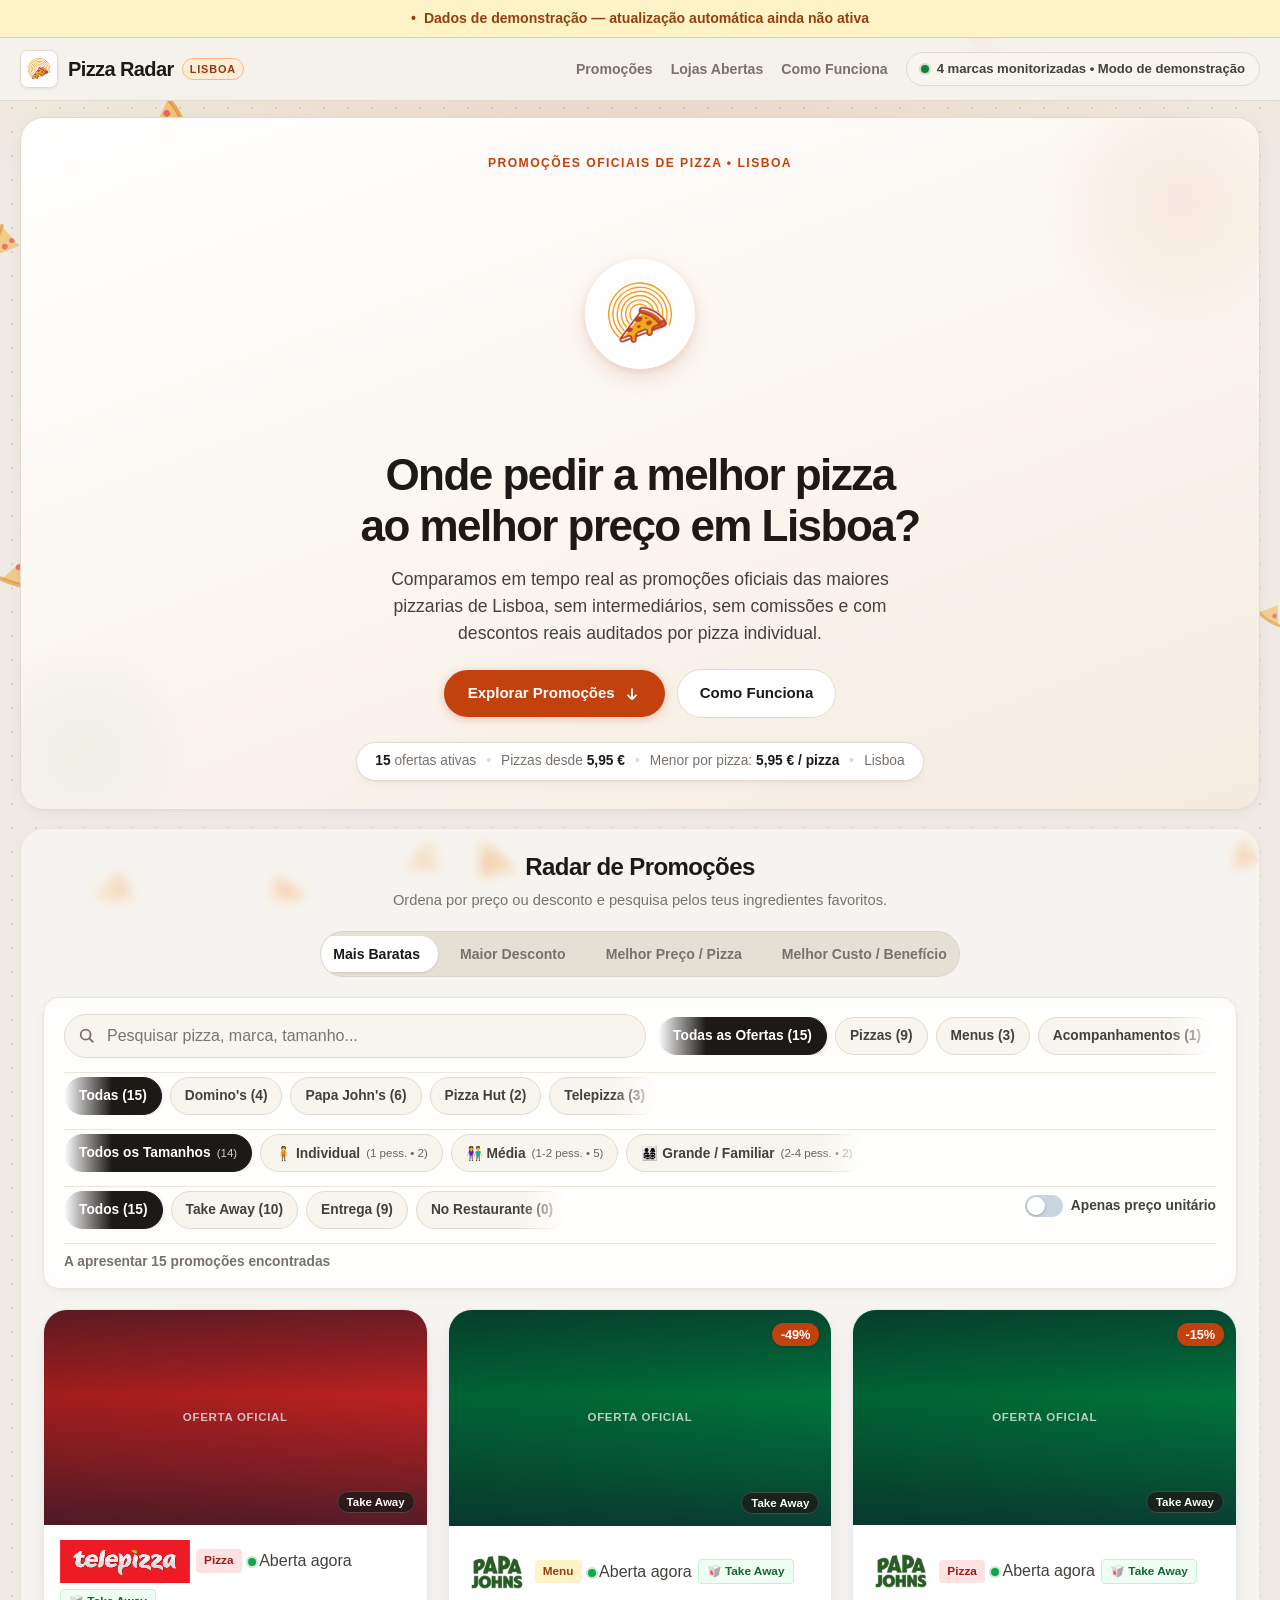
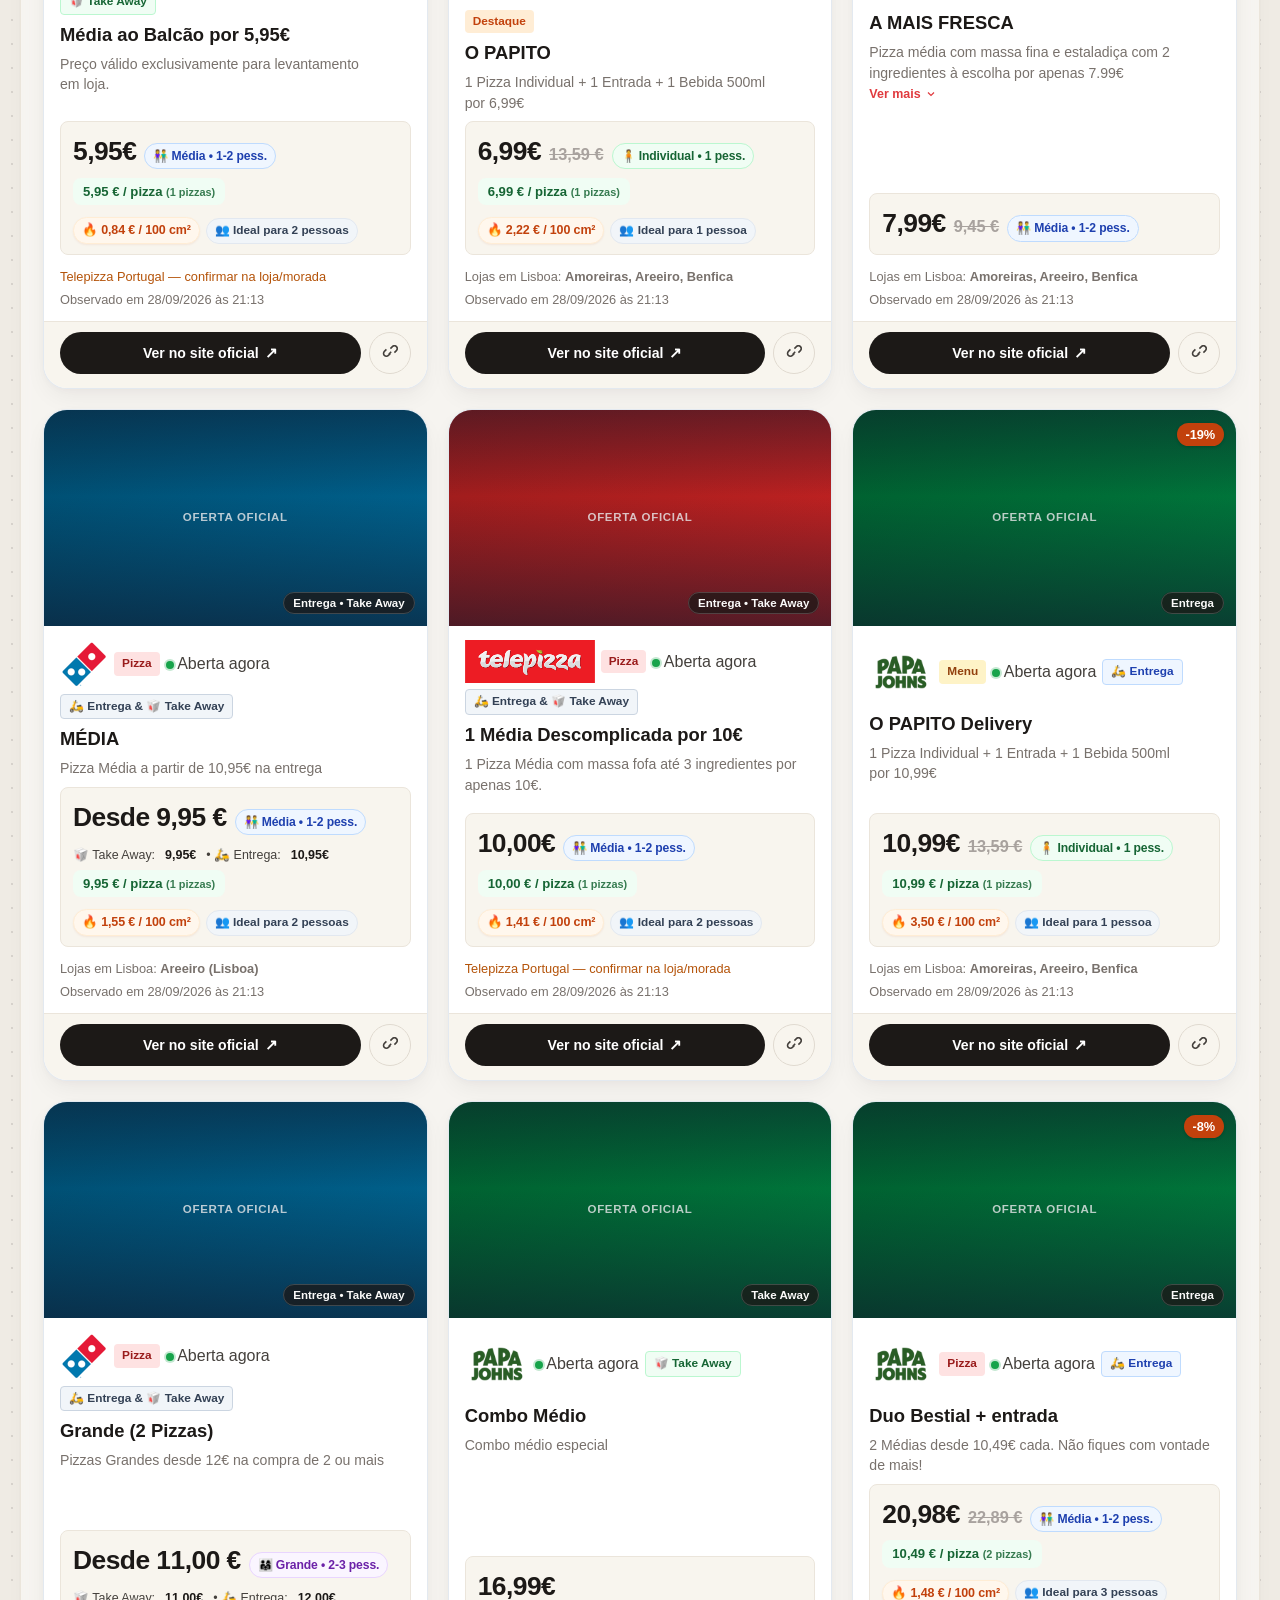
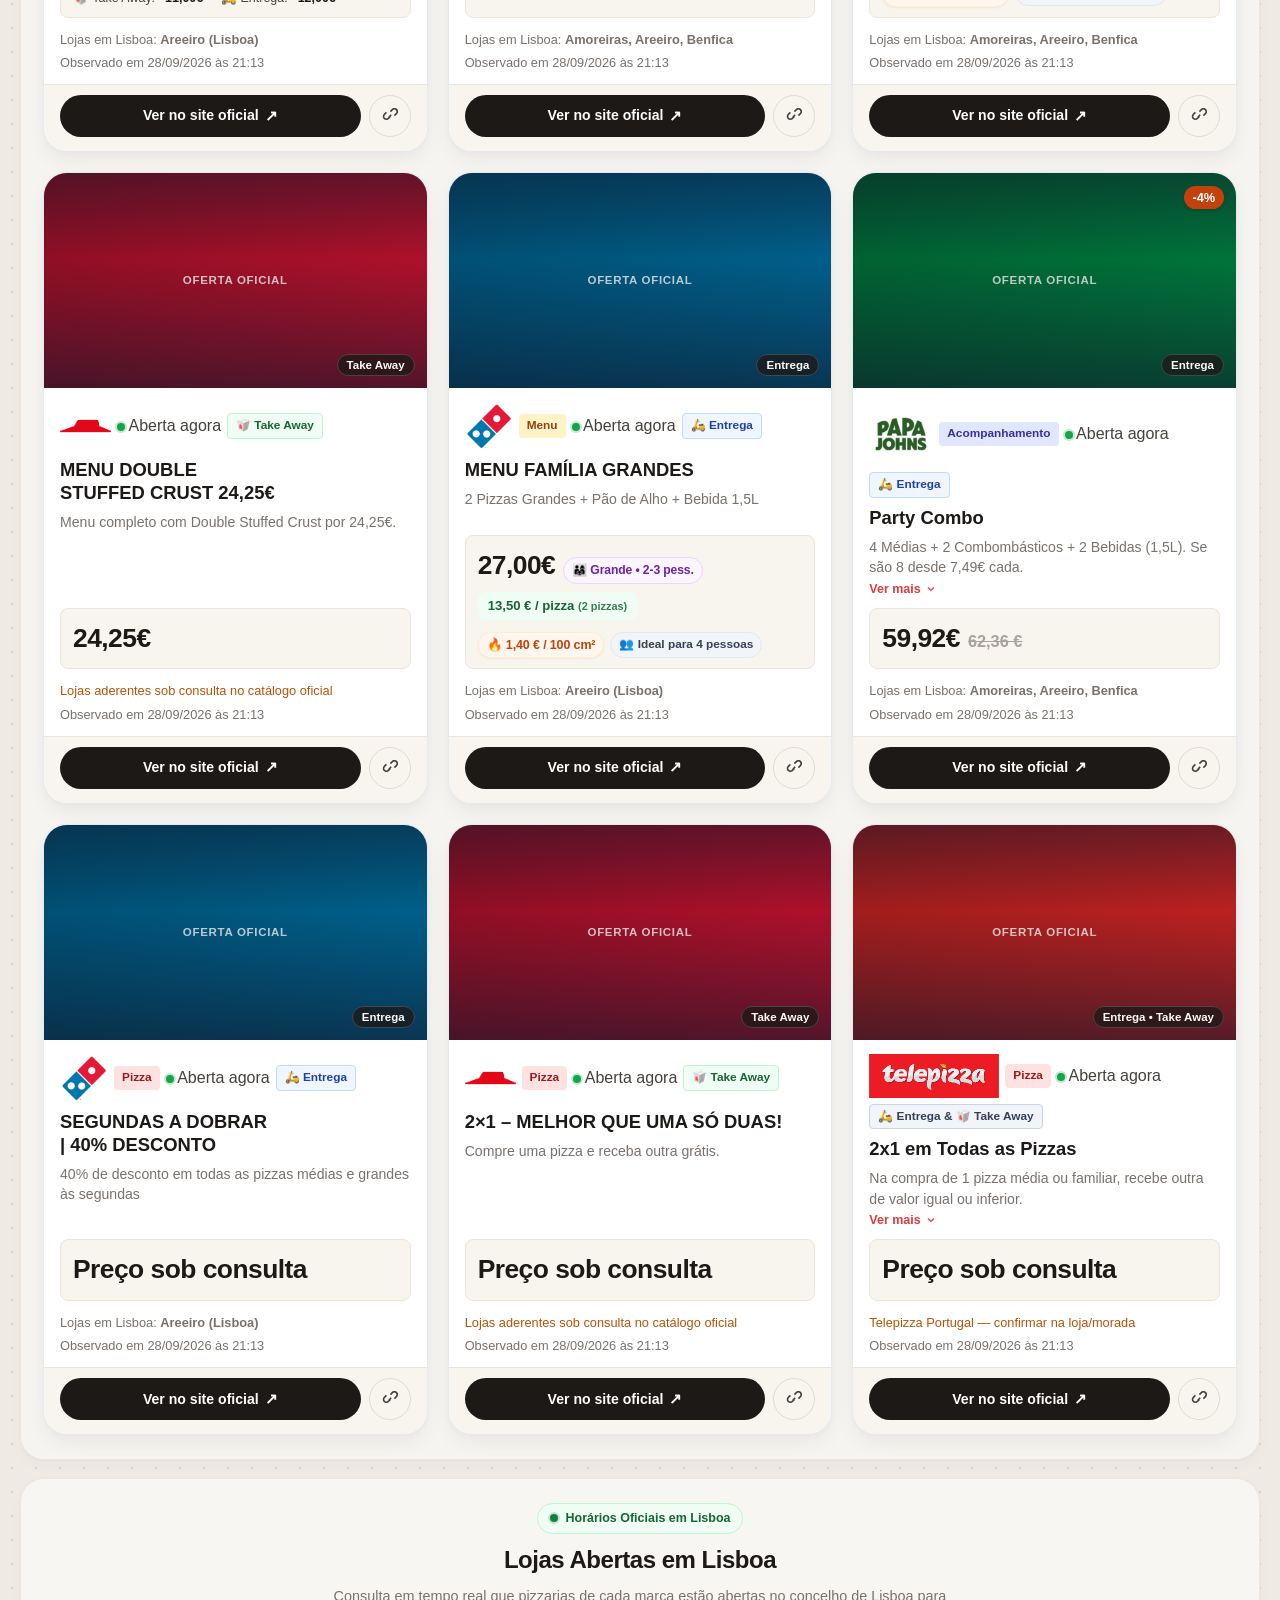
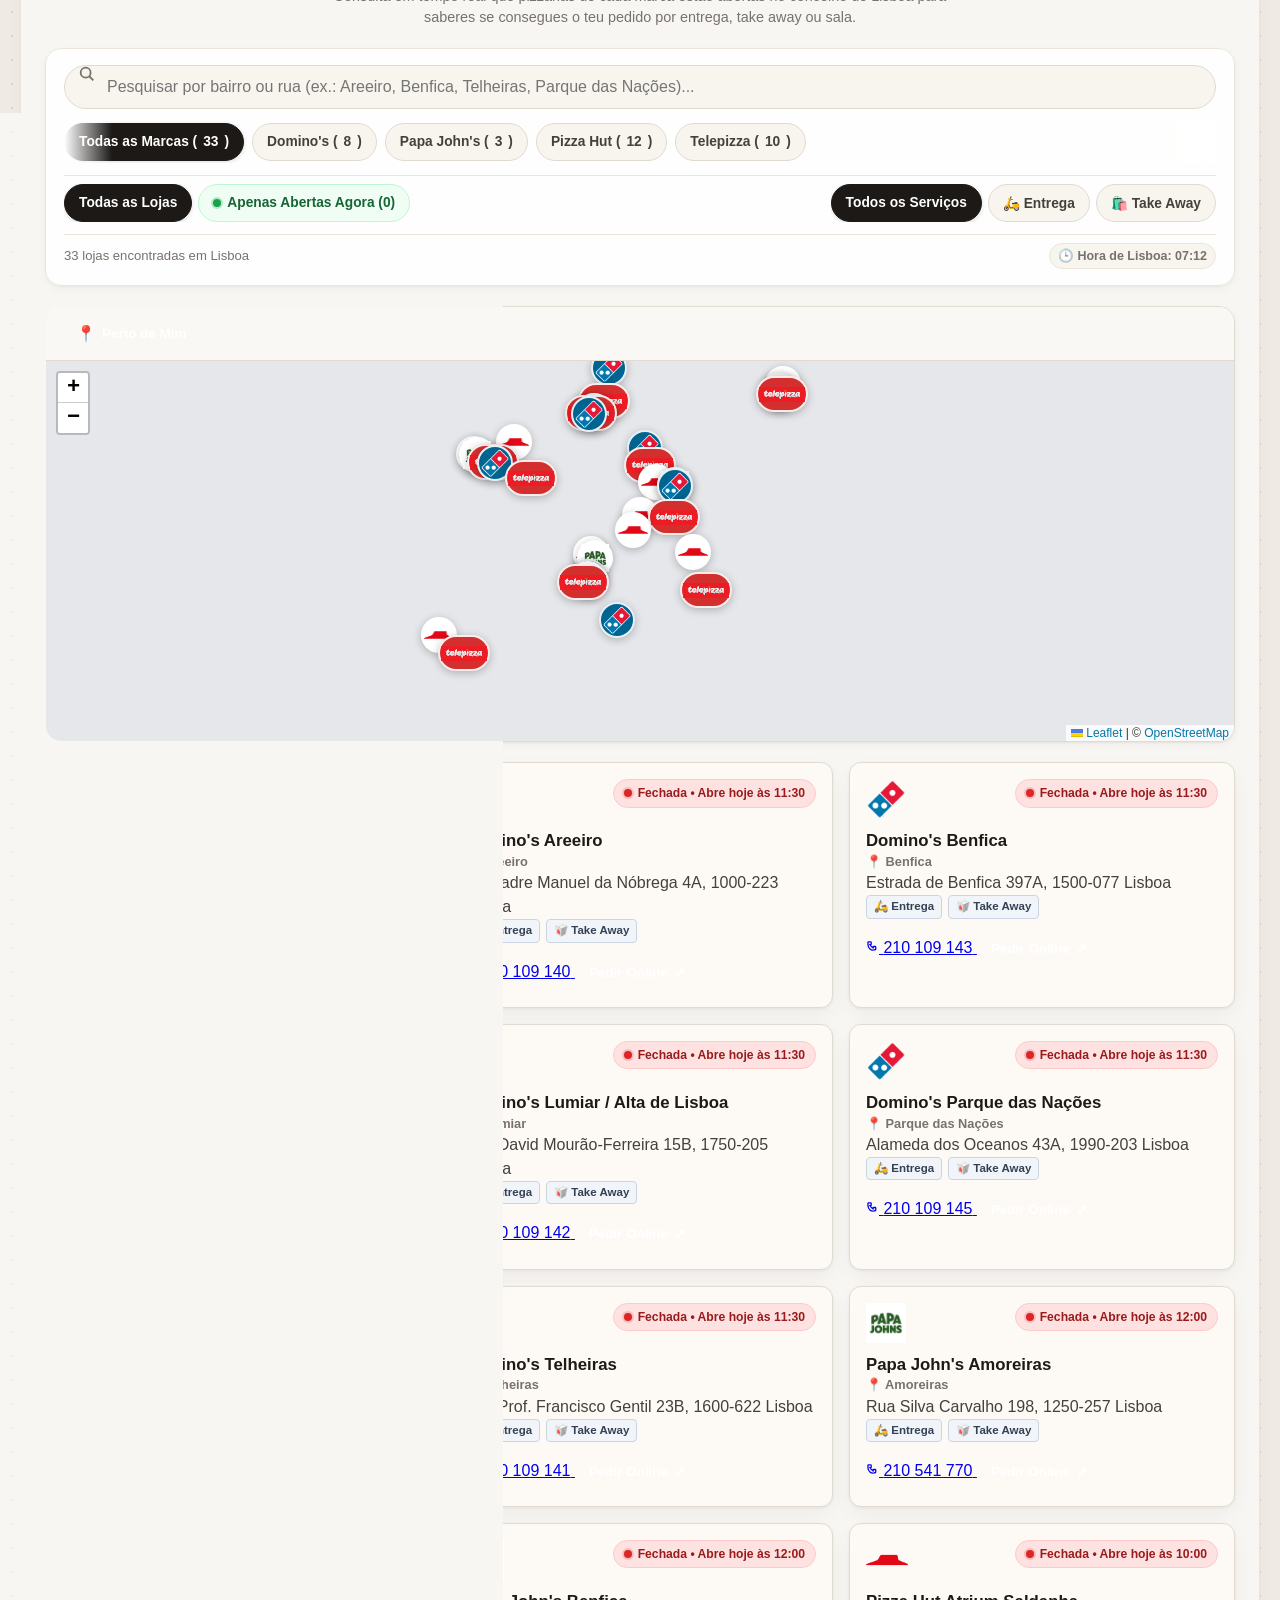
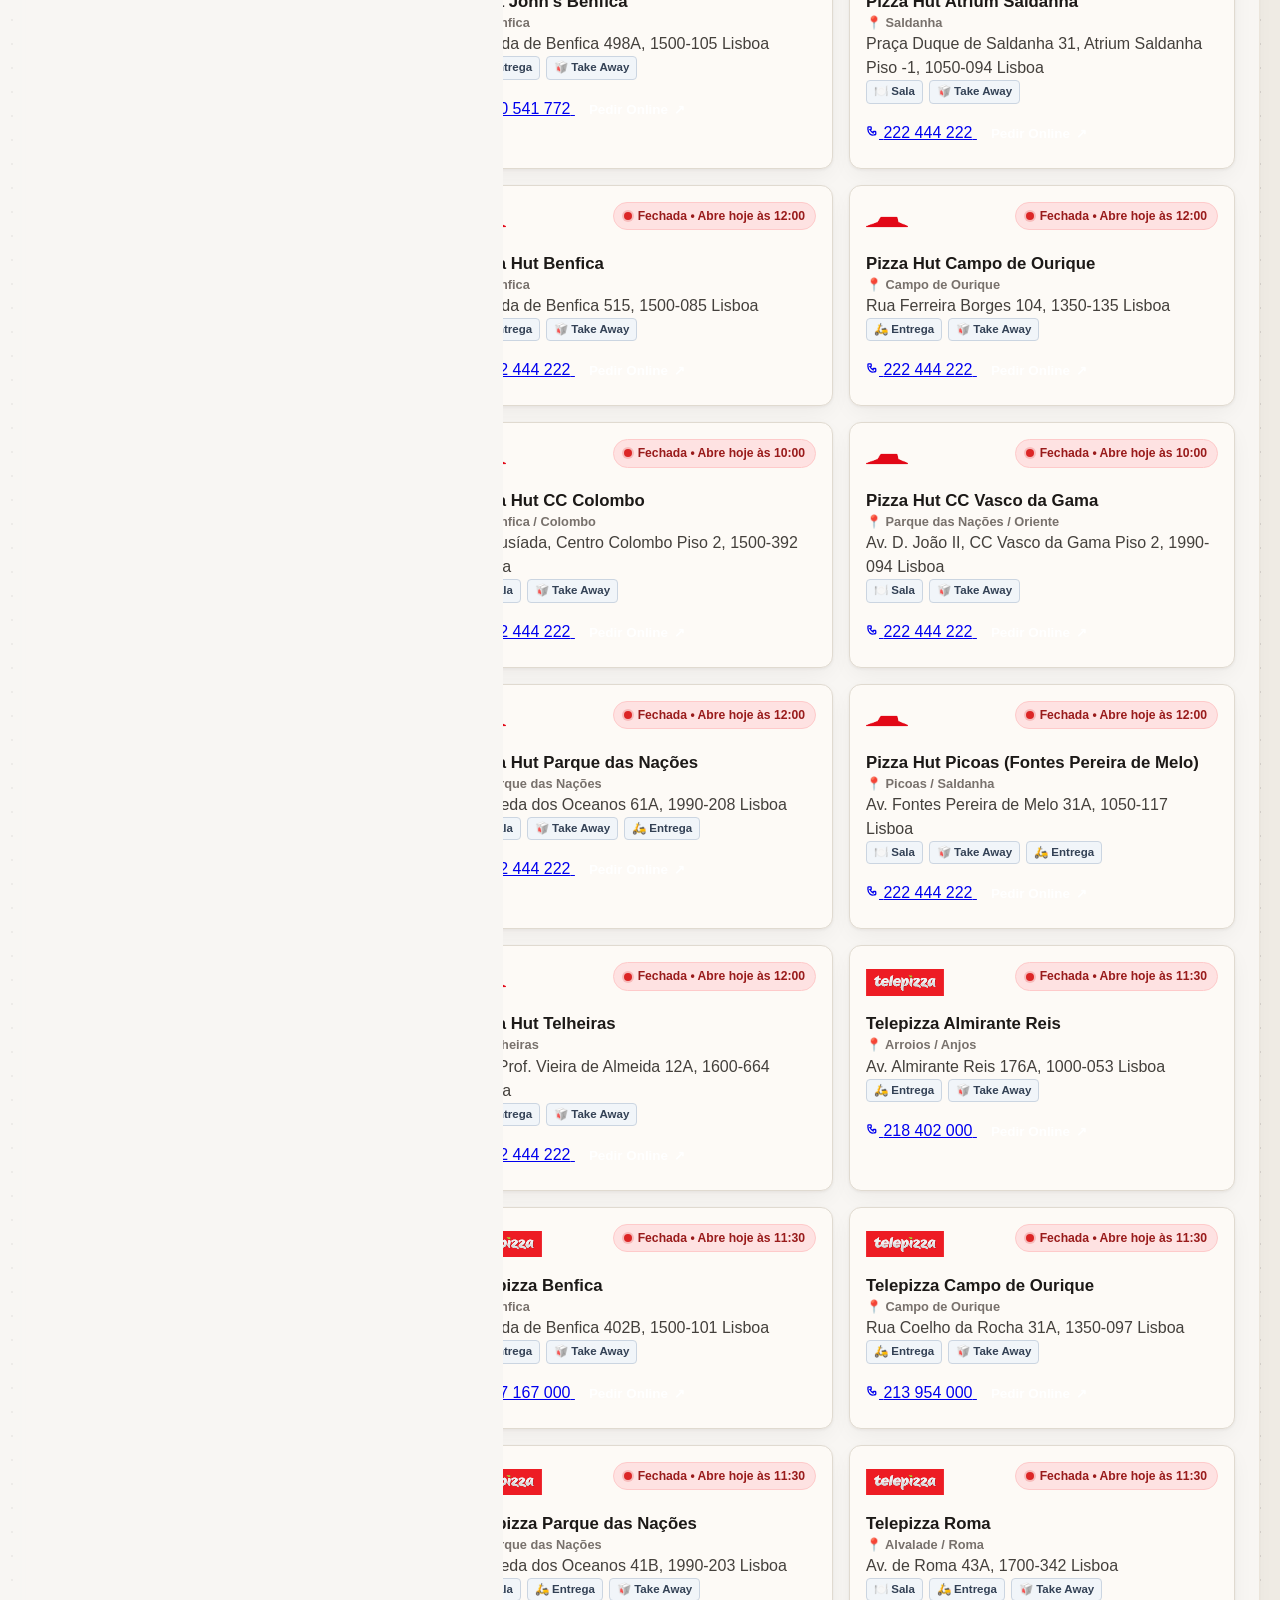
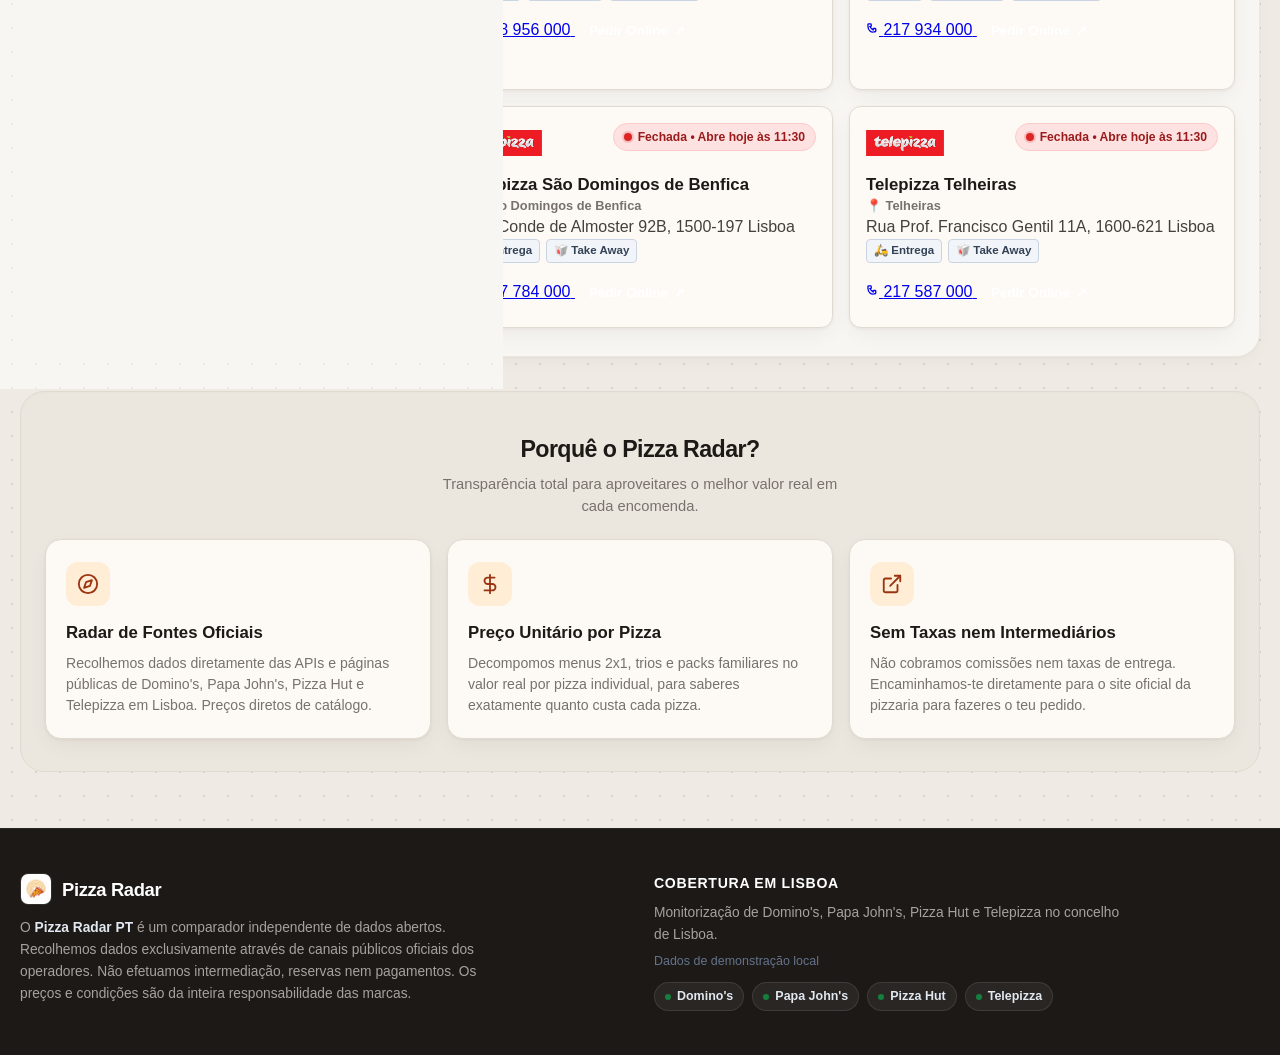
==== web/index.html @ 1eac89a7 "feat(ui): integrate new UI refresh with official brand logos, animated hero and enhanced navigation" ====
<!DOCTYPE html>
<html lang="pt">
<head>
  <meta charset="UTF-8">
  <meta name="viewport" content="width=device-width, initial-scale=1.0, viewport-fit=cover">
  <meta name="theme-color" content="#EFEBE4">
  <meta name="apple-mobile-web-app-capable" content="yes">
  <meta name="apple-mobile-web-app-status-bar-style" content="default">
  <title>Pizza Radar PT — Promoções de Pizza em Lisboa</title>
  <meta name="description" content="Comparador independente de promoções oficiais de pizza no concelho de Lisboa. Compara preços reais e custos unitários por pizza de Domino's, Papa John's, Pizza Hut e Telepizza.">
  <meta property="og:type" content="website">
  <meta property="og:title" content="Pizza Radar PT — Promoções de Pizza em Lisboa">
  <meta property="og:description" content="Comparador independente de promoções oficiais de pizza no concelho de Lisboa. Compara preços reais e custos unitários por pizza de Domino's, Papa John's, Pizza Hut e Telepizza.">
  <meta property="og:image" content="assets/logo.jpg">
  <meta name="twitter:card" content="summary_large_image">
  <meta name="twitter:title" content="Pizza Radar PT — Promoções de Pizza em Lisboa">
  <meta name="twitter:description" content="Comparador independente de promoções oficiais de pizza no concelho de Lisboa. Compara preços reais e custos unitários por pizza de Domino's, Papa John's, Pizza Hut e Telepizza.">
  <meta name="twitter:image" content="assets/logo.jpg">
  <link rel="icon" type="image/jpeg" href="assets/logo.jpg">
  <link rel="stylesheet" href="assets/vendor/leaflet/leaflet.css" />
  <script src="assets/vendor/leaflet/leaflet.js"></script>
  <link rel="stylesheet" href="styles.css?v=3.0">
</head>
<body>
  <!-- Fundo Reativo de Fatias de Pizza -->
  <canvas id="ambient-canvas" class="ambient-canvas" aria-hidden="true"></canvas>
  <a href="#main-content" class="skip-link">Saltar para o conteúdo principal</a>

  <!-- Banner de Modo de Dados -->
  <div id="data-mode-banner" class="data-mode-banner" style="display: none;" role="status">
    <span class="banner-bullet" aria-hidden="true">•</span>
    <span id="data-mode-text">Dados de demonstração — atualização automática ainda não ativa</span>
  </div>

  <!-- Barra de Navegação Superior Sticky (Estilo Preço da Jola) -->
  <header class="site-header" role="banner">
    <div class="header-container">
      <div class="nav-brand-row">
        <a class="brand-link" href="#" aria-label="Pizza Radar PT — Início">
          <img src="assets/logo.jpg" alt="Pizza Radar Logo" class="brand-nav-logo" width="38" height="38">
          <div class="brand-text-wrap">
            <span class="brand-title">Pizza Radar</span>
            <span class="city-badge">LISBOA</span>
          </div>
        </a>

        <nav class="header-nav" aria-label="Navegação rápida">
          <a href="#radar-section" class="nav-link nav-link-active" id="nav-link-promos">Promoções</a>
          <a href="#stores-section" class="nav-link" id="nav-link-stores">Lojas Abertas</a>
          <a href="#how-it-works" class="nav-link">Como Funciona</a>
          <div class="header-status-badge" aria-label="Estado da monitorização">
            <span class="status-indicator" aria-hidden="true"></span>
            <span class="status-text" id="status-text">4 marcas monitorizadas</span>
          </div>
        </nav>
      </div>

      <!-- Barra de Alternância Rápida para Telemóvel (Mobile Switcher) -->
      <div class="mobile-nav-switcher" role="tablist" aria-label="Mudar entre Promoções e Lojas Abertas">
        <button type="button" class="mobile-nav-tab active" id="btn-view-promos" role="tab" aria-selected="true" aria-controls="radar-section">
          <span>🍕 Promoções</span>
        </button>
        <button type="button" class="mobile-nav-tab" id="btn-view-stores" role="tab" aria-selected="false" aria-controls="stores-section">
          <span class="status-dot-small dot-open" aria-hidden="true"></span>
          <span>🕒 Lojas Abertas</span>
          <span class="stores-live-count-badge" id="header-stores-count">--</span>
        </button>
      </div>
    </div>
  </header>

  <!-- Conteúdo Principal -->
  <main id="main-content" class="main-layout" role="main">

    <!-- Hero Section Dinâmica com Logo Oficial e Chamada Principal -->
    <section class="hero-section" aria-labelledby="hero-title">
      <div class="hero-container">
        <p class="hero-kicker">Promoções oficiais de pizza • Lisboa</p>
        <div class="hero-art" aria-hidden="true">
          <div class="hero-logo-halo">
            <picture>
              <source media="(prefers-reduced-motion: reduce)" srcset="assets/logo.jpg">
              <img src="assets/logo-animated.svg" alt="Logótipo Pizza Radar" class="hero-logo-img" width="300" height="300">
            </picture>
          </div>
        </div>

        <h1 class="hero-title" id="hero-title">Onde pedir a melhor pizza ao melhor preço em Lisboa?</h1>
        <p class="hero-subtitle">
          Comparamos em tempo real as promoções oficiais das maiores pizzarias de Lisboa, sem intermediários, sem comissões e com descontos reais auditados por pizza individual.
        </p>

        <div class="hero-actions">
          <a href="#radar-section" class="btn-hero-primary">
            <span>Explorar Promoções</span>
            <svg class="hero-icon" viewBox="0 0 20 20" width="18" height="18" fill="none" stroke="currentColor" stroke-width="2" aria-hidden="true">
              <path d="M10 4v12m0 0l-5-5m5 5l5-5"></path>
            </svg>
          </a>
          <a href="#how-it-works" class="btn-hero-secondary">
            <span>Como Funciona</span>
          </a>
        </div>

        <!-- Resumo Rápido de Mercado -->
        <div class="header-market-strip" aria-label="Resumo do mercado de pizzas">
          <span class="market-metric"><strong id="stat-total-promos">20</strong> ofertas ativas</span>
          <span class="market-sep" aria-hidden="true">•</span>
          <span class="market-metric">Pizzas desde <strong id="stat-min-price">5,95 €</strong></span>
          <span class="market-sep" aria-hidden="true">•</span>
          <span class="market-metric">Menor por pizza: <strong id="stat-unit-price">5,95 € / pizza</strong></span>
          <span class="market-sep" aria-hidden="true">•</span>
          <span class="market-metric" id="stat-location">Lisboa</span>
        </div>
      </div>
    </section>

    <!-- Secção do Radar de Ofertas (App & Filtros) -->
    <section id="radar-section" class="radar-app-section" aria-labelledby="rankings-heading">
      <div class="radar-section-header">
        <h2 id="rankings-heading" class="radar-section-title">Radar de Promoções</h2>
        <p class="radar-section-subtitle">Ordena por preço ou desconto e pesquisa pelos teus ingredientes favoritos.</p>
      </div>

      <!-- Segmented Control para Ordenação -->
      <div class="ranking-segmented-control" role="tablist" aria-label="Critérios determinísticos de ordenação">
        <button type="button" class="ranking-tab active" role="tab" id="tab-lowest-price" aria-selected="true" aria-controls="promos-grid" data-ranking="LOWEST_ABSOLUTE_PRICE">
          Mais Baratas
        </button>

        <button type="button" class="ranking-tab" role="tab" id="tab-highest-discount" aria-selected="false" aria-controls="promos-grid" data-ranking="HIGHEST_DISCOUNT">
          Maior Desconto
        </button>

        <button type="button" class="ranking-tab" role="tab" id="tab-unit-price" aria-selected="false" aria-controls="promos-grid" data-ranking="BEST_UNIT_PRICE">
          <span class="tab-label-full">Melhor Preço / Pizza</span>
          <span class="tab-label-short">Preço / Pizza</span>
        </button>

        <button type="button" class="ranking-tab" role="tab" id="tab-value-index" aria-selected="false" aria-controls="promos-grid" data-ranking="BEST_VALUE_INDEX">
          <span class="tab-label-full">Melhor Custo / Benefício</span>
          <span class="tab-label-short">Custo/Benefício</span>
        </button>
      </div>

      <!-- Micro-legenda acessível para leitores de ecrã -->
      <div class="ranking-explanation sr-only" id="ranking-explanation" role="region" aria-live="polite">
        <span id="explanation-text">Menor Preço Absoluto: Apresenta primeiro as opções com o menor preço em euros.</span>
      </div>

      <!-- Barra Unificada de Descoberta & Filtros -->
      <div class="discovery-section" aria-label="Barra de pesquisa e filtros">
        <div class="discovery-card">

          <!-- Linha 1: Pesquisa & Tipo de Oferta -->
          <div class="discovery-row discovery-row-main">
            <div class="search-input-wrap">
              <svg class="search-icon" viewBox="0 0 20 20" fill="none" stroke="currentColor" stroke-width="2" aria-hidden="true">
                <circle cx="8.5" cy="8.5" r="5.5"></circle>
                <line x1="12.5" y1="12.5" x2="17" y2="17"></line>
              </svg>
              <input type="search" id="search-input" class="search-input" placeholder="Pesquisar pizza, marca, tamanho..." autocomplete="off" aria-label="Pesquisar ofertas de pizza">
              <button type="button" id="btn-clear-search" class="btn-clear-search" aria-label="Limpar pesquisa" style="display: none;">✕</button>
            </div>

            <div class="chips-row product-chips-row scroll-shadow" role="group" aria-label="Tipo de Oferta" id="product-chips">
              <button type="button" class="chip active" data-product="ALL" aria-pressed="true">Todas as Ofertas</button>
              <button type="button" class="chip" data-product="PIZZA" aria-pressed="false">Pizzas</button>
              <button type="button" class="chip" data-product="BUNDLE_WITH_PIZZA" aria-pressed="false">Menus</button>
              <button type="button" class="chip" data-product="NON_PIZZA" aria-pressed="false">Acompanhamentos</button>
            </div>
          </div>

          <!-- Linha 2: Filtro de Marcas -->
          <div class="discovery-row discovery-row-brands">
            <div class="chips-row vendor-chips-row scroll-shadow" role="group" aria-label="Filtrar por marca de pizzaria" id="vendor-chips">
              <button type="button" class="chip chip-vendor active" data-vendor="ALL" aria-pressed="true">Todas as Marcas</button>
              <button type="button" class="chip chip-vendor chip-dominos" data-vendor="DOMINOS" aria-pressed="false">Domino's</button>
              <button type="button" class="chip chip-vendor chip-papajohns" data-vendor="PAPA_JOHNS" aria-pressed="false">Papa John's</button>
              <button type="button" class="chip chip-vendor chip-pizzahut" data-vendor="PIZZA_HUT" aria-pressed="false">Pizza Hut</button>
              <button type="button" class="chip chip-vendor chip-telepizza" data-vendor="TELEPIZZA" aria-pressed="false">Telepizza</button>
            </div>
          </div>

          <!-- Linha 2.5: Filtro de Tamanho de Pizza -->
          <div class="discovery-row discovery-row-size">
            <div class="chips-row size-chips-row scroll-shadow" role="group" aria-label="Filtrar por tamanho de pizza" id="size-chips">
              <button type="button" class="chip active" data-size="ALL" aria-pressed="true">Todos os Tamanhos</button>
              <button type="button" class="chip" data-size="INDIVIDUAL" aria-pressed="false">🧍 Individual <small>(1 pess.)</small></button>
              <button type="button" class="chip" data-size="MEDIUM" aria-pressed="false">👫 Média <small>(1-2 pess.)</small></button>
              <button type="button" class="chip" data-size="FAMILY" aria-pressed="false">👨‍👩‍👧‍👦 Grande / Familiar <small>(2-4 pess.)</small></button>
            </div>
          </div>

          <!-- Linha 3: Canais, Lojas Abertas e Comparabilidade -->
          <div class="discovery-row discovery-row-options">
            <div class="chips-row channel-chips-row scroll-shadow" role="group" aria-label="Canal de Atendimento" id="channel-chips">
              <button type="button" class="chip active" data-channel="ALL" aria-pressed="true">Todos os Canais</button>
              <button type="button" class="chip" data-channel="TAKE_AWAY" aria-pressed="false">Take Away</button>
              <button type="button" class="chip" data-channel="DELIVERY" aria-pressed="false">Entrega</button>
              <button type="button" class="chip" data-channel="DINE_IN" aria-pressed="false">No Restaurante</button>

            </div>

            <div class="secondary-controls">
              <div class="toggle-field">
                <label class="toggle-container" for="toggle-comparable">
                  <input type="checkbox" id="toggle-comparable">
                  <span class="toggle-switch" aria-hidden="true"></span>
                  <span class="toggle-label">Apenas preço unitário</span>
                </label>
              </div>
            </div>
          </div>

          <!-- Linha 4: Barra de Resultados & Limpeza -->
          <div class="results-statusbar" aria-live="polite">
            <span class="results-count" id="results-count">A carregar promoções...</span>
            <button type="button" class="btn-reset-filters" id="btn-reset-filters" style="display: none;">Limpar filtros</button>
          </div>

        </div>
      </div>

      <!-- Grelha de Cartões Promocionais -->
      <div class="cards-section" aria-label="Lista de promoções">
        <div class="promos-grid" id="promos-grid" role="region" aria-live="polite">
          <!-- Cartões gerados dinamicamente via app.js -->
        </div>

        <!-- Estado Vazio / Sem Resultados -->
        <div class="empty-state" id="empty-state" style="display: none;" role="status">
          <h3 class="empty-title">Nenhuma promoção encontrada</h3>
          <p class="empty-message">Não encontramos ofertas que correspondam aos filtros selecionados. Tenta ajustar o canal ou limpar a pesquisa.</p>
          <button type="button" class="btn-clear-empty" id="btn-clear-empty">Ver todas as promoções</button>
        </div>
      </div>
    </section>

    <!-- Secção de Lojas Abertas Agora em Lisboa -->
    <section id="stores-section" class="stores-app-section" aria-labelledby="stores-heading">
      <div class="stores-section-header">
        <div class="stores-header-badge">
          <span class="status-indicator status-indicator-pulse" aria-hidden="true"></span>
          <span id="stores-live-header-status">Horários Oficiais em Lisboa</span>
        </div>
        <h2 id="stores-heading" class="stores-section-title">Lojas Abertas em Lisboa</h2>
        <p class="stores-section-subtitle">
          Consulta em tempo real que pizzarias de cada marca estão abertas no concelho de Lisboa para saberes se consegues o teu pedido por entrega, take away ou sala.
        </p>
      </div>

      <!-- Barra de Filtros de Lojas -->
      <div class="stores-filters-card">
        <!-- Pesquisa por Bairro / Rua / Nome -->
        <div class="stores-search-wrap">
          <svg class="search-icon" viewBox="0 0 20 20" fill="none" stroke="currentColor" stroke-width="2" aria-hidden="true">
            <circle cx="8.5" cy="8.5" r="5.5"></circle>
            <line x1="12.5" y1="12.5" x2="17" y2="17"></line>
          </svg>
          <input type="search" id="stores-search-input" class="search-input" placeholder="Pesquisar por bairro ou rua (ex.: Areeiro, Benfica, Telheiras, Parque das Nações)..." autocomplete="off" aria-label="Pesquisar lojas em Lisboa">
          <button type="button" id="btn-clear-stores-search" class="btn-clear-search" aria-label="Limpar pesquisa de lojas" style="display: none;">✕</button>
        </div>

        <!-- Filtro por Marca de Pizzaria -->
        <div class="chips-row stores-brand-chips-row scroll-shadow" role="group" aria-label="Filtrar por marca">
          <button type="button" class="chip chip-store-brand active" data-store-brand="ALL" aria-pressed="true">Todas as Marcas (<span id="count-brand-all">33</span>)</button>
          <button type="button" class="chip chip-store-brand chip-dominos" data-store-brand="DOMINOS" aria-pressed="false">Domino's (<span id="count-brand-dominos">8</span>)</button>
          <button type="button" class="chip chip-store-brand chip-papajohns" data-store-brand="PAPA_JOHNS" aria-pressed="false">Papa John's (<span id="count-brand-papajohns">3</span>)</button>
          <button type="button" class="chip chip-store-brand chip-pizzahut" data-store-brand="PIZZA_HUT" aria-pressed="false">Pizza Hut (<span id="count-brand-pizzahut">12</span>)</button>
          <button type="button" class="chip chip-store-brand chip-telepizza" data-store-brand="TELEPIZZA" aria-pressed="false">Telepizza (<span id="count-brand-telepizza">10</span>)</button>
        </div>

        <!-- Filtros Rápidos de Estado e Serviço -->
        <div class="stores-quick-filters-row">
          <div class="chips-row stores-status-chips-row" role="group" aria-label="Estado de funcionamento">
            <button type="button" class="chip chip-status active" data-store-status="ALL">Todas as Lojas</button>
            <button type="button" class="chip chip-status chip-status-open" data-store-status="OPEN">
              <span class="status-dot-small dot-open" aria-hidden="true"></span>
              <span>Apenas Abertas Agora (<strong id="count-stores-open-now">--</strong>)</span>
            </button>
          </div>

          <div class="chips-row stores-service-chips-row" role="group" aria-label="Filtrar por serviço">
            <button type="button" class="chip chip-service active" data-store-service="ALL">Todos os Serviços</button>
            <button type="button" class="chip chip-service" data-store-service="DELIVERY">🛵 Entrega</button>
            <button type="button" class="chip chip-service" data-store-service="TAKE_AWAY">🛍️ Take Away</button>
          </div>
        </div>

        <!-- Barra de Estado do Radar de Lojas -->
        <div class="stores-results-statusbar" aria-live="polite">
          <span class="stores-results-count" id="stores-results-count">A calcular horários...</span>
          <span class="stores-clock-badge" id="lisbon-clock-badge">🕒 Hora de Lisboa: --:--</span>
        </div>
      </div>

      <!-- Mapa Interativo de Lojas e Raio de Entrega -->
      <div class="stores-map-card" id="stores-map-card">
        <div class="map-controls-bar">
          <div class="map-controls-left">
            <button type="button" class="btn-near-me" id="btn-near-me" aria-label="Lojas e promoções perto de mim">
              <span class="near-me-icon" aria-hidden="true">📍</span>
              <span>Perto de Mim</span>
            </button>
            <div class="radius-filter-wrap" id="radius-filter-wrap" style="display: none;">
              <label for="select-radius" class="radius-label">Raio:</label>
              <select id="select-radius" class="select-radius" aria-label="Raio de proximidade em quilómetros">
                <option value="1">1 km</option>
                <option value="2">2 km</option>
                <option value="3" selected>3 km</option>
                <option value="5">5 km</option>
                <option value="10">10 km</option>
              </select>
              <button type="button" class="btn-clear-geo" id="btn-clear-geo" title="Remover filtro de proximidade" aria-label="Remover localização">✕</button>
            </div>
          </div>
          <span class="geo-status-text" id="geo-status-text" aria-live="polite"></span>
        </div>
        <div id="stores-map" class="stores-map" role="region" aria-label="Mapa interativo de pizzarias no concelho de Lisboa"></div>
      </div>

      <!-- Grelha de Lojas de Lisboa -->
      <div class="stores-grid" id="stores-grid" role="region" aria-live="polite">
        <!-- Renderizado dinamicamente via app.js -->
      </div>

      <!-- Estado Vazio / Sem Lojas -->
      <div class="empty-state" id="stores-empty-state" style="display: none;" role="status">
        <h3 class="empty-title">Nenhuma loja encontrada</h3>
        <p class="empty-message">Não encontramos lojas no concelho de Lisboa para os filtros selecionados.</p>
        <button type="button" class="btn-clear-empty" id="btn-clear-stores-empty">Ver todas as 33 lojas</button>
      </div>
    </section>

    <!-- Secção de Destaques / Vantagens (Como Funciona) -->
    <section id="how-it-works" class="features-section" aria-labelledby="features-title">
      <div class="features-header">
        <h2 id="features-title" class="features-heading">Porquê o Pizza Radar?</h2>
        <p class="features-intro">Transparência total para aproveitares o melhor valor real em cada encomenda.</p>
      </div>

      <div class="features-grid">
        <div class="feature-card">
          <div class="feature-icon-box">
            <svg viewBox="0 0 24 24" width="22" height="22" fill="none" stroke="currentColor" stroke-width="2" stroke-linecap="round" stroke-linejoin="round" aria-hidden="true">
              <circle cx="12" cy="12" r="10"></circle>
              <polygon points="16.24 7.76 14.12 14.12 7.76 16.24 9.88 9.88 16.24 7.76"></polygon>
            </svg>
          </div>
          <h3 class="feature-title">Radar de Fontes Oficiais</h3>
          <p class="feature-text">Recolhemos dados diretamente das APIs e páginas públicas de Domino's, Papa John's, Pizza Hut e Telepizza em Lisboa. Preços diretos de catálogo.</p>
        </div>

        <div class="feature-card">
          <div class="feature-icon-box">
            <svg viewBox="0 0 24 24" width="22" height="22" fill="none" stroke="currentColor" stroke-width="2" stroke-linecap="round" stroke-linejoin="round" aria-hidden="true">
              <path d="M12 2v20M17 5H9.5a3.5 3.5 0 0 0 0 7h5a3.5 3.5 0 0 1 0 7H6"></path>
            </svg>
          </div>
          <h3 class="feature-title">Preço Unitário por Pizza</h3>
          <p class="feature-text">Decompomos menus 2x1, trios e packs familiares no valor real por pizza individual, para saberes exatamente quanto custa cada pizza.</p>
        </div>

        <div class="feature-card">
          <div class="feature-icon-box">
            <svg viewBox="0 0 24 24" width="22" height="22" fill="none" stroke="currentColor" stroke-width="2" stroke-linecap="round" stroke-linejoin="round" aria-hidden="true">
              <path d="M18 13v6a2 2 0 0 1-2 2H5a2 2 0 0 1-2-2V8a2 2 0 0 1 2-2h6"></path>
              <polyline points="15 3 21 3 21 9"></polyline>
              <line x1="10" y1="14" x2="21" y2="3"></line>
            </svg>
          </div>
          <h3 class="feature-title">Sem Taxas nem Intermediários</h3>
          <p class="feature-text">Não cobramos comissões nem taxas de entrega. Encaminhamos-te diretamente para o site oficial da pizzaria para fazeres o teu pedido.</p>
        </div>
      </div>
    </section>

  </main>

  <!-- Rodapé Institucional e Transparência -->
  <footer class="site-footer" role="contentinfo">
    <div class="footer-container">
      <div class="footer-col">
        <div class="footer-brand-lockup">
          <img src="assets/logo.jpg" alt="Pizza Radar Logo" class="footer-logo" width="34" height="34">
          <span class="footer-brand-title">Pizza Radar</span>
        </div>
        <p class="footer-text">
          O <strong>Pizza Radar PT</strong> é um comparador independente de dados abertos.
          Recolhemos dados exclusivamente através de canais públicos oficiais dos operadores.
          Não efetuamos intermediação, reservas nem pagamentos. Os preços e condições são da inteira responsabilidade das marcas.
        </p>
      </div>
      <div class="footer-col">
        <h3 class="footer-heading">Cobertura em Lisboa</h3>
        <p class="footer-text">
          Monitorização de Domino's, Papa John's, Pizza Hut e Telepizza no concelho de Lisboa.
          <br>
          <span class="footer-legal" id="sources-summary-text">Sincronização oficial diária.</span>
        </p>
        <div class="sources-chips-grid" id="sources-grid" style="margin-top: 10px;"></div>
      </div>
    </div>
  </footer>

  <!-- Botão Flutuante Voltar ao Topo -->
  <button type="button" id="btn-back-to-top" class="btn-back-to-top" aria-label="Voltar ao topo da página" style="display: none;">
    ↑
  </button>

    <!-- Barra Flutuante de Navegação Mobile (Bottom Bar) -->
  <nav class="bottom-nav-bar" id="mobile-bottom-nav" aria-label="Navegação móvel rápida">
    <button type="button" class="bottom-nav-btn bottom-nav-item active" id="nav-promos">
      <span class="bottom-nav-icon">🔥</span>
      <span class="bottom-nav-label">Preços</span>
    </button>
    <button type="button" class="bottom-nav-btn bottom-nav-item" id="nav-filters">
      <span class="bottom-nav-icon">🏷️</span>
      <span class="bottom-nav-label">Filtros</span>
    </button>
    <button type="button" class="bottom-nav-btn bottom-nav-item" id="nav-map">
      <span class="bottom-nav-icon">🗺️</span>
      <span class="bottom-nav-label">Mapa</span>
    </button>
    <button type="button" class="bottom-nav-btn bottom-nav-item" id="nav-top" aria-label="Voltar ao Topo">
      <span class="bottom-nav-icon">⬆️</span>
      <span class="bottom-nav-label">Topo</span>
    </button>
  </nav>

  <script src="ambient.js?v=3.0" defer></script>
  <script src="app.js?v=3.0" defer></script>
</body>
</html>
---- web/assets/vendor/leaflet/leaflet.css ----
/* required styles */

.leaflet-pane,
.leaflet-tile,
.leaflet-marker-icon,
.leaflet-marker-shadow,
.leaflet-tile-container,
.leaflet-pane > svg,
.leaflet-pane > canvas,
.leaflet-zoom-box,
.leaflet-image-layer,
.leaflet-layer {
	position: absolute;
	left: 0;
	top: 0;
	}
.leaflet-container {
	overflow: hidden;
	}
.leaflet-tile,
.leaflet-marker-icon,
.leaflet-marker-shadow {
	-webkit-user-select: none;
	   -moz-user-select: none;
	        user-select: none;
	  -webkit-user-drag: none;
	}
/* Prevents IE11 from highlighting tiles in blue */
.leaflet-tile::selection {
	background: transparent;
}
/* Safari renders non-retina tile on retina better with this, but Chrome is worse */
.leaflet-safari .leaflet-tile {
	image-rendering: -webkit-optimize-contrast;
	}
/* hack that prevents hw layers "stretching" when loading new tiles */
.leaflet-safari .leaflet-tile-container {
	width: 1600px;
	height: 1600px;
	-webkit-transform-origin: 0 0;
	}
.leaflet-marker-icon,
.leaflet-marker-shadow {
	display: block;
	}
/* .leaflet-container svg: reset svg max-width decleration shipped in Joomla! (joomla.org) 3.x */
/* .leaflet-container img: map is broken in FF if you have max-width: 100% on tiles */
.leaflet-container .leaflet-overlay-pane svg {
	max-width: none !important;
	max-height: none !important;
	}
.leaflet-container .leaflet-marker-pane img,
.leaflet-container .leaflet-shadow-pane img,
.leaflet-container .leaflet-tile-pane img,
.leaflet-container img.leaflet-image-layer,
.leaflet-container .leaflet-tile {
	max-width: none !important;
	max-height: none !important;
	width: auto;
	padding: 0;
	}

.leaflet-container img.leaflet-tile {
	/* See: https://bugs.chromium.org/p/chromium/issues/detail?id=600120 */
	mix-blend-mode: plus-lighter;
}

.leaflet-container.leaflet-touch-zoom {
	-ms-touch-action: pan-x pan-y;
	touch-action: pan-x pan-y;
	}
.leaflet-container.leaflet-touch-drag {
	-ms-touch-action: pinch-zoom;
	/* Fallback for FF which doesn't support pinch-zoom */
	touch-action: none;
	touch-action: pinch-zoom;
}
.leaflet-container.leaflet-touch-drag.leaflet-touch-zoom {
	-ms-touch-action: none;
	touch-action: none;
}
.leaflet-container {
	-webkit-tap-highlight-color: transparent;
}
.leaflet-container a {
	-webkit-tap-highlight-color: rgba(51, 181, 229, 0.4);
}
.leaflet-tile {
	filter: inherit;
	visibility: hidden;
	}
.leaflet-tile-loaded {
	visibility: inherit;
	}
.leaflet-zoom-box {
	width: 0;
	height: 0;
	-moz-box-sizing: border-box;
	     box-sizing: border-box;
	z-index: 800;
	}
/* workaround for https://bugzilla.mozilla.org/show_bug.cgi?id=888319 */
.leaflet-overlay-pane svg {
	-moz-user-select: none;
	}

.leaflet-pane         { z-index: 400; }

.leaflet-tile-pane    { z-index: 200; }
.leaflet-overlay-pane { z-index: 400; }
.leaflet-shadow-pane  { z-index: 500; }
.leaflet-marker-pane  { z-index: 600; }
.leaflet-tooltip-pane   { z-index: 650; }
.leaflet-popup-pane   { z-index: 700; }

.leaflet-map-pane canvas { z-index: 100; }
.leaflet-map-pane svg    { z-index: 200; }

.leaflet-vml-shape {
	width: 1px;
	height: 1px;
	}
.lvml {
	behavior: url(#default#VML);
	display: inline-block;
	position: absolute;
	}


/* control positioning */

.leaflet-control {
	position: relative;
	z-index: 800;
	pointer-events: visiblePainted; /* IE 9-10 doesn't have auto */
	pointer-events: auto;
	}
.leaflet-top,
.leaflet-bottom {
	position: absolute;
	z-index: 1000;
	pointer-events: none;
	}
.leaflet-top {
	top: 0;
	}
.leaflet-right {
	right: 0;
	}
.leaflet-bottom {
	bottom: 0;
	}
.leaflet-left {
	left: 0;
	}
.leaflet-control {
	float: left;
	clear: both;
	}
.leaflet-right .leaflet-control {
	float: right;
	}
.leaflet-top .leaflet-control {
	margin-top: 10px;
	}
.leaflet-bottom .leaflet-control {
	margin-bottom: 10px;
	}
.leaflet-left .leaflet-control {
	margin-left: 10px;
	}
.leaflet-right .leaflet-control {
	margin-right: 10px;
	}


/* zoom and fade animations */

.leaflet-fade-anim .leaflet-popup {
	opacity: 0;
	-webkit-transition: opacity 0.2s linear;
	   -moz-transition: opacity 0.2s linear;
	        transition: opacity 0.2s linear;
	}
.leaflet-fade-anim .leaflet-map-pane .leaflet-popup {
	opacity: 1;
	}
.leaflet-zoom-animated {
	-webkit-transform-origin: 0 0;
	    -ms-transform-origin: 0 0;
	        transform-origin: 0 0;
	}
svg.leaflet-zoom-animated {
	will-change: transform;
}

.leaflet-zoom-anim .leaflet-zoom-animated {
	-webkit-transition: -webkit-transform 0.25s cubic-bezier(0,0,0.25,1);
	   -moz-transition:    -moz-transform 0.25s cubic-bezier(0,0,0.25,1);
	        transition:         transform 0.25s cubic-bezier(0,0,0.25,1);
	}
.leaflet-zoom-anim .leaflet-tile,
.leaflet-pan-anim .leaflet-tile {
	-webkit-transition: none;
	   -moz-transition: none;
	        transition: none;
	}

.leaflet-zoom-anim .leaflet-zoom-hide {
	visibility: hidden;
	}


/* cursors */

.leaflet-interactive {
	cursor: pointer;
	}
.leaflet-grab {
	cursor: -webkit-grab;
	cursor:    -moz-grab;
	cursor:         grab;
	}
.leaflet-crosshair,
.leaflet-crosshair .leaflet-interactive {
	cursor: crosshair;
	}
.leaflet-popup-pane,
.leaflet-control {
	cursor: auto;
	}
.leaflet-dragging .leaflet-grab,
.leaflet-dragging .leaflet-grab .leaflet-interactive,
.leaflet-dragging .leaflet-marker-draggable {
	cursor: move;
	cursor: -webkit-grabbing;
	cursor:    -moz-grabbing;
	cursor:         grabbing;
	}

/* marker & overlays interactivity */
.leaflet-marker-icon,
.leaflet-marker-shadow,
.leaflet-image-layer,
.leaflet-pane > svg path,
.leaflet-tile-container {
	pointer-events: none;
	}

.leaflet-marker-icon.leaflet-interactive,
.leaflet-image-layer.leaflet-interactive,
.leaflet-pane > svg path.leaflet-interactive,
svg.leaflet-image-layer.leaflet-interactive path {
	pointer-events: visiblePainted; /* IE 9-10 doesn't have auto */
	pointer-events: auto;
	}

/* visual tweaks */

.leaflet-container {
	background: #ddd;
	outline-offset: 1px;
	}
.leaflet-container a {
	color: #0078A8;
	}
.leaflet-zoom-box {
	border: 2px dotted #38f;
	background: rgba(255,255,255,0.5);
	}


/* general typography */
.leaflet-container {
	font-family: "Helvetica Neue", Arial, Helvetica, sans-serif;
	font-size: 12px;
	font-size: 0.75rem;
	line-height: 1.5;
	}


/* general toolbar styles */

.leaflet-bar {
	box-shadow: 0 1px 5px rgba(0,0,0,0.65);
	border-radius: 4px;
	}
.leaflet-bar a {
	background-color: #fff;
	border-bottom: 1px solid #ccc;
	width: 26px;
	height: 26px;
	line-height: 26px;
	display: block;
	text-align: center;
	text-decoration: none;
	color: black;
	}
.leaflet-bar a,
.leaflet-control-layers-toggle {
	background-position: 50% 50%;
	background-repeat: no-repeat;
	display: block;
	}
.leaflet-bar a:hover,
.leaflet-bar a:focus {
	background-color: #f4f4f4;
	}
.leaflet-bar a:first-child {
	border-top-left-radius: 4px;
	border-top-right-radius: 4px;
	}
.leaflet-bar a:last-child {
	border-bottom-left-radius: 4px;
	border-bottom-right-radius: 4px;
	border-bottom: none;
	}
.leaflet-bar a.leaflet-disabled {
	cursor: default;
	background-color: #f4f4f4;
	color: #bbb;
	}

.leaflet-touch .leaflet-bar a {
	width: 30px;
	height: 30px;
	line-height: 30px;
	}
.leaflet-touch .leaflet-bar a:first-child {
	border-top-left-radius: 2px;
	border-top-right-radius: 2px;
	}
.leaflet-touch .leaflet-bar a:last-child {
	border-bottom-left-radius: 2px;
	border-bottom-right-radius: 2px;
	}

/* zoom control */

.leaflet-control-zoom-in,
.leaflet-control-zoom-out {
	font: bold 18px 'Lucida Console', Monaco, monospace;
	text-indent: 1px;
	}

.leaflet-touch .leaflet-control-zoom-in, .leaflet-touch .leaflet-control-zoom-out  {
	font-size: 22px;
	}


/* layers control */

.leaflet-control-layers {
	box-shadow: 0 1px 5px rgba(0,0,0,0.4);
	background: #fff;
	border-radius: 5px;
	}
.leaflet-control-layers-toggle {
	background-image: url(images/layers.png);
	width: 36px;
	height: 36px;
	}
.leaflet-retina .leaflet-control-layers-toggle {
	background-image: url(images/layers-2x.png);
	background-size: 26px 26px;
	}
.leaflet-touch .leaflet-control-layers-toggle {
	width: 44px;
	height: 44px;
	}
.leaflet-control-layers .leaflet-control-layers-list,
.leaflet-control-layers-expanded .leaflet-control-layers-toggle {
	display: none;
	}
.leaflet-control-layers-expanded .leaflet-control-layers-list {
	display: block;
	position: relative;
	}
.leaflet-control-layers-expanded {
	padding: 6px 10px 6px 6px;
	color: #333;
	background: #fff;
	}
.leaflet-control-layers-scrollbar {
	overflow-y: scroll;
	overflow-x: hidden;
	padding-right: 5px;
	}
.leaflet-control-layers-selector {
	margin-top: 2px;
	position: relative;
	top: 1px;
	}
.leaflet-control-layers label {
	display: block;
	font-size: 13px;
	font-size: 1.08333em;
	}
.leaflet-control-layers-separator {
	height: 0;
	border-top: 1px solid #ddd;
	margin: 5px -10px 5px -6px;
	}

/* Default icon URLs */
.leaflet-default-icon-path { /* used only in path-guessing heuristic, see L.Icon.Default */
	background-image: url(images/marker-icon.png);
	}


/* attribution and scale controls */

.leaflet-container .leaflet-control-attribution {
	background: #fff;
	background: rgba(255, 255, 255, 0.8);
	margin: 0;
	}
.leaflet-control-attribution,
.leaflet-control-scale-line {
	padding: 0 5px;
	color: #333;
	line-height: 1.4;
	}
.leaflet-control-attribution a {
	text-decoration: none;
	}
.leaflet-control-attribution a:hover,
.leaflet-control-attribution a:focus {
	text-decoration: underline;
	}
.leaflet-attribution-flag {
	display: inline !important;
	vertical-align: baseline !important;
	width: 1em;
	height: 0.6669em;
	}
.leaflet-left .leaflet-control-scale {
	margin-left: 5px;
	}
.leaflet-bottom .leaflet-control-scale {
	margin-bottom: 5px;
	}
.leaflet-control-scale-line {
	border: 2px solid #777;
	border-top: none;
	line-height: 1.1;
	padding: 2px 5px 1px;
	white-space: nowrap;
	-moz-box-sizing: border-box;
	     box-sizing: border-box;
	background: rgba(255, 255, 255, 0.8);
	text-shadow: 1px 1px #fff;
	}
.leaflet-control-scale-line:not(:first-child) {
	border-top: 2px solid #777;
	border-bottom: none;
	margin-top: -2px;
	}
.leaflet-control-scale-line:not(:first-child):not(:last-child) {
	border-bottom: 2px solid #777;
	}

.leaflet-touch .leaflet-control-attribution,
.leaflet-touch .leaflet-control-layers,
.leaflet-touch .leaflet-bar {
	box-shadow: none;
	}
.leaflet-touch .leaflet-control-layers,
.leaflet-touch .leaflet-bar {
	border: 2px solid rgba(0,0,0,0.2);
	background-clip: padding-box;
	}


/* popup */

.leaflet-popup {
	position: absolute;
	text-align: center;
	margin-bottom: 20px;
	}
.leaflet-popup-content-wrapper {
	padding: 1px;
	text-align: left;
	border-radius: 12px;
	}
.leaflet-popup-content {
	margin: 13px 24px 13px 20px;
	line-height: 1.3;
	font-size: 13px;
	font-size: 1.08333em;
	min-height: 1px;
	}
.leaflet-popup-content p {
	margin: 17px 0;
	margin: 1.3em 0;
	}
.leaflet-popup-tip-container {
	width: 40px;
	height: 20px;
	position: absolute;
	left: 50%;
	margin-top: -1px;
	margin-left: -20px;
	overflow: hidden;
	pointer-events: none;
	}
.leaflet-popup-tip {
	width: 17px;
	height: 17px;
	padding: 1px;

	margin: -10px auto 0;
	pointer-events: auto;

	-webkit-transform: rotate(45deg);
	   -moz-transform: rotate(45deg);
	    -ms-transform: rotate(45deg);
	        transform: rotate(45deg);
	}
.leaflet-popup-content-wrapper,
.leaflet-popup-tip {
	background: white;
	color: #333;
	box-shadow: 0 3px 14px rgba(0,0,0,0.4);
	}
.leaflet-container a.leaflet-popup-close-button {
	position: absolute;
	top: 0;
	right: 0;
	border: none;
	text-align: center;
	width: 24px;
	height: 24px;
	font: 16px/24px Tahoma, Verdana, sans-serif;
	color: #757575;
	text-decoration: none;
	background: transparent;
	}
.leaflet-container a.leaflet-popup-close-button:hover,
.leaflet-container a.leaflet-popup-close-button:focus {
	color: #585858;
	}
.leaflet-popup-scrolled {
	overflow: auto;
	}

.leaflet-oldie .leaflet-popup-content-wrapper {
	-ms-zoom: 1;
	}
.leaflet-oldie .leaflet-popup-tip {
	width: 24px;
	margin: 0 auto;

	-ms-filter: "progid:DXImageTransform.Microsoft.Matrix(M11=0.70710678, M12=0.70710678, M21=-0.70710678, M22=0.70710678)";
	filter: progid:DXImageTransform.Microsoft.Matrix(M11=0.70710678, M12=0.70710678, M21=-0.70710678, M22=0.70710678);
	}

.leaflet-oldie .leaflet-control-zoom,
.leaflet-oldie .leaflet-control-layers,
.leaflet-oldie .leaflet-popup-content-wrapper,
.leaflet-oldie .leaflet-popup-tip {
	border: 1px solid #999;
	}


/* div icon */

.leaflet-div-icon {
	background: #fff;
	border: 1px solid #666;
	}


/* Tooltip */
/* Base styles for the element that has a tooltip */
.leaflet-tooltip {
	position: absolute;
	padding: 6px;
	background-color: #fff;
	border: 1px solid #fff;
	border-radius: 3px;
	color: #222;
	white-space: nowrap;
	-webkit-user-select: none;
	-moz-user-select: none;
	-ms-user-select: none;
	user-select: none;
	pointer-events: none;
	box-shadow: 0 1px 3px rgba(0,0,0,0.4);
	}
.leaflet-tooltip.leaflet-interactive {
	cursor: pointer;
	pointer-events: auto;
	}
.leaflet-tooltip-top:before,
.leaflet-tooltip-bottom:before,
.leaflet-tooltip-left:before,
.leaflet-tooltip-right:before {
	position: absolute;
	pointer-events: none;
	border: 6px solid transparent;
	background: transparent;
	content: "";
	}

/* Directions */

.leaflet-tooltip-bottom {
	margin-top: 6px;
}
.leaflet-tooltip-top {
	margin-top: -6px;
}
.leaflet-tooltip-bottom:before,
.leaflet-tooltip-top:before {
	left: 50%;
	margin-left: -6px;
	}
.leaflet-tooltip-top:before {
	bottom: 0;
	margin-bottom: -12px;
	border-top-color: #fff;
	}
.leaflet-tooltip-bottom:before {
	top: 0;
	margin-top: -12px;
	margin-left: -6px;
	border-bottom-color: #fff;
	}
.leaflet-tooltip-left {
	margin-left: -6px;
}
.leaflet-tooltip-right {
	margin-left: 6px;
}
.leaflet-tooltip-left:before,
.leaflet-tooltip-right:before {
	top: 50%;
	margin-top: -6px;
	}
.leaflet-tooltip-left:before {
	right: 0;
	margin-right: -12px;
	border-left-color: #fff;
	}
.leaflet-tooltip-right:before {
	left: 0;
	margin-left: -12px;
	border-right-color: #fff;
	}

/* Printing */

@media print {
	/* Prevent printers from removing background-images of controls. */
	.leaflet-control {
		-webkit-print-color-adjust: exact;
		print-color-adjust: exact;
		}
	}
---- web/styles.css ----
/* ==========================================================================
   Pizza Radar Lisboa — Design System & Folha de Estilos
   Direção: Food App de Descoberta Gastronómica.
   Polimento: Baseado nas regras rigorosas de better-typography e better-ui.
   - better-typography: text-wrap balance/pretty, tabular-nums, line-height por função,
     inputs a 16px em mobile, medida máxima de 65ch, suavização de tipos na raiz.
   - better-ui: escala tátil de 0.96 no clique, sombras em camadas translúcidas,
     raios concêntricos, contorno de 1px em imagens, transições estritas por propriedade.
   ========================================================================== */

:root {
  /* Cores Base do Canvas e Superfícies (Warm Artisanal Stone & Dough) */
  --color-canvas: #EFEBE4;
  --color-canvas-alt: #E6E1D7;
  --color-surface: #FFFFFF;
  --color-surface-subtle: #F8F5EE;
  --color-border: #E0DAD0;
  --color-border-subtle: #EBE5DB;
  --color-border-focus: #1C1917;

  /* Tipografia & Hierarquia de Texto */
  --color-text-primary: #1C1917;
  --color-text-body: #44403C;
  --color-text-muted: #78716C;
  --color-text-light: #A8A29E;
  --color-text-inverted: #FFFFFF;

  /* Acentos Culinários (Terracota & Ervas Frescas) */
  --color-accent-radar: #C2410C;
  --color-accent-amber: #D97706;
  --color-accent-green: #15803D;
  --color-accent-green-bg: #F0FDF4;
  --color-accent-green-text: #166534;

  /* Marcas Oficiais */
  --brand-dominos: #006491;
  --brand-dominos-hover: #004d70;
  --brand-papajohns: #007A3D;
  --brand-papajohns-hover: #005e2f;
  --brand-pizzahut: #C8102E;
  --brand-pizzahut-hover: #a10c24;
  --brand-telepizza: #D62828;
  --brand-telepizza-hover: #b01f1f;

  /* Espaçamentos & Raios Concêntricos */
  --radius-xs: 4px;
  --radius-sm: 8px;
  --radius-md: 12px;
  --radius-lg: 16px;
  --radius-xl: 24px;
  --radius-xl: 24px;
  --radius-pill: 9999px;

  /* Sombras e Transições */
  --shadow-soft: 0 4px 12px rgba(28, 25, 23, 0.05);
  --shadow-hover: 0 6px 16px rgba(28, 25, 23, 0.08);
  --transition-fast: 0.2s cubic-bezier(0.25, 0.8, 0.25, 1);

  /* better-ui: Sombras em camadas translúcidas */
  --shadow-subtle: 0 1px 2px rgba(28, 25, 23, 0.05), 0 3px 8px rgba(28, 25, 23, 0.04);
  --shadow-card: 0 1px 3px rgba(28, 25, 23, 0.06), 0 8px 24px -4px rgba(28, 25, 23, 0.06);
  --shadow-hover: 0 6px 14px -2px rgba(28, 25, 23, 0.09), 0 20px 32px -6px rgba(28, 25, 23, 0.12);
  --shadow-badge: 0 1px 4px rgba(0, 0, 0, 0.18);

  /* better-ui: Curva tátil exata e duração estrita */
  --font-family: -apple-system, BlinkMacSystemFont, "Segoe UI", Roboto, "Helvetica Neue", Arial, sans-serif;
  --ease-tactile: cubic-bezier(0.2, 0, 0, 1);
  --transition-fast: 0.15s cubic-bezier(0.2, 0, 0, 1);
}

/* Reset Base */
*, *::before, *::after {
  box-sizing: border-box;
  margin: 0;
  padding: 0;
}

/* better-typography: suavização na raiz, corpo com entrelinha 1.5 */
body {
  font-family: var(--font-family);
  background-color: var(--color-canvas);
  background-image:
    /* 1. Halo luminoso de forno a lenha no topo (Warm Lisbon oven ambient glow) */
    radial-gradient(ellipse 90% 560px at 50% -40px, rgba(194, 65, 12, 0.12) 0%, rgba(217, 119, 6, 0.05) 45%, transparent 75%),
    /* 2. Feixe focal suave de radar */
    radial-gradient(circle 900px at 50% 200px, rgba(194, 65, 12, 0.035) 0%, transparent 65%),
    /* 3. Textura tátil visível de coordenadas de radar & sêmola fina */
    radial-gradient(rgba(41, 37, 36, 0.12) 1.5px, transparent 1.5px);
  background-size: 100% 100%, 100% 100%, 24px 24px;
  background-position: top center, top center, 0 0;
  color: var(--color-text-body);
  line-height: 1.5;
  -webkit-font-smoothing: antialiased;
  -moz-osx-font-smoothing: grayscale;
  min-height: 100vh;
  display: flex;
  flex-direction: column;
}

/* Acessibilidade: Skip Link */
.skip-link {
  position: absolute;
  top: -60px;
  left: 16px;
  background: var(--color-accent-radar);
  color: var(--color-text-inverted);
  padding: 10px 18px;
  border-radius: var(--radius-sm);
  font-weight: 700;
  z-index: 1000;
  text-decoration: none;
  transition-property: top;
  transition-duration: 0.15s;
  transition-timing-function: var(--ease-tactile);
}
.skip-link:focus {
  top: 16px;
}

.sr-only {
  position: absolute;
  width: 1px;
  height: 1px;
  padding: 0;
  margin: -1px;
  overflow: hidden;
  clip: rect(0, 0, 0, 0);
  white-space: nowrap;
  border-width: 0;
}

:focus-visible {
  outline: 3px solid var(--color-border-focus);
  outline-offset: 2px;
}

/* better-ui: Escala tátil de 0.96 exata no clique/pressão */
.chip:active,
.btn-official:active,
.btn-share-promo:active,
.ranking-tab:active,
.btn-clear-search:active,
.btn-clear-empty:active,
.btn-back-to-top:active {
  transform: scale(0.96) !important;
}

/* ==========================================================================
   Banner de Modo de Demonstração
   ========================================================================== */
.data-mode-banner {
  background: #FEF3C7;
  color: #92400E;
  border-bottom: 1px solid #FCD34D;
  padding: 8px 16px;
  font-size: 0.88rem;
  font-weight: 700;
  display: flex;
  align-items: center;
  justify-content: center;
  gap: 8px;
  text-align: center;
  z-index: 50;
}
.banner-icon {
  font-size: 1.1rem;
}

/* ==========================================================================
   Barra de Navegação Sticky (Estilo Preço da Jola)
   ========================================================================== */
.site-header {
  position: sticky;
  top: 0;
  z-index: 50;
  background: rgba(246, 243, 238, 0.92);
  backdrop-filter: blur(14px);
  -webkit-backdrop-filter: blur(14px);
  border-bottom: 1px solid var(--color-border);
  padding: 12px 20px;
  transition: background-color 0.2s var(--ease-tactile);
}

.header-container {
  max-width: 1240px;
  margin: 0 auto;
}

.nav-brand-row {
  display: flex;
  align-items: center;
  justify-content: space-between;
  gap: 16px;
}

.brand-link {
  display: inline-flex;
  align-items: center;
  gap: 10px;
  text-decoration: none;
  color: inherit;
}

.brand-nav-logo {
  width: 38px;
  height: 38px;
  border-radius: var(--radius-sm);
  object-fit: cover;
  border: 1px solid var(--color-border);
  box-shadow: 0 1px 3px rgba(0, 0, 0, 0.08);
}

.brand-text-wrap {
  display: flex;
  align-items: center;
  gap: 8px;
}

.brand-title {
  font-size: 1.25rem;
  font-weight: 850;
  color: var(--color-text-primary);
  letter-spacing: -0.03em;
  line-height: 1;
}

.city-badge {
  background: #FFEDD5;
  color: #9A3412;
  border: 1px solid #FDBA74;
  font-size: 0.68rem;
  font-weight: 800;
  letter-spacing: 0.08em;
  padding: 2px 7px;
  border-radius: var(--radius-pill);
  white-space: nowrap;
}

.header-nav {
  display: flex;
  align-items: center;
  gap: 18px;
}

.nav-link {
  font-size: 0.88rem;
  font-weight: 600;
  color: var(--color-text-muted);
  text-decoration: none;
  transition: color 0.15s var(--ease-tactile);
  white-space: nowrap;
}

.nav-link:hover {
  color: var(--color-text-primary);
}

.header-status-badge {
  display: inline-flex;
  align-items: center;
  gap: 8px;
  background: var(--color-surface-subtle);
  border: 1px solid var(--color-border);
  padding: 6px 14px;
  border-radius: var(--radius-pill);
  font-size: 0.82rem;
  font-weight: 600;
  color: var(--color-text-body);
  white-space: nowrap;
}

.status-indicator {
  width: 8px;
  height: 8px;
  border-radius: 50%;
  background: var(--color-accent-green);
  box-shadow: 0 0 0 2px rgba(21, 128, 61, 0.2);
}

/* ==========================================================================
   Hero Section Dinâmica (Mascote / Logótipo com Halo e CTAs)
   ========================================================================== */
.hero-section {
  width: 100%;
  padding: 36px 20px 28px;
  text-align: center;
  background: linear-gradient(160deg, #FFFFFF 0%, #FAF5EE 55%, #F4EBE0 100%);
  border: 1px solid var(--color-border);
  border-radius: var(--radius-xl);
  box-shadow: 0 4px 20px -2px rgba(28, 25, 23, 0.05), 0 1px 3px rgba(28, 25, 23, 0.03);
  position: relative;
  overflow: hidden;
}

.hero-section::before {
  content: "";
  position: absolute;
  top: -60px;
  right: -60px;
  width: 280px;
  height: 280px;
  background: radial-gradient(circle, rgba(194, 65, 12, 0.08) 0%, rgba(217, 119, 6, 0.04) 40%, transparent 70%);
  border-radius: 50%;
  pointer-events: none;
}

.hero-section::after {
  content: "";
  position: absolute;
  bottom: -50px;
  left: -50px;
  width: 220px;
  height: 220px;
  background: radial-gradient(circle, rgba(21, 128, 61, 0.05) 0%, transparent 70%);
  border-radius: 50%;
  pointer-events: none;
}

.hero-container {
  max-width: 800px;
  margin: 0 auto;
  display: flex;
  flex-direction: column;
  align-items: center;
}

.hero-badge-wrap {
  margin-bottom: 16px;
}

.hero-logo-halo {
  width: 110px;
  height: 110px;
  border-radius: 50%;
  overflow: hidden;
  border: 3px solid #FFFFFF;
  box-shadow: 0 8px 24px -4px rgba(194, 65, 12, 0.22), 0 2px 8px rgba(28, 25, 23, 0.08);
  transition: transform 0.3s var(--ease-tactile), box-shadow 0.3s var(--ease-tactile);
  background: #FFFFFF;
}

.hero-logo-halo:hover {
  transform: scale(1.06) rotate(3deg);
  box-shadow: 0 12px 28px -4px rgba(194, 65, 12, 0.3), 0 4px 12px rgba(28, 25, 23, 0.1);
}

.hero-logo-img {
  width: 100%;
  height: 100%;
  object-fit: cover;
  display: block;
}

.hero-title {
  font-size: clamp(1.85rem, 4vw, 2.75rem);
  font-weight: 850;
  letter-spacing: -0.035em;
  color: var(--color-text-primary);
  line-height: 1.15;
  text-wrap: balance;
  margin-bottom: 14px;
}

.hero-subtitle {
  font-size: clamp(0.95rem, 1.8vw, 1.1rem);
  color: var(--color-text-body);
  line-height: 1.55;
  max-width: 58ch;
  text-wrap: pretty;
  margin-bottom: 22px;
}

.hero-actions {
  display: flex;
  align-items: center;
  justify-content: center;
  gap: 12px;
  margin-bottom: 24px;
  flex-wrap: wrap;
}

.btn-hero-primary {
  background: var(--color-accent-radar);
  color: #FFFFFF;
  font-weight: 700;
  font-size: 0.94rem;
  padding: 12px 24px;
  border-radius: var(--radius-pill);
  text-decoration: none;
  display: inline-flex;
  align-items: center;
  gap: 8px;
  box-shadow: 0 2px 10px rgba(194, 65, 12, 0.28);
  transition: background-color 0.15s, transform 0.15s;
}

.btn-hero-primary:hover {
  background: #9A3412;
  transform: translateY(-1px);
}

.btn-hero-secondary {
  background: #FFFFFF;
  border: 1px solid var(--color-border);
  color: var(--color-text-primary);
  font-weight: 600;
  font-size: 0.94rem;
  padding: 12px 22px;
  border-radius: var(--radius-pill);
  text-decoration: none;
  transition: background-color 0.15s, border-color 0.15s;
}

.btn-hero-secondary:hover {
  background: var(--color-surface-subtle);
  border-color: #D6D3D1;
}

/* Faixa Rápida de Resumo de Mercado */
.header-market-strip {
  display: inline-flex;
  align-items: center;
  justify-content: center;
  gap: 10px;
  flex-wrap: wrap;
  padding: 8px 18px;
  background: #FFFFFF;
  border: 1px solid var(--color-border);
  border-radius: var(--radius-pill);
  box-shadow: var(--shadow-subtle);
  font-size: 0.86rem;
  color: var(--color-text-muted);
}

.market-metric {
  white-space: nowrap;
}

.market-metric strong {
  color: var(--color-text-primary);
  font-weight: 700;
  font-variant-numeric: tabular-nums;
}

.market-sep {
  color: var(--color-border);
}

/* Scroll Shadow Utility */
.scroll-shadow {
  position: relative;
  overflow: hidden;
}

.scroll-shadow::before, .scroll-shadow::after {
  content: '';
  position: absolute;
  top: 0;
  bottom: 0;
  width: 48px;
  z-index: 10;
  pointer-events: none;
}

.scroll-shadow::before {
  left: 0;
  background: linear-gradient(to right, var(--color-surface) 0%, transparent 100%);
}

.scroll-shadow::after {
  right: 0;
  background: linear-gradient(to left, var(--color-surface) 0%, transparent 100%);
}

/* ==========================================================================
   Secção de Destaques / Vantagens (Features Grid)
   ========================================================================== */
.features-section {
  width: 100%;
  padding: 40px 24px 32px;
  background: #ECE7DE;
  border: 1px solid var(--color-border);
  border-radius: var(--radius-xl);
  box-shadow: inset 0 1px 3px rgba(28, 25, 23, 0.02);
  margin-top: 16px;
  margin-bottom: 8px;
}

.features-header {
  text-align: center;
  margin-bottom: 22px;
}

.features-heading {
  font-size: 1.45rem;
  font-weight: 850;
  color: var(--color-text-primary);
  letter-spacing: -0.025em;
  margin-bottom: 6px;
}

.features-intro {
  font-size: 0.92rem;
  color: var(--color-text-muted);
  max-width: 50ch;
  margin: 0 auto;
  text-wrap: pretty;
}

.features-grid {
  display: grid;
  grid-template-columns: 1fr;
  gap: 16px;
}

@media (min-width: 768px) {
  .features-grid {
    grid-template-columns: repeat(3, 1fr);
  }
}

.feature-card {
  background: #FDFAF6;
  border: 1px solid var(--color-border);
  border-radius: var(--radius-lg);
  padding: 22px 20px;
  box-shadow: var(--shadow-card);
  transition: transform 0.25s var(--ease-tactile), box-shadow 0.25s var(--ease-tactile), border-color 0.25s var(--ease-tactile);
  display: flex;
  flex-direction: column;
}

.feature-card:hover {
  transform: translateY(-4px);
  box-shadow: var(--shadow-hover);
  border-color: #CBD5E1;
}

.feature-icon-box {
  width: 44px;
  height: 44px;
  border-radius: 12px;
  background: #FFEDD5;
  color: #9A3412;
  display: flex;
  align-items: center;
  justify-content: center;
  margin-bottom: 14px;
  transition: transform 0.3s var(--ease-tactile);
}

.feature-card:hover .feature-icon-box {
  transform: scale(1.08) rotate(8deg);
}

.feature-title {
  font-size: 1.05rem;
  font-weight: 800;
  color: var(--color-text-primary);
  margin-bottom: 8px;
}

.feature-text {
  font-size: 0.88rem;
  color: var(--color-text-muted);
  line-height: 1.5;
  text-wrap: pretty;
}

/* ==========================================================================
   Secção do Radar de Ofertas (App & Filtros)
   ========================================================================== */
.radar-app-section {
  display: flex;
  flex-direction: column;
  gap: 20px;
  width: 100%;
  padding: 20px 22px 24px;
  background: rgba(255, 255, 255, 0.45);
  backdrop-filter: blur(6px);
  -webkit-backdrop-filter: blur(6px);
  border: 1px solid var(--color-border-subtle);
  border-radius: var(--radius-xl);
  box-shadow: 0 1px 3px rgba(28, 25, 23, 0.04), 0 6px 20px -4px rgba(28, 25, 23, 0.04);
}

.radar-section-header {
  text-align: center;
  display: flex;
  flex-direction: column;
  gap: 4px;
}

.radar-section-title {
  font-size: 1.5rem;
  font-weight: 850;
  color: var(--color-text-primary);
  letter-spacing: -0.025em;
}

.radar-section-subtitle {
  font-size: 0.92rem;
  color: var(--color-text-muted);
}

/* ==========================================================================
   Layout Principal
   ========================================================================== */
.main-layout {
  max-width: 1320px;
  margin: 0 auto;
  padding: 16px 20px 48px;
  width: 100%;
  flex: 1;
  display: flex;
  flex-direction: column;
  gap: 18px;
}
/* ==========================================================================
   Segmented Control de Ordenação (Editorial Tabs)
   ========================================================================== */
.rankings-section {
  width: 100%;
  display: flex;
  justify-content: center;
}

/* better-ui: Raio concêntrico e transições explícitas */
.ranking-segmented-control {
  background: #E5E0D4;
  padding: 4px;
  border-radius: var(--radius-pill);
  display: flex;
  justify-content: center;
  margin: 0 auto;
  gap: 4px;
  width: 100%;
  max-width: 640px;
  border: 1px solid rgba(28, 25, 23, 0.06);
  overflow-x: auto;
  scrollbar-width: none;
  -webkit-overflow-scrolling: touch;
}
.ranking-segmented-control::-webkit-scrollbar {
  display: none;
}

.ranking-tab {
  flex: 1 0 auto;
  min-width: max-content;
  background: transparent;
  border: none;
  padding: 10px 18px;
  border-radius: var(--radius-pill);
  font-family: inherit;
  font-size: 0.88rem;
  font-weight: 600;
  color: var(--color-text-muted);
  cursor: pointer;
  display: inline-flex;
  align-items: center;
  justify-content: center;
  gap: 6px;
  white-space: nowrap;
  transition-property: background-color, color, box-shadow;
  transition-duration: 0.15s;
  transition-timing-function: var(--ease-tactile);
}

.ranking-tab:hover {
  color: var(--color-text-primary);
}

.ranking-tab.active {
  background: #FFFFFF;
  color: var(--color-text-primary);
  font-weight: 700;
  box-shadow: 0 1px 3px rgba(28, 25, 23, 0.08), 0 1px 2px rgba(28, 25, 23, 0.04);
}

/* ==========================================================================
   Barra Unificada de Descoberta & Filtros (Discovery Bar)
   ========================================================================== */
.discovery-section {
  width: 100%;
}

/* better-ui: Sombras em camadas translúcidas e raios concêntricos */
.discovery-card {
  background: rgba(255, 255, 255, 0.72);
  backdrop-filter: blur(8px);
  -webkit-backdrop-filter: blur(8px);
  border: 1px solid var(--color-border-subtle);
  border-radius: var(--radius-lg);
  padding: 16px 20px;
  box-shadow: 0 1px 4px rgba(28, 25, 23, 0.05), 0 4px 16px -2px rgba(28, 25, 23, 0.04);
  display: flex;
  flex-direction: column;
  gap: 14px;
}

.discovery-row {
  display: flex;
  align-items: center;
  gap: 12px;
  flex-wrap: wrap;
}

/* Linha 1: Pesquisa & Tipo de Oferta */
.discovery-row-main {
  display: flex;
  flex-direction: column;
  gap: 12px;
}

@media (min-width: 860px) {
  .discovery-row-main {
    flex-direction: row;
    align-items: center;
  }
}

.search-input-wrap {
  position: relative;
  flex: 1;
  width: 100%;
  display: flex;
  align-items: center;
}

.search-icon {
  position: absolute;
  left: 14px;
  width: 18px;
  height: 18px;
  color: var(--color-text-muted);
  pointer-events: none;
}

/* better-typography: inputs a 16px para evitar auto-zoom no Safari iOS */
.search-input {
  width: 100%;
  height: 44px;
  padding: 0 40px 0 42px;
  background: var(--color-surface-subtle);
  border: 1px solid var(--color-border);
  border-radius: var(--radius-pill);
  font-family: inherit;
  font-size: 16px;
  color: var(--color-text-primary);
  transition-property: background-color, border-color, box-shadow;
  transition-duration: 0.15s;
  transition-timing-function: var(--ease-tactile);
}

.search-input:focus {
  background: #FFFFFF;
  border-color: var(--color-border-focus);
  box-shadow: 0 0 0 3px rgba(28, 25, 23, 0.08);
  outline: none;
}

.btn-clear-search {
  position: absolute;
  right: 12px;
  width: 22px;
  height: 22px;
  border-radius: 50%;
  background: #E7E5E0;
  color: var(--color-text-primary);
  border: none;
  font-size: 0.72rem;
  font-weight: 700;
  display: flex;
  align-items: center;
  justify-content: center;
  cursor: pointer;
  transition-property: background-color, color;
  transition-duration: 0.15s;
  transition-timing-function: var(--ease-tactile);
}
.btn-clear-search:hover {
  background: #D6D3D1;
}

/* Chips Genéricos */
.chips-row {
  display: flex;
  align-items: center;
  gap: 8px;
  overflow-x: auto;
  scrollbar-width: none;
  -webkit-overflow-scrolling: touch;
}
.chips-row::-webkit-scrollbar {
  display: none;
}

.chip {
  height: 38px;
  padding: 0 14px;
  border-radius: var(--radius-pill);
  border: 1px solid var(--color-border);
  background: var(--color-surface-subtle);
  color: var(--color-text-body);
  font-family: inherit;
  font-size: 0.86rem;
  font-weight: 600;
  cursor: pointer;
  white-space: nowrap;
  display: inline-flex;
  align-items: center;
  gap: 6px;
  transition-property: background-color, border-color, color, box-shadow;
  transition-duration: 0.15s;
  transition-timing-function: var(--ease-tactile);
}

.chip:hover {
  background: #EAE8E3;
  border-color: #D6D3D1;
}

.chip.active {
  background: var(--color-text-primary);
  color: #FFFFFF;
  border-color: var(--color-text-primary);
  box-shadow: 0 1px 4px rgba(28, 25, 23, 0.15);
}

/* Linha 2: Pizzarias com Cores Oficiais */
.discovery-row-brands {
  padding-top: 4px;
  border-top: 1px solid var(--color-border-subtle);
}

.discovery-label {
  font-size: 0.82rem;
  font-weight: 700;
  text-transform: uppercase;
  letter-spacing: 0.05em;
  color: var(--color-text-muted);
  flex-shrink: 0;
}

.chip-vendor.active[data-vendor="DOMINOS"] {
  background: var(--brand-dominos);
  border-color: var(--brand-dominos);
}
.chip-vendor.active[data-vendor="PAPA_JOHNS"] {
  background: var(--brand-papajohns);
  border-color: var(--brand-papajohns);
}
.chip-vendor.active[data-vendor="PIZZA_HUT"] {
  background: var(--brand-pizzahut);
  border-color: var(--brand-pizzahut);
}
.chip-vendor.active[data-vendor="TELEPIZZA"] {
  background: var(--brand-telepizza);
  border-color: var(--brand-telepizza);
}

/* Linha 2.5: Tamanho de Pizza */
.discovery-row-size {
  padding-top: 4px;
  border-top: 1px solid var(--color-border-subtle);
}

.size-chips-row .chip small {
  font-size: 0.72rem;
  opacity: 0.8;
  font-weight: 500;
  pointer-events: none;
}

/* Linha 3: Canais e Controlos Secundários */
.discovery-row-options {
  padding-top: 4px;
  border-top: 1px solid var(--color-border-subtle);
  display: flex;
  flex-direction: column;
  gap: 12px;
}

@media (min-width: 860px) {
  .discovery-row-options {
    flex-direction: row;
    align-items: center;
    justify-content: space-between;
  }
}

.secondary-controls {
  display: flex;
  align-items: center;
  gap: 14px;
  flex-wrap: wrap;
}

.custom-select {
  height: 38px;
  padding: 0 12px;
  border-radius: var(--radius-pill);
  border: 1px solid var(--color-border);
  background: var(--color-surface-subtle);
  color: var(--color-text-body);
  font-family: inherit;
  font-size: 0.86rem;
  font-weight: 600;
  cursor: pointer;
  outline: none;
  transition-property: border-color;
  transition-duration: 0.15s;
  transition-timing-function: var(--ease-tactile);
}
.custom-select:focus {
  border-color: var(--color-border-focus);
}

/* Toggle Switch Apple-Style */
.toggle-container {
  display: inline-flex;
  align-items: center;
  gap: 8px;
  cursor: pointer;
  font-size: 0.86rem;
  font-weight: 600;
  color: var(--color-text-body);
  user-select: none;
}
.toggle-container input {
  position: absolute;
  opacity: 0;
  pointer-events: none;
}
.toggle-switch {
  position: relative;
  width: 38px;
  height: 22px;
  background: #CBD5E1;
  border-radius: var(--radius-pill);
  transition-property: background-color;
  transition-duration: 0.2s;
  transition-timing-function: var(--ease-tactile);
  flex-shrink: 0;
}
.toggle-switch::after {
  content: '';
  position: absolute;
  top: 2px;
  left: 2px;
  width: 18px;
  height: 18px;
  background: #FFFFFF;
  border-radius: 50%;
  box-shadow: 0 1px 3px rgba(0, 0, 0, 0.25);
  transition-property: transform;
  transition-duration: 0.2s;
  transition-timing-function: var(--ease-tactile);
}
.toggle-container input:checked + .toggle-switch {
  background: var(--color-accent-radar);
}
.toggle-container input:checked + .toggle-switch::after {
  transform: translateX(16px);
}
.toggle-container input:focus-visible + .toggle-switch {
  outline: 2px solid var(--color-border-focus);
  outline-offset: 2px;
}

/* Linha 4: Barra de Resultados */
.results-statusbar {
  display: flex;
  align-items: center;
  justify-content: space-between;
  padding-top: 8px;
  border-top: 1px solid var(--color-border-subtle);
  font-size: 0.86rem;
  color: var(--color-text-muted);
}
.results-count {
  font-weight: 600;
  font-variant-numeric: tabular-nums;
}
.btn-reset-filters {
  background: transparent;
  border: none;
  color: var(--color-accent-radar);
  font-weight: 700;
  font-size: 0.84rem;
  cursor: pointer;
  text-decoration: underline;
  padding: 4px 6px;
}
.btn-reset-filters:hover {
  color: #BE123C;
}

/* ==========================================================================
   Grelha de Cartões Promocionais (Culinary Cards)
   ========================================================================== */
.cards-section {
  width: 100%;
}

.promos-grid {
  display: grid;
  grid-template-columns: 1fr;
  gap: 20px;
}

@media (min-width: 640px) {
  .promos-grid {
    grid-template-columns: repeat(2, 1fr);
  }
}

@media (min-width: 980px) {
  .promos-grid {
    grid-template-columns: repeat(3, 1fr);
  }
}

@media (min-width: 1300px) {
  .promos-grid {
    grid-template-columns: repeat(4, 1fr);
  }
}

/* Cartão Individual */
.promo-card {
  background: #FFFFFF;
  border: 1px solid rgba(226, 232, 240, 0.95);
  border-radius: var(--radius-xl);
  overflow: hidden;
  display: flex;
  flex-direction: column;
  box-shadow: 0 2px 8px -2px rgba(28, 25, 23, 0.04), 0 10px 24px -4px rgba(28, 25, 23, 0.06);
  transition: transform 0.25s cubic-bezier(0.25, 0.8, 0.25, 1), box-shadow 0.25s cubic-bezier(0.25, 0.8, 0.25, 1), border-color 0.25s ease;
}

.promo-card:hover {
  transform: translateY(-6px);
  box-shadow: 0 12px 28px -4px rgba(28, 25, 23, 0.12), 0 20px 36px -8px rgba(28, 25, 23, 0.08);
  border-color: rgba(203, 213, 225, 0.95);
}

/* Topo do Cartão: Imagem ou Banner de Marca (16:9 Estrito) */
.card-media {
  position: relative;
  width: 100%;
  aspect-ratio: 16 / 9;
  background: #0F172A;
  overflow: hidden;
  border-top-left-radius: var(--radius-lg);
  border-top-right-radius: var(--radius-lg);
}

/* better-ui: Contorno de 1px de baixa opacidade para profundidade consistente */
.card-image {
  width: 100%;
  height: 100%;
  object-fit: cover;
  display: block;
  outline: 1px solid rgba(0, 0, 0, 0.08);
  outline-offset: -1px;
  transition-property: transform;
  transition-duration: 0.35s;
  transition-timing-function: var(--ease-tactile);
}

.promo-card:hover .card-image {
  transform: scale(1.05);
}

.card-media-overlay {
  position: absolute;
  inset: 0;
  background: linear-gradient(180deg, rgba(15, 23, 42, 0.45) 0%, transparent 40%, rgba(15, 23, 42, 0.6) 100%);
  pointer-events: none;
}

/* Fallback Estilizado de Marca */
/* Fallback Estilizado de Marca (Typographic Wordmark, sem emojis de IA) */
.card-fallback-banner {
  display: none;
  width: 100%;
  height: 100%;
  align-items: center;
  justify-content: center;
  flex-direction: column;
  gap: 4px;
  padding: 16px;
  text-align: center;
}

.has-fallback-active .card-fallback-banner {
  display: flex;
}
.has-fallback-active .card-image {
  display: none !important;
}

.vendor-bg-DOMINOS {
  background: linear-gradient(135deg, #004D70 0%, #006491 100%);
}
.vendor-bg-PAPA_JOHNS {
  background: linear-gradient(135deg, #005E2F 0%, #007A3D 100%);
}
.vendor-bg-PIZZA_HUT {
  background: linear-gradient(135deg, #8B0E23 0%, #B8112C 100%);
}
.vendor-bg-TELEPIZZA {
  background: linear-gradient(135deg, #9C1C1C 0%, #C42222 100%);
}

.fallback-brand {
  font-size: 1.15rem;
  font-weight: 900;
  color: #FFFFFF;
  letter-spacing: 0.08em;
  text-transform: uppercase;
  text-shadow: 0 1px 2px rgba(0, 0, 0, 0.25);
}

.fallback-sub {
  font-size: 0.72rem;
  font-weight: 600;
  color: rgba(255, 255, 255, 0.8);
  letter-spacing: 0.06em;
  text-transform: uppercase;
}

/* Badges Flutuantes sobre a Imagem */
.floating-badge-top-left {
  position: absolute;
  top: 12px;
  left: 12px;
  z-index: 3;
}

.floating-badge-top-right {
  position: absolute;
  top: 12px;
  right: 12px;
  z-index: 3;
}

.floating-badge-bottom-right {
  position: absolute;
  bottom: 12px;
  right: 12px;
  z-index: 3;
}

.vendor-badge {
  font-size: 0.76rem;
  font-weight: 700;
  color: #FFFFFF;
  padding: 4px 10px;
  border-radius: var(--radius-pill);
  box-shadow: 0 1px 3px rgba(0, 0, 0, 0.2);
  letter-spacing: 0.02em;
  white-space: nowrap;
}
.vendor-DOMINOS { background: var(--brand-dominos); }
.vendor-PAPA_JOHNS { background: var(--brand-papajohns); }
.vendor-PIZZA_HUT { background: var(--brand-pizzahut); }
.vendor-TELEPIZZA { background: var(--brand-telepizza); }

.discount-tag {
  background: #C2410C;
  color: #FFFFFF;
  font-size: 0.8rem;
  font-weight: 800;
  padding: 4px 9px;
  border-radius: var(--radius-pill);
  box-shadow: 0 1px 3px rgba(0, 0, 0, 0.2);
  white-space: nowrap;
  letter-spacing: -0.01em;
  font-variant-numeric: tabular-nums;
}

.dispatch-badge {
  background: rgba(28, 25, 23, 0.75);
  backdrop-filter: blur(8px);
  color: #FBFBFA;
  font-size: 0.72rem;
  font-weight: 600;
  padding: 4px 9px;
  border-radius: var(--radius-pill);
  border: 1px solid rgba(255, 255, 255, 0.18);
  white-space: nowrap;
}

/* Corpo do Cartão */
.card-body {
  padding: 14px 16px 12px;
  display: flex;
  flex-direction: column;
  flex: 1;
  gap: 8px;
}

.card-tags-row {
  display: flex;
  align-items: center;
  gap: 6px;
  flex-wrap: wrap;
}

.badge-offer-type {
  font-size: 0.74rem;
  font-weight: 700;
  padding: 3px 8px;
  border-radius: var(--radius-xs);
  white-space: nowrap;
}
.type-pizza {
  background: #FEE2E2;
  color: #991B1B;
}
.type-bundle {
  background: #FEF3C7;
  color: #92400E;
}
.type-non-pizza {
  background: #E0E7FF;
  color: #3730A3;
}

.badge-super-discount {
  font-size: 0.74rem;
  font-weight: 700;
  background: #FFEDD5;
  color: #C2410C;
  padding: 3px 8px;
  border-radius: var(--radius-xs);
  white-space: nowrap;
}

.badge-preserved {
  font-size: 0.74rem;
  font-weight: 600;
  background: #F1F5F9;
  color: #64748B;
  padding: 3px 8px;
  border-radius: var(--radius-xs);
  border: 1px solid #E2E8F0;
  white-space: nowrap;
}

/* Badges de Canal de Atendimento (Entrega / Take Away) */
.badge-channel {
  font-size: 0.74rem;
  font-weight: 700;
  padding: 3px 8px;
  border-radius: var(--radius-xs);
  white-space: nowrap;
  display: inline-flex;
  align-items: center;
  gap: 4px;
}

.badge-channel-both {
  background: #F1F5F9;
  color: #334155;
  border: 1px solid #CBD5E1;
}

.badge-channel-delivery {
  background: #EFF6FF;
  color: #1E40AF;
  border: 1px solid #BFDBFE;
}

.badge-channel-takeaway {
  background: #F0FDF4;
  color: #166534;
  border: 1px solid #BBF7D0;
}

/* better-typography: text-wrap balance no título, entrelinha 1.25 */
.card-title {
  font-size: 1.15rem;
  font-weight: 800;
  color: var(--color-text-primary);
  line-height: 1.25;
  text-wrap: balance;
  overflow-wrap: break-word;
  display: -webkit-box;
  -webkit-line-clamp: 2;
  -webkit-box-orient: vertical;
  overflow: hidden;
}

.description-wrap {
  display: flex;
  flex-direction: column;
  align-items: flex-start;
  gap: 2px;
}

/* better-typography: text-wrap pretty na descrição, entrelinha 1.45 */
.card-description {
  font-size: 0.88rem;
  color: var(--color-text-muted);
  line-height: 1.45;
  text-wrap: pretty;
  overflow-wrap: break-word;
  display: -webkit-box;
  -webkit-line-clamp: 2;
  -webkit-box-orient: vertical;
  overflow: hidden;
  transition: all var(--transition-fast);
}

.card-description.is-expanded {
  display: block;
  -webkit-line-clamp: unset;
  overflow: visible;
}

.btn-toggle-desc {
  display: inline-flex;
  align-items: center;
  gap: 4px;
  background: none;
  border: none;
  padding: 2px 0 4px;
  font-family: inherit;
  font-size: 0.78rem;
  font-weight: 700;
  color: var(--color-brand-primary, #E03A3E);
  cursor: pointer;
  transition: opacity var(--transition-fast);
}

.btn-toggle-desc:hover {
  opacity: 0.8;
  text-decoration: underline;
}

.btn-toggle-desc svg {
  transition: transform var(--transition-fast);
}

.btn-toggle-desc[aria-expanded="true"] svg {
  transform: rotate(180deg);
}

.pricing-block {
  margin-top: auto;
  padding: 10px 12px;
  background: var(--color-surface-subtle);
  border: 1px solid var(--color-border-subtle);
  border-radius: var(--radius-sm);
  display: flex;
  flex-direction: column;
  gap: 6px;
}

.price-main-row {
  display: flex;
  align-items: baseline;
  gap: 8px;
  flex-wrap: wrap;
}

/* Badge de Tamanho de Pizza no Preço */
.badge-size-pill {
  display: inline-flex;
  align-items: center;
  gap: 4px;
  padding: 3px 8px;
  border-radius: var(--radius-pill);
  font-size: 0.76rem;
  font-weight: 700;
  letter-spacing: -0.01em;
  background: #F1F5F9;
  color: #334155;
  border: 1px solid #CBD5E1;
  white-space: nowrap;
}

.badge-size-pill.size-individual {
  background: #F0FDF4;
  color: #166534;
  border-color: #BBF7D0;
}

.badge-size-pill.size-medium {
  background: #EFF6FF;
  color: #1E40AF;
  border-color: #BFDBFE;
}

.badge-size-pill.size-large,
.badge-size-pill.size-family,
.badge-size-pill.size-multisize {
  background: #FAF5FF;
  color: #6B21A8;
  border-color: #E9D5FF;
}

/* Detalhamento de Preço por Canal (Take Away vs Entrega) */
.channel-price-breakdown {
  display: flex;
  flex-wrap: wrap;
  align-items: center;
  gap: 6px 10px;
  font-size: 0.78rem;
  color: var(--color-text-secondary);
  margin-top: 4px;
  line-height: 1.3;
}

.channel-price-breakdown strong {
  color: var(--color-text-primary);
  font-weight: 700;
}

/* better-typography: tabular-nums nos preços */
.price-value {
  font-size: 1.65rem;
  font-weight: 800;
  color: var(--color-text-primary);
  letter-spacing: -0.02em;
  font-variant-numeric: tabular-nums;
}

.price-original {
  font-size: 1.02rem;
  font-weight: 600;
  color: var(--color-text-light);
  text-decoration: line-through;
  font-variant-numeric: tabular-nums;
}

.unit-price-badge {
  display: inline-flex;
  align-items: center;
  gap: 6px;
  background: var(--color-accent-green-bg);
  color: var(--color-accent-green-text);
  font-size: 0.82rem;
  font-weight: 700;
  padding: 4px 10px;
  border-radius: var(--radius-sm);
  width: fit-content;
  font-variant-numeric: tabular-nums;
}
.unit-price-badge small {
  font-weight: 600;
  opacity: 0.85;
}

/* Metadados */
.card-meta {
  display: flex;
  flex-direction: column;
  gap: 4px;
  font-size: 0.8rem;
  color: var(--color-text-muted);
  margin-top: 4px;
}

.meta-item {
  display: flex;
  align-items: flex-start;
  gap: 6px;
}
.meta-icon {
  flex-shrink: 0;
  font-size: 0.9rem;
}
.meta-unknown {
  color: #B45309;
}

/* Rodapé do Cartão */
.card-footer {
  padding: 10px 16px 14px;
  background: var(--color-surface-subtle);
  border-top: 1px solid var(--color-border-subtle);
}

.card-actions {
  display: flex;
  align-items: center;
  gap: 8px;
}

.btn-official {
  flex: 1;
  height: 42px;
  background: var(--color-text-primary);
  color: #FFFFFF;
  text-decoration: none;
  font-size: 0.88rem;
  font-weight: 700;
  border-radius: var(--radius-pill);
  display: inline-flex;
  align-items: center;
  justify-content: center;
  gap: 6px;
  transition-property: background-color, transform, box-shadow;
  transition-duration: 0.15s;
  transition-timing-function: var(--ease-tactile);
}

.btn-official:hover {
  background: #292524;
  transform: translateY(-1px);
  box-shadow: 0 4px 12px rgba(28, 25, 23, 0.15);
}

.btn-icon-external {
  font-size: 0.95rem;
  transition-property: transform;
  transition-duration: 0.15s;
  transition-timing-function: var(--ease-tactile);
}
.btn-official:hover .btn-icon-external {
  transform: translate(2px, -2px);
}

.btn-share-promo {
  width: 42px;
  height: 42px;
  border-radius: var(--radius-pill);
  border: 1px solid var(--color-border);
  background: var(--color-surface-subtle);
  color: var(--color-text-body);
  display: inline-flex;
  align-items: center;
  justify-content: center;
  cursor: pointer;
  font-size: 1rem;
  transition-property: background-color, border-color;
  transition-duration: 0.15s;
  transition-timing-function: var(--ease-tactile);
  flex-shrink: 0;
}

.btn-share-promo:hover {
  background: #EAE8E3;
  border-color: #D6D3D1;
}

/* ==========================================================================
   Estado Vazio / Sem Resultados
   ========================================================================== */
.empty-state {
  grid-column: 1 / -1;
  background: #FDFAF6;
  border: 1px solid var(--color-border);
  border-radius: var(--radius-lg);
  padding: 48px 24px;
  display: flex;
  flex-direction: column;
  align-items: center;
  text-align: center;
  gap: 10px;
}

.empty-title {
  font-size: 1.25rem;
  font-weight: 800;
  color: var(--color-text-primary);
  text-wrap: balance;
}

.empty-message {
  font-size: 0.94rem;
  color: var(--color-text-muted);
  max-width: 440px;
  text-wrap: pretty;
}

.btn-clear-empty {
  margin-top: 8px;
  height: 42px;
  padding: 0 22px;
  border-radius: var(--radius-pill);
  background: var(--color-accent-radar);
  color: #FFFFFF;
  border: none;
  font-family: inherit;
  font-size: 0.9rem;
  font-weight: 700;
  cursor: pointer;
  transition-property: background-color;
  transition-duration: 0.15s;
  transition-timing-function: var(--ease-tactile);
}
.btn-clear-empty:hover {
  background: #9A3412;
}

/* ==========================================================================
   Rodapé Institucional (Limpo de Jargão Técnico)
   ========================================================================== */
.site-footer {
  background: #1C1917;
  color: #A8A29E;
  padding: 44px 20px;
  border-top: 1px solid #292524;
  margin-top: auto;
}

.footer-container {
  max-width: 1240px;
  margin: 0 auto;
  display: grid;
  grid-template-columns: 1fr;
  gap: 28px;
}

@media (min-width: 768px) {
  .footer-container {
    grid-template-columns: repeat(2, 1fr);
  }
}

.footer-brand-lockup {
  display: flex;
  align-items: center;
  gap: 10px;
  margin-bottom: 12px;
}

.footer-logo {
  width: 32px;
  height: 32px;
  border-radius: var(--radius-sm);
  object-fit: cover;
  border: 1px solid #332E2B;
}

.footer-brand-title {
  font-size: 1.15rem;
  font-weight: 850;
  color: #FFFFFF;
  letter-spacing: -0.02em;
}

.footer-heading {
  font-size: 0.88rem;
  font-weight: 800;
  text-transform: uppercase;
  letter-spacing: 0.05em;
  color: #FFFFFF;
  margin-bottom: 8px;
  text-wrap: balance;
}

.footer-text {
  font-size: 0.86rem;
  line-height: 1.6;
  text-wrap: pretty;
  max-width: 65ch;
}
.footer-text strong {
  color: #E2E8F0;
}
.footer-legal {
  display: inline-block;
  margin-top: 6px;
  font-size: 0.78rem;
  color: #64748B;
}

/* Fontes no Rodapé */
.sources-chips-grid {
  display: flex;
  align-items: center;
  gap: 8px;
  flex-wrap: wrap;
}

.source-item {
  display: inline-flex;
  align-items: center;
  gap: 6px;
  background: rgba(255, 255, 255, 0.06);
  border: 1px solid rgba(255, 255, 255, 0.1);
  border-radius: var(--radius-pill);
  padding: 4px 10px;
  font-size: 0.78rem;
  color: #E2E8F0;
}

.source-status-dot {
  width: 6px;
  height: 6px;
  border-radius: 50%;
  background: #A8A29E;
  display: inline-block;
  flex-shrink: 0;
}

.source-item.status-success .source-status-dot,
.source-item.status-live .source-status-dot {
  background: var(--color-accent-green);
}

.source-item.status-stale .source-status-dot,
.source-item.status-preserved .source-status-dot {
  background: var(--color-accent-amber);
}

.source-item.status-failed .source-status-dot,
.source-item.status-unavailable .source-status-dot {
  background: #EF4444;
}

.source-item.status-live {
  border-color: rgba(16, 185, 129, 0.4);
}

.source-name {
  font-weight: 600;
}

.source-coverage-pill {
  font-size: 0.68rem;
  background: rgba(255, 255, 255, 0.15);
  padding: 1px 5px;
  border-radius: 4px;
}

.source-desc {
  display: none;
}

/* Botão Flutuante Voltar ao Topo */
.btn-back-to-top {
  position: fixed;
  bottom: 24px;
  right: 24px;
  width: 44px;
  height: 44px;
  border-radius: 50%;
  background: var(--color-text-primary);
  color: #FFFFFF;
  border: 1px solid #292524;
  box-shadow: 0 4px 14px rgba(0, 0, 0, 0.2);
  font-size: 1.15rem;
  font-weight: 700;
  cursor: pointer;
  z-index: 100;
  display: flex;
  align-items: center;
  justify-content: center;
  transition-property: transform, background-color;
  transition-duration: 0.15s;
  transition-timing-function: var(--ease-tactile);
}

.btn-back-to-top:hover {
  background: #292524;
  transform: translateY(-2px);
}

/* ==========================================================================
   Secção de Lojas Abertas Agora em Lisboa (Diretório & Live Status)
   ========================================================================== */

/* Etiquetas de Tab Responsivas */
.tab-label-full {
  display: inline;
}
.tab-label-short {
  display: none;
}

/* Indicadores de Estado das Lojas */
.status-dot-small {
  display: inline-block;
  width: 8px;
  height: 8px;
  border-radius: 50%;
  flex-shrink: 0;
}
.dot-open {
  background: #16A34A;
  box-shadow: 0 0 0 2px rgba(22, 163, 74, 0.25);
}
.dot-closing-soon {
  background: #EA580C;
  box-shadow: 0 0 0 2px rgba(234, 88, 12, 0.25);
}
.dot-closed {
  background: #DC2626;
  box-shadow: 0 0 0 2px rgba(220, 38, 38, 0.2);
}

@keyframes pulseGreen {
  0% { transform: scale(0.95); box-shadow: 0 0 0 0 rgba(22, 163, 74, 0.5); }
  70% { transform: scale(1); box-shadow: 0 0 0 6px rgba(22, 163, 74, 0); }
  100% { transform: scale(0.95); box-shadow: 0 0 0 0 rgba(22, 163, 74, 0); }
}

.status-indicator-pulse {
  animation: pulseGreen 2.2s infinite;
}

/* Mobile Switcher (Oculto em desktop) */
.mobile-nav-switcher {
  display: none;
}

/* Secção de Lojas */
.stores-app-section {
  display: flex;
  flex-direction: column;
  gap: 20px;
  width: 100%;
  padding: 24px 24px 28px;
  background: rgba(255, 255, 255, 0.55);
  backdrop-filter: blur(8px);
  -webkit-backdrop-filter: blur(8px);
  border: 1px solid var(--color-border-subtle);
  border-radius: var(--radius-xl);
  box-shadow: 0 1px 3px rgba(28, 25, 23, 0.04), 0 6px 20px -4px rgba(28, 25, 23, 0.04);
}

.stores-section-header {
  display: flex;
  flex-direction: column;
  align-items: center;
  text-align: center;
  gap: 8px;
}

.stores-header-badge {
  display: inline-flex;
  align-items: center;
  gap: 8px;
  padding: 5px 12px;
  background: #F0FDF4;
  border: 1px solid #BBF7D0;
  color: #166534;
  font-size: 0.78rem;
  font-weight: 700;
  border-radius: var(--radius-pill);
}

.stores-section-title {
  font-size: 1.5rem;
  font-weight: 850;
  color: var(--color-text-primary);
  letter-spacing: -0.02em;
}

.stores-section-subtitle {
  font-size: 0.9rem;
  color: var(--color-text-muted);
  max-width: 640px;
  line-height: 1.45;
}

/* Card de Filtros de Lojas */
.stores-filters-card {
  display: flex;
  flex-direction: column;
  gap: 12px;
  padding: 16px 18px;
  background: rgba(255, 255, 255, 0.75);
  backdrop-filter: blur(8px);
  border: 1px solid var(--color-border-subtle);
  border-radius: var(--radius-lg);
  box-shadow: var(--shadow-subtle);
}

.stores-search-wrap {
  position: relative;
  width: 100%;
}

.stores-brand-chips-row {
  display: flex;
  align-items: center;
  gap: 8px;
  overflow-x: auto;
  scrollbar-width: none;
  -webkit-overflow-scrolling: touch;
  padding: 2px 0;
}

.stores-quick-filters-row {
  display: flex;
  align-items: center;
  justify-content: space-between;
  gap: 12px;
  flex-wrap: wrap;
  padding-top: 8px;
  border-top: 1px solid var(--color-border-subtle);
}

.stores-status-chips-row,
.stores-service-chips-row {
  display: flex;
  align-items: center;
  gap: 6px;
  flex-wrap: wrap;
}

.chip-status-open {
  background: #F0FDF4;
  border-color: #BBF7D0;
  color: #166534;
  font-weight: 700;
}
.chip-status-open.active {
  background: #166534 !important;
  color: #FFFFFF !important;
  border-color: #166534 !important;
}

.chip-open-now {
  background: #F0FDF4;
  border-color: #BBF7D0;
  color: #166534;
  font-weight: 700;
  display: inline-flex;
  align-items: center;
  gap: 6px;
}
.chip-open-now.active {
  background: #166534 !important;
  color: #FFFFFF !important;
  border-color: #166534 !important;
}

.stores-results-statusbar {
  display: flex;
  align-items: center;
  justify-content: space-between;
  padding-top: 8px;
  border-top: 1px solid var(--color-border-subtle);
  font-size: 0.82rem;
  color: var(--color-text-muted);
}

.stores-clock-badge {
  font-size: 0.78rem;
  font-weight: 600;
  color: var(--color-text-secondary);
  background: var(--color-surface-subtle);
  padding: 3px 8px;
  border-radius: var(--radius-pill);
  border: 1px solid var(--color-border-subtle);
}

/* Grelha de Lojas */
.stores-grid {
  display: grid;
  grid-template-columns: repeat(auto-fill, minmax(320px, 1fr));
  gap: 16px;
  width: 100%;
}

/* Cartão de Loja */
.store-card {
  display: flex;
  flex-direction: column;
  background: #FDFAF6;
  border: 1px solid var(--color-border);
  border-radius: var(--radius-md);
  padding: 16px;
  gap: 12px;
  box-shadow: var(--shadow-card);
  transition: transform 0.15s var(--ease-tactile), box-shadow 0.15s var(--ease-tactile);
}

.store-card:hover {
  transform: translateY(-2px);
  box-shadow: var(--shadow-card-hover);
}

.store-card-header {
  display: flex;
  align-items: flex-start;
  justify-content: space-between;
  gap: 10px;
}

.store-brand-badge-wrap {
  display: flex;
  flex-direction: column;
  gap: 4px;
}

.store-brand-pill {
  font-size: 0.72rem;
  font-weight: 800;
  padding: 2px 8px;
  border-radius: var(--radius-pill);
  display: inline-flex;
  align-items: center;
  width: fit-content;
  color: #FFFFFF;
}

.store-brand-DOMINOS {
  background: #006491;
}
.store-brand-PAPA_JOHNS {
  background: #007A3D;
}
.store-brand-PIZZA_HUT {
  background: #C8102E;
}
.store-brand-TELEPIZZA {
  background: #D91C24;
}

.store-name {
  font-size: 1.05rem;
  font-weight: 800;
  color: var(--color-text-primary);
  line-height: 1.25;
}

.store-neighborhood {
  font-size: 0.8rem;
  font-weight: 600;
  color: var(--color-text-muted);
}

/* Badges de Estado Aberta / Fechada */
.store-status-badge {
  display: inline-flex;
  align-items: center;
  gap: 6px;
  font-size: 0.76rem;
  font-weight: 750;
  padding: 4px 10px;
  border-radius: var(--radius-pill);
  white-space: nowrap;
  flex-shrink: 0;
}

.status-badge-open {
  background: #DCFCE7;
  color: #166534;
  border: 1px solid #BBF7D0;
}

.status-badge-closing-soon {
  background: #FFEDD5;
  color: #C2410C;
  border: 1px solid #FED7AA;
}

.status-badge-closed {
  background: #FEE2E2;
  color: #991B1B;
  border: 1px solid #FECACA;
}

/* Detalhes da Loja */
.store-address-row {
  display: flex;
  align-items: flex-start;
  gap: 6px;
  font-size: 0.82rem;
  color: var(--color-text-secondary);
  line-height: 1.35;
}

.store-icon {
  flex-shrink: 0;
  margin-top: 2px;
  color: var(--color-text-muted);
}

.store-services-row {
  display: flex;
  align-items: center;
  gap: 6px;
  flex-wrap: wrap;
}

.store-service-pill {
  font-size: 0.72rem;
  font-weight: 600;
  padding: 2px 7px;
  border-radius: var(--radius-xs);
  background: #F1F5F9;
  color: #334155;
  border: 1px solid #CBD5E1;
}

.store-schedule-box {
  background: var(--color-surface-subtle);
  border: 1px solid var(--color-border-subtle);
  border-radius: var(--radius-xs);
  padding: 8px 10px;
  font-size: 0.78rem;
  display: flex;
  flex-direction: column;
  gap: 3px;
}

.schedule-row-main {
  display: flex;
  align-items: center;
  justify-content: space-between;
  font-weight: 600;
  color: var(--color-text-primary);
}

.schedule-note {
  font-size: 0.72rem;
  color: var(--color-text-muted);
}

/* Rodapé do Cartão da Loja */
.store-card-actions {
  display: flex;
  align-items: center;
  gap: 8px;
  margin-top: auto;
  padding-top: 6px;
}

.btn-store-phone {
  display: inline-flex;
  align-items: center;
  justify-content: center;
  gap: 6px;
  padding: 8px 12px;
  font-size: 0.82rem;
  font-weight: 700;
  color: var(--color-text-primary);
  background: #FFFFFF;
  border: 1px solid var(--color-border);
  border-radius: var(--radius-pill);
  text-decoration: none;
  transition: background-color 0.15s var(--ease-tactile);
}
.btn-store-phone:hover {
  background: var(--color-surface-subtle);
}

.btn-store-order {
  display: inline-flex;
  align-items: center;
  justify-content: center;
  gap: 6px;
  flex: 1;
  padding: 8px 14px;
  font-size: 0.84rem;
  font-weight: 750;
  color: #FFFFFF;
  background: var(--color-brand-primary);
  border: none;
  border-radius: var(--radius-pill);
  text-decoration: none;
  transition: background-color 0.15s var(--ease-tactile);
}
.btn-store-order:hover {
  background: var(--color-brand-primary-hover);
}

/* Live Store Pill no Promo Card */
.promo-store-live-pill {
  display: inline-flex;
  align-items: center;
  gap: 5px;
  font-size: 0.72rem;
  font-weight: 750;
  padding: 2px 7px;
  border-radius: var(--radius-pill);
  text-decoration: none;
  cursor: pointer;
  width: fit-content;
}
.promo-store-live-open {
  background: #DCFCE7;
  color: #166534;
  border: 1px solid #BBF7D0;
}
.promo-store-live-closed {
  background: #FEE2E2;
  color: #991B1B;
  border: 1px solid #FECACA;
}

/* ==========================================================================
   Pizza Value Index (Métricas de Custo / Benefício e Porções)
   ========================================================================== */
.value-index-badge-wrap {
  display: flex;
  align-items: center;
  flex-wrap: wrap;
  gap: 6px;
  margin-top: 6px;
}

.badge-value-index {
  display: inline-flex;
  align-items: center;
  gap: 4px;
  background: #FFF7ED;
  color: #C2410C;
  border: 1px solid #FFEDD5;
  padding: 3px 8px;
  border-radius: var(--radius-pill);
  font-size: 0.78rem;
  font-weight: 800;
  letter-spacing: -0.01em;
  font-variant-numeric: tabular-nums;
  box-shadow: 0 1px 2px rgba(194, 65, 12, 0.08);
}

.badge-portions {
  display: inline-flex;
  align-items: center;
  gap: 4px;
  background: #F1F5F9;
  color: #334155;
  border: 1px solid #E2E8F0;
  padding: 3px 8px;
  border-radius: var(--radius-pill);
  font-size: 0.74rem;
  font-weight: 700;
}

/* ==========================================================================
   Mapa Interativo com Leaflet.js e Raio de Entrega
   ========================================================================== */
.stores-map-card {
  width: 100%;
  background: #FFFFFF;
  border: 1px solid var(--color-border);
  border-radius: var(--radius-lg);
  box-shadow: var(--shadow-subtle);
  overflow: hidden;
  display: flex;
  flex-direction: column;
}

.map-controls-bar {
  display: flex;
  align-items: center;
  justify-content: space-between;
  padding: 10px 16px;
  background: #FAF8F5;
  border-bottom: 1px solid var(--color-border);
  flex-wrap: wrap;
  gap: 10px;
}

.map-controls-left {
  display: flex;
  align-items: center;
  gap: 10px;
  flex-wrap: wrap;
}

.btn-near-me {
  display: inline-flex;
  align-items: center;
  gap: 6px;
  background: var(--color-brand-primary);
  color: #FFFFFF;
  font-size: 0.84rem;
  font-weight: 750;
  padding: 7px 14px;
  border-radius: var(--radius-pill);
  border: none;
  cursor: pointer;
  transition: background-color 0.15s var(--ease-tactile), transform 0.15s;
}

.btn-near-me:hover {
  background: var(--color-brand-primary-hover);
  transform: translateY(-1px);
}

.btn-near-me.active {
  background: #15803D;
  box-shadow: 0 0 0 2px rgba(21, 128, 61, 0.25);
}

.near-me-icon {
  font-size: 1rem;
}

.radius-filter-wrap {
  display: inline-flex;
  align-items: center;
  gap: 6px;
  background: #FFFFFF;
  border: 1px solid var(--color-border);
  padding: 3px 8px;
  border-radius: var(--radius-pill);
  font-size: 0.8rem;
}

.radius-label {
  font-weight: 700;
  color: var(--color-text-secondary);
}

.select-radius {
  border: none;
  background: transparent;
  font-size: 0.8rem;
  font-weight: 750;
  color: var(--color-text-primary);
  cursor: pointer;
  outline: none;
  padding: 2px 4px;
}

.btn-clear-geo {
  border: none;
  background: transparent;
  color: var(--color-text-muted);
  font-size: 0.85rem;
  font-weight: 800;
  cursor: pointer;
  padding: 0 4px;
  display: inline-flex;
  align-items: center;
  justify-content: center;
  border-radius: 50%;
}

.btn-clear-geo:hover {
  color: var(--color-accent-radar);
}

.geo-status-text {
  font-size: 0.78rem;
  font-weight: 650;
  color: var(--color-text-muted);
}

.stores-map {
  width: 100%;
  height: 380px;
  z-index: 1;
  background: #E5E7EB;
}

/* Custom Marker Pins no Leaflet */
.custom-brand-marker {
  display: flex;
  align-items: center;
  justify-content: center;
  width: 32px;
  height: 32px;
  border-radius: 50%;
  color: #FFFFFF;
  font-size: 14px;
  font-weight: 800;
  box-shadow: 0 2px 6px rgba(0, 0, 0, 0.35);
  border: 2px solid #FFFFFF;
  cursor: pointer;
  transition: transform 0.15s ease-out;
}

.custom-brand-marker:hover {
  transform: scale(1.15);
}

.custom-brand-marker.marker-dominos { background: #006491; }
.custom-brand-marker.marker-papajohns { background: #007A33; }
.custom-brand-marker.marker-pizzahut { background: #EE3124; }
.custom-brand-marker.marker-telepizza { background: #D32F2F; }

.custom-user-marker {
  width: 18px;
  height: 18px;
  background: #2563EB;
  border: 3px solid #FFFFFF;
  border-radius: 50%;
  box-shadow: 0 0 0 4px rgba(37, 99, 235, 0.35);
  animation: pulse-user-marker 2s infinite;
}

@keyframes pulse-user-marker {
  0% { box-shadow: 0 0 0 0 rgba(37, 99, 235, 0.6); }
  70% { box-shadow: 0 0 0 12px rgba(37, 99, 235, 0); }
  100% { box-shadow: 0 0 0 0 rgba(37, 99, 235, 0); }
}

/* Custom Popup do Leaflet */
.leaflet-popup-content-wrapper {
  border-radius: var(--radius-md) !important;
  box-shadow: 0 4px 16px rgba(0, 0, 0, 0.18) !important;
  padding: 0 !important;
  overflow: hidden;
}

.leaflet-popup-content {
  margin: 12px 14px !important;
  font-family: inherit !important;
  line-height: 1.4 !important;
}

.map-popup-header {
  display: flex;
  align-items: center;
  justify-content: space-between;
  gap: 8px;
  margin-bottom: 6px;
}

.map-popup-brand {
  font-size: 0.72rem;
  font-weight: 800;
  text-transform: uppercase;
  letter-spacing: 0.04em;
  padding: 2px 6px;
  border-radius: var(--radius-pill);
}

.map-popup-title {
  font-size: 0.95rem;
  font-weight: 800;
  color: var(--color-text-primary);
  margin-bottom: 4px;
}

.map-popup-address {
  font-size: 0.78rem;
  color: var(--color-text-muted);
  margin-bottom: 8px;
}

.map-popup-status {
  font-size: 0.74rem;
  font-weight: 750;
  margin-bottom: 8px;
}

.map-popup-actions {
  display: flex;
  gap: 6px;
  margin-top: 6px;
}

.map-popup-btn {
  font-size: 0.74rem;
  font-weight: 750;
  padding: 4px 10px;
  border-radius: var(--radius-pill);
  text-decoration: none;
  display: inline-flex;
  align-items: center;
  gap: 4px;
}

.map-popup-btn-primary {
  background: var(--color-brand-primary);
  color: #FFFFFF !important;
}

.map-popup-btn-phone {
  background: var(--color-surface-subtle);
  border: 1px solid var(--color-border);
  color: var(--color-text-primary) !important;
}

/* ==========================================================================
   Mobile Responsive Fine-Tuning (Above the Fold Priority & Native App Feel)
   Aplica-se EXCLUSIVAMENTE em ecrãs móveis (≤640px)
   ========================================================================== */
@media (max-width: 640px) {
  /* Toque responsivo nativo sem flash cinzento */
  *, *::before, *::after {
    -webkit-tap-highlight-color: transparent;
  }

  /* Barra de Navegação Superior Sticky */
  .site-header {
    padding: max(8px, env(safe-area-inset-top, 0px)) 12px 6px;
    background: rgba(246, 243, 238, 0.96);
  }
  .brand-nav-logo {
    width: 30px;
    height: 30px;
  }
  .brand-title {
    font-size: 1.05rem;
  }
  .city-badge {
    font-size: 0.62rem;
    padding: 2px 6px;
  }
  .header-nav .nav-link {
    display: none;
  }
  .header-status-badge {
    padding: 4px 8px;
    font-size: 0.7rem;
    gap: 5px;
    border-radius: var(--radius-pill);
  }
  .header-status-badge .status-text {
    display: inline;
    font-size: 0.7rem;
    font-weight: 700;
  }

  /* Barra de Alternância Rápida para Telemóvel (Mobile Switcher) */
  .mobile-nav-switcher {
    display: flex;
    width: 100%;
    background: #E5E0D4;
    padding: 3px;
    border-radius: var(--radius-pill);
    gap: 3px;
    margin-top: 6px;
    border: 1px solid rgba(28, 25, 23, 0.08);
  }
  .mobile-nav-tab {
    flex: 1 1 0;
    display: inline-flex;
    align-items: center;
    justify-content: center;
    gap: 6px;
    padding: 7px 8px;
    font-size: 0.82rem;
    font-weight: 750;
    border-radius: var(--radius-pill);
    border: none;
    background: transparent;
    color: var(--color-text-secondary);
    cursor: pointer;
    transition: background-color 0.15s, color 0.15s;
  }
  .mobile-nav-tab.active {
    background: #FFFFFF;
    color: var(--color-text-primary);
    box-shadow: 0 1px 3px rgba(0, 0, 0, 0.12);
  }
  .stores-live-count-badge {
    background: #16A34A;
    color: #FFFFFF;
    font-size: 0.65rem;
    font-weight: 800;
    padding: 1px 6px;
    border-radius: var(--radius-pill);
  }

  /* Layout Principal */
  .main-layout {
    padding: 8px 10px calc(24px + env(safe-area-inset-bottom, 0px));
    gap: 12px;
  }

  /* Hero Section: Compacto, harmonioso e com identidade visual equilibrada */
  .hero-section {
    padding: 16px 14px 14px;
    border-radius: var(--radius-lg);
    text-align: center;
  }
  .hero-badge-wrap {
    display: flex;
    justify-content: center;
    margin-bottom: 8px;
  }
  .hero-logo-halo {
    width: 52px;
    height: 52px;
  }
  .hero-logo-img {
    width: 48px;
    height: 48px;
    border-radius: var(--radius-pill);
  }
  .hero-title {
    font-size: 1.25rem;
    line-height: 1.25;
    margin-bottom: 6px;
    letter-spacing: -0.02em;
  }
  .hero-subtitle {
    font-size: 0.82rem;
    line-height: 1.4;
    margin-bottom: 10px;
    color: var(--color-text-muted);
  }
  .hero-actions {
    display: flex;
    justify-content: center;
    gap: 8px;
    margin-bottom: 10px;
  }
  .btn-hero-primary,
  .btn-hero-secondary {
    padding: 8px 14px;
    font-size: 0.82rem;
    border-radius: var(--radius-pill);
  }
  .header-market-strip {
    display: flex;
    flex-wrap: wrap;
    align-items: center;
    justify-content: center;
    gap: 4px 8px;
    padding: 6px 12px;
    font-size: 0.74rem;
    border-radius: var(--radius-pill);
    background: rgba(255, 255, 255, 0.85);
  }

  /* Secção de Promoções e Secção de Lojas */
  .radar-app-section,
  .stores-app-section {
    padding: 12px 10px 16px;
    border-radius: var(--radius-lg);
    gap: 12px;
    background: rgba(255, 255, 255, 0.6);
  }
  .radar-section-header,
  .stores-section-header {
    text-align: center;
    gap: 4px;
  }
  .radar-section-title,
  .stores-section-title {
    font-size: 1.22rem;
    letter-spacing: -0.02em;
  }
  .radar-section-subtitle,
  .stores-section-subtitle {
    font-size: 0.8rem;
    line-height: 1.35;
  }

  /* Segmented Control de Ordenação: 3 botões lado a lado com rótulos responsivos */
  .ranking-segmented-control {
    display: flex;
    width: 100%;
    max-width: 100%;
    padding: 3px;
    gap: 2px;
    overflow: visible;
    mask-image: none;
    -webkit-mask-image: none;
    background: #E5E0D4;
    border-radius: var(--radius-pill);
  }
  .ranking-tab {
    flex: 1 1 0;
    min-width: 0;
    padding: 8px 4px;
    font-size: clamp(0.72rem, 2.7vw, 0.82rem);
    font-weight: 700;
    text-align: center;
    white-space: nowrap;
    overflow: hidden;
    text-overflow: ellipsis;
    justify-content: center;
    border-radius: var(--radius-pill);
  }
  .tab-label-full {
    display: none;
  }
  .tab-label-short {
    display: inline;
  }

  /* Barra de Descoberta & Filtros de Promoções */
  .discovery-card,
  .stores-filters-card {
    padding: 10px 10px 8px;
    gap: 8px;
    border-radius: var(--radius-lg);
  }
  .search-input-wrap,
  .stores-search-wrap {
    width: 100%;
  }
  .search-input {
    height: 40px;
    font-size: 16px !important; /* Previne auto-zoom indesejado no Safari iOS */
    padding: 0 36px 0 36px;
  }
  .search-icon {
    left: 12px;
    width: 16px;
    height: 16px;
  }
  .btn-clear-search {
    right: 10px;
    width: 20px;
    height: 20px;
  }

  /* Carrosséis horizontais de chips */
  .chips-row {
    display: flex;
    align-items: center;
    gap: 6px;
    overflow-x: auto;
    scrollbar-width: none;
    -webkit-overflow-scrolling: touch;
    scroll-snap-type: x mandatory;
    padding: 2px 0;
  }
  .chips-row .chip {
    scroll-snap-align: start;
    flex-shrink: 0;
  }
  .chip {
    height: 34px;
    padding: 0 12px;
    font-size: 0.8rem;
    font-weight: 600;
    border-radius: var(--radius-pill);
    white-space: nowrap;
  }

  .discovery-row-brands,
  .discovery-row-size,
  .stores-quick-filters-row {
    padding-top: 6px;
    border-top: 1px solid var(--color-border-subtle);
  }
  .discovery-row-options {
    padding-top: 6px;
    border-top: 1px solid var(--color-border-subtle);
    gap: 6px;
    flex-direction: column;
  }
  .secondary-controls {
    display: flex;
    align-items: center;
    justify-content: flex-start;
    gap: 10px;
  }
  .toggle-container {
    font-size: 0.78rem;
  }
  .toggle-switch {
    width: 36px;
    height: 20px;
  }
  .toggle-switch::after {
    width: 16px;
    height: 16px;
    top: 2px;
    left: 2px;
  }
  .toggle-container input:checked + .toggle-switch::after {
    transform: translateX(16px);
  }

  /* Barras de resultados */
  .results-statusbar,
  .stores-results-statusbar {
    padding-top: 6px;
    border-top: 1px solid var(--color-border-subtle);
    font-size: 0.78rem;
    display: flex;
    align-items: center;
    justify-content: space-between;
  }
  .btn-reset-filters {
    font-size: 0.78rem;
  }

  /* Grelha e Cartões Promocionais Otimizados para Scroll Móvel */
  .promos-grid {
    gap: 12px;
  }
  .promo-card {
    border-radius: var(--radius-md);
  }
  .card-media {
    aspect-ratio: 16 / 8.5;
    max-height: 160px;
    border-top-left-radius: var(--radius-md);
    border-top-right-radius: var(--radius-md);
  }
  .floating-badge-top-left {
    top: 8px;
    left: 8px;
  }
  .floating-badge-top-right {
    top: 8px;
    right: 8px;
  }
  .floating-badge-bottom-right {
    bottom: 8px;
    right: 8px;
  }
  .vendor-badge {
    font-size: 0.72rem;
    padding: 3px 8px;
  }
  .discount-tag {
    font-size: 0.74rem;
    padding: 3px 8px;
  }
  .dispatch-badge {
    font-size: 0.68rem;
    padding: 3px 7px;
  }

  /* Corpo do Cartão Promocional */
  .card-body {
    padding: 10px 12px 10px;
    gap: 6px;
  }
  .card-tags-row .badge-channel {
    display: none;
  }
  .badge-offer-type,
  .badge-super-discount,
  .badge-preserved {
    font-size: 0.7rem;
    padding: 2px 6px;
  }
  .card-title {
    font-size: 1.02rem;
    line-height: 1.25;
    margin-bottom: 2px;
  }
  .card-description {
    font-size: 0.8rem;
    line-height: 1.35;
  }
  .btn-toggle-desc {
    font-size: 0.74rem;
    padding: 1px 0;
  }

  /* Bloco de Preços */
  .pricing-block {
    display: flex;
    flex-direction: row;
    align-items: center;
    justify-content: space-between;
    flex-wrap: wrap;
    gap: 4px 8px;
    padding: 7px 10px;
    margin-top: 4px;
    border-radius: var(--radius-xs);
  }
  .price-main-row {
    display: flex;
    align-items: baseline;
    gap: 6px;
  }
  .price-value {
    font-size: 1.35rem;
    font-weight: 850;
  }
  .price-original {
    font-size: 0.88rem;
  }
  .unit-price-badge {
    font-size: 0.76rem;
    padding: 3px 8px;
    border-radius: var(--radius-xs);
  }

  /* Metadados */
  .card-meta {
    gap: 2px;
    font-size: 0.75rem;
    margin-top: 2px;
  }

  /* Rodapé do Cartão */
  .card-footer {
    padding: 8px 12px 10px;
  }
  .card-actions {
    gap: 8px;
  }
  .btn-official {
    height: 42px;
    font-size: 0.86rem;
    border-radius: var(--radius-pill);
    gap: 6px;
  }
  .btn-share-promo {
    width: 42px;
    height: 42px;
    border-radius: var(--radius-pill);
    font-size: 1rem;
    flex-shrink: 0;
  }

  /* Mapa no Telemóvel */
  .stores-map {
    height: 270px;
  }
  .map-controls-bar {
    padding: 8px 10px;
    gap: 8px;
  }
  .btn-near-me {
    padding: 6px 11px;
    font-size: 0.78rem;
  }
  .radius-filter-wrap {
    padding: 2px 6px;
    font-size: 0.75rem;
  }
  .select-radius {
    font-size: 0.75rem;
  }
  .geo-status-text {
    font-size: 0.72rem;
    width: 100%;
  }

  /* Grelha e Cartões de Lojas no Telemóvel */
  .stores-grid {
    grid-template-columns: 1fr;
    gap: 12px;
  }
  .store-card {
    padding: 12px 14px;
    gap: 10px;
  }
  .store-name {
    font-size: 1rem;
  }
  .store-status-badge {
    font-size: 0.72rem;
    padding: 3px 8px;
  }
  .store-schedule-box {
    padding: 6px 8px;
    font-size: 0.74rem;
  }
  .store-card-actions {
    gap: 6px;
  }
  .btn-store-phone {
    padding: 7px 10px;
    font-size: 0.78rem;
  }
  .btn-store-order {
    padding: 7px 12px;
    font-size: 0.8rem;
  }

  /* Secção de Destaques / Como Funciona */
  .features-section {
    padding: 20px 14px 16px;
    margin-top: 10px;
    border-radius: var(--radius-lg);
  }
  .features-heading {
    font-size: 1.2rem;
  }
  .features-intro {
    font-size: 0.8rem;
  }
  .feature-card {
    padding: 14px 12px;
  }
  .feature-title {
    font-size: 0.95rem;
  }
  .feature-text {
    font-size: 0.82rem;
  }

  /* Rodapé Institucional */
  .site-footer {
    padding: 28px 14px calc(24px + env(safe-area-inset-bottom, 0px));
  }
  .footer-text {
    font-size: 0.8rem;
  }

  /* Botão Flutuante Voltar ao Topo */
  .btn-back-to-top {
    bottom: calc(16px + env(safe-area-inset-bottom, 0px));
    right: 14px;
    width: 42px;
    height: 42px;
    font-size: 1.1rem;
    box-shadow: 0 4px 14px rgba(0, 0, 0, 0.28);
  }
}

/* Dispositivos Ultra-Estreitos (≤380px, ex: iPhone SE, Galaxy A) */
@media (max-width: 380px) {
  .main-layout {
    padding: 6px 6px calc(24px + env(safe-area-inset-bottom, 0px));
    gap: 8px;
  }
  .hero-title {
    font-size: 1.1rem;
  }
  .hero-subtitle {
    font-size: 0.76rem;
  }
  .header-market-strip {
    font-size: 0.7rem;
    gap: 3px 6px;
    padding: 4px 8px;
  }
  .ranking-tab {
    font-size: 0.7rem;
    padding: 7px 2px;
  }
  .chip {
    height: 32px;
    padding: 0 10px;
    font-size: 0.76rem;
  }
  .card-body {
    padding: 8px 10px 8px;
  }
  .price-value {
    font-size: 1.25rem;
  }
}


/* ==========================================================================
   UI Overhaul: Scroll Shadow & Mobile Bottom Navigation Bar
   ========================================================================== */

.scroll-shadow-wrap {
  position: relative;
  width: 100%;
  overflow: hidden;
}

.scroll-shadow-wrap::after {
  content: '';
  position: absolute;
  top: 0;
  right: 0;
  bottom: 0;
  width: 32px;
  background: linear-gradient(to right, transparent, var(--color-surface, #EFEBE4));
  pointer-events: none;
  z-index: 5;
}

.bottom-nav-bar {
  display: none;
}

@media (max-width: 768px) {
  body {
    padding-bottom: 74px !important;
  }
  .bottom-nav-bar {
    position: fixed;
    bottom: 0;
    left: 0;
    right: 0;
    height: 64px;
    background: rgba(253, 250, 246, 0.94);
    backdrop-filter: blur(16px);
    -webkit-backdrop-filter: blur(16px);
    border-top: 1px solid rgba(226, 232, 240, 0.9);
    display: flex;
    justify-content: space-around;
    align-items: center;
    z-index: 1000;
    box-shadow: 0 -4px 20px rgba(0, 0, 0, 0.07);
    padding: 6px 12px calc(6px + env(safe-area-inset-bottom, 0px));
  }
  .bottom-nav-btn {
    display: flex;
    flex-direction: column;
    align-items: center;
    justify-content: center;
    background: none;
    border: none;
    color: var(--color-text-muted);
    text-decoration: none;
    font-size: 0.72rem;
    font-weight: 600;
    padding: 5px 8px;
    border-radius: var(--radius-pill);
    cursor: pointer;
    transition: all 0.2s cubic-bezier(0.25, 0.8, 0.25, 1);
    min-width: 58px;
  }
  .bottom-nav-btn:hover, .bottom-nav-btn.active {
    color: var(--brand-telepizza, #E31B23);
    background: rgba(227, 27, 35, 0.08);
  }
  .bottom-nav-icon {
    font-size: 1.25rem;
    line-height: 1;
    margin-bottom: 3px;
  }
  .bottom-nav-label {
    font-size: 0.65rem;
    letter-spacing: 0.02em;
    font-weight: 700;
  }
}


/* ==========================================================================
   Canvas de Fundo Reativo (Fatias de Pizza Flutuantes)
   ========================================================================== */
.ambient-canvas {
  position: fixed;
  top: 0;
  left: 0;
  width: 100vw;
  height: 100vh;
  pointer-events: none;
  z-index: 0;
}

.site-header,
.main-layout,
.hero-section,
.radar-app-section,
.stores-section,
.site-footer {
  position: relative;
  z-index: 1;
}

/* ==========================================================================
   Brand Logos & Enhanced UI Overhaul Elements
   ========================================================================== */
.promo-brand-logo {
  display: block;
  width: auto;
  height: auto;
  max-width: 130px;
  max-height: 48px;
  object-fit: contain;
  object-position: left center;
}

.promo-brand-logo[src*="papa-johns"] {
  max-height: 64px;
}

.store-brand-logo {
  display: block;
  width: 40px;
  height: 40px;
  object-fit: contain;
  object-position: left center;
}

.store-brand-logo-papa-johns,
.store-brand-logo-pizza-hut { width: 48px; }
.store-brand-logo-telepizza { width: 78px; }

.store-brand-mark {
  display: flex;
  align-items: center;
  min-height: 40px;
  color: var(--color-text-primary);
  font-weight: 800;
}

.hero-art {
  position: relative;
  display: grid;
  place-items: center;
  width: 248px;
  height: 248px;
  margin: 0 auto 12px;
}

.hero-kicker {
  margin-bottom: 18px;
  color: var(--color-accent-radar);
  font-size: 0.76rem;
  font-weight: 800;
  letter-spacing: 0.12em;
  text-transform: uppercase;
}

@media (max-width: 640px) {
  .hero-art {
    width: 184px;
    height: 184px;
    margin-bottom: 12px;
  }
  .hero-kicker {
    margin-bottom: 14px;
    font-size: 0.68rem;
  }
}

.custom-brand-marker {
  display: flex;
  align-items: center;
  justify-content: center;
  width: 36px;
  height: 36px;
  margin: 4px;
  border-radius: 18px;
  background: #FFFFFF;
  color: #3B322B;
  font-size: 14px;
  font-weight: 800;
  box-shadow: 0 2px 8px rgba(0, 0, 0, 0.24);
  border: 2px solid rgba(255, 255, 255, 0.9);
  cursor: pointer;
  transition: transform 0.15s ease-out;
}

.custom-brand-marker:hover {
  transform: scale(1.15);
}

.custom-brand-marker img {
  width: 28px;
  height: 28px;
  object-fit: contain;
}

.custom-brand-marker img + .marker-fallback {
  display: none;
}

.custom-brand-marker.marker-telepizza {
  width: 52px;
}

.custom-brand-marker.marker-telepizza img {
  width: 46px;
}

.bottom-nav-item {
  composes: bottom-nav-btn;
}
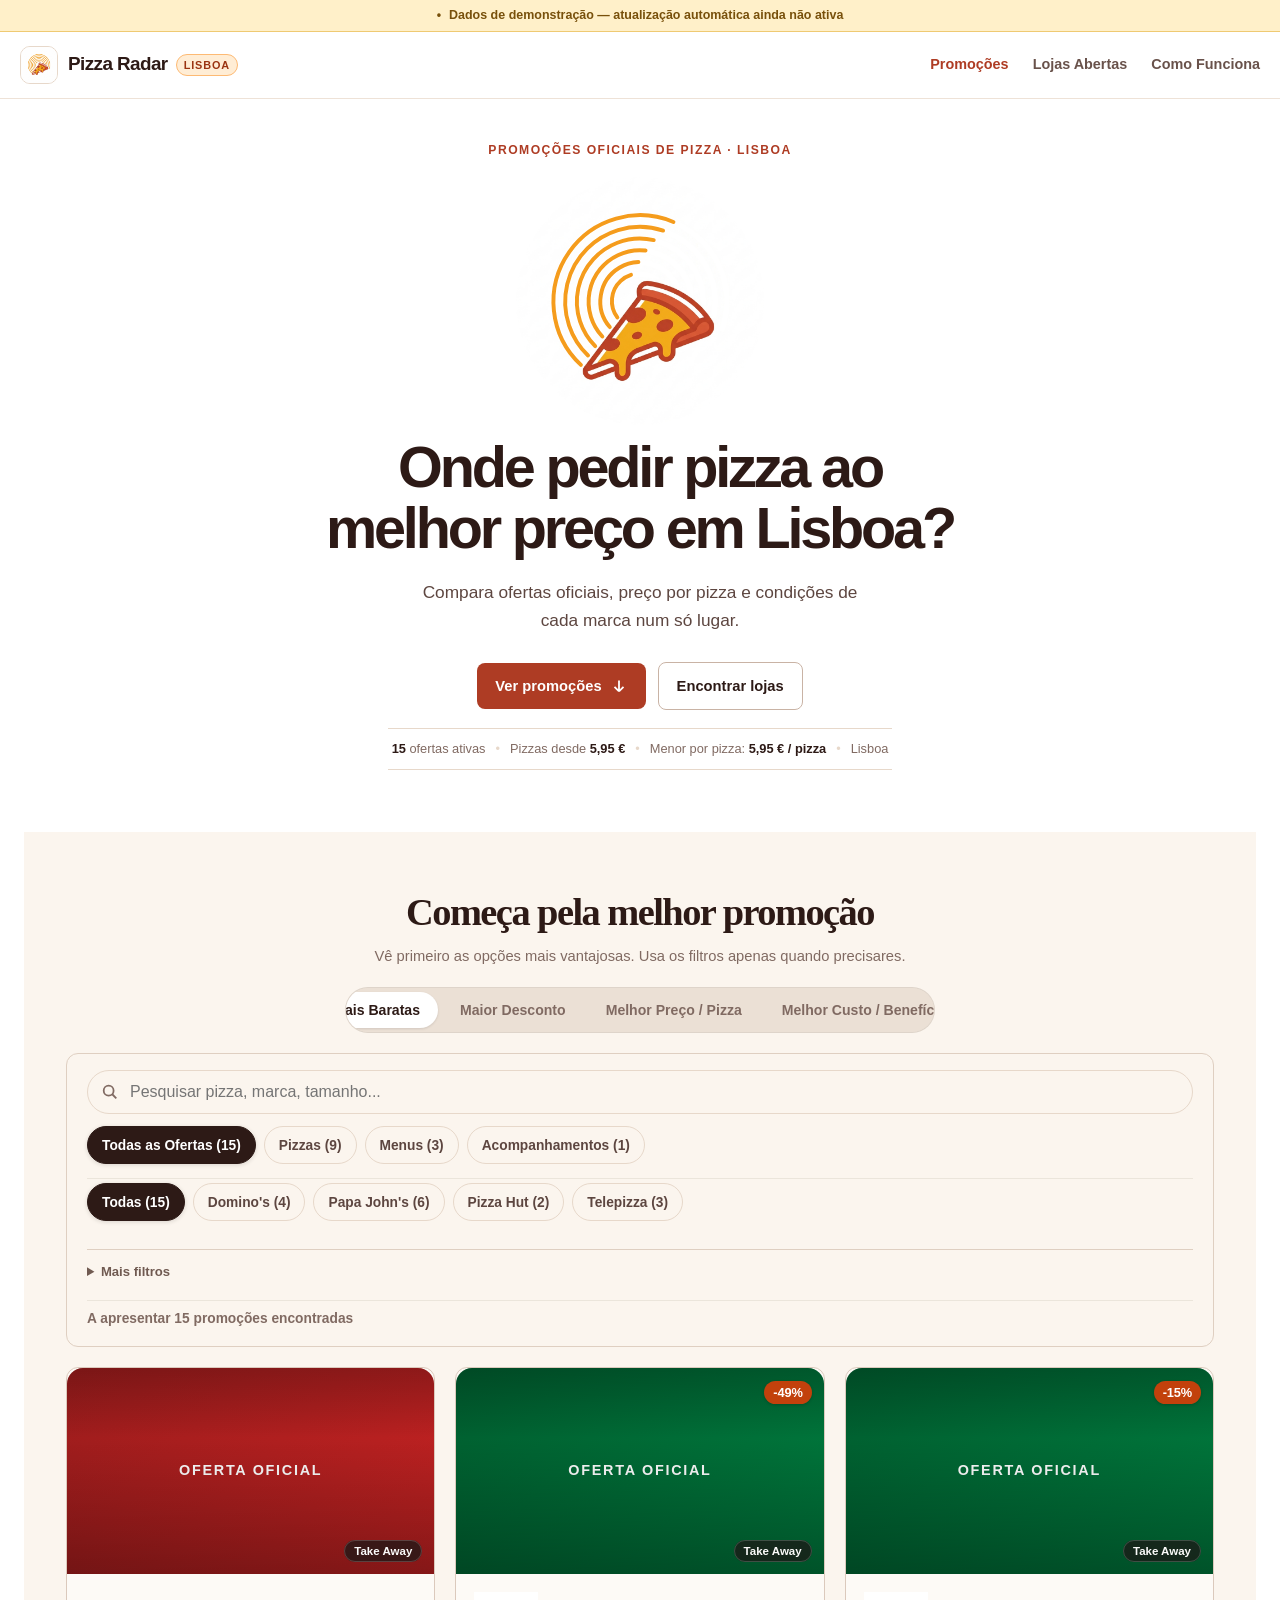
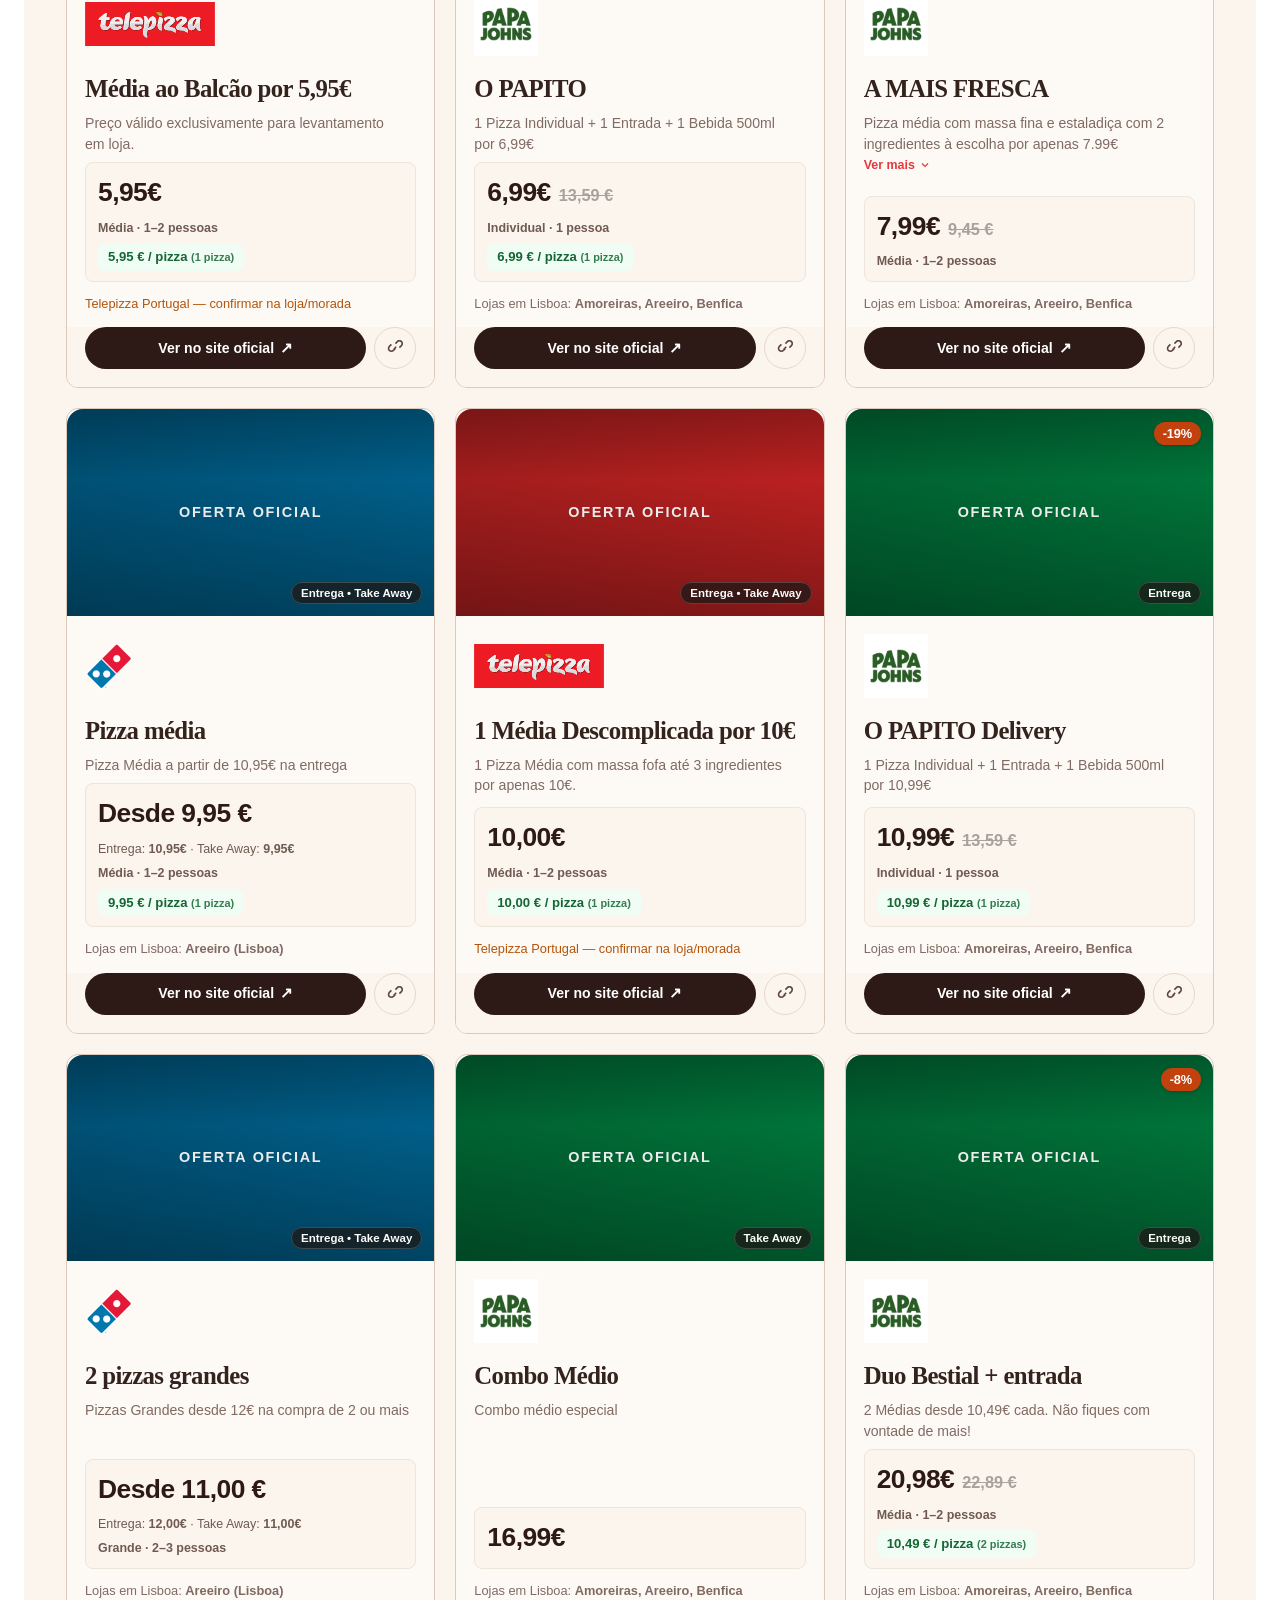
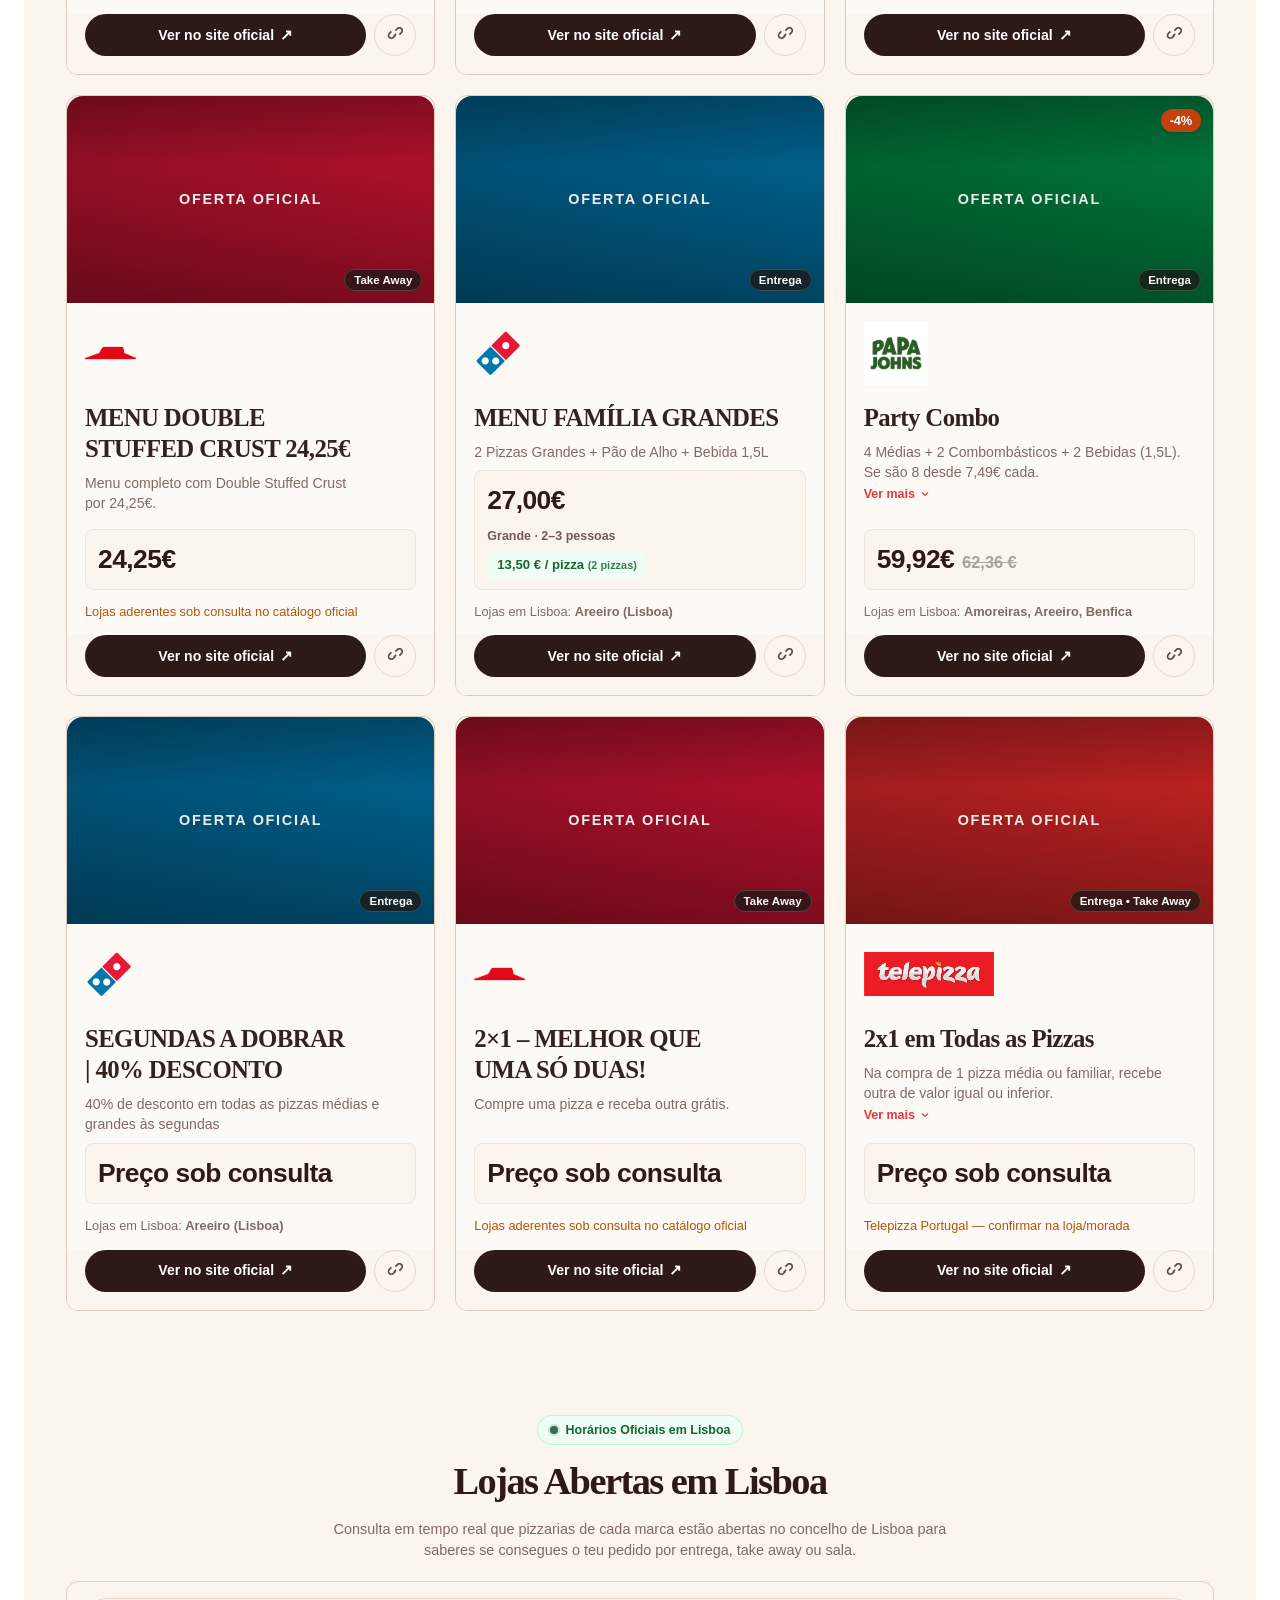
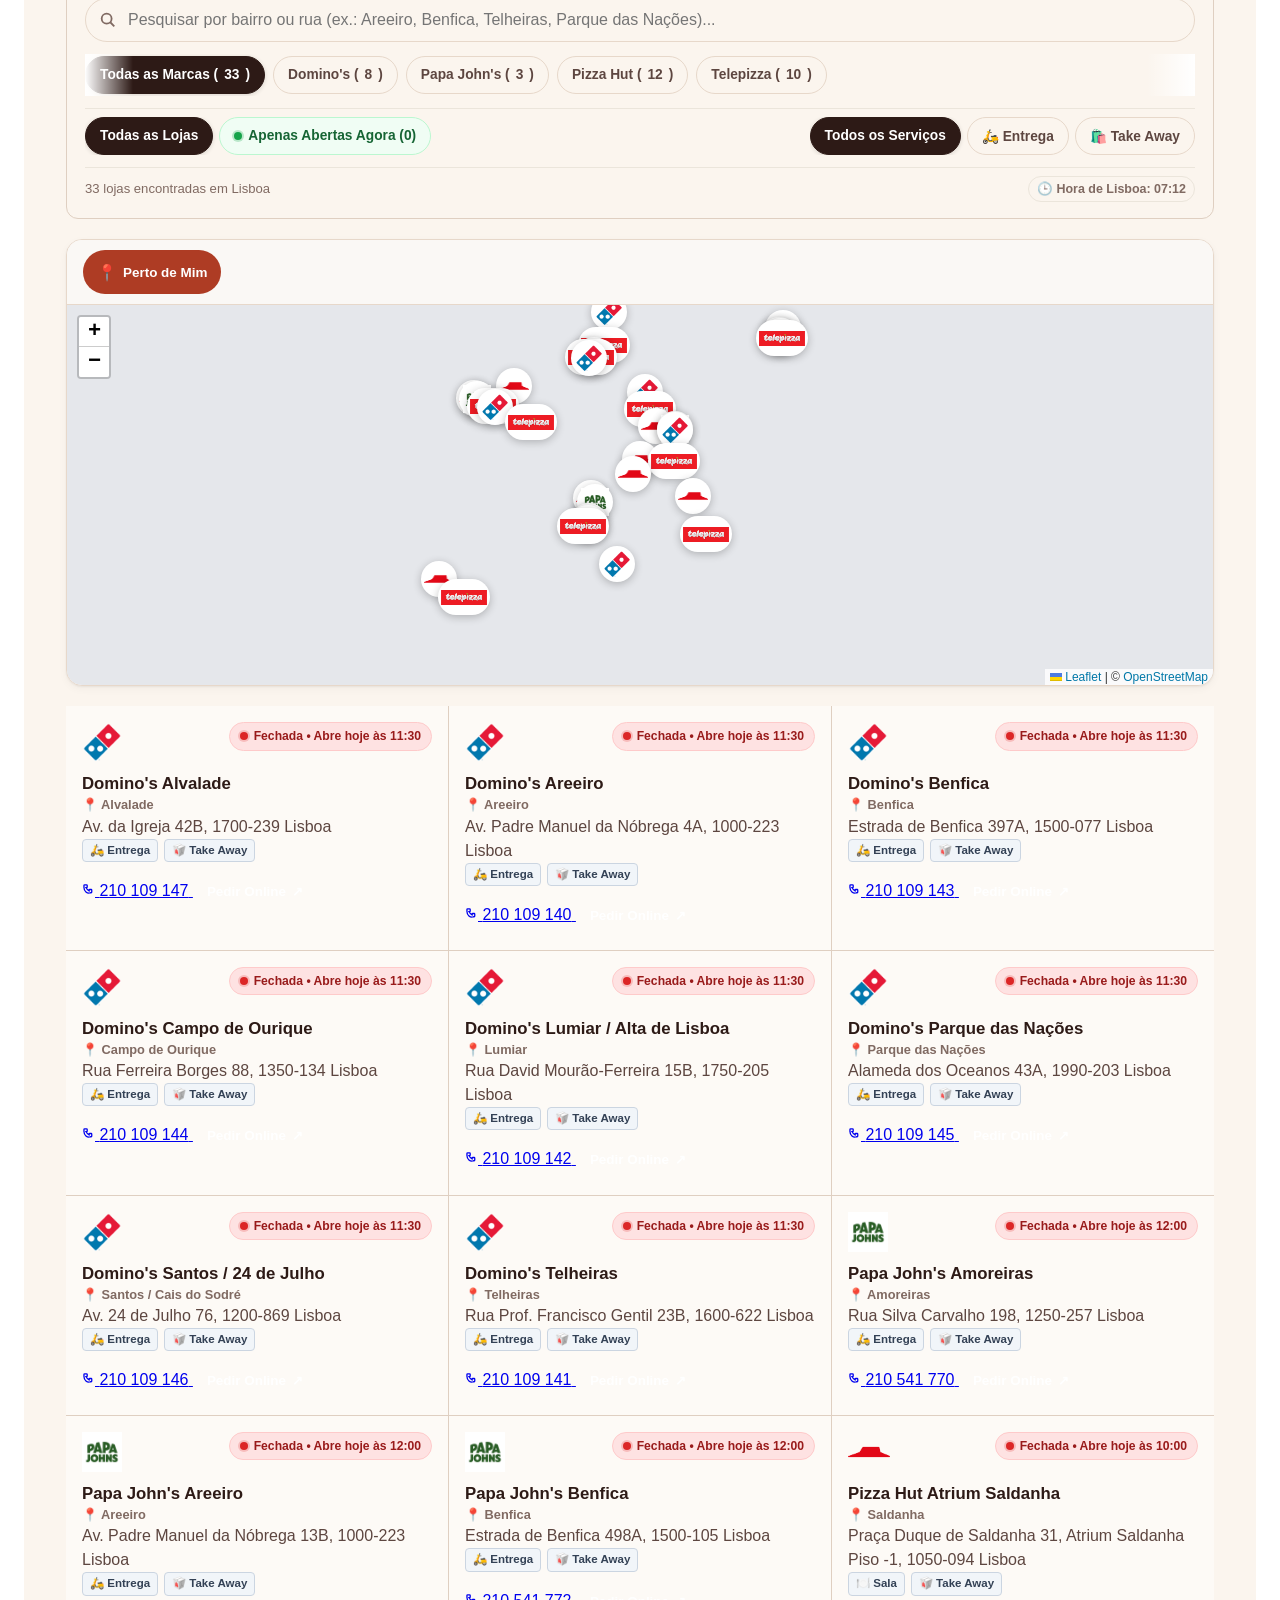
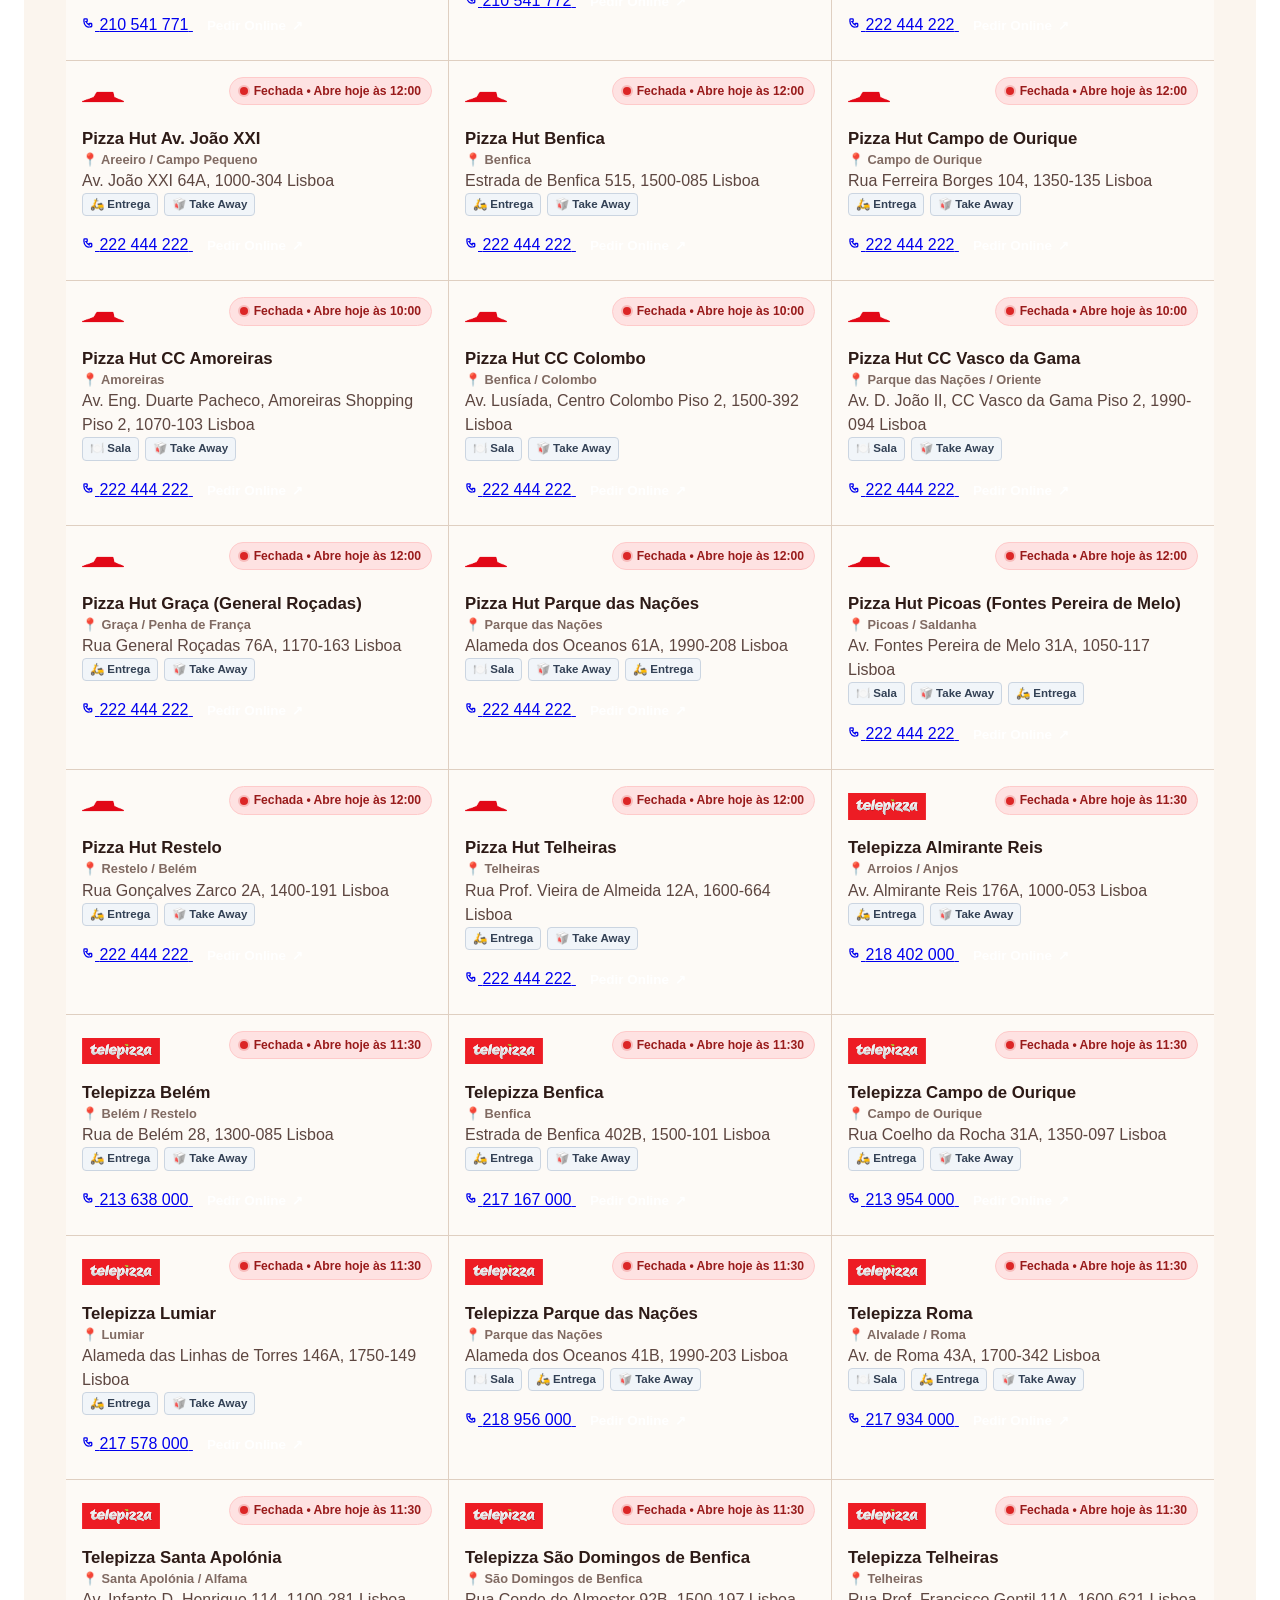
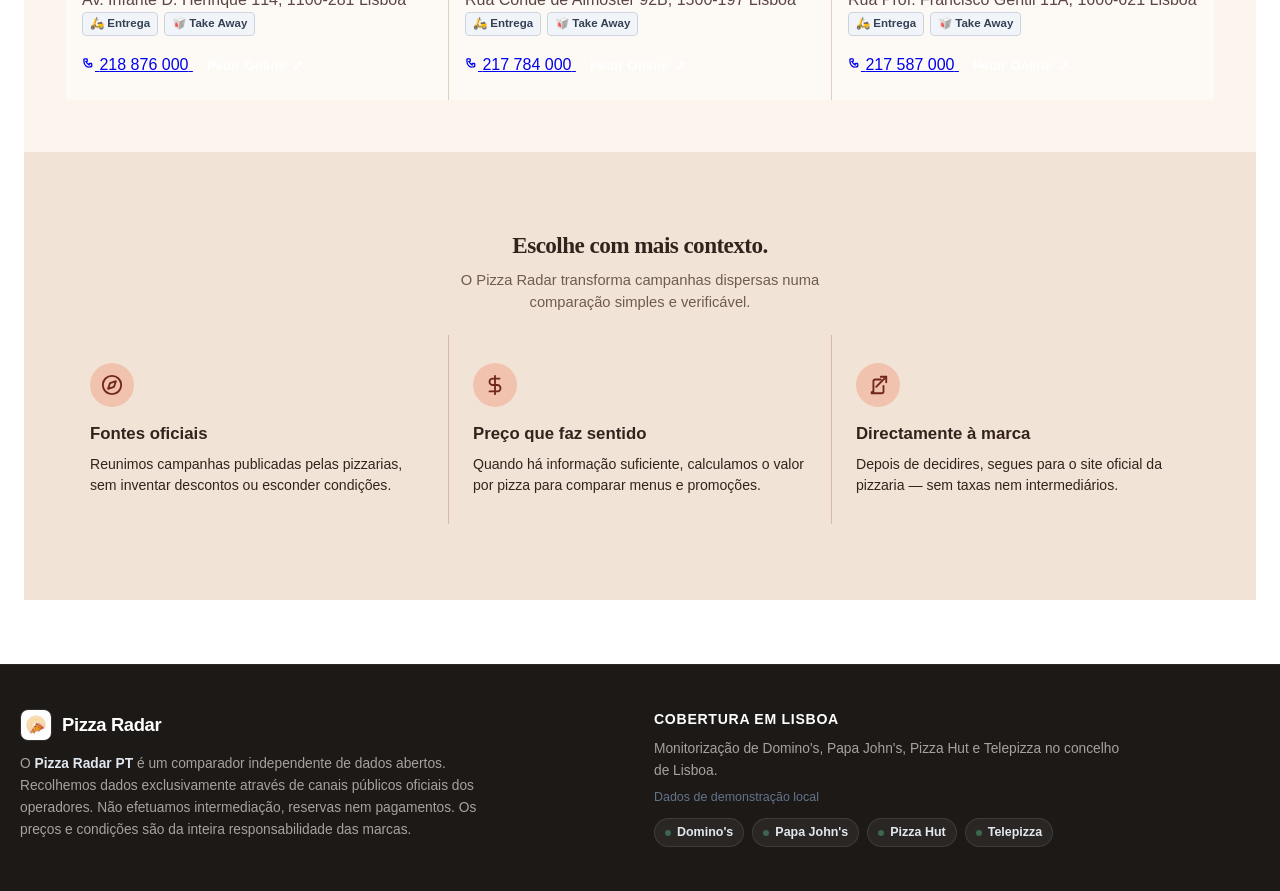
==== commit 30bf3cec: "feat(ui): apply exact design overhaul from local dev server (port 8767)" ====
--- a/web/index.html
+++ b/web/index.html
@@ -19,11 +19,9 @@
   <link rel="icon" type="image/jpeg" href="assets/logo.jpg">
   <link rel="stylesheet" href="assets/vendor/leaflet/leaflet.css" />
   <script src="assets/vendor/leaflet/leaflet.js"></script>
-  <link rel="stylesheet" href="styles.css?v=3.0">
+  <link rel="stylesheet" href="styles.css?v=3.5">
 </head>
 <body>
-  <!-- Fundo Reativo de Fatias de Pizza -->
-  <canvas id="ambient-canvas" class="ambient-canvas" aria-hidden="true"></canvas>
   <a href="#main-content" class="skip-link">Saltar para o conteúdo principal</a>
 
   <!-- Banner de Modo de Dados -->
@@ -32,7 +30,7 @@
     <span id="data-mode-text">Dados de demonstração — atualização automática ainda não ativa</span>
   </div>
 
-  <!-- Barra de Navegação Superior Sticky (Estilo Preço da Jola) -->
+  <!-- Navegação principal -->
   <header class="site-header" role="banner">
     <div class="header-container">
       <div class="nav-brand-row">
@@ -48,14 +46,10 @@
           <a href="#radar-section" class="nav-link nav-link-active" id="nav-link-promos">Promoções</a>
           <a href="#stores-section" class="nav-link" id="nav-link-stores">Lojas Abertas</a>
           <a href="#how-it-works" class="nav-link">Como Funciona</a>
-          <div class="header-status-badge" aria-label="Estado da monitorização">
-            <span class="status-indicator" aria-hidden="true"></span>
-            <span class="status-text" id="status-text">4 marcas monitorizadas</span>
-          </div>
         </nav>
       </div>
 
-      <!-- Barra de Alternância Rápida para Telemóvel (Mobile Switcher) -->
+      <!-- Mantida para compatibilidade com a alternância de vistas em telemóvel. -->
       <div class="mobile-nav-switcher" role="tablist" aria-label="Mudar entre Promoções e Lojas Abertas">
         <button type="button" class="mobile-nav-tab active" id="btn-view-promos" role="tab" aria-selected="true" aria-controls="radar-section">
           <span>🍕 Promoções</span>
@@ -72,37 +66,37 @@
   <!-- Conteúdo Principal -->
   <main id="main-content" class="main-layout" role="main">
 
-    <!-- Hero Section Dinâmica com Logo Oficial e Chamada Principal -->
+    <!-- O logótipo original é a ilustração 2D principal. -->
     <section class="hero-section" aria-labelledby="hero-title">
       <div class="hero-container">
-        <p class="hero-kicker">Promoções oficiais de pizza • Lisboa</p>
+        <p class="hero-kicker">Promoções oficiais de pizza · Lisboa</p>
         <div class="hero-art" aria-hidden="true">
           <div class="hero-logo-halo">
             <picture>
               <source media="(prefers-reduced-motion: reduce)" srcset="assets/logo.jpg">
-              <img src="assets/logo-animated.svg" alt="Logótipo Pizza Radar" class="hero-logo-img" width="300" height="300">
+              <img src="assets/logo-animated.svg" alt="" class="hero-logo-img" width="300" height="300">
             </picture>
           </div>
         </div>
 
-        <h1 class="hero-title" id="hero-title">Onde pedir a melhor pizza ao melhor preço em Lisboa?</h1>
+        <h1 class="hero-title" id="hero-title">Onde pedir pizza ao melhor preço em Lisboa?</h1>
         <p class="hero-subtitle">
-          Comparamos em tempo real as promoções oficiais das maiores pizzarias de Lisboa, sem intermediários, sem comissões e com descontos reais auditados por pizza individual.
+          Compara ofertas oficiais, preço por pizza e condições de cada marca num só lugar.
         </p>
 
         <div class="hero-actions">
           <a href="#radar-section" class="btn-hero-primary">
-            <span>Explorar Promoções</span>
+            <span>Ver promoções</span>
             <svg class="hero-icon" viewBox="0 0 20 20" width="18" height="18" fill="none" stroke="currentColor" stroke-width="2" aria-hidden="true">
               <path d="M10 4v12m0 0l-5-5m5 5l5-5"></path>
             </svg>
           </a>
-          <a href="#how-it-works" class="btn-hero-secondary">
-            <span>Como Funciona</span>
+          <a href="#stores-section" class="btn-hero-secondary">
+            <span>Encontrar lojas</span>
           </a>
         </div>
 
-        <!-- Resumo Rápido de Mercado -->
+        <!-- Métricas atualizadas por app.js; mantêm os IDs estáveis. -->
         <div class="header-market-strip" aria-label="Resumo do mercado de pizzas">
           <span class="market-metric"><strong id="stat-total-promos">20</strong> ofertas ativas</span>
           <span class="market-sep" aria-hidden="true">•</span>
@@ -118,8 +112,8 @@
     <!-- Secção do Radar de Ofertas (App & Filtros) -->
     <section id="radar-section" class="radar-app-section" aria-labelledby="rankings-heading">
       <div class="radar-section-header">
-        <h2 id="rankings-heading" class="radar-section-title">Radar de Promoções</h2>
-        <p class="radar-section-subtitle">Ordena por preço ou desconto e pesquisa pelos teus ingredientes favoritos.</p>
+        <h2 id="rankings-heading" class="radar-section-title">Começa pela melhor promoção</h2>
+        <p class="radar-section-subtitle">Vê primeiro as opções mais vantajosas. Usa os filtros apenas quando precisares.</p>
       </div>
 
       <!-- Segmented Control para Ordenação -->
@@ -182,36 +176,37 @@
             </div>
           </div>
 
-          <!-- Linha 2.5: Filtro de Tamanho de Pizza -->
-          <div class="discovery-row discovery-row-size">
-            <div class="chips-row size-chips-row scroll-shadow" role="group" aria-label="Filtrar por tamanho de pizza" id="size-chips">
-              <button type="button" class="chip active" data-size="ALL" aria-pressed="true">Todos os Tamanhos</button>
-              <button type="button" class="chip" data-size="INDIVIDUAL" aria-pressed="false">🧍 Individual <small>(1 pess.)</small></button>
-              <button type="button" class="chip" data-size="MEDIUM" aria-pressed="false">👫 Média <small>(1-2 pess.)</small></button>
-              <button type="button" class="chip" data-size="FAMILY" aria-pressed="false">👨‍👩‍👧‍👦 Grande / Familiar <small>(2-4 pess.)</small></button>
-            </div>
-          </div>
-
-          <!-- Linha 3: Canais, Lojas Abertas e Comparabilidade -->
-          <div class="discovery-row discovery-row-options">
-            <div class="chips-row channel-chips-row scroll-shadow" role="group" aria-label="Canal de Atendimento" id="channel-chips">
-              <button type="button" class="chip active" data-channel="ALL" aria-pressed="true">Todos os Canais</button>
-              <button type="button" class="chip" data-channel="TAKE_AWAY" aria-pressed="false">Take Away</button>
-              <button type="button" class="chip" data-channel="DELIVERY" aria-pressed="false">Entrega</button>
-              <button type="button" class="chip" data-channel="DINE_IN" aria-pressed="false">No Restaurante</button>
-
-            </div>
-
-            <div class="secondary-controls">
-              <div class="toggle-field">
-                <label class="toggle-container" for="toggle-comparable">
-                  <input type="checkbox" id="toggle-comparable">
-                  <span class="toggle-switch" aria-hidden="true"></span>
-                  <span class="toggle-label">Apenas preço unitário</span>
-                </label>
+          <!-- Filtros adicionais, fechados para dar prioridade aos resultados -->
+          <details class="filter-details">
+            <summary>Mais filtros</summary>
+            <div class="discovery-row discovery-row-sizes">
+              <span class="discovery-label">Tamanho</span>
+              <div class="chips-row size-chips-row scroll-shadow" role="group" aria-label="Tamanho da pizza" id="size-chips">
+                <button type="button" class="chip active" data-size="ALL" aria-pressed="true">Todos os tamanhos</button>
+                <button type="button" class="chip" data-size="INDIVIDUAL" aria-pressed="false">Individual</button>
+                <button type="button" class="chip" data-size="MEDIUM" aria-pressed="false">Média</button>
+                <button type="button" class="chip" data-size="FAMILY" aria-pressed="false">Grande / Familiar</button>
               </div>
             </div>
-          </div>
+            <div class="discovery-row discovery-row-options">
+              <div class="chips-row channel-chips-row scroll-shadow" role="group" aria-label="Canal de Atendimento" id="channel-chips">
+                <button type="button" class="chip active" data-channel="ALL" aria-pressed="true">Todos os Canais</button>
+                <button type="button" class="chip" data-channel="TAKE_AWAY" aria-pressed="false">Take Away</button>
+                <button type="button" class="chip" data-channel="DELIVERY" aria-pressed="false">Entrega</button>
+                <button type="button" class="chip" data-channel="DINE_IN" aria-pressed="false">No Restaurante</button>
+              </div>
+
+              <div class="secondary-controls">
+                <div class="toggle-field">
+                  <label class="toggle-container" for="toggle-comparable">
+                    <input type="checkbox" id="toggle-comparable">
+                    <span class="toggle-switch" aria-hidden="true"></span>
+                    <span class="toggle-label">Apenas preço unitário</span>
+                  </label>
+                </div>
+              </div>
+            </div>
+          </details>
 
           <!-- Linha 4: Barra de Resultados & Limpeza -->
           <div class="results-statusbar" aria-live="polite">
@@ -223,7 +218,7 @@
       </div>
 
       <!-- Grelha de Cartões Promocionais -->
-      <div class="cards-section" aria-label="Lista de promoções">
+      <section class="cards-section" aria-label="Lista de promoções">
         <div class="promos-grid" id="promos-grid" role="region" aria-live="polite">
           <!-- Cartões gerados dinamicamente via app.js -->
         </div>
@@ -234,7 +229,7 @@
           <p class="empty-message">Não encontramos ofertas que correspondam aos filtros selecionados. Tenta ajustar o canal ou limpar a pesquisa.</p>
           <button type="button" class="btn-clear-empty" id="btn-clear-empty">Ver todas as promoções</button>
         </div>
-      </div>
+      </section>
     </section>
 
     <!-- Secção de Lojas Abertas Agora em Lisboa -->
@@ -336,8 +331,8 @@
     <!-- Secção de Destaques / Vantagens (Como Funciona) -->
     <section id="how-it-works" class="features-section" aria-labelledby="features-title">
       <div class="features-header">
-        <h2 id="features-title" class="features-heading">Porquê o Pizza Radar?</h2>
-        <p class="features-intro">Transparência total para aproveitares o melhor valor real em cada encomenda.</p>
+        <h2 id="features-title" class="features-heading">Escolhe com mais contexto.</h2>
+        <p class="features-intro">O Pizza Radar transforma campanhas dispersas numa comparação simples e verificável.</p>
       </div>
 
       <div class="features-grid">
@@ -348,8 +343,8 @@
               <polygon points="16.24 7.76 14.12 14.12 7.76 16.24 9.88 9.88 16.24 7.76"></polygon>
             </svg>
           </div>
-          <h3 class="feature-title">Radar de Fontes Oficiais</h3>
-          <p class="feature-text">Recolhemos dados diretamente das APIs e páginas públicas de Domino's, Papa John's, Pizza Hut e Telepizza em Lisboa. Preços diretos de catálogo.</p>
+          <h3 class="feature-title">Fontes oficiais</h3>
+          <p class="feature-text">Reunimos campanhas publicadas pelas pizzarias, sem inventar descontos ou esconder condições.</p>
         </div>
 
         <div class="feature-card">
@@ -358,20 +353,20 @@
               <path d="M12 2v20M17 5H9.5a3.5 3.5 0 0 0 0 7h5a3.5 3.5 0 0 1 0 7H6"></path>
             </svg>
           </div>
-          <h3 class="feature-title">Preço Unitário por Pizza</h3>
-          <p class="feature-text">Decompomos menus 2x1, trios e packs familiares no valor real por pizza individual, para saberes exatamente quanto custa cada pizza.</p>
+          <h3 class="feature-title">Preço que faz sentido</h3>
+          <p class="feature-text">Quando há informação suficiente, calculamos o valor por pizza para comparar menus e promoções.</p>
         </div>
 
         <div class="feature-card">
           <div class="feature-icon-box">
             <svg viewBox="0 0 24 24" width="22" height="22" fill="none" stroke="currentColor" stroke-width="2" stroke-linecap="round" stroke-linejoin="round" aria-hidden="true">
-              <path d="M18 13v6a2 2 0 0 1-2 2H5a2 2 0 0 1-2-2V8a2 2 0 0 1 2-2h6"></path>
+              <path d="M18 13v6a2 2 0 0 1-2 2H5a2 2 0 0 1 2-2V8a2 2 0 0 1 2-2h6"></path>
               <polyline points="15 3 21 3 21 9"></polyline>
               <line x1="10" y1="14" x2="21" y2="3"></line>
             </svg>
           </div>
-          <h3 class="feature-title">Sem Taxas nem Intermediários</h3>
-          <p class="feature-text">Não cobramos comissões nem taxas de entrega. Encaminhamos-te diretamente para o site oficial da pizzaria para fazeres o teu pedido.</p>
+          <h3 class="feature-title">Directamente à marca</h3>
+          <p class="feature-text">Depois de decidires, segues para o site oficial da pizzaria — sem taxas nem intermediários.</p>
         </div>
       </div>
     </section>
@@ -409,27 +404,26 @@
     ↑
   </button>
 
-    <!-- Barra Flutuante de Navegação Mobile (Bottom Bar) -->
-  <nav class="bottom-nav-bar" id="mobile-bottom-nav" aria-label="Navegação móvel rápida">
-    <button type="button" class="bottom-nav-btn bottom-nav-item active" id="nav-promos">
-      <span class="bottom-nav-icon">🔥</span>
+  <!-- Bottom Navigation Bar (Mobile) -->
+  <nav class="bottom-nav-bar" aria-label="Navegação rápida no telemóvel">
+    <button type="button" class="bottom-nav-item active" id="btn-nav-promos" aria-pressed="true">
+      <span class="bottom-nav-icon" aria-hidden="true">🔥</span>
       <span class="bottom-nav-label">Preços</span>
     </button>
-    <button type="button" class="bottom-nav-btn bottom-nav-item" id="nav-filters">
-      <span class="bottom-nav-icon">🏷️</span>
+    <button type="button" class="bottom-nav-item" id="btn-nav-filters" aria-pressed="false">
+      <span class="bottom-nav-icon" aria-hidden="true">🏷️</span>
       <span class="bottom-nav-label">Filtros</span>
     </button>
-    <button type="button" class="bottom-nav-btn bottom-nav-item" id="nav-map">
-      <span class="bottom-nav-icon">🗺️</span>
+    <button type="button" class="bottom-nav-item" id="btn-nav-map" aria-pressed="false">
+      <span class="bottom-nav-icon" aria-hidden="true">🗺️</span>
       <span class="bottom-nav-label">Mapa</span>
     </button>
-    <button type="button" class="bottom-nav-btn bottom-nav-item" id="nav-top" aria-label="Voltar ao Topo">
-      <span class="bottom-nav-icon">⬆️</span>
+    <button type="button" class="bottom-nav-item" id="btn-nav-top" aria-pressed="false">
+      <span class="bottom-nav-icon" aria-hidden="true">⬆️</span>
       <span class="bottom-nav-label">Topo</span>
     </button>
   </nav>
 
-  <script src="ambient.js?v=3.0" defer></script>
-  <script src="app.js?v=3.0" defer></script>
+  <script src="app.js?v=3.5" defer></script>
 </body>
 </html>
--- a/web/styles.css
+++ b/web/styles.css
@@ -1,11 +1,7 @@
 /* ==========================================================================
    Pizza Radar Lisboa — Design System & Folha de Estilos
-   Direção: Food App de Descoberta Gastronómica.
+   Direção: Food App de Descoberta Gastronómica com estilo Uber Eats / Skyscanner.
    Polimento: Baseado nas regras rigorosas de better-typography e better-ui.
-   - better-typography: text-wrap balance/pretty, tabular-nums, line-height por função,
-     inputs a 16px em mobile, medida máxima de 65ch, suavização de tipos na raiz.
-   - better-ui: escala tátil de 0.96 no clique, sombras em camadas translúcidas,
-     raios concêntricos, contorno de 1px em imagens, transições estritas por propriedade.
    ========================================================================== */
 
 :root {
@@ -32,7 +28,7 @@
   --color-accent-green-bg: #F0FDF4;
   --color-accent-green-text: #166534;
 
-  /* Marcas Oficiais */
+  /* Marcas Oficiais - Cores Oficiais e Vivas */
   --brand-dominos: #006491;
   --brand-dominos-hover: #004d70;
   --brand-papajohns: #007A3D;
@@ -48,10 +44,9 @@
   --radius-md: 12px;
   --radius-lg: 16px;
   --radius-xl: 24px;
-  --radius-xl: 24px;
   --radius-pill: 9999px;
 
-  /* Sombras e Transições */
+  /* Sombras e Transições - mais profundidade e suaves */
   --shadow-soft: 0 4px 12px rgba(28, 25, 23, 0.05);
   --shadow-hover: 0 6px 16px rgba(28, 25, 23, 0.08);
   --transition-fast: 0.2s cubic-bezier(0.25, 0.8, 0.25, 1);
@@ -61,10 +56,12 @@
   --shadow-card: 0 1px 3px rgba(28, 25, 23, 0.06), 0 8px 24px -4px rgba(28, 25, 23, 0.06);
   --shadow-hover: 0 6px 14px -2px rgba(28, 25, 23, 0.09), 0 20px 32px -6px rgba(28, 25, 23, 0.12);
   --shadow-badge: 0 1px 4px rgba(0, 0, 0, 0.18);
+  --shadow-card-prominent: 0 4px 20px -4px rgba(28, 25, 23, 0.08), 0 2px 8px -2px rgba(28, 25, 23, 0.05);
 
   /* better-ui: Curva tátil exata e duração estrita */
   --font-family: -apple-system, BlinkMacSystemFont, "Segoe UI", Roboto, "Helvetica Neue", Arial, sans-serif;
   --ease-tactile: cubic-bezier(0.2, 0, 0, 1);
+  --ease-spring: cubic-bezier(0.34, 1.56, 0.64, 1);
   --transition-fast: 0.15s cubic-bezier(0.2, 0, 0, 1);
 }
 
@@ -79,7 +76,7 @@
 body {
   font-family: var(--font-family);
   background-color: var(--color-canvas);
-  background-image:
+  background-image: 
     /* 1. Halo luminoso de forno a lenha no topo (Warm Lisbon oven ambient glow) */
     radial-gradient(ellipse 90% 560px at 50% -40px, rgba(194, 65, 12, 0.12) 0%, rgba(217, 119, 6, 0.05) 45%, transparent 75%),
     /* 2. Feixe focal suave de radar */
@@ -449,7 +446,6 @@
 /* Scroll Shadow Utility */
 .scroll-shadow {
   position: relative;
-  overflow: hidden;
 }
 
 .scroll-shadow::before, .scroll-shadow::after {
@@ -715,14 +711,15 @@
 
 @media (min-width: 860px) {
   .discovery-row-main {
-    flex-direction: row;
-    align-items: center;
+    flex-direction: column;
+    align-items: stretch;
   }
 }
 
 .search-input-wrap {
   position: relative;
   flex: 1;
+  min-width: 0;
   width: 100%;
   display: flex;
   align-items: center;
@@ -730,9 +727,11 @@
 
 .search-icon {
   position: absolute;
+  top: 50%;
   left: 14px;
   width: 18px;
   height: 18px;
+  transform: translateY(-50%);
   color: var(--color-text-muted);
   pointer-events: none;
 }
@@ -788,6 +787,8 @@
   display: flex;
   align-items: center;
   gap: 8px;
+  min-width: 0;
+  max-width: 100%;
   overflow-x: auto;
   scrollbar-width: none;
   -webkit-overflow-scrolling: touch;
@@ -796,7 +797,34 @@
   display: none;
 }
 
+@media (min-width: 860px) {
+  .product-chips-row {
+    flex: none;
+  }
+
+  .product-chips-row,
+  .vendor-chips-row,
+  .size-chips-row {
+    flex-wrap: wrap;
+    overflow-x: visible;
+  }
+
+  .product-chips-row.scroll-shadow::before,
+  .product-chips-row.scroll-shadow::after,
+  .vendor-chips-row.scroll-shadow::before,
+  .vendor-chips-row.scroll-shadow::after,
+  .size-chips-row.scroll-shadow::before,
+  .size-chips-row.scroll-shadow::after {
+    content: none;
+  }
+}
+
+.vendor-chips-row {
+  width: 100%;
+}
+
 .chip {
+  flex-shrink: 0;
   height: 38px;
   padding: 0 14px;
   border-radius: var(--radius-pill);
@@ -858,19 +886,6 @@
 .chip-vendor.active[data-vendor="TELEPIZZA"] {
   background: var(--brand-telepizza);
   border-color: var(--brand-telepizza);
-}
-
-/* Linha 2.5: Tamanho de Pizza */
-.discovery-row-size {
-  padding-top: 4px;
-  border-top: 1px solid var(--color-border-subtle);
-}
-
-.size-chips-row .chip small {
-  font-size: 0.72rem;
-  opacity: 0.8;
-  font-weight: 500;
-  pointer-events: none;
 }
 
 /* Linha 3: Canais e Controlos Secundários */
@@ -1030,20 +1045,20 @@
 
 /* Cartão Individual */
 .promo-card {
-  background: #FFFFFF;
-  border: 1px solid rgba(226, 232, 240, 0.95);
+  background: #FDFAF6;
+  border: 1px solid var(--color-border);
   border-radius: var(--radius-xl);
   overflow: hidden;
   display: flex;
   flex-direction: column;
-  box-shadow: 0 2px 8px -2px rgba(28, 25, 23, 0.04), 0 10px 24px -4px rgba(28, 25, 23, 0.06);
-  transition: transform 0.25s cubic-bezier(0.25, 0.8, 0.25, 1), box-shadow 0.25s cubic-bezier(0.25, 0.8, 0.25, 1), border-color 0.25s ease;
+  box-shadow: var(--shadow-card);
+  transition: all 0.3s cubic-bezier(0.25, 0.8, 0.25, 1);
 }
 
 .promo-card:hover {
   transform: translateY(-6px);
-  box-shadow: 0 12px 28px -4px rgba(28, 25, 23, 0.12), 0 20px 36px -8px rgba(28, 25, 23, 0.08);
-  border-color: rgba(203, 213, 225, 0.95);
+  box-shadow: var(--shadow-hover);
+  border-color: #CBD5E1;
 }
 
 /* Topo do Cartão: Imagem ou Banner de Marca (16:9 Estrito) */
@@ -1365,60 +1380,6 @@
   display: flex;
   align-items: baseline;
   gap: 8px;
-  flex-wrap: wrap;
-}
-
-/* Badge de Tamanho de Pizza no Preço */
-.badge-size-pill {
-  display: inline-flex;
-  align-items: center;
-  gap: 4px;
-  padding: 3px 8px;
-  border-radius: var(--radius-pill);
-  font-size: 0.76rem;
-  font-weight: 700;
-  letter-spacing: -0.01em;
-  background: #F1F5F9;
-  color: #334155;
-  border: 1px solid #CBD5E1;
-  white-space: nowrap;
-}
-
-.badge-size-pill.size-individual {
-  background: #F0FDF4;
-  color: #166534;
-  border-color: #BBF7D0;
-}
-
-.badge-size-pill.size-medium {
-  background: #EFF6FF;
-  color: #1E40AF;
-  border-color: #BFDBFE;
-}
-
-.badge-size-pill.size-large,
-.badge-size-pill.size-family,
-.badge-size-pill.size-multisize {
-  background: #FAF5FF;
-  color: #6B21A8;
-  border-color: #E9D5FF;
-}
-
-/* Detalhamento de Preço por Canal (Take Away vs Entrega) */
-.channel-price-breakdown {
-  display: flex;
-  flex-wrap: wrap;
-  align-items: center;
-  gap: 6px 10px;
-  font-size: 0.78rem;
-  color: var(--color-text-secondary);
-  margin-top: 4px;
-  line-height: 1.3;
-}
-
-.channel-price-breakdown strong {
-  color: var(--color-text-primary);
-  font-weight: 700;
 }
 
 /* better-typography: tabular-nums nos preços */
@@ -1988,6 +1949,26 @@
   gap: 10px;
 }
 
+.store-brand-mark {
+  display: flex;
+  align-items: center;
+  min-height: 40px;
+  color: var(--color-text-primary);
+  font-weight: 800;
+}
+
+.store-brand-logo {
+  display: block;
+  width: 40px;
+  height: 40px;
+  object-fit: contain;
+  object-position: left center;
+}
+
+.store-brand-logo-papa-johns,
+.store-brand-logo-pizza-hut { width: 48px; }
+.store-brand-logo-telepizza { width: 78px; }
+
 .store-brand-badge-wrap {
   display: flex;
   flex-direction: column;
@@ -2267,7 +2248,8 @@
   display: inline-flex;
   align-items: center;
   gap: 6px;
-  background: var(--color-brand-primary);
+  min-height: 44px;
+  background: #ae3c24;
   color: #FFFFFF;
   font-size: 0.84rem;
   font-weight: 750;
@@ -2279,7 +2261,7 @@
 }
 
 .btn-near-me:hover {
-  background: var(--color-brand-primary-hover);
+  background: #8f2f1c;
   transform: translateY(-1px);
 }
 
@@ -2355,14 +2337,16 @@
   display: flex;
   align-items: center;
   justify-content: center;
-  width: 32px;
-  height: 32px;
-  border-radius: 50%;
-  color: #FFFFFF;
+  width: 36px;
+  height: 36px;
+  margin: 4px;
+  border-radius: 18px;
+  background: #FFFFFF;
+  color: #3B322B;
   font-size: 14px;
   font-weight: 800;
-  box-shadow: 0 2px 6px rgba(0, 0, 0, 0.35);
-  border: 2px solid #FFFFFF;
+  box-shadow: 0 2px 8px rgba(0, 0, 0, 0.24);
+  border: 2px solid rgba(255, 255, 255, 0.9);
   cursor: pointer;
   transition: transform 0.15s ease-out;
 }
@@ -2371,10 +2355,16 @@
   transform: scale(1.15);
 }
 
-.custom-brand-marker.marker-dominos { background: #006491; }
-.custom-brand-marker.marker-papajohns { background: #007A33; }
-.custom-brand-marker.marker-pizzahut { background: #EE3124; }
-.custom-brand-marker.marker-telepizza { background: #D32F2F; }
+.custom-brand-marker img {
+  width: 28px;
+  height: 28px;
+  object-fit: contain;
+}
+
+.custom-brand-marker img + .marker-fallback { display: none; }
+
+.custom-brand-marker.marker-telepizza { width: 52px; }
+.custom-brand-marker.marker-telepizza img { width: 46px; }
 
 .custom-user-marker {
   width: 18px;
@@ -2475,6 +2465,16 @@
    Aplica-se EXCLUSIVAMENTE em ecrãs móveis (≤640px)
    ========================================================================== */
 @media (max-width: 640px) {
+  html,
+  body {
+    max-width: 100%;
+    overflow-x: hidden;
+  }
+
+  .main-layout > * {
+    min-width: 0;
+  }
+
   /* Toque responsivo nativo sem flash cinzento */
   *, *::before, *::after {
     -webkit-tap-highlight-color: transparent;
@@ -2723,7 +2723,6 @@
   }
 
   .discovery-row-brands,
-  .discovery-row-size,
   .stores-quick-filters-row {
     padding-top: 6px;
     border-top: 1px solid var(--color-border-subtle);
@@ -3026,114 +3025,592 @@
   }
 }
 
-
 /* ==========================================================================
-   UI Overhaul: Scroll Shadow & Mobile Bottom Navigation Bar
+   Mobile Optimization v2.2 — Bottom Nav, Vista Promoções/Lojas & Scroll Polish
    ========================================================================== */
 
-.scroll-shadow-wrap {
-  position: relative;
-  width: 100%;
-  overflow: hidden;
-}
-
-.scroll-shadow-wrap::after {
-  content: '';
-  position: absolute;
-  top: 0;
-  right: 0;
-  bottom: 0;
-  width: 32px;
-  background: linear-gradient(to right, transparent, var(--color-surface, #EFEBE4));
-  pointer-events: none;
-  z-index: 5;
-}
-
-.bottom-nav-bar {
-  display: none;
-}
-
+/* Correção: alternância de vista Promoções/Lojas em telemóvel */
+@media (max-width: 640px) {
+  .mobile-view-hidden {
+    display: none !important;
+  }
+
+  /* Fade suave nas bordas dos carrosséis de chips (substitui pseudos antigos) */
+  .scroll-shadow {
+    -webkit-mask-image: linear-gradient(to right, transparent 0px, #000 16px, #000 calc(100% - 16px), transparent 100%);
+    mask-image: linear-gradient(to right, transparent 0px, #000 16px, #000 calc(100% - 16px), transparent 100%);
+  }
+  .scroll-shadow::before,
+  .scroll-shadow::after {
+    content: none;
+    display: none;
+  }
+
+  /* Desempenho: menos blur em superfícies grandes no telemóvel */
+  .site-header,
+  .radar-app-section,
+  .stores-app-section,
+  .discovery-card,
+  .stores-filters-card {
+    backdrop-filter: none;
+    -webkit-backdrop-filter: none;
+  }
+  .radar-app-section {
+    background: rgba(255, 255, 255, 0.82);
+  }
+  .stores-app-section {
+    background: rgba(255, 255, 255, 0.82);
+  }
+  .discovery-card,
+  .stores-filters-card {
+    background: rgba(255, 255, 255, 0.9);
+  }
+
+  /* Rodapé e topo do ecrã respiram acima da barra inferior */
+  .site-footer {
+    padding-bottom: calc(84px + env(safe-area-inset-bottom, 0px));
+  }
+
+  .btn-back-to-top {
+    bottom: calc(72px + env(safe-area-inset-bottom, 0px));
+  }
+}
+
+/* Barra de Navegação Inferior Fixa (telemóvel) */
 @media (max-width: 768px) {
-  body {
-    padding-bottom: 74px !important;
-  }
   .bottom-nav-bar {
     position: fixed;
-    bottom: 0;
     left: 0;
     right: 0;
-    height: 64px;
-    background: rgba(253, 250, 246, 0.94);
-    backdrop-filter: blur(16px);
-    -webkit-backdrop-filter: blur(16px);
-    border-top: 1px solid rgba(226, 232, 240, 0.9);
+    bottom: 0;
+    z-index: 200;
     display: flex;
-    justify-content: space-around;
-    align-items: center;
-    z-index: 1000;
-    box-shadow: 0 -4px 20px rgba(0, 0, 0, 0.07);
-    padding: 6px 12px calc(6px + env(safe-area-inset-bottom, 0px));
-  }
-  .bottom-nav-btn {
+    align-items: stretch;
+    gap: 2px;
+    padding: 6px 8px calc(6px + env(safe-area-inset-bottom, 0px));
+    background: rgba(246, 243, 238, 0.97);
+    border-top: 1px solid var(--color-border);
+    box-shadow: 0 -4px 16px rgba(28, 25, 23, 0.07);
+  }
+
+  .bottom-nav-item {
+    flex: 1 1 0;
+    min-width: 0;
+    min-height: 46px;
     display: flex;
     flex-direction: column;
     align-items: center;
     justify-content: center;
-    background: none;
+    gap: 1px;
+    padding: 4px 2px;
     border: none;
+    border-radius: var(--radius-md);
+    background: transparent;
     color: var(--color-text-muted);
+    font-family: inherit;
+    font-size: 0.62rem;
+    font-weight: 700;
+    letter-spacing: 0.02em;
     text-decoration: none;
-    font-size: 0.72rem;
-    font-weight: 600;
-    padding: 5px 8px;
-    border-radius: var(--radius-pill);
+    white-space: nowrap;
     cursor: pointer;
-    transition: all 0.2s cubic-bezier(0.25, 0.8, 0.25, 1);
-    min-width: 58px;
-  }
-  .bottom-nav-btn:hover, .bottom-nav-btn.active {
-    color: var(--brand-telepizza, #E31B23);
-    background: rgba(227, 27, 35, 0.08);
-  }
+    -webkit-tap-highlight-color: transparent;
+    transition: background-color 0.15s var(--ease-tactile), color 0.15s var(--ease-tactile), transform 0.1s var(--ease-tactile);
+  }
+
+  .bottom-nav-item:hover {
+    color: var(--color-text-primary);
+  }
+
+  .bottom-nav-item:active {
+    transform: scale(0.95);
+  }
+
+  .bottom-nav-item.active {
+    background: #FFEDD5;
+    color: #9A3412;
+  }
+
   .bottom-nav-icon {
-    font-size: 1.25rem;
+    font-size: 1.1rem;
     line-height: 1;
-    margin-bottom: 3px;
-  }
-  .bottom-nav-label {
-    font-size: 0.65rem;
-    letter-spacing: 0.02em;
-    font-weight: 700;
-  }
-}
-
-
-/* ==========================================================================
-   Canvas de Fundo Reativo (Fatias de Pizza Flutuantes)
-   ========================================================================== */
-.ambient-canvas {
-  position: fixed;
-  top: 0;
-  left: 0;
-  width: 100vw;
-  height: 100vh;
-  pointer-events: none;
-  z-index: 0;
-}
-
-.site-header,
-.main-layout,
-.hero-section,
-.radar-app-section,
-.stores-section,
-.site-footer {
+  }
+}
+
+/* Desktop: barra inferior nunca aparece */
+@media (min-width: 769px) {
+  .bottom-nav-bar {
+    display: none;
+  }
+}
+
+/* Movimento reduzido: desliga animações e scroll suave */
+@media (prefers-reduced-motion: reduce) {
+  *,
+  *::before,
+  *::after {
+    animation-duration: 0.01ms !important;
+    animation-iteration-count: 1 !important;
+    transition-duration: 0.01ms !important;
+    scroll-behavior: auto !important;
+  }
+}
+
+/* ===========================================================================
+   Homepage editorial refresh — a fallback stays in place until a Spline scene
+   earns its place on the page.
+   =========================================================================== */
+:root {
+  --color-canvas: #fffaf5;
+  --color-canvas-alt: #f4eadf;
+  --color-surface-subtle: #fbf5ee;
+  --color-border: #e7d8ca;
+  --color-text-primary: #2d1a16;
+  --color-text-body: #5d4640;
+  --color-text-muted: #806a62;
+  --color-accent-radar: #ae3c24;
+  --color-accent-green: #3c674e;
+}
+
+body {
+  background-image: none;
+  background-color: #fff;
+}
+
+.data-mode-banner {
+  padding: 6px 16px;
+  background: #fff0c9;
+  border-bottom-color: #efca73;
+  color: #78500b;
+  font-size: 0.78rem;
+  font-weight: 650;
+}
+
+.site-header {
+  padding: 14px 20px;
+  background: rgba(255, 250, 245, 0.94);
+  border-bottom-color: #eee2d7;
+  backdrop-filter: blur(10px);
+}
+
+.header-container {
+  max-width: 1280px;
+}
+
+.brand-nav-logo {
+  border-radius: 10px;
+  box-shadow: none;
+}
+
+.brand-title {
+  font-size: 1.18rem;
+}
+
+.header-nav {
+  gap: 24px;
+}
+
+.nav-link {
+  color: #69524b;
+  font-size: 0.9rem;
+  font-weight: 650;
+}
+
+.nav-link-active,
+.nav-link:hover {
+  color: var(--color-accent-radar);
+}
+
+.main-layout {
+  max-width: 1280px;
+  padding: 0 24px 64px;
+  gap: 0;
+}
+
+.hero-section {
+  padding: 42px 20px 62px;
+  background: #fff;
+  border: 0;
+  border-radius: 0;
+  box-shadow: none;
+  overflow: visible;
+}
+
+.hero-section::before,
+.hero-section::after {
+  display: none;
+}
+
+.hero-container {
+  max-width: 740px;
+}
+
+.hero-kicker {
+  margin-bottom: 18px;
+  color: var(--color-accent-radar);
+  font-size: 0.76rem;
+  font-weight: 800;
+  letter-spacing: 0.12em;
+  text-transform: uppercase;
+}
+
+.hero-art {
+  position: relative;
+  display: grid;
+  place-items: center;
+  width: 248px;
+  height: 248px;
+  margin: 0 auto 12px;
+}
+
+.hero-logo-halo {
   position: relative;
   z-index: 1;
-}
-
-/* ==========================================================================
-   Brand Logos & Enhanced UI Overhaul Elements
-   ========================================================================== */
+  width: 248px;
+  height: 248px;
+  border: 0;
+  box-shadow: none;
+}
+
+.hero-logo-halo:hover {
+  transform: translateY(-4px) rotate(-2deg);
+  box-shadow: none;
+}
+
+.hero-logo-img {
+  transform: scale(1.16);
+}
+
+@keyframes hero-arrive {
+  from { opacity: 0; transform: translateY(14px); }
+  to { opacity: 1; transform: translateY(0); }
+}
+
+.hero-art,
+.hero-title,
+.hero-subtitle,
+.hero-actions {
+  animation: hero-arrive 0.65s var(--ease-tactile) both;
+}
+
+.hero-title { animation-delay: 0.08s; }
+.hero-subtitle { animation-delay: 0.16s; }
+.hero-actions { animation-delay: 0.24s; }
+
+.hero-title {
+  max-width: 20ch;
+  font-family: var(--font-family);
+  font-size: clamp(2.6rem, 4.5vw, 3.9rem);
+  font-weight: 850;
+  letter-spacing: -0.055em;
+  line-height: 1.06;
+  margin-bottom: 20px;
+}
+
+.hero-subtitle {
+  max-width: 49ch;
+  font-size: 1.08rem;
+  line-height: 1.6;
+  margin-bottom: 28px;
+}
+
+.hero-actions {
+  gap: 12px;
+  margin-bottom: 18px;
+}
+
+.btn-hero-primary,
+.btn-hero-secondary {
+  min-height: 46px;
+  border-radius: 8px;
+  font-size: 0.92rem;
+  padding: 12px 18px;
+}
+
+.btn-hero-primary {
+  background: var(--color-accent-radar);
+  box-shadow: none;
+}
+
+.btn-hero-primary:hover {
+  background: #862d1c;
+}
+
+.btn-hero-secondary {
+  background: transparent;
+  border-color: #c9b3a5;
+}
+
+.header-market-strip {
+  border-radius: 0;
+  border-width: 1px 0;
+  box-shadow: none;
+  font-size: 0.8rem;
+  padding: 10px 4px;
+}
+
+.radar-app-section,
+.stores-app-section {
+  border: 0;
+  border-radius: 0;
+  box-shadow: none;
+  background: var(--color-surface-subtle);
+  padding: 52px 42px;
+}
+
+.radar-section-title,
+.stores-section-title,
+.features-heading {
+  font-family: Georgia, "Times New Roman", serif;
+  font-weight: 700;
+}
+
+.radar-section-title,
+.stores-section-title {
+  font-size: clamp(2rem, 3vw, 2.65rem);
+  letter-spacing: -0.04em;
+}
+
+.ranking-segmented-control {
+  max-width: 590px;
+  background: #ebe0d5;
+}
+
+.discovery-card,
+.stores-filters-card {
+  border-radius: 12px;
+  box-shadow: none;
+}
+
+.features-section {
+  margin: 0;
+  padding: 76px 42px;
+  border: 0;
+  border-radius: 0;
+  box-shadow: none;
+  background: #302019;
+}
+
+.features-heading,
+.features-intro,
+.feature-title,
+.feature-text {
+  color: #fffaf5;
+}
+
+.features-intro {
+  color: #e0cbc1;
+}
+
+.features-grid {
+  gap: 1px;
+  background: rgba(255, 250, 245, 0.18);
+}
+
+.feature-card {
+  border: 0;
+  border-radius: 0;
+  background: #302019;
+  box-shadow: none;
+  padding: 28px 24px;
+}
+
+.feature-card:hover {
+  border-color: transparent;
+  box-shadow: none;
+  transform: none;
+}
+
+.feature-icon-box {
+  background: #f1c3ae;
+  color: #702619;
+  border-radius: 50%;
+}
+
+.mobile-nav-switcher {
+  display: none !important;
+}
+
+@media (max-width: 640px) {
+  .site-header {
+    padding: max(10px, env(safe-area-inset-top, 0px)) 16px 10px;
+  }
+
+  .header-nav {
+    display: none;
+  }
+
+  .main-layout {
+    padding: 0 0 calc(86px + env(safe-area-inset-bottom, 0px));
+  }
+
+  .hero-section {
+    padding: 48px 20px 44px;
+  }
+
+  .hero-kicker {
+    margin-bottom: 14px;
+    font-size: 0.68rem;
+  }
+
+  .hero-art {
+    width: 184px;
+    height: 184px;
+    margin-bottom: 12px;
+  }
+
+  .hero-logo-halo {
+    width: 184px;
+    height: 184px;
+  }
+
+  .hero-logo-img {
+    width: 100%;
+    height: 100%;
+  }
+
+  .hero-title {
+    width: 100%;
+    max-width: 330px;
+    font-size: clamp(2.25rem, 11vw, 3rem);
+    line-height: 1.03;
+    margin-bottom: 16px;
+    overflow-wrap: anywhere;
+  }
+
+  .hero-subtitle {
+    max-width: 33ch;
+    font-size: 0.96rem;
+    margin-bottom: 22px;
+  }
+
+  .hero-actions {
+    width: 100%;
+    flex-direction: column;
+  }
+
+  .btn-hero-primary,
+  .btn-hero-secondary {
+    justify-content: center;
+    width: min(100%, 320px);
+  }
+
+  .header-market-strip {
+    max-width: 320px;
+    gap: 6px 8px;
+    justify-content: center;
+  }
+
+  .market-sep {
+    display: none;
+  }
+
+  .radar-app-section,
+  .stores-app-section,
+  .features-section {
+    padding: 40px 16px;
+    border-radius: 0;
+  }
+
+  .radar-app-section,
+  .stores-app-section {
+    background: var(--color-surface-subtle);
+  }
+
+  .radar-section-title,
+  .stores-section-title {
+    font-size: 2rem;
+  }
+
+  .features-section {
+    padding: 52px 16px;
+  }
+
+  .features-grid {
+    gap: 1px;
+  }
+
+  .feature-card {
+    padding: 24px 8px;
+  }
+
+  .bottom-nav-bar {
+    background: rgba(255, 250, 245, 0.98);
+    border-top-color: #e7d8ca;
+    box-shadow: 0 -6px 18px rgba(45, 26, 22, 0.08);
+  }
+
+  .bottom-nav-item.active {
+    background: #f5d2c1;
+    color: #772717;
+  }
+}
+
+/* One calm editorial system from hero through results. */
+html {
+  scroll-behavior: smooth;
+}
+
+#radar-section,
+#stores-section,
+#how-it-works {
+  scroll-margin-top: 78px;
+}
+
+.site-header {
+  background: #fff;
+  backdrop-filter: none;
+  -webkit-backdrop-filter: none;
+}
+
+.discovery-card,
+.stores-filters-card {
+  background: transparent;
+  backdrop-filter: none;
+  -webkit-backdrop-filter: none;
+  border-color: #dfcfc1;
+}
+
+.radar-app-section,
+.stores-app-section {
+  background: #fbf5ee;
+}
+
+.promo-card {
+  border: 1px solid #dbc9bc;
+  border-radius: 12px;
+  overflow: hidden;
+  box-shadow: none;
+  transition: border-color 0.25s var(--ease-tactile), transform 0.25s var(--ease-tactile);
+}
+
+.promo-card:hover {
+  transform: translateY(-3px);
+  box-shadow: none;
+  border-color: #ae3c24;
+}
+
+.card-media {
+  display: block;
+}
+
+.card-media-overlay {
+  background: linear-gradient(180deg, rgba(0, 0, 0, 0.22), transparent 34%, rgba(0, 0, 0, 0.32));
+}
+
+#card-pid_pizza_hut_15056_dine_in .card-image {
+  object-position: center bottom;
+}
+
+.card-body {
+  padding: 18px 18px 14px;
+}
+
+.card-tags-row {
+  min-height: 64px;
+  margin-bottom: 10px;
+}
+
 .promo-brand-logo {
   display: block;
   width: auto;
@@ -3148,96 +3625,209 @@
   max-height: 64px;
 }
 
-.store-brand-logo {
-  display: block;
-  width: 40px;
-  height: 40px;
-  object-fit: contain;
-  object-position: left center;
-}
-
-.store-brand-logo-papa-johns,
-.store-brand-logo-pizza-hut { width: 48px; }
-.store-brand-logo-telepizza { width: 78px; }
-
-.store-brand-mark {
-  display: flex;
-  align-items: center;
-  min-height: 40px;
-  color: var(--color-text-primary);
-  font-weight: 800;
-}
-
-.hero-art {
-  position: relative;
-  display: grid;
-  place-items: center;
-  width: 248px;
-  height: 248px;
-  margin: 0 auto 12px;
-}
-
-.hero-kicker {
-  margin-bottom: 18px;
-  color: var(--color-accent-radar);
-  font-size: 0.76rem;
-  font-weight: 800;
+.card-fallback-banner .fallback-sub {
+  color: #fff;
+  font-size: 0.9rem;
   letter-spacing: 0.12em;
+}
+
+.vendor-inline,
+.badge-channel {
+  display: inline-flex;
+  align-items: center;
+  min-height: 0;
+  padding: 0;
+  background: transparent;
+  border: 0;
+  border-radius: 0;
+  color: #806a62;
+  font-size: 0.7rem;
+  font-weight: 750;
+  letter-spacing: 0.08em;
   text-transform: uppercase;
 }
 
+.vendor-inline {
+  color: #ae3c24;
+}
+
+.badge-channel::before {
+  content: '·';
+  margin: 0 7px;
+  color: #b9a59a;
+}
+
+.promo-card .badge-offer-type,
+.promo-card .badge-brand-status,
+.promo-card .badge-super-discount,
+.promo-card .badge-preserved {
+  display: none;
+}
+
+.card-title {
+  max-width: 28ch;
+  color: #34231d;
+  font-family: Georgia, "Times New Roman", serif;
+  font-size: clamp(1.25rem, 2vw, 1.55rem);
+  letter-spacing: -0.025em;
+}
+
+.card-description,
+.card-description.is-expanded {
+  max-width: 60ch;
+  transition: none;
+}
+
+.value-index-badge-wrap,
+.card-meta .meta-item:last-child {
+  display: none;
+}
+
+.card-footer {
+  padding: 0 18px 18px;
+  border-top: 0;
+}
+
+.btn-card-cta {
+  border-radius: 6px;
+  box-shadow: none;
+}
+
+.status-indicator-pulse,
+.custom-user-marker {
+  animation: none;
+}
+
+.stores-grid {
+  gap: 1px;
+  background: #dfcfc1;
+}
+
+.store-card {
+  border: 0;
+  border-radius: 0;
+  box-shadow: none;
+  transition: background-color 0.15s ease;
+}
+
+.store-card:hover {
+  transform: none;
+  box-shadow: none;
+  background: #fffaf5;
+}
+
+.features-section {
+  background: #f1e4d7;
+}
+
+.features-heading,
+.feature-title,
+.feature-text {
+  color: #34231d;
+}
+
+.features-intro {
+  color: #705a51;
+}
+
+.features-grid {
+  background: #d6b9a9;
+}
+
+.feature-card {
+  background: #f1e4d7;
+}
+
+.feature-card:hover {
+  transform: translateY(-3px);
+  background: #f8eee4;
+}
+
+.feature-card:hover .feature-icon-box {
+  transform: translateY(-2px);
+}
+
+.scroll-reveal {
+  transition: opacity 0.58s var(--ease-tactile), transform 0.58s var(--ease-tactile);
+}
+
+.scroll-reveal.is-pending {
+  opacity: 0;
+  transform: translateY(20px);
+}
+
+.feature-card:nth-child(2).scroll-reveal {
+  transition-delay: 0.08s;
+}
+
+.feature-card:nth-child(3).scroll-reveal {
+  transition-delay: 0.16s;
+}
+
+.filter-details {
+  margin-top: 14px;
+  border-top: 1px solid #dfcfc1;
+}
+
+.filter-details summary {
+  width: max-content;
+  padding: 12px 0 4px;
+  color: #705a51;
+  cursor: pointer;
+  font-size: 0.82rem;
+  font-weight: 700;
+}
+
+.filter-details[open] summary {
+  color: #ae3c24;
+}
+
+.discovery-row-sizes {
+  padding: 10px 0;
+}
+
+.size-chips-row {
+  flex: 1 1 280px;
+}
+
+.filter-details .discovery-row-options {
+  padding-top: 10px;
+}
+
+.badge-size-pill {
+  align-self: flex-start;
+  color: #705a51;
+  font-size: 0.78rem;
+  font-weight: 700;
+}
+
+.channel-price-breakdown {
+  color: #705a51;
+  font-size: 0.78rem;
+  line-height: 1.45;
+}
+
 @media (max-width: 640px) {
-  .hero-art {
-    width: 184px;
-    height: 184px;
-    margin-bottom: 12px;
-  }
-  .hero-kicker {
-    margin-bottom: 14px;
-    font-size: 0.68rem;
-  }
-}
-
-.custom-brand-marker {
-  display: flex;
-  align-items: center;
-  justify-content: center;
-  width: 36px;
-  height: 36px;
-  margin: 4px;
-  border-radius: 18px;
-  background: #FFFFFF;
-  color: #3B322B;
-  font-size: 14px;
-  font-weight: 800;
-  box-shadow: 0 2px 8px rgba(0, 0, 0, 0.24);
-  border: 2px solid rgba(255, 255, 255, 0.9);
-  cursor: pointer;
-  transition: transform 0.15s ease-out;
-}
-
-.custom-brand-marker:hover {
-  transform: scale(1.15);
-}
-
-.custom-brand-marker img {
-  width: 28px;
-  height: 28px;
-  object-fit: contain;
-}
-
-.custom-brand-marker img + .marker-fallback {
-  display: none;
-}
-
-.custom-brand-marker.marker-telepizza {
-  width: 52px;
-}
-
-.custom-brand-marker.marker-telepizza img {
-  width: 46px;
-}
-
-.bottom-nav-item {
-  composes: bottom-nav-btn;
-}
+  .promo-card {
+    margin: 0;
+  }
+
+  .card-body {
+    padding: 16px 14px 12px;
+  }
+
+  .card-footer {
+    padding: 0 14px 14px;
+  }
+
+  .card-title {
+    font-size: 1.3rem;
+  }
+}
+
+@media (prefers-reduced-motion: reduce) {
+  .scroll-reveal.is-pending {
+    opacity: 1;
+    transform: none;
+  }
+}
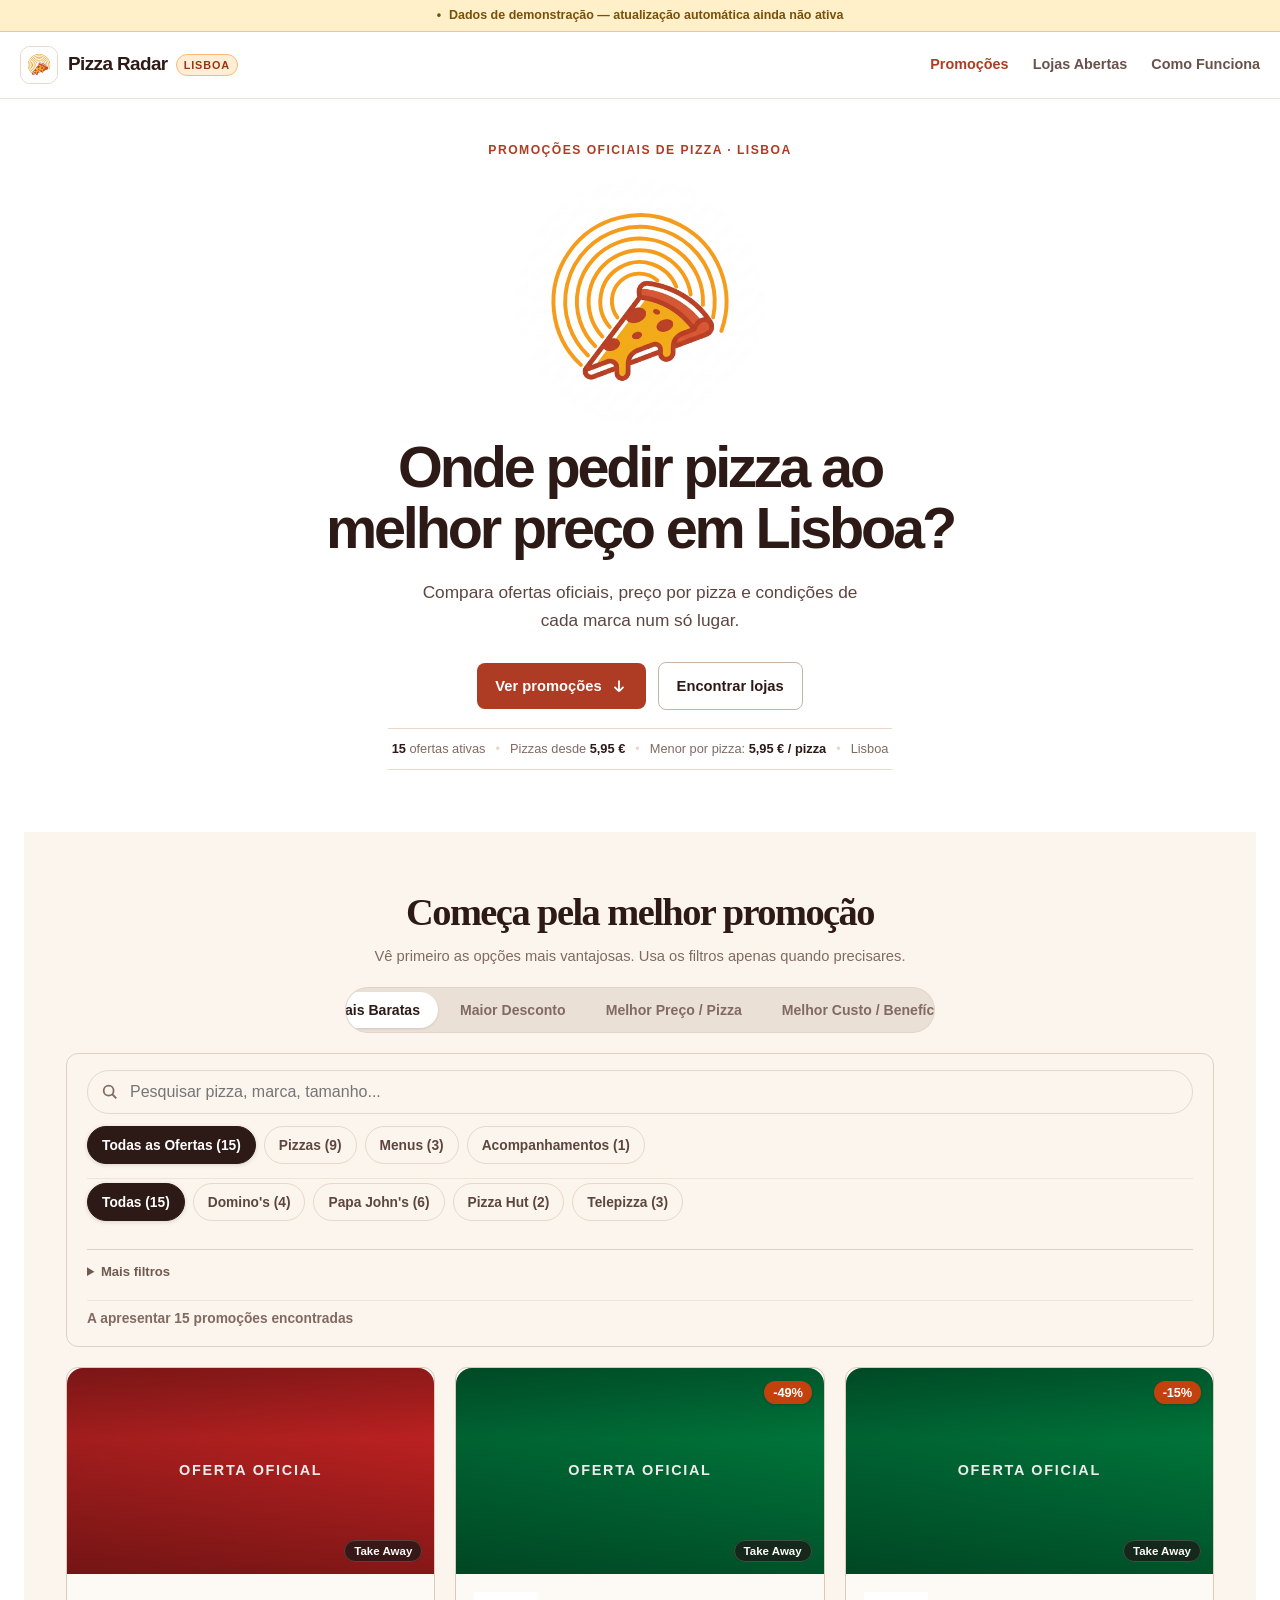
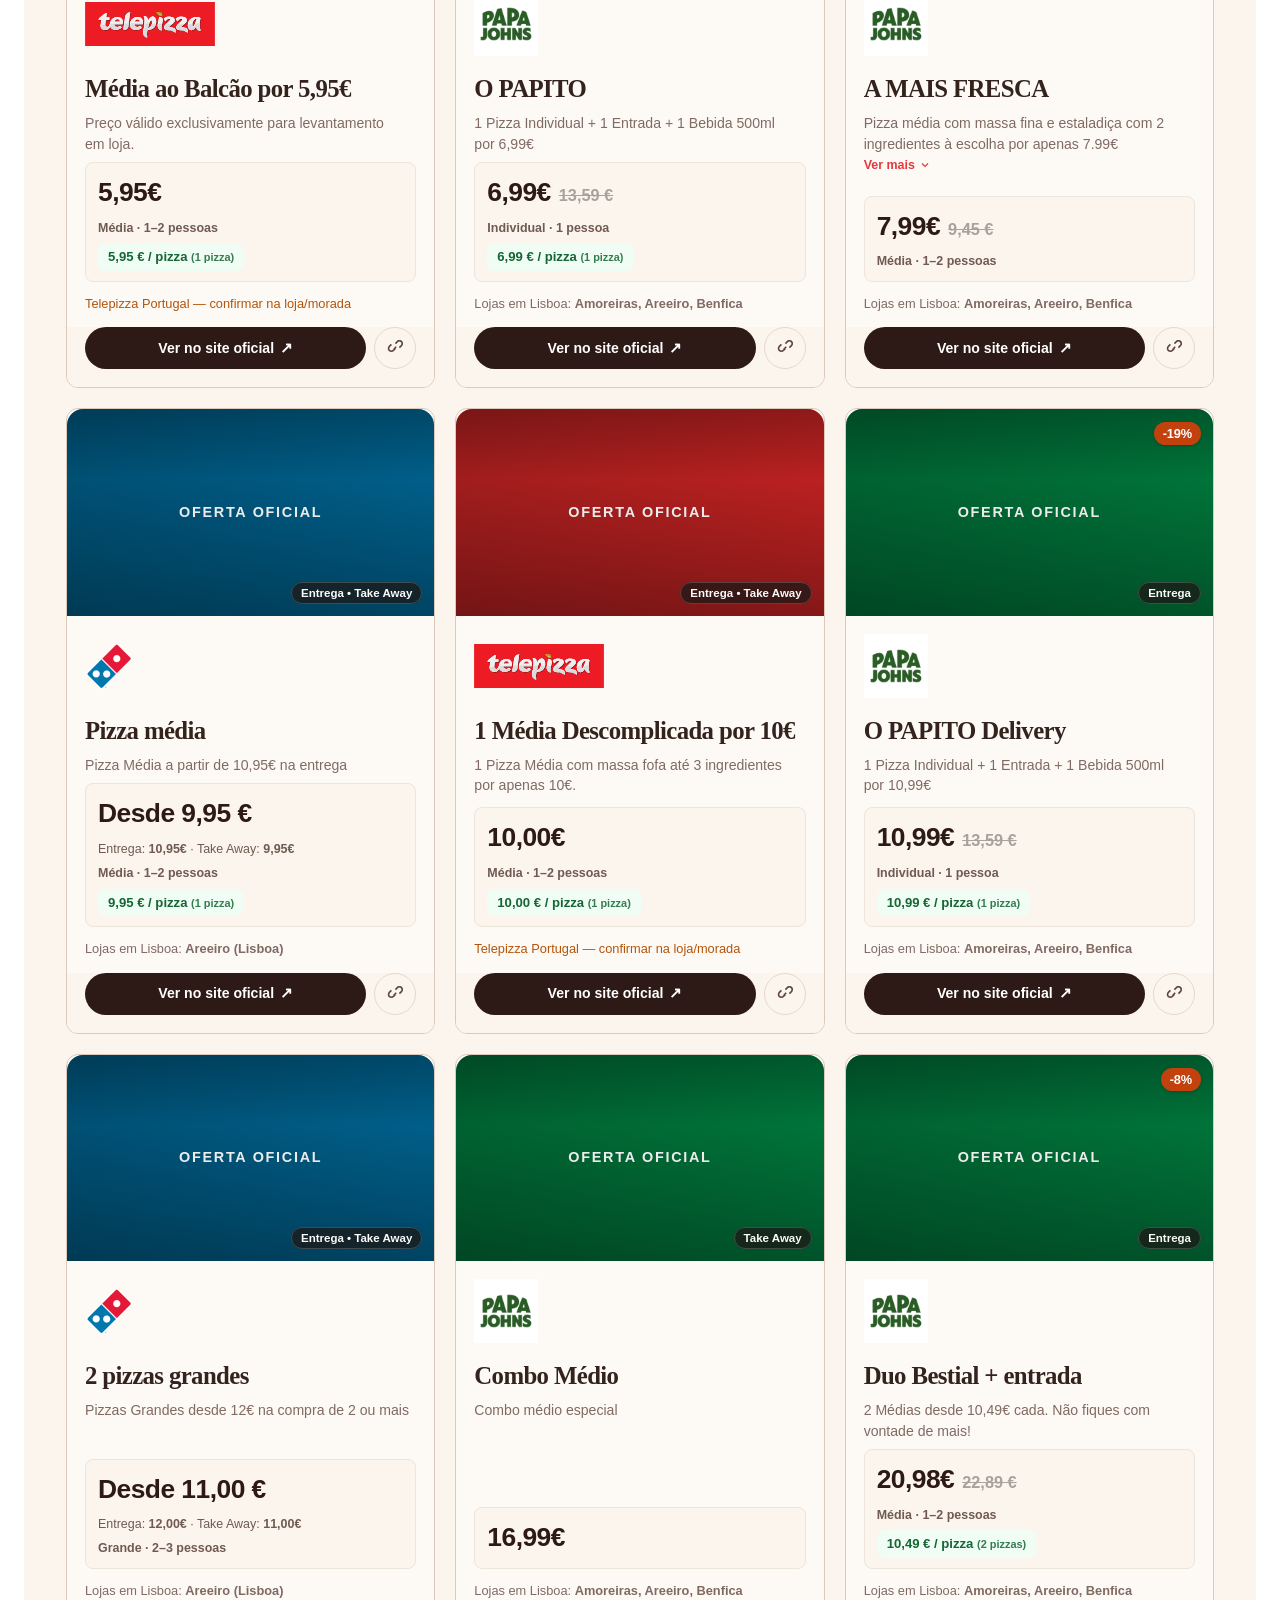
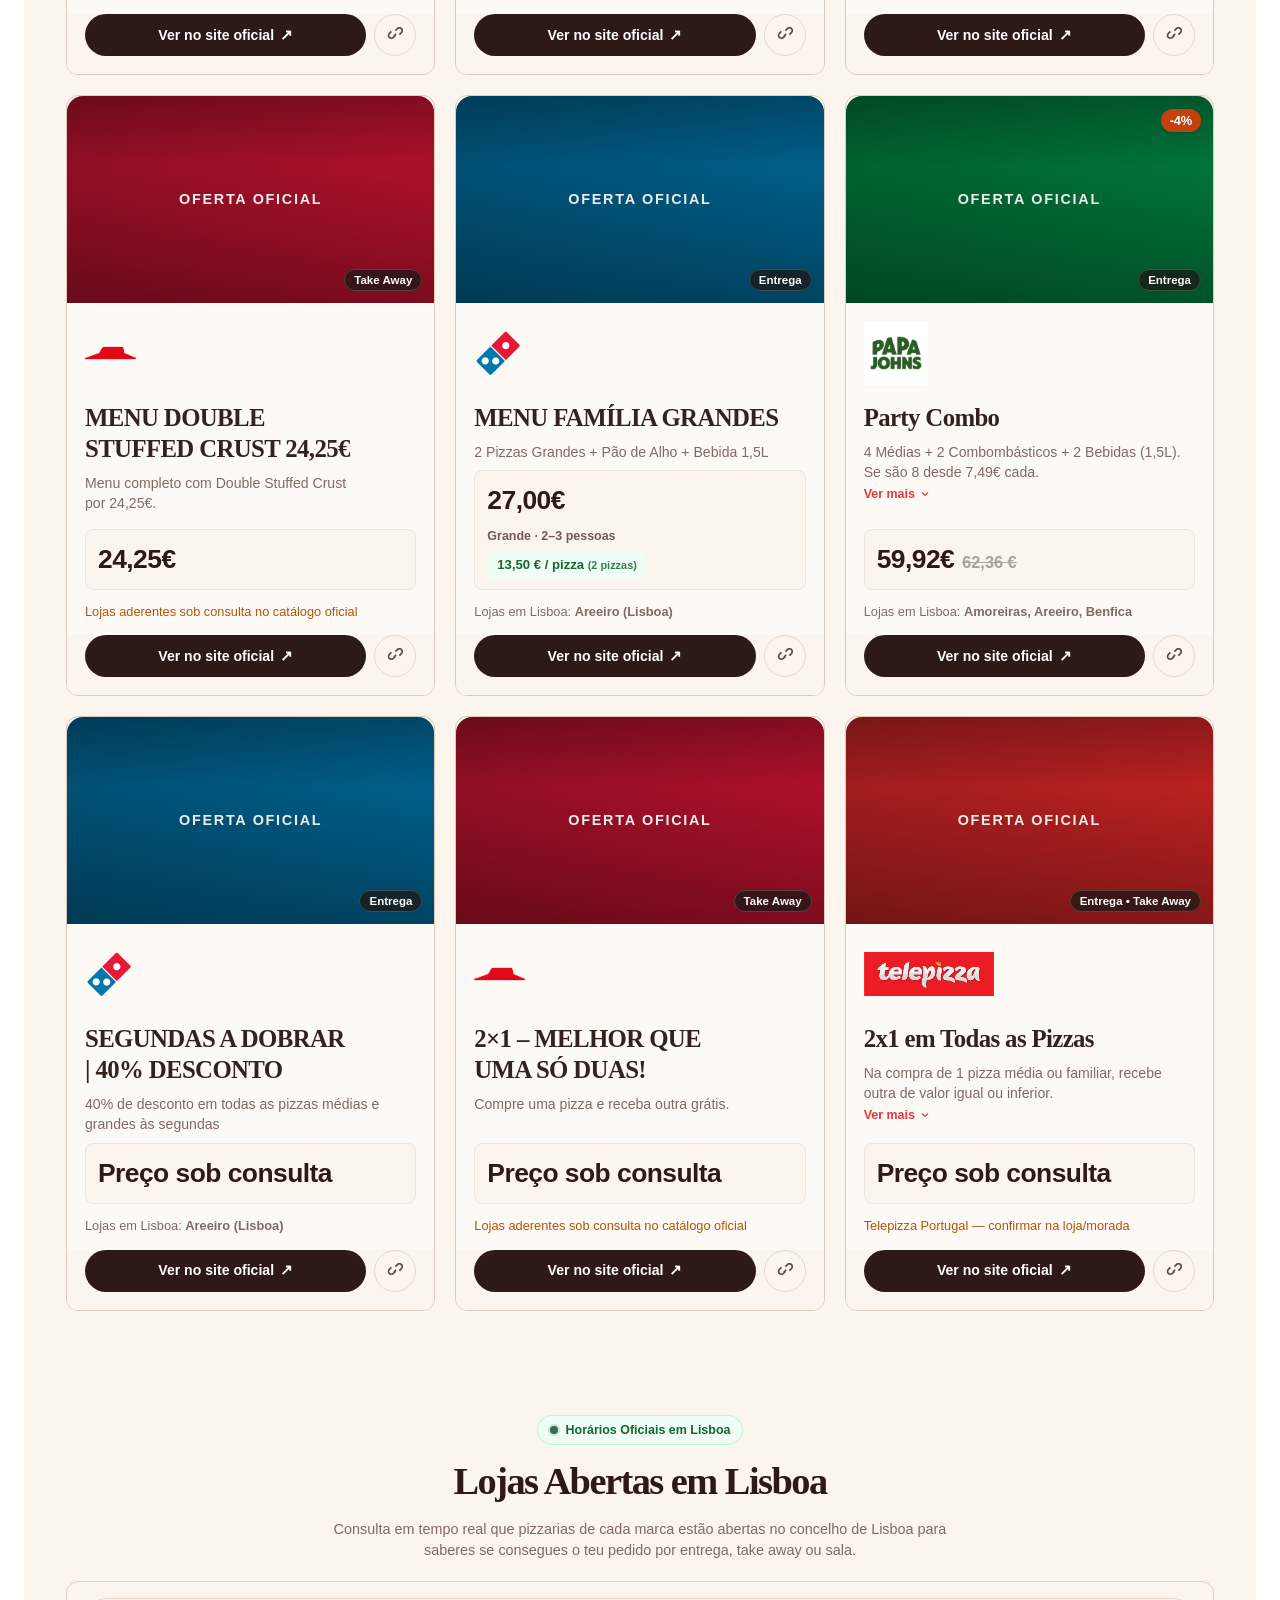
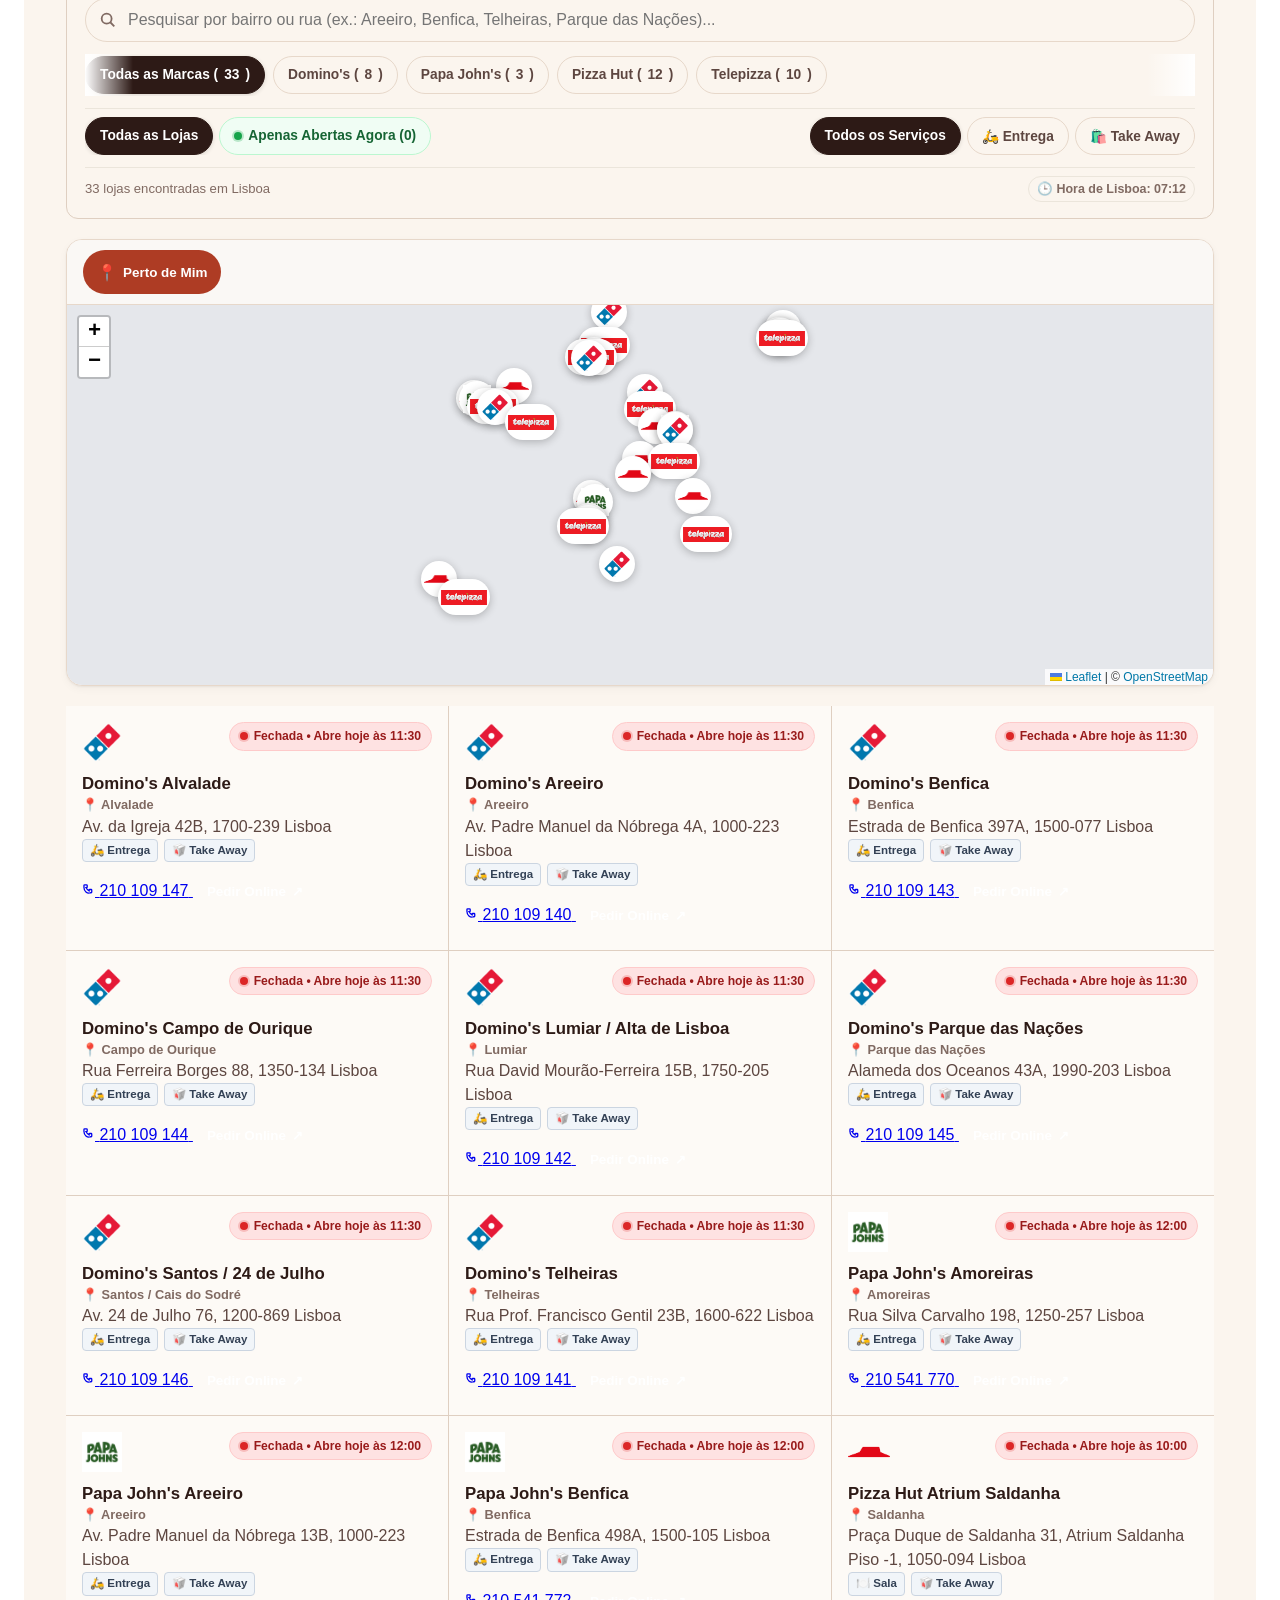
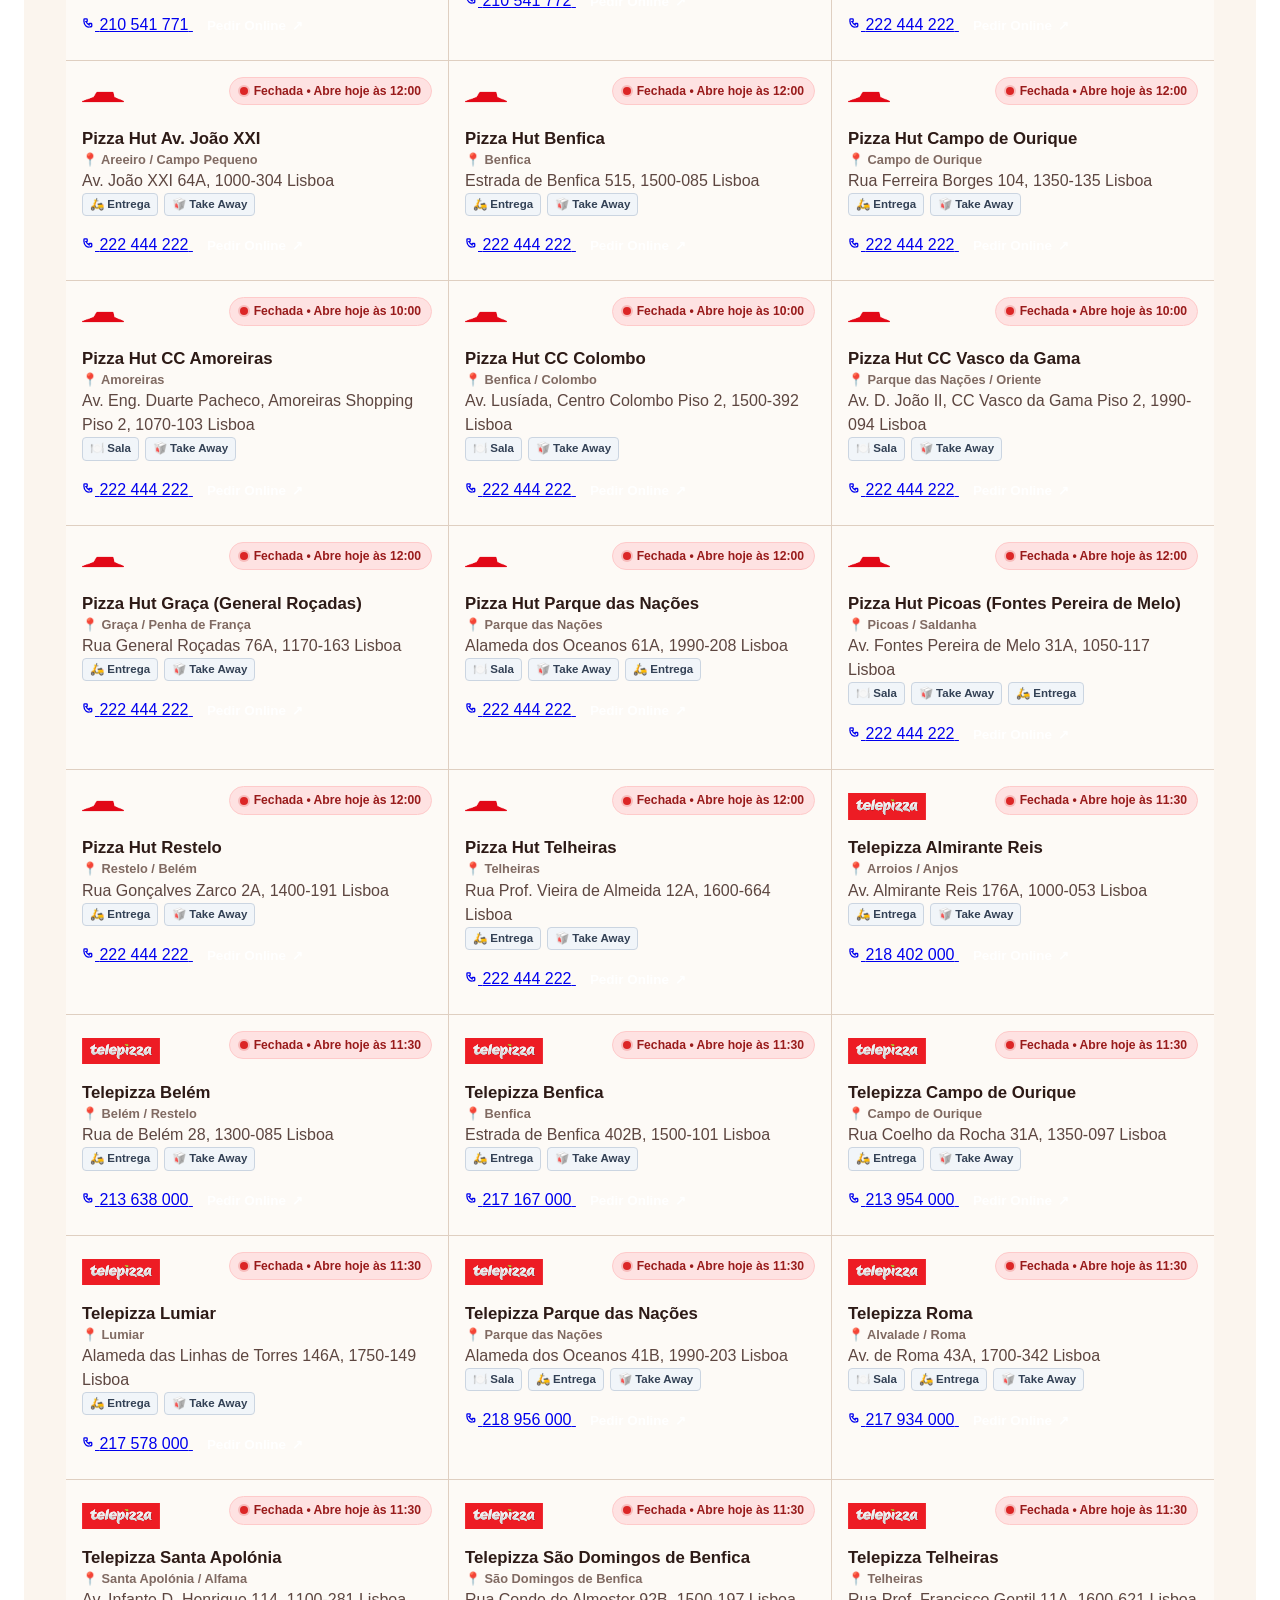
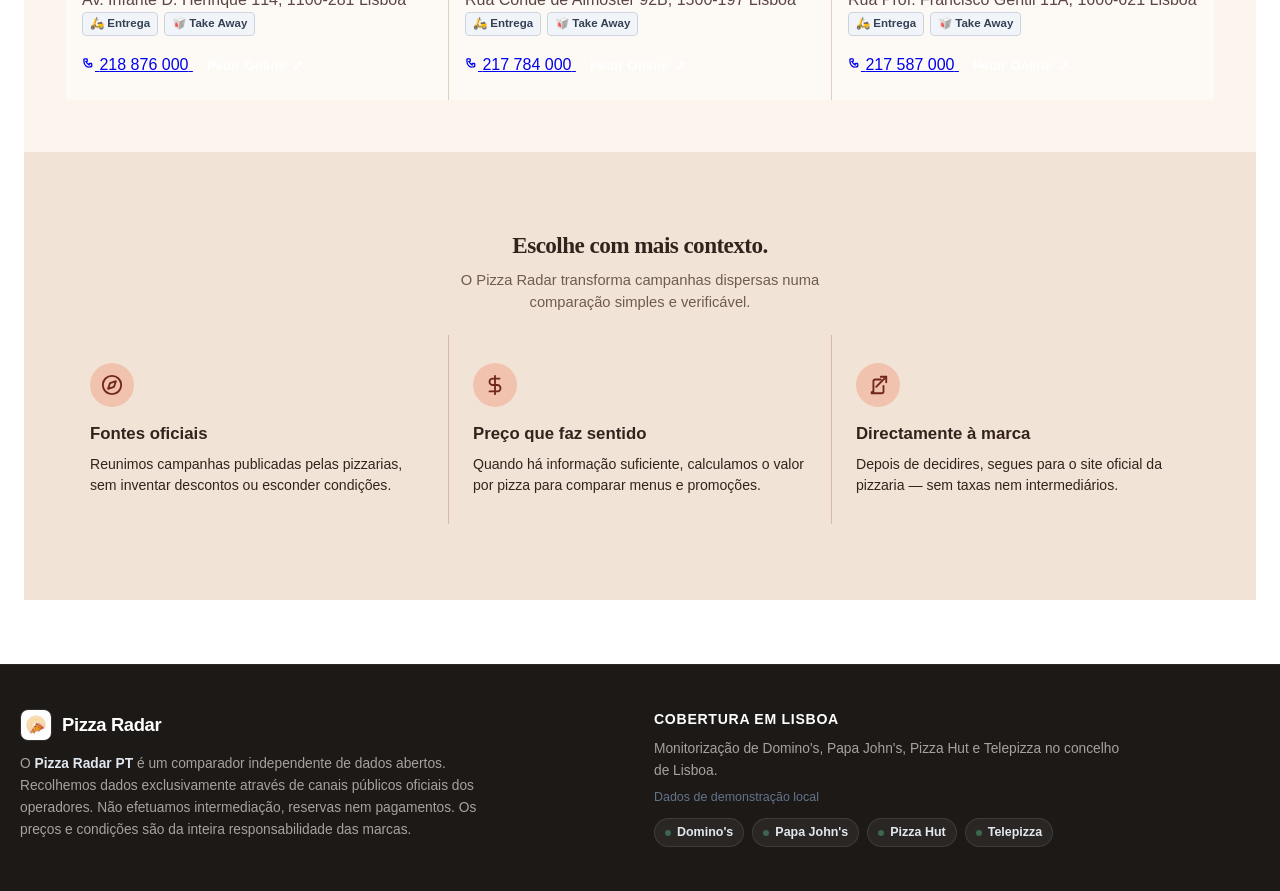
==== commit a9595d9d: "fix(links): remove broken telepizza entrada url and route to official promocoes and menus endpoints" ====
--- a/web/index.html
+++ b/web/index.html
@@ -19,7 +19,7 @@
   <link rel="icon" type="image/jpeg" href="assets/logo.jpg">
   <link rel="stylesheet" href="assets/vendor/leaflet/leaflet.css" />
   <script src="assets/vendor/leaflet/leaflet.js"></script>
-  <link rel="stylesheet" href="styles.css?v=3.5">
+  <link rel="stylesheet" href="styles.css?v=3.6">
 </head>
 <body>
   <a href="#main-content" class="skip-link">Saltar para o conteúdo principal</a>
@@ -424,6 +424,6 @@
     </button>
   </nav>
 
-  <script src="app.js?v=3.5" defer></script>
+  <script src="app.js?v=3.6" defer></script>
 </body>
 </html>
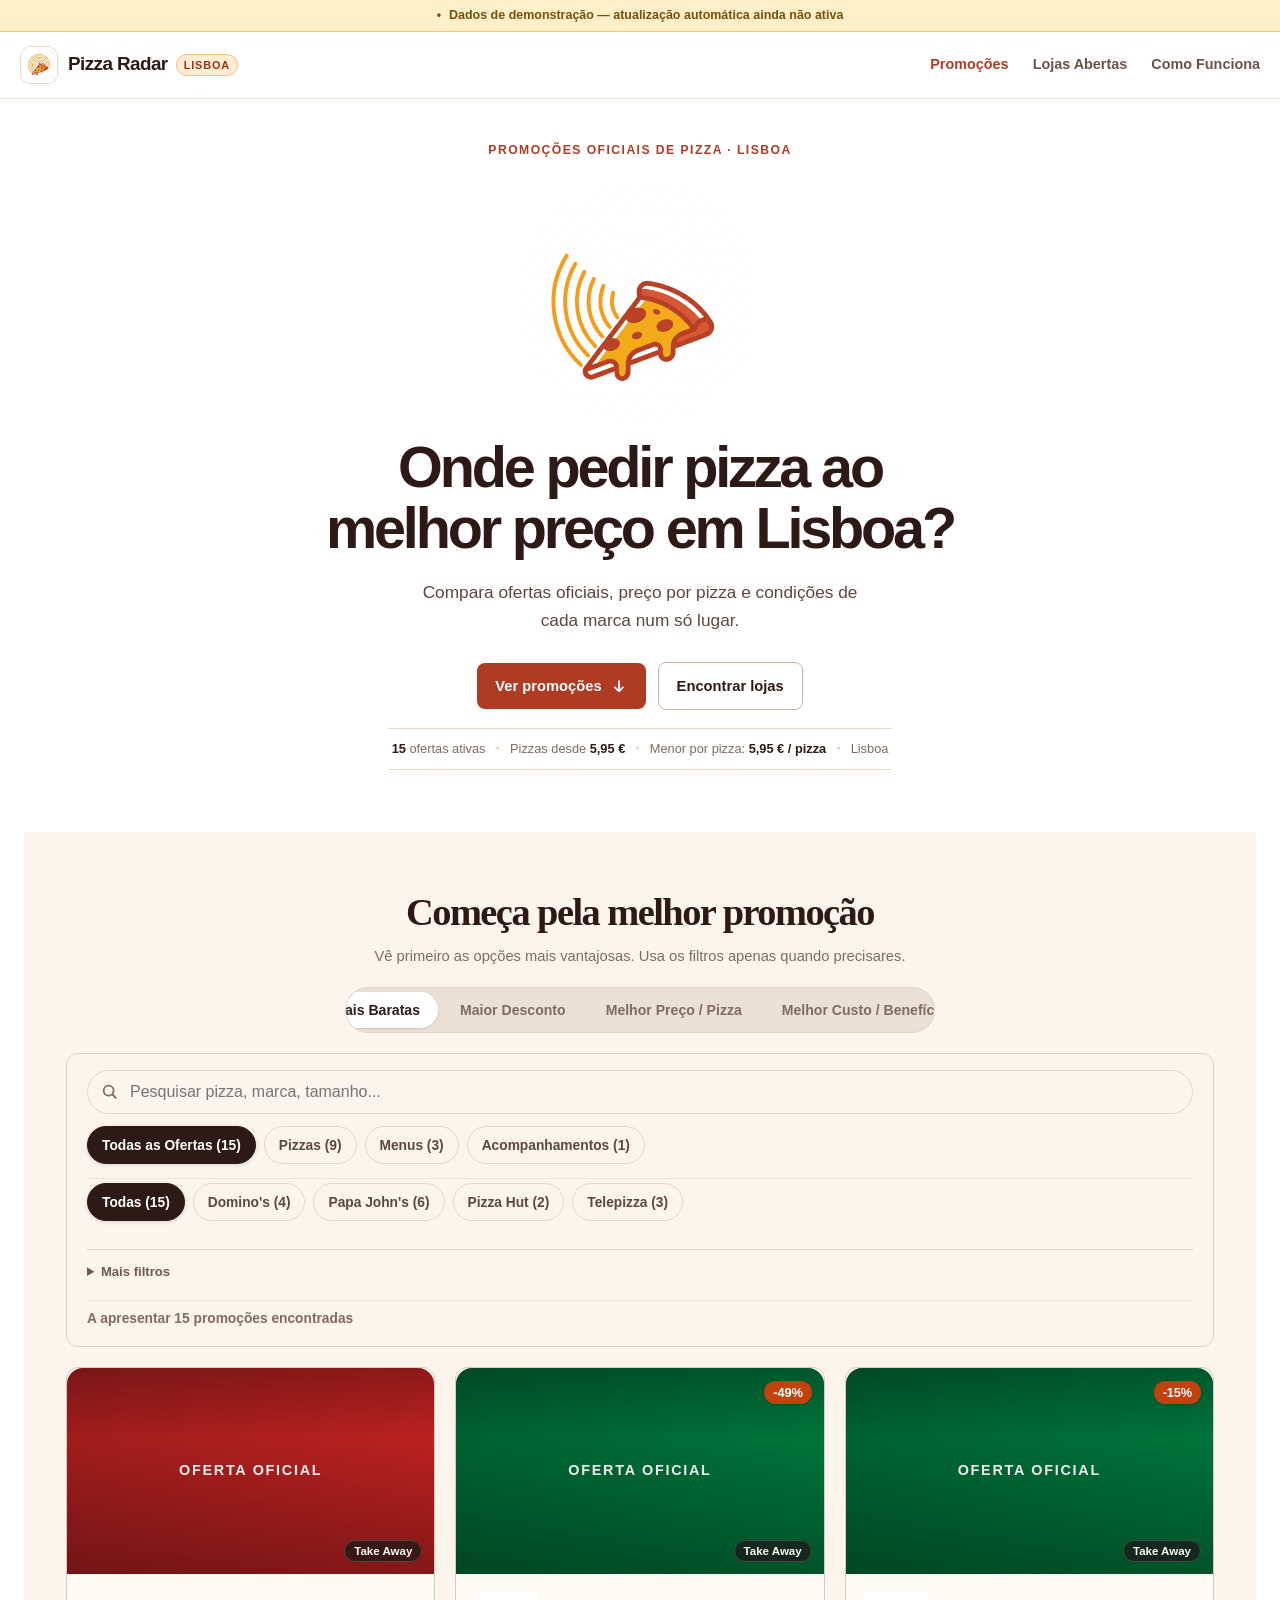
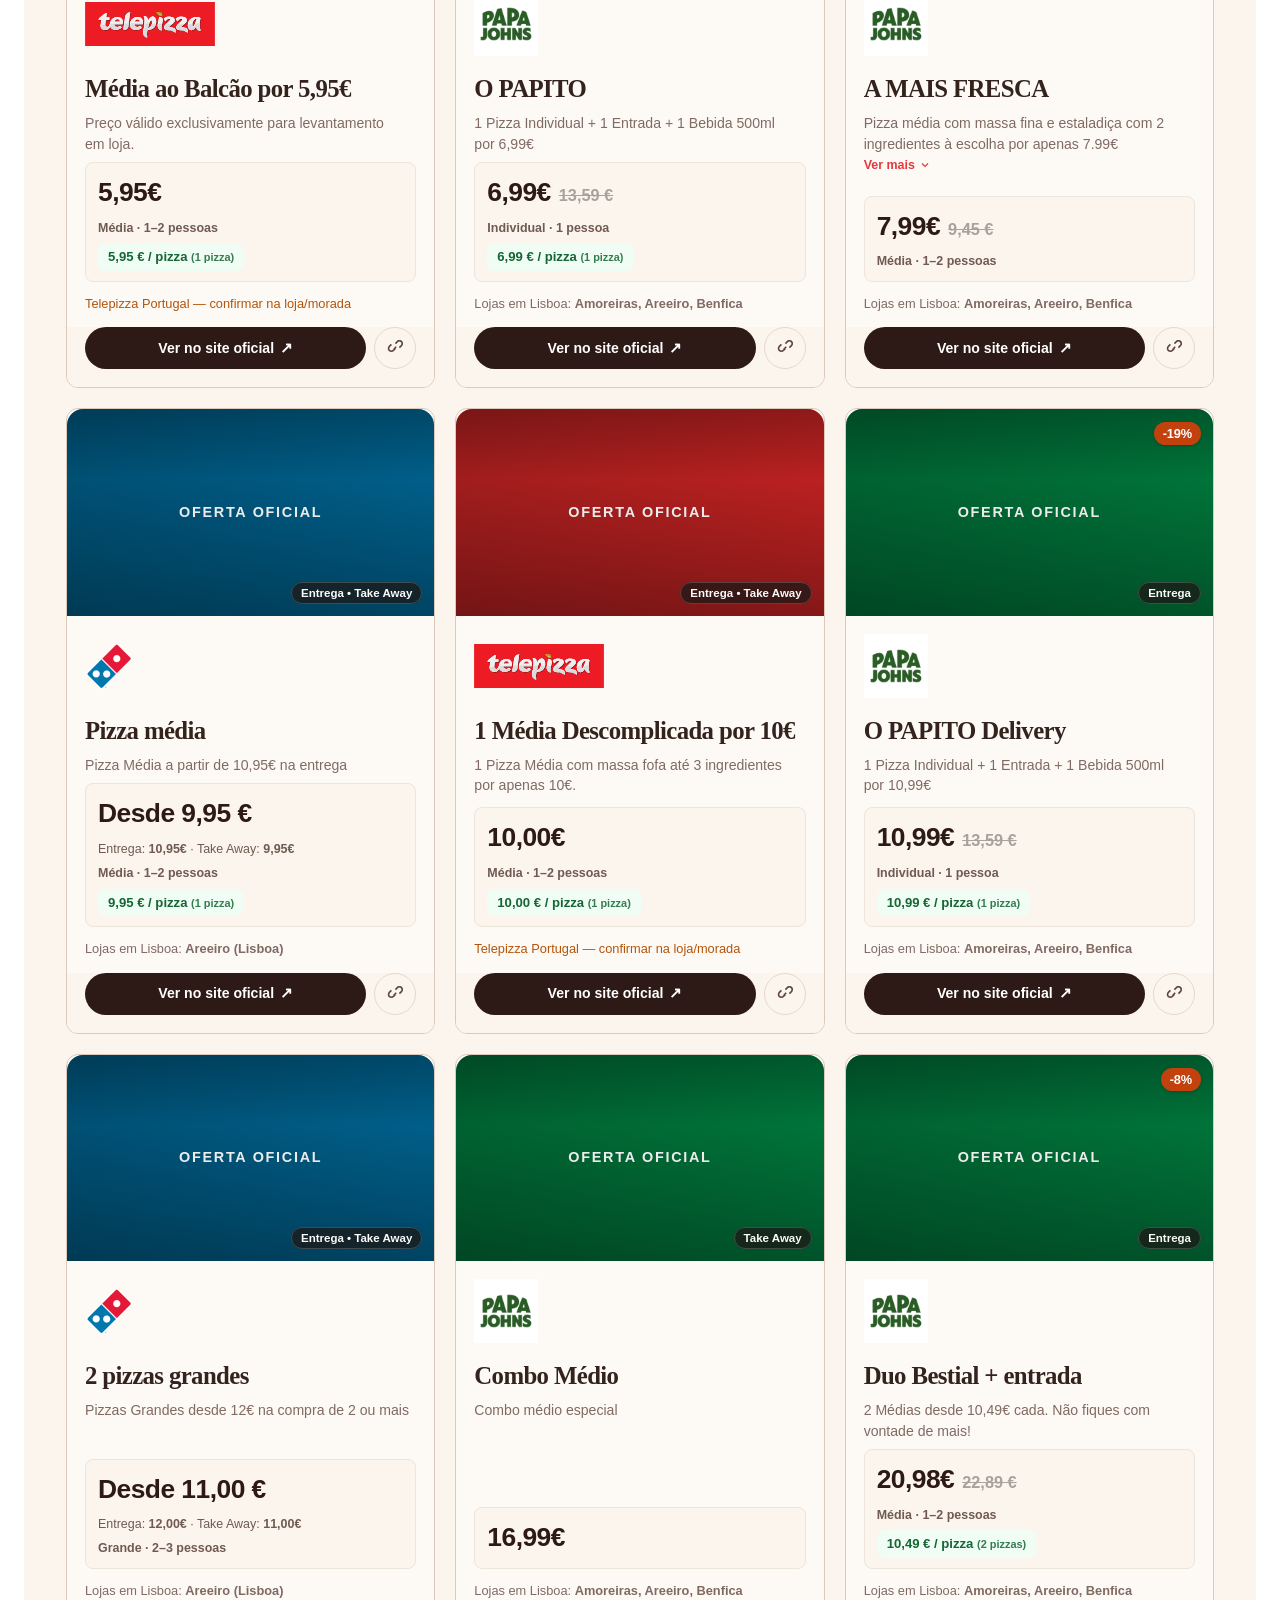
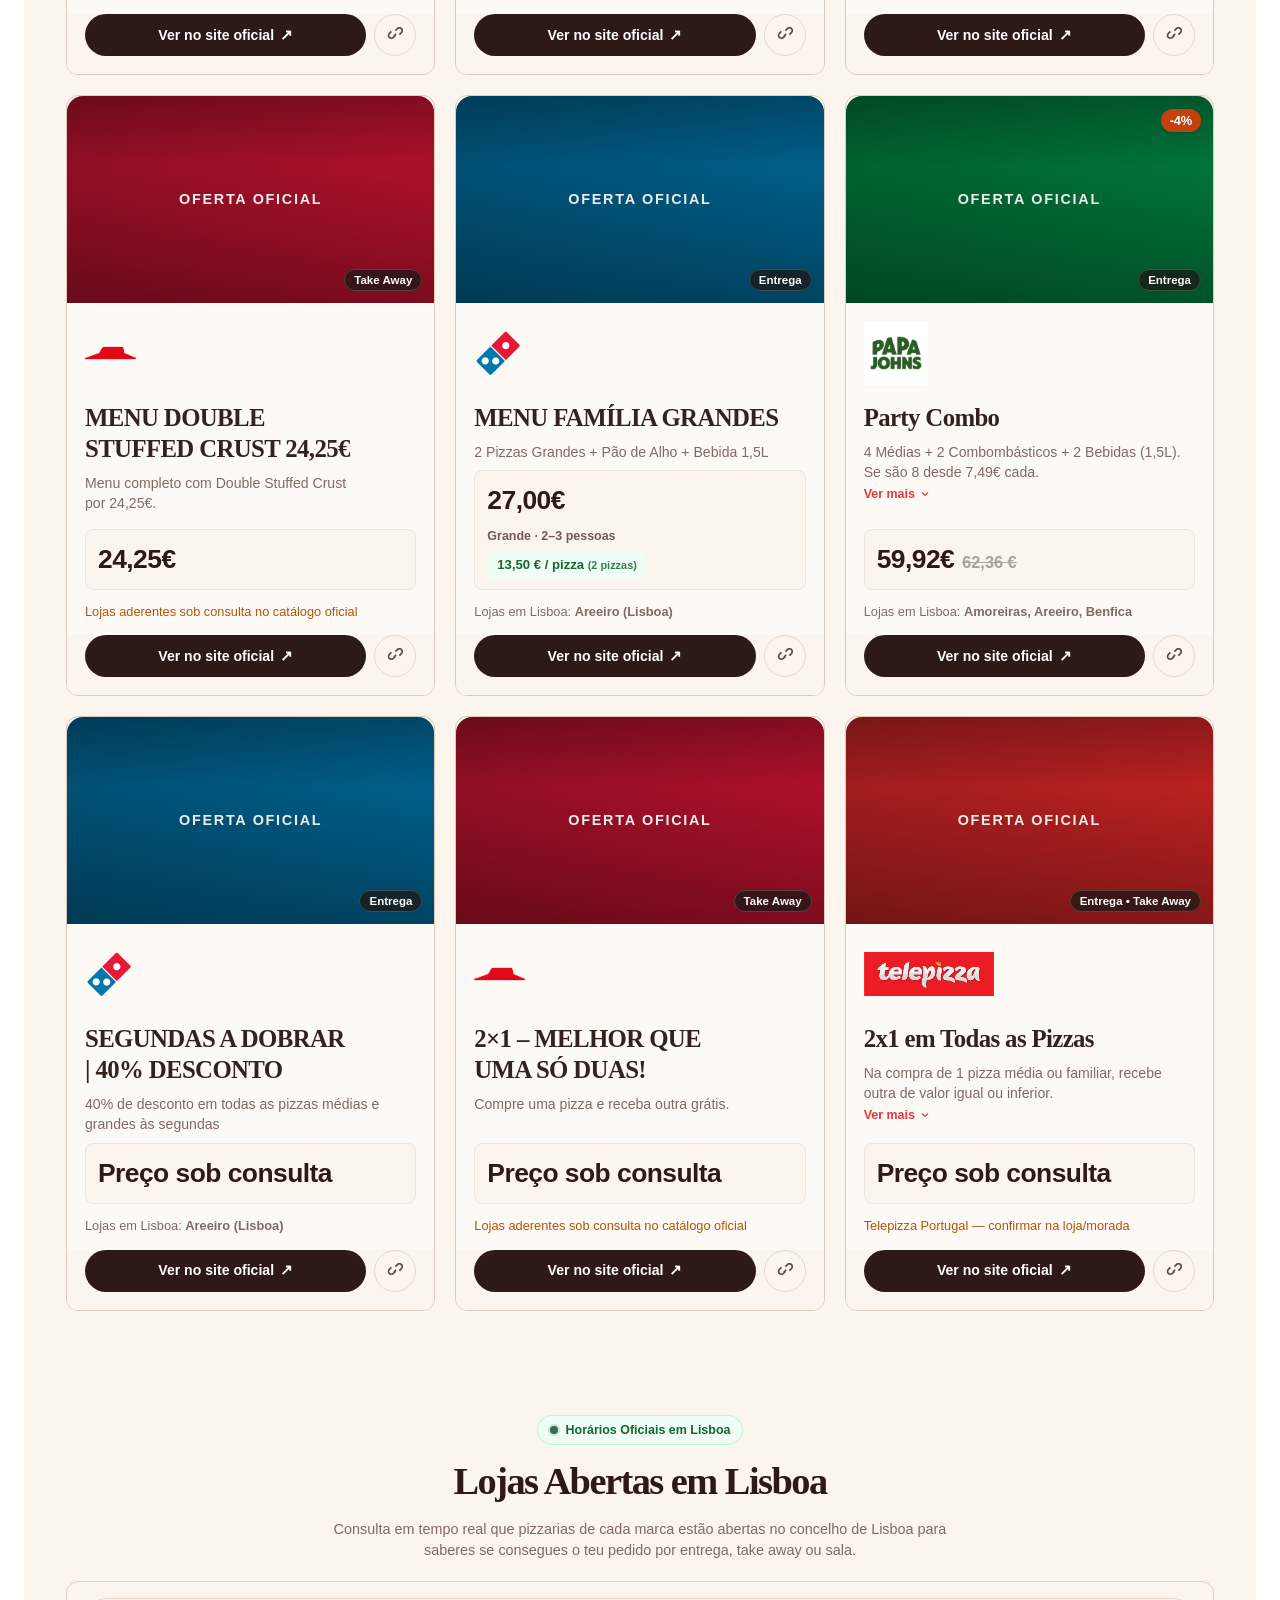
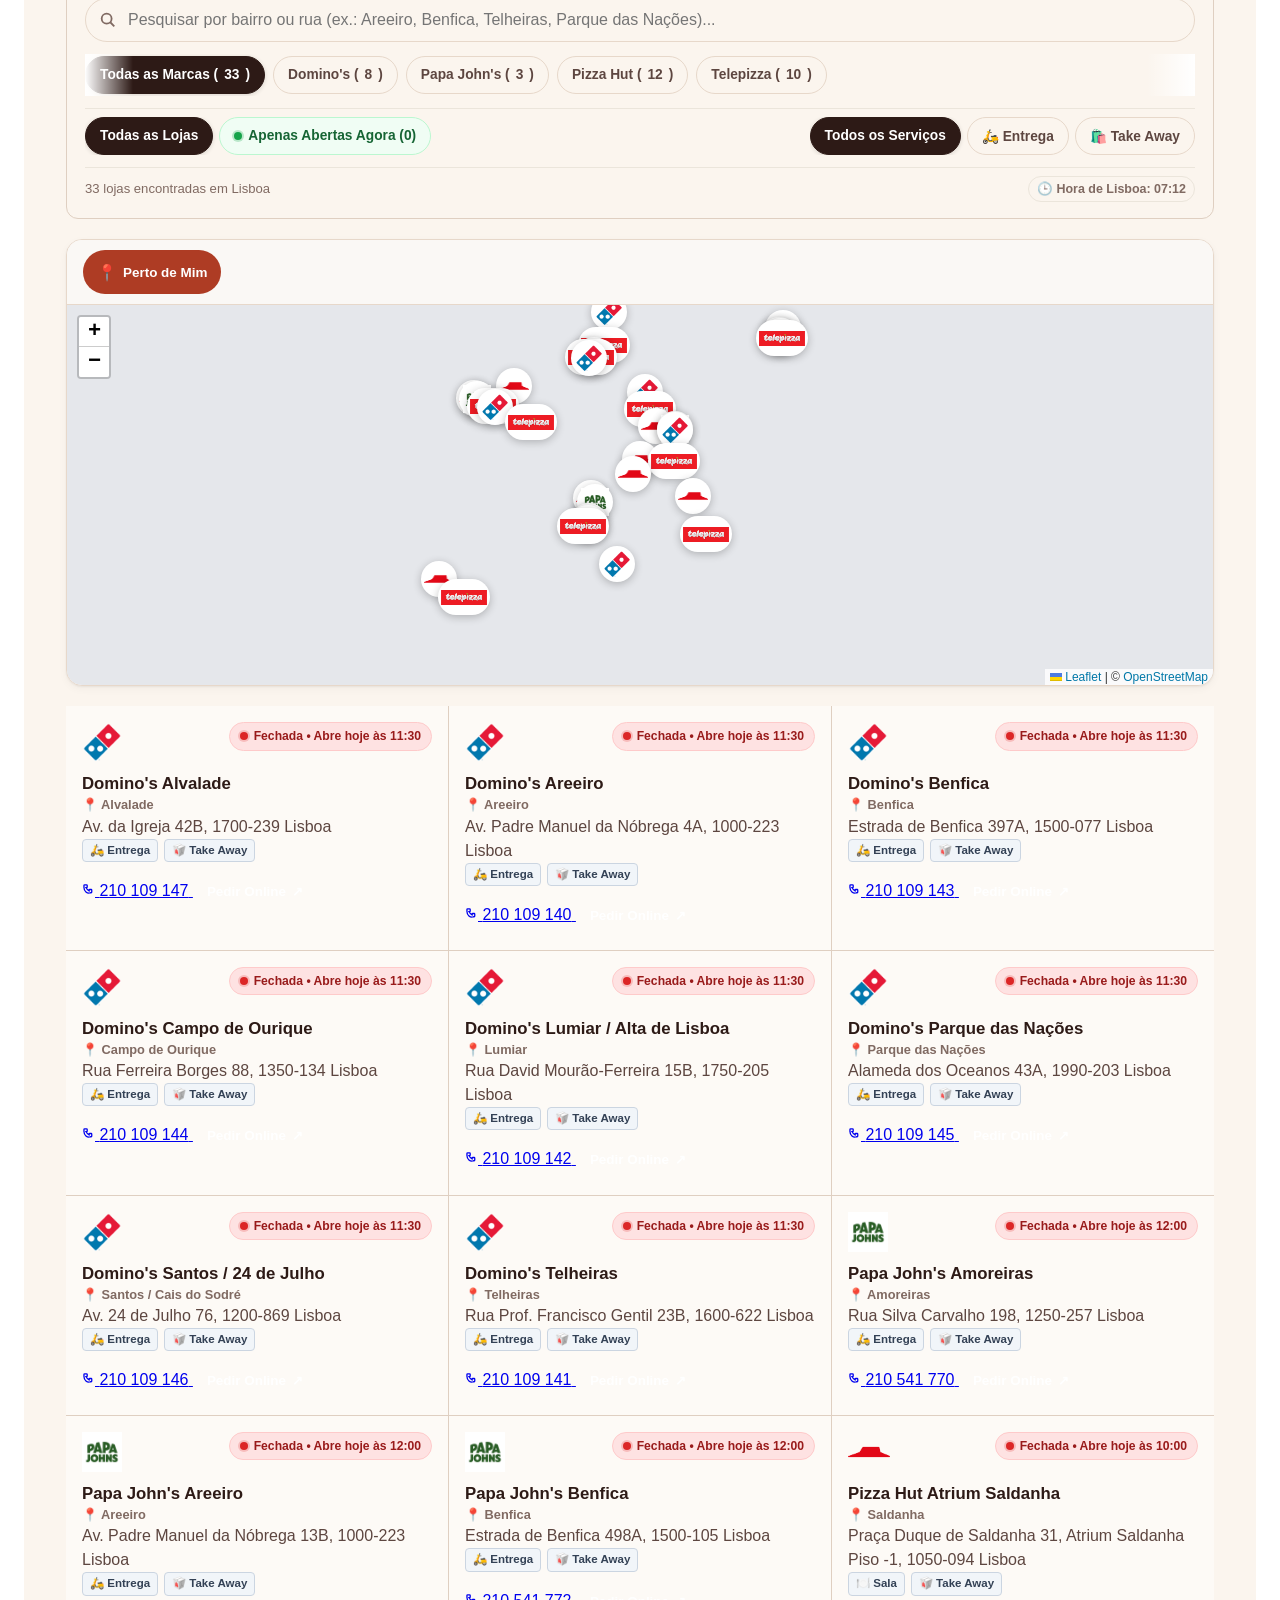
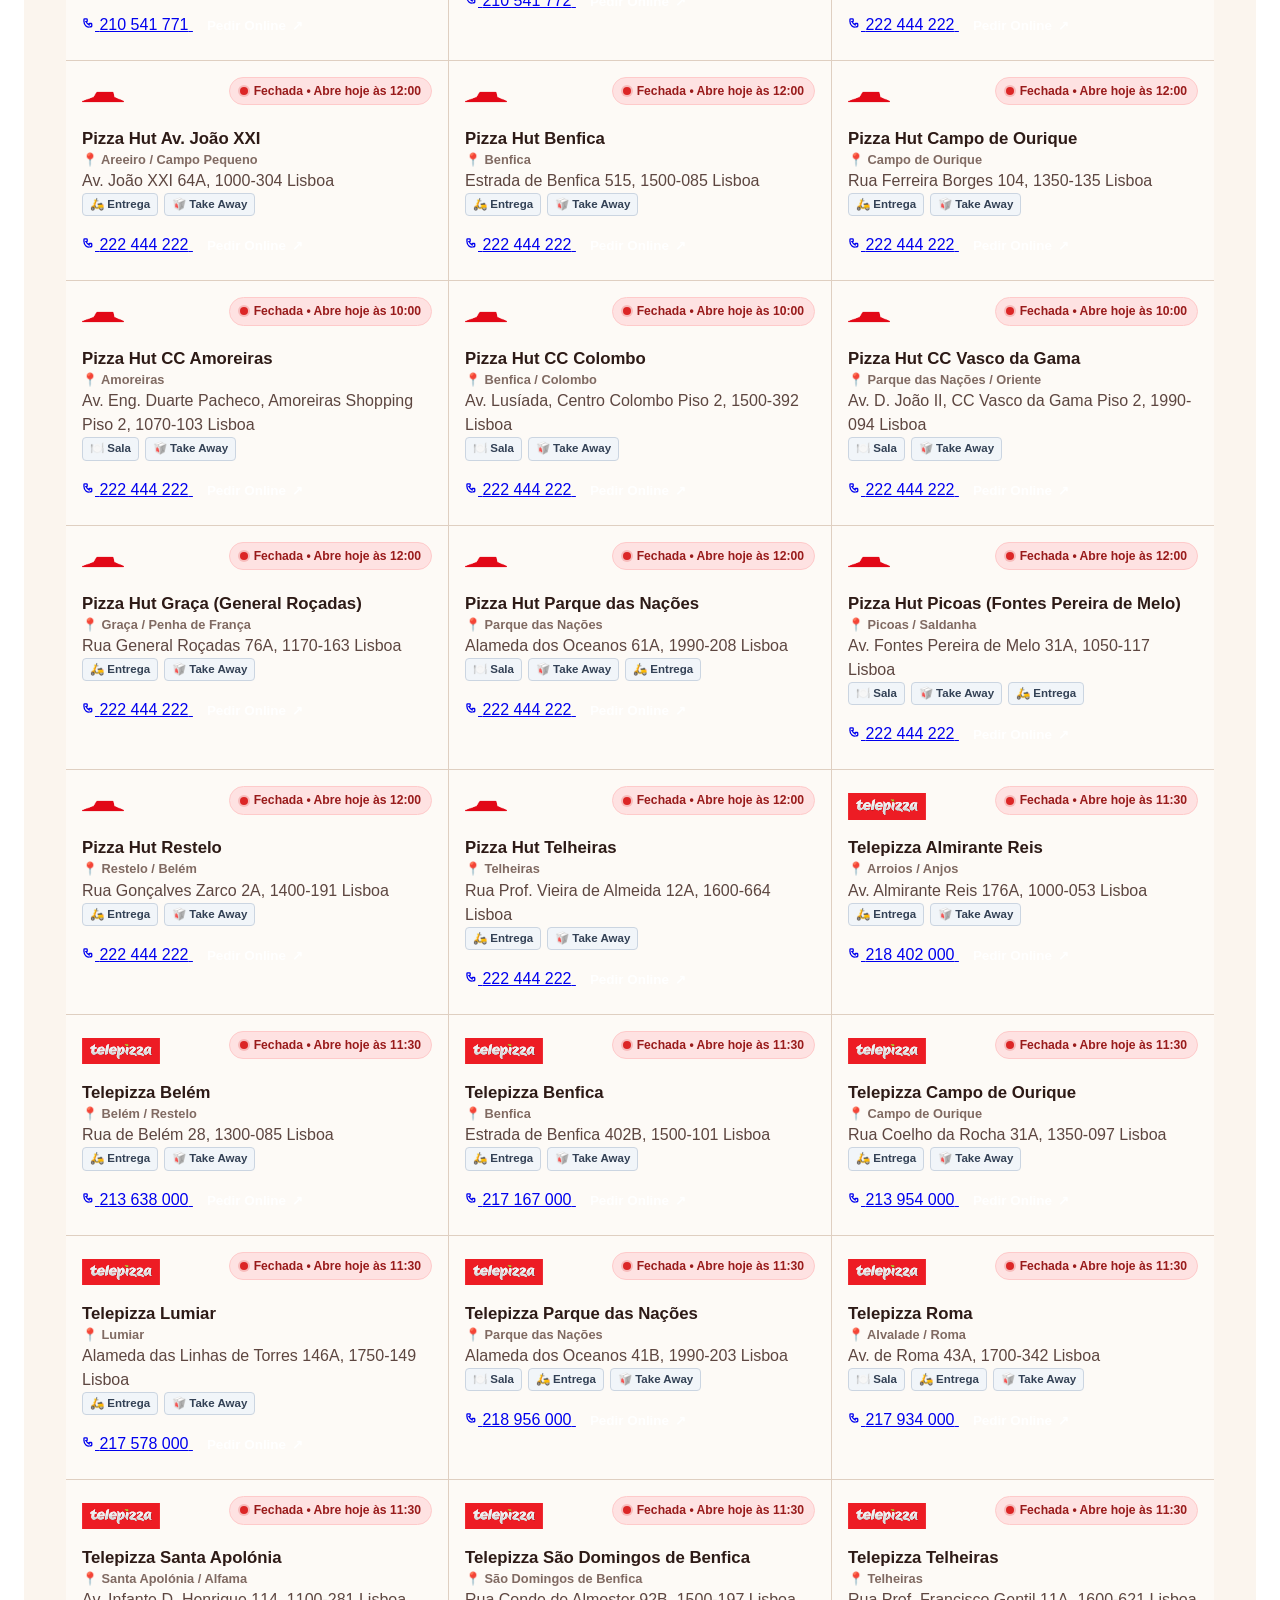
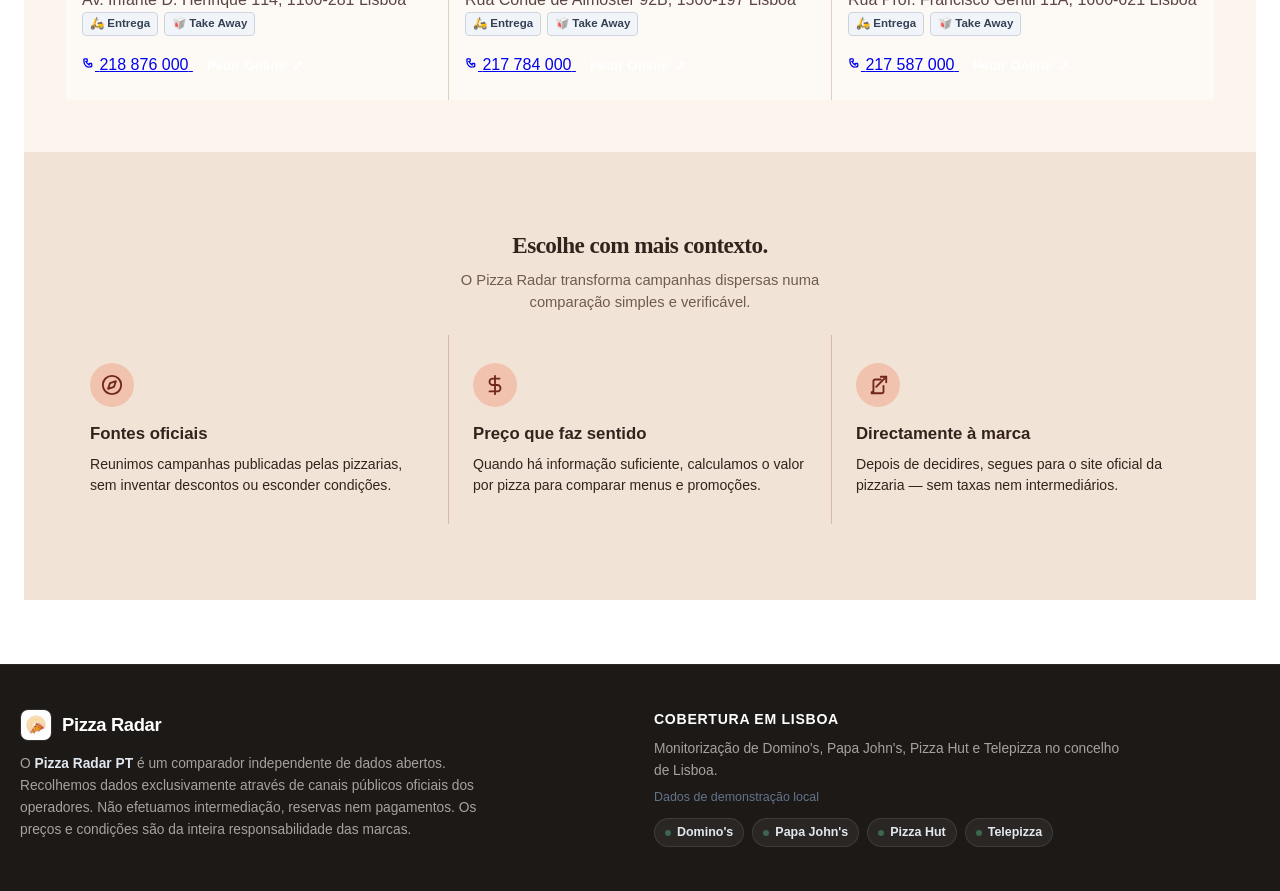
==== commit bbab9901: "fix(ui): restore mobile hero navigation after map view Switch the visible mobile section before scro" ====
--- a/web/index.html
+++ b/web/index.html
@@ -424,6 +424,6 @@
     </button>
   </nav>
 
-  <script src="app.js?v=3.6" defer></script>
+  <script src="app.js?v=3.7" defer></script>
 </body>
 </html>
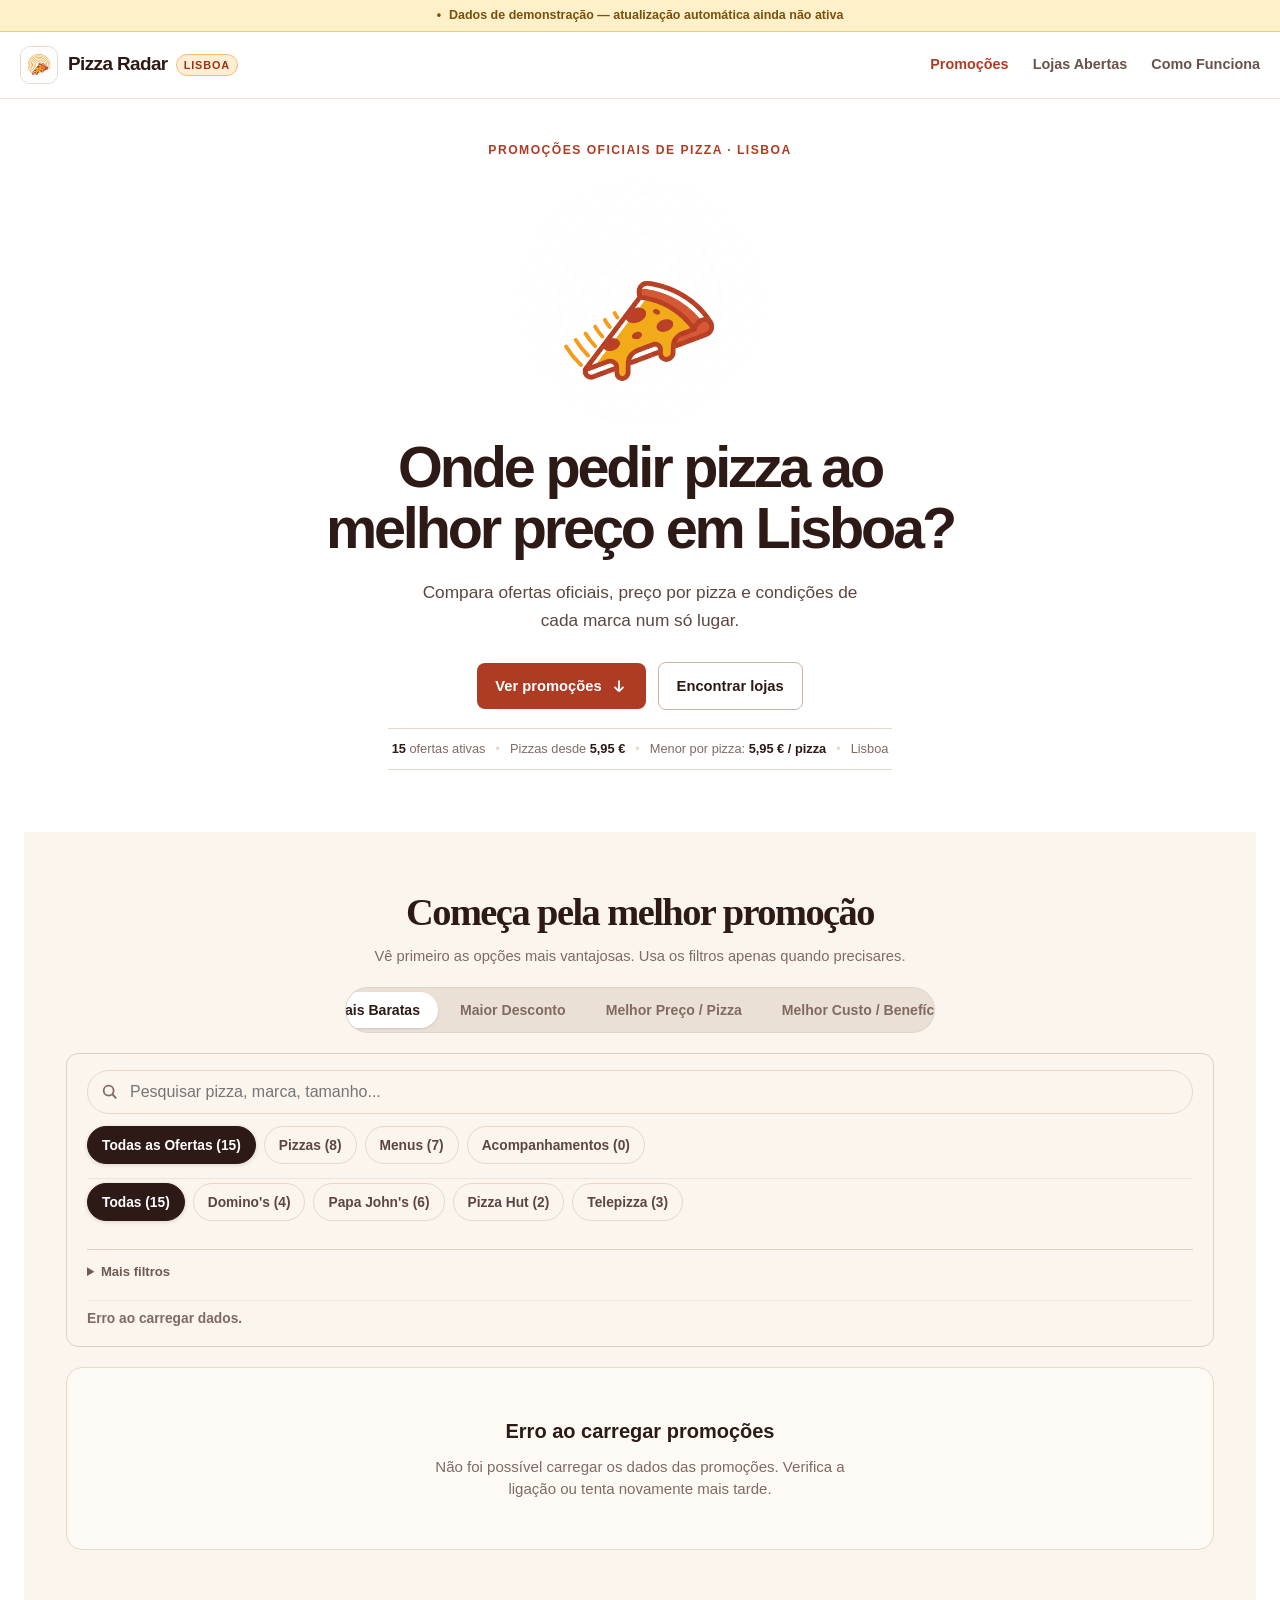
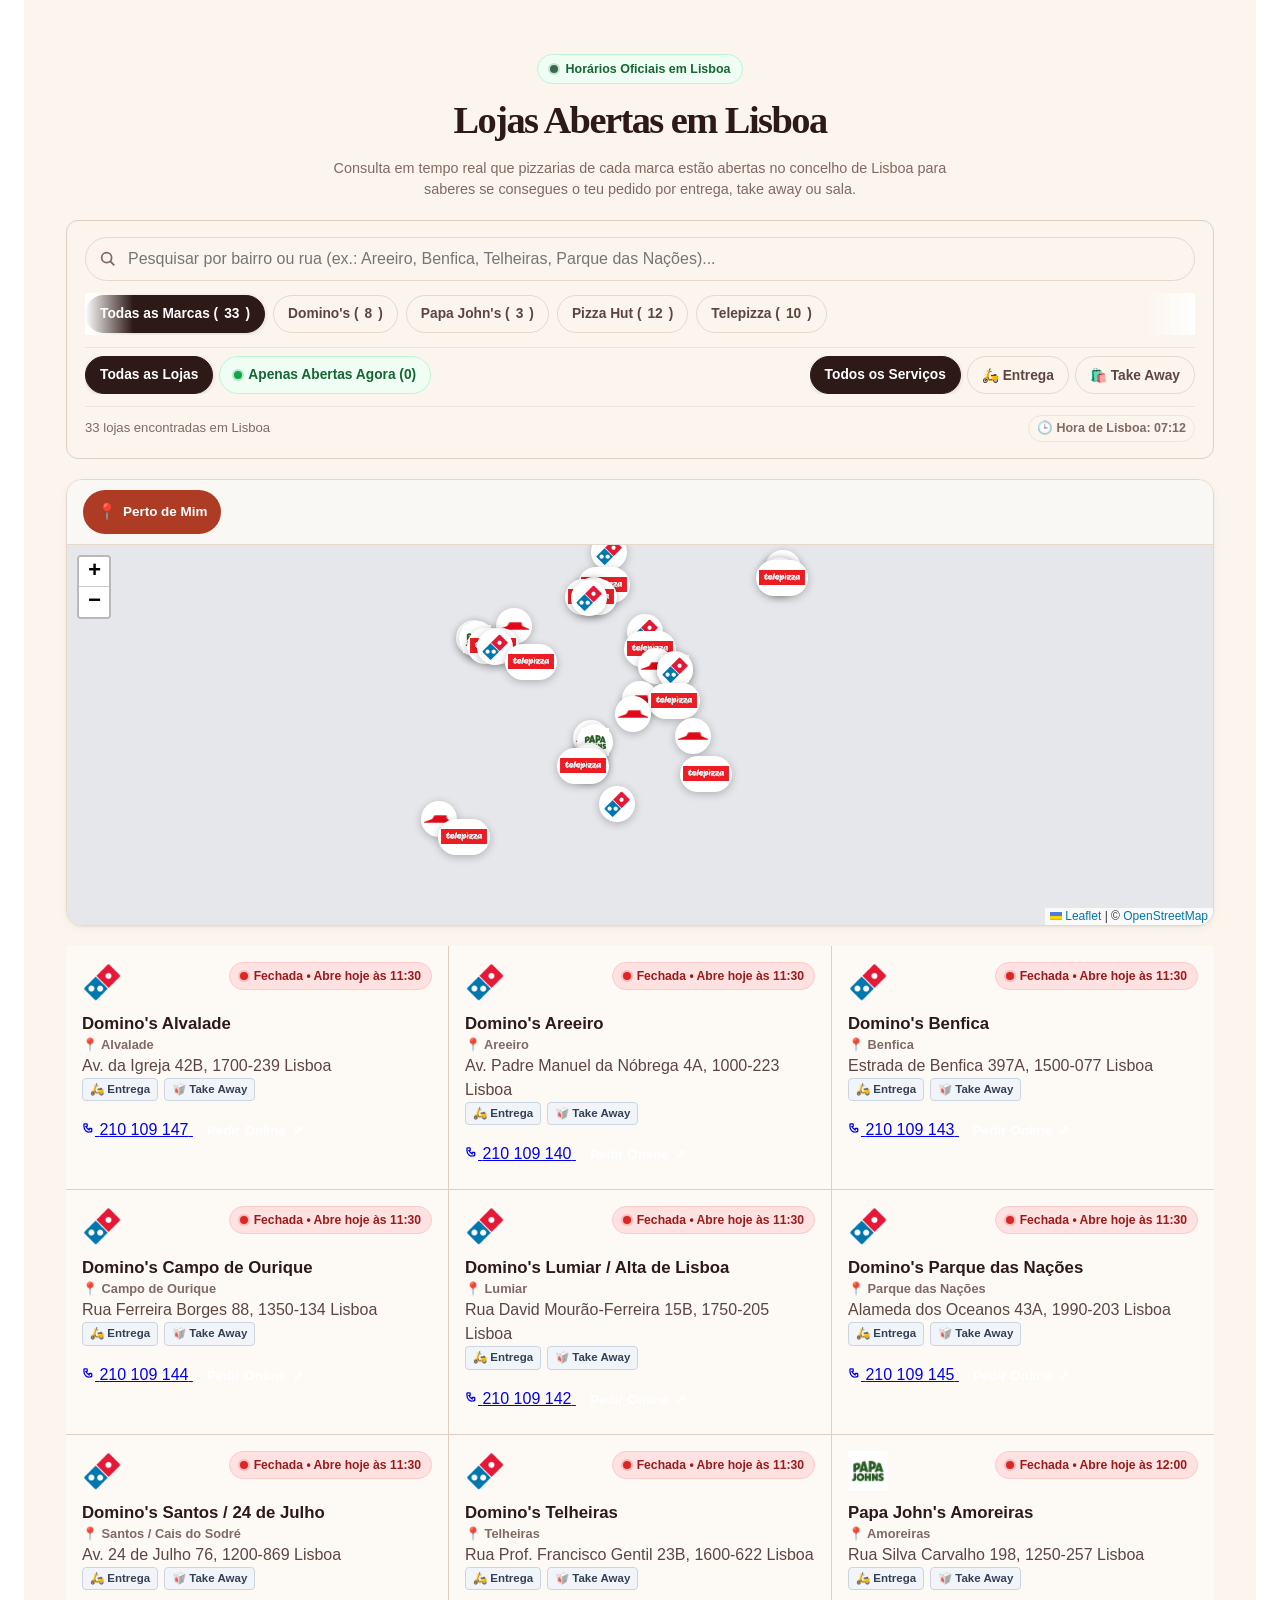
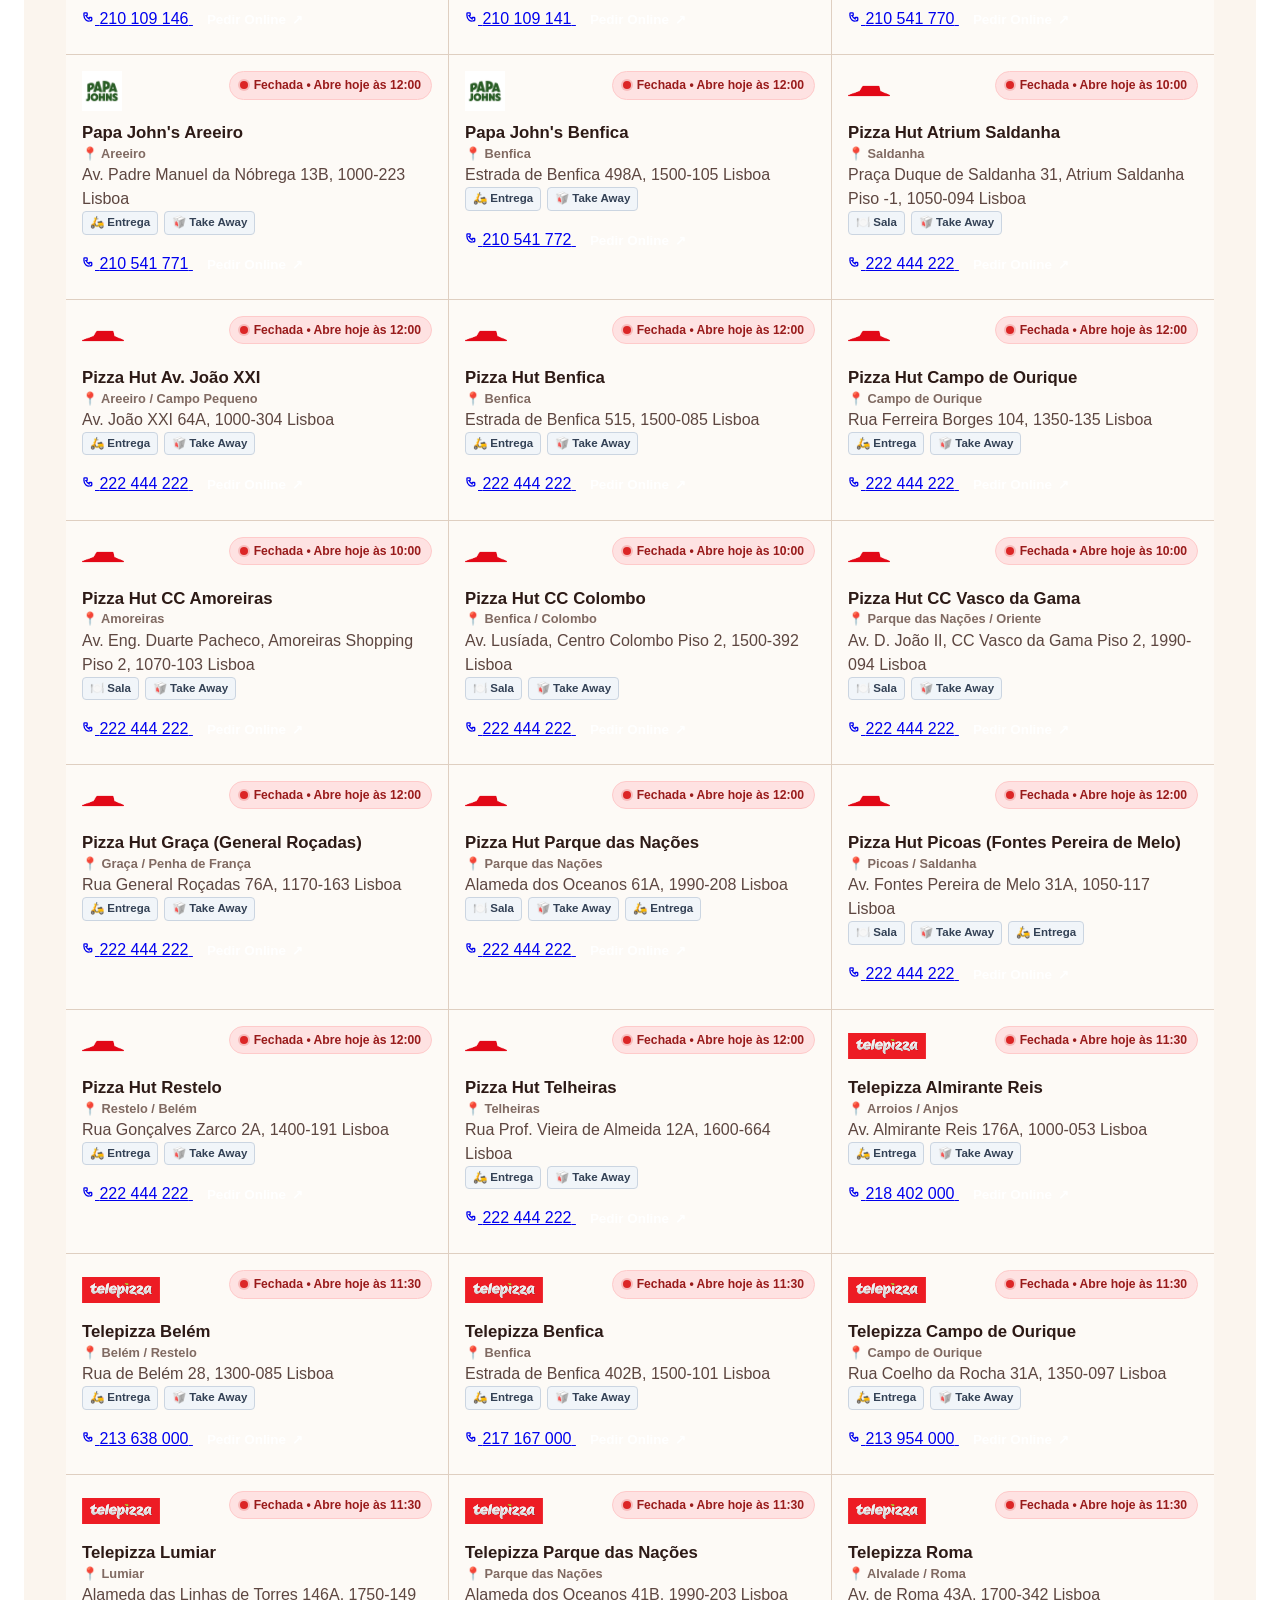
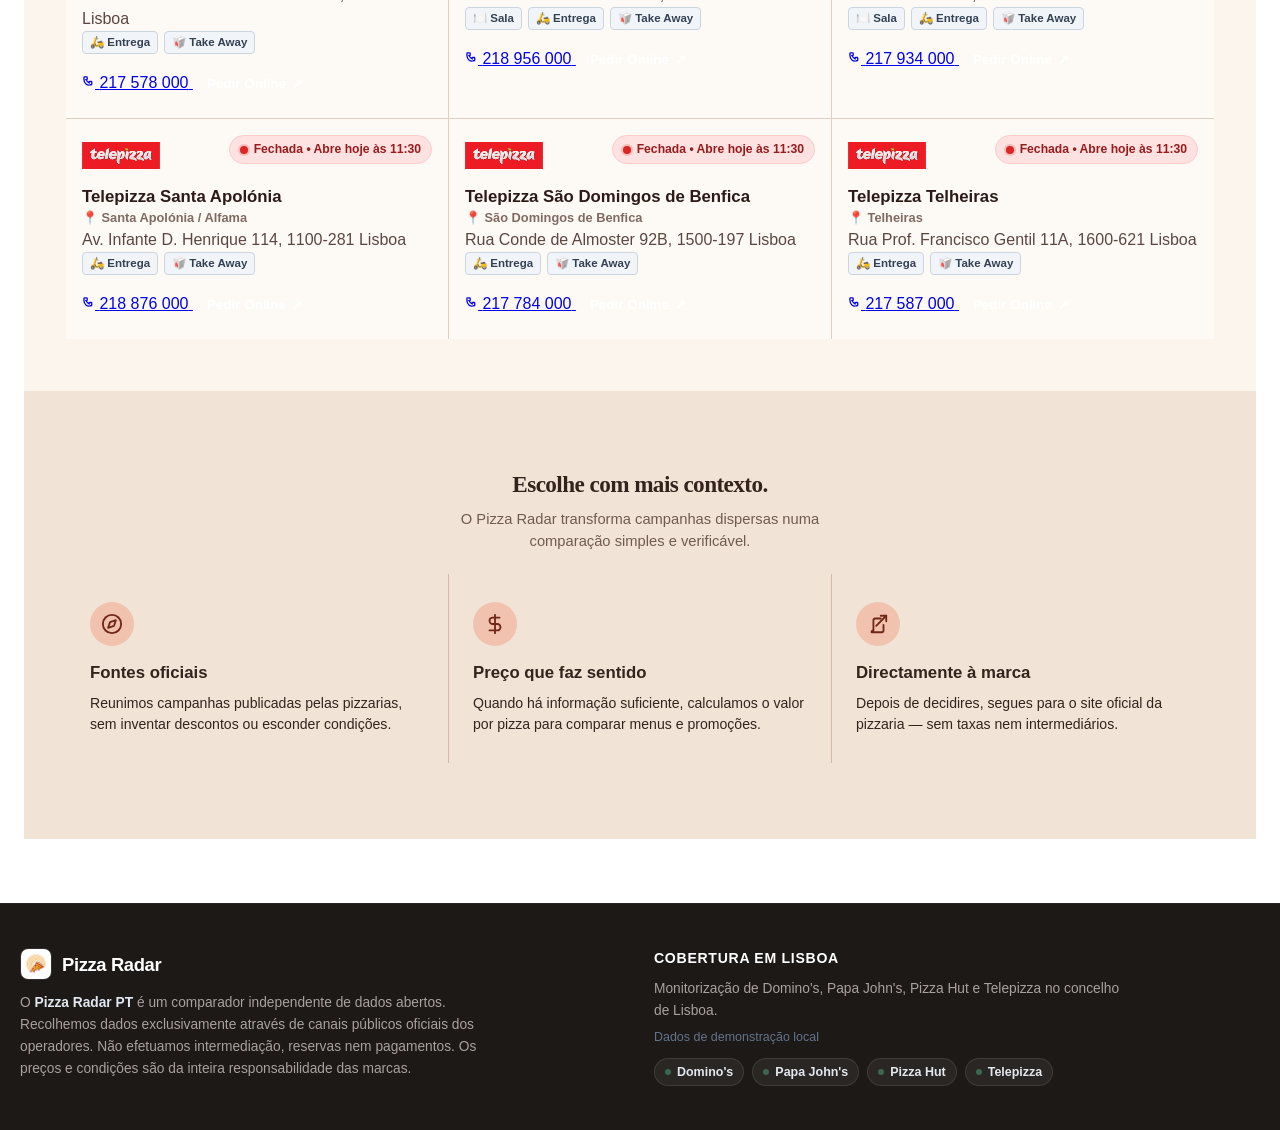
==== commit bec57a1b: "feat: add pizza_size detection to Domino's, Papa John's, and Telepizza adapters All three adapters n" ====
--- a/web/index.html
+++ b/web/index.html
@@ -19,7 +19,7 @@
   <link rel="icon" type="image/jpeg" href="assets/logo.jpg">
   <link rel="stylesheet" href="assets/vendor/leaflet/leaflet.css" />
   <script src="assets/vendor/leaflet/leaflet.js"></script>
-  <link rel="stylesheet" href="styles.css?v=3.6">
+  <link rel="stylesheet" href="styles.css?v=2.18">
 </head>
 <body>
   <a href="#main-content" class="skip-link">Saltar para o conteúdo principal</a>
@@ -424,6 +424,6 @@
     </button>
   </nav>
 
-  <script src="app.js?v=3.7" defer></script>
+  <script src="app.js?v=2.15" defer></script>
 </body>
 </html>
--- a/web/styles.css
+++ b/web/styles.css
@@ -1243,6 +1243,10 @@
 .type-non-pizza {
   background: #E0E7FF;
   color: #3730A3;
+}
+.badge-offer-type.type-unknown {
+  background-color: #F1F5F9;
+  color: #475569;
 }
 
 .badge-super-discount {
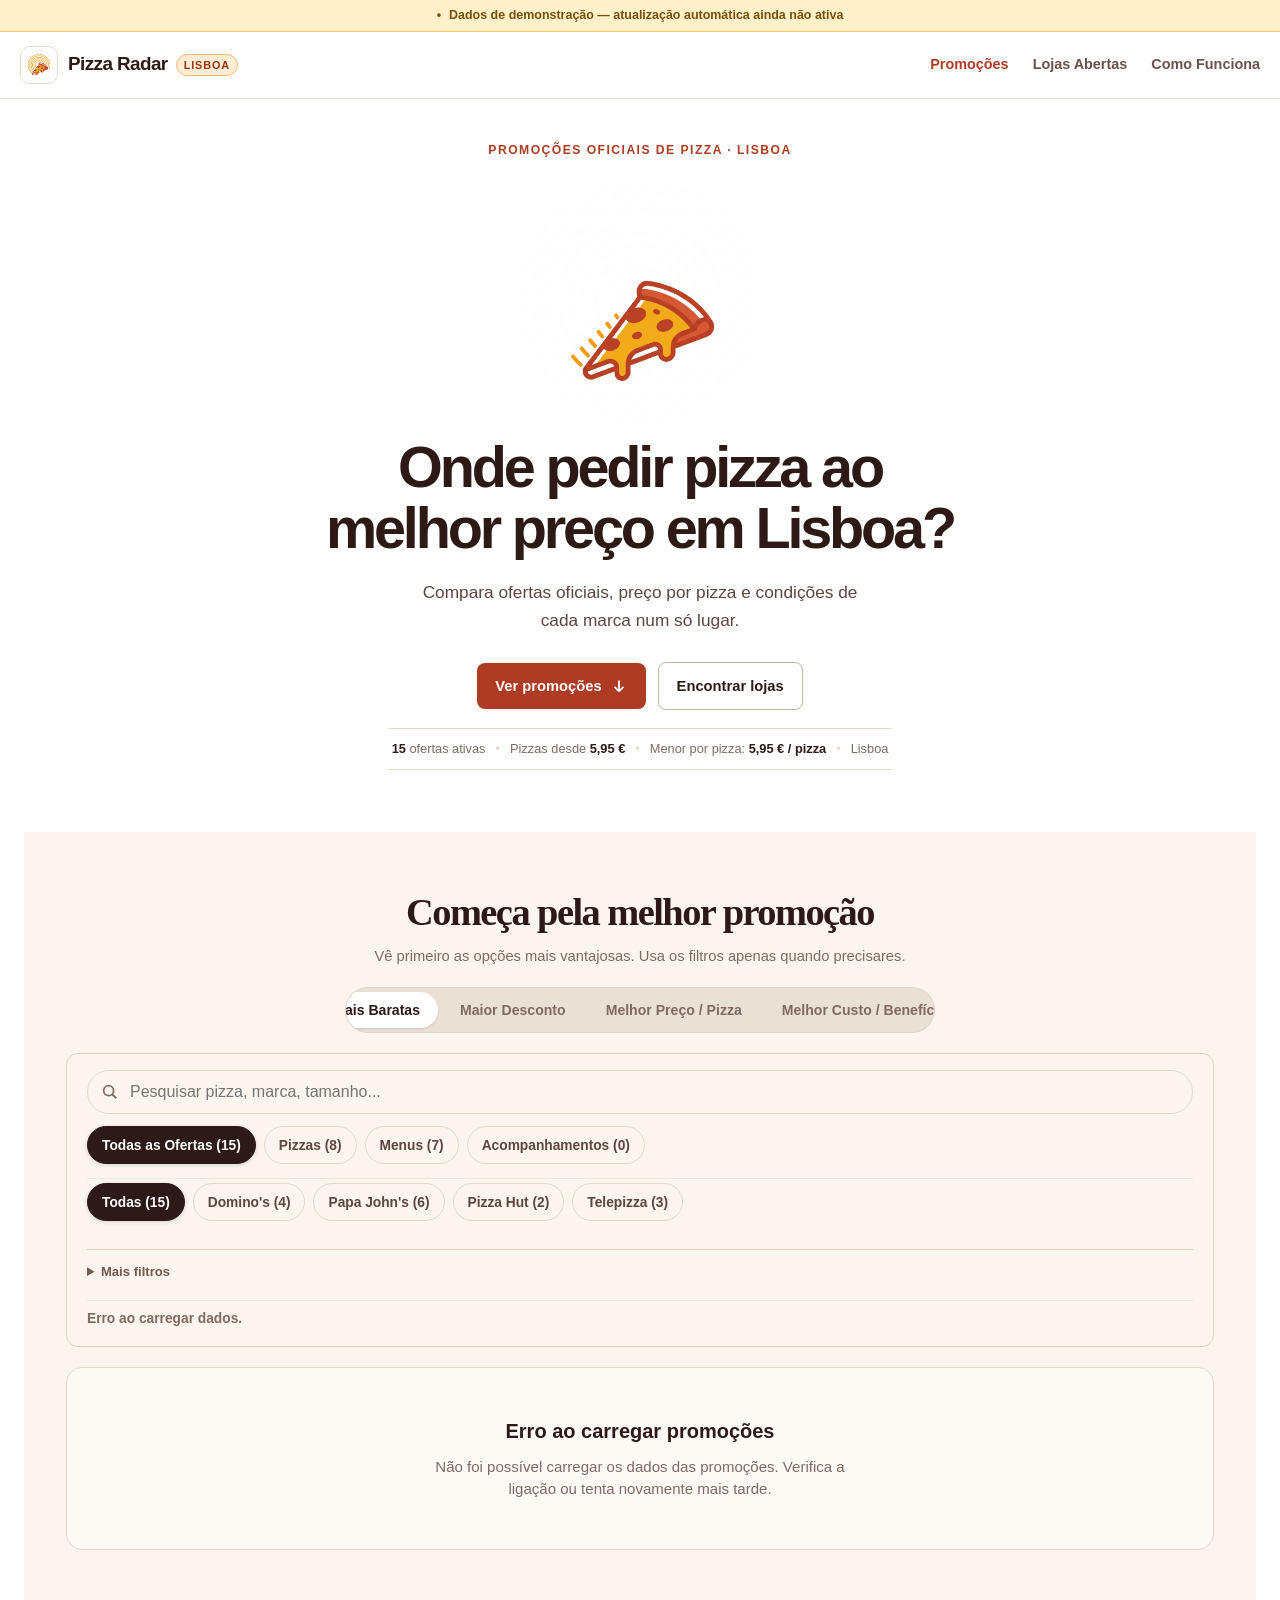
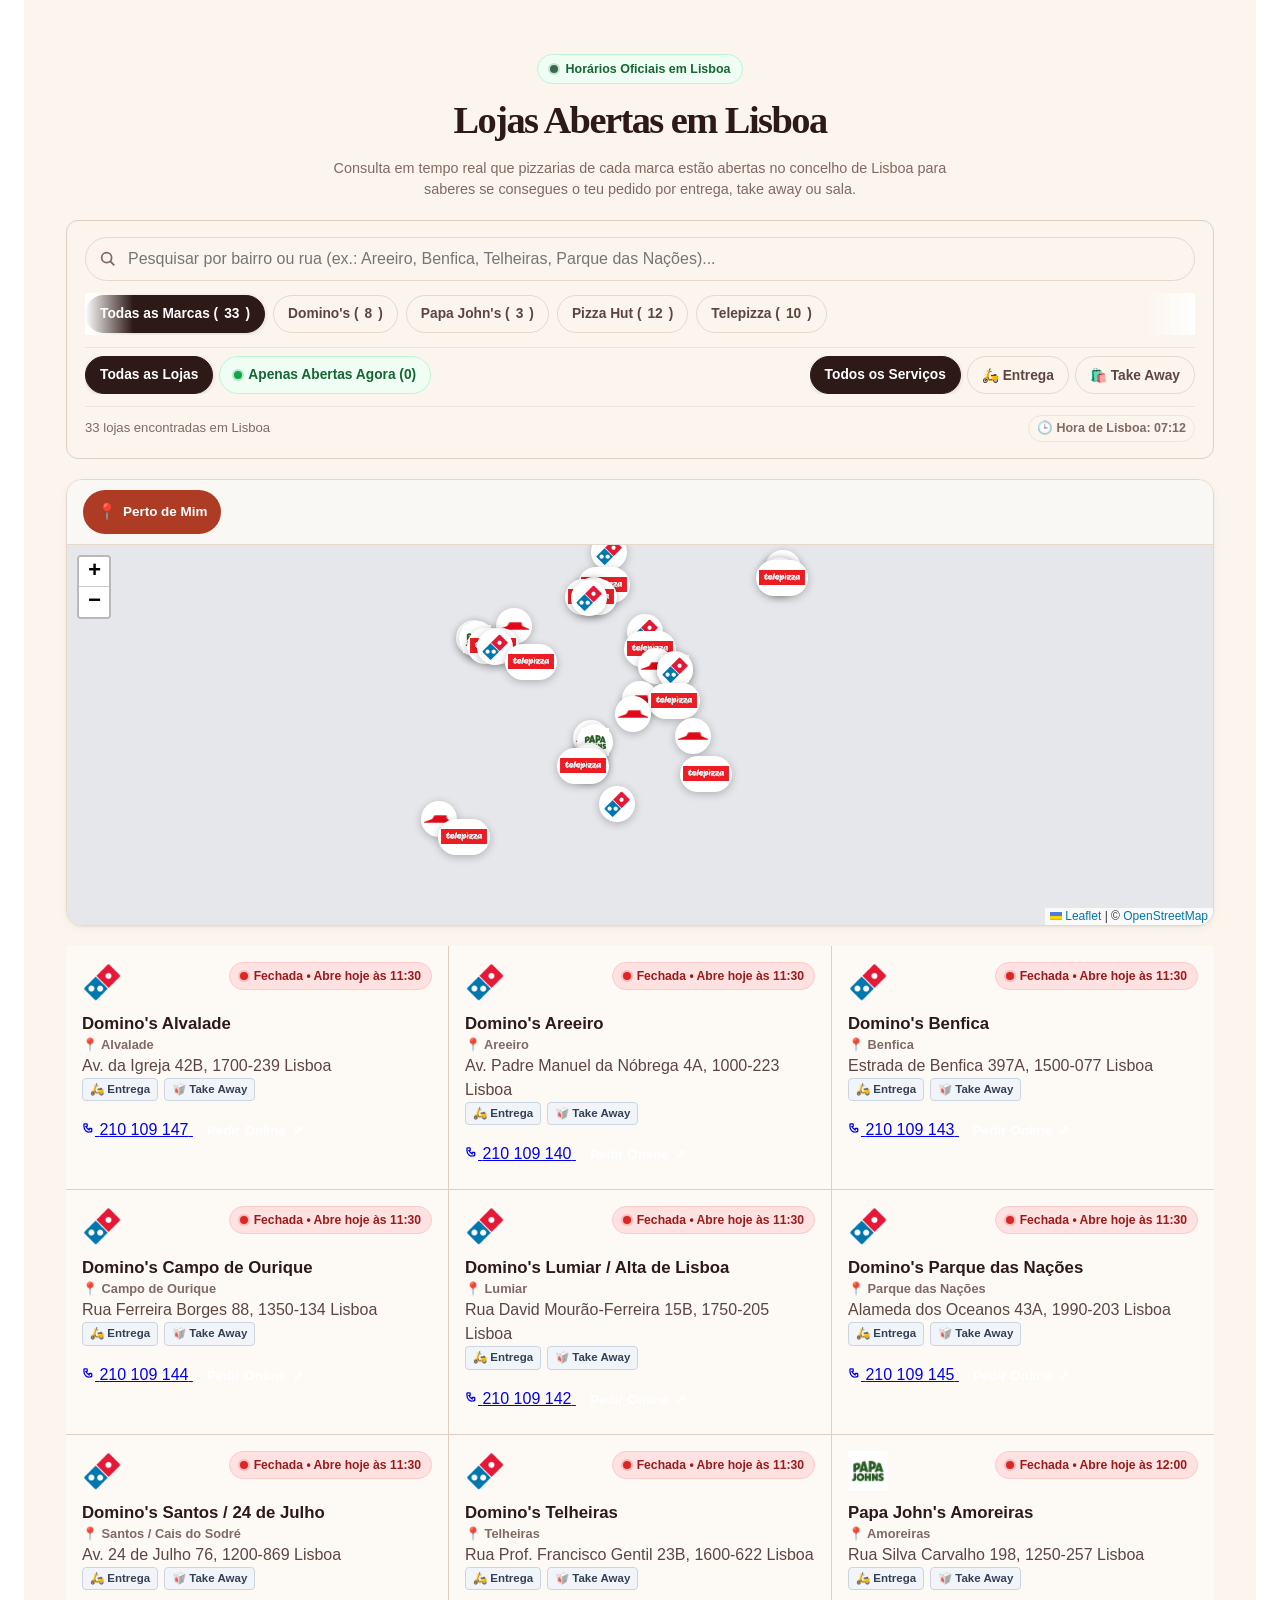
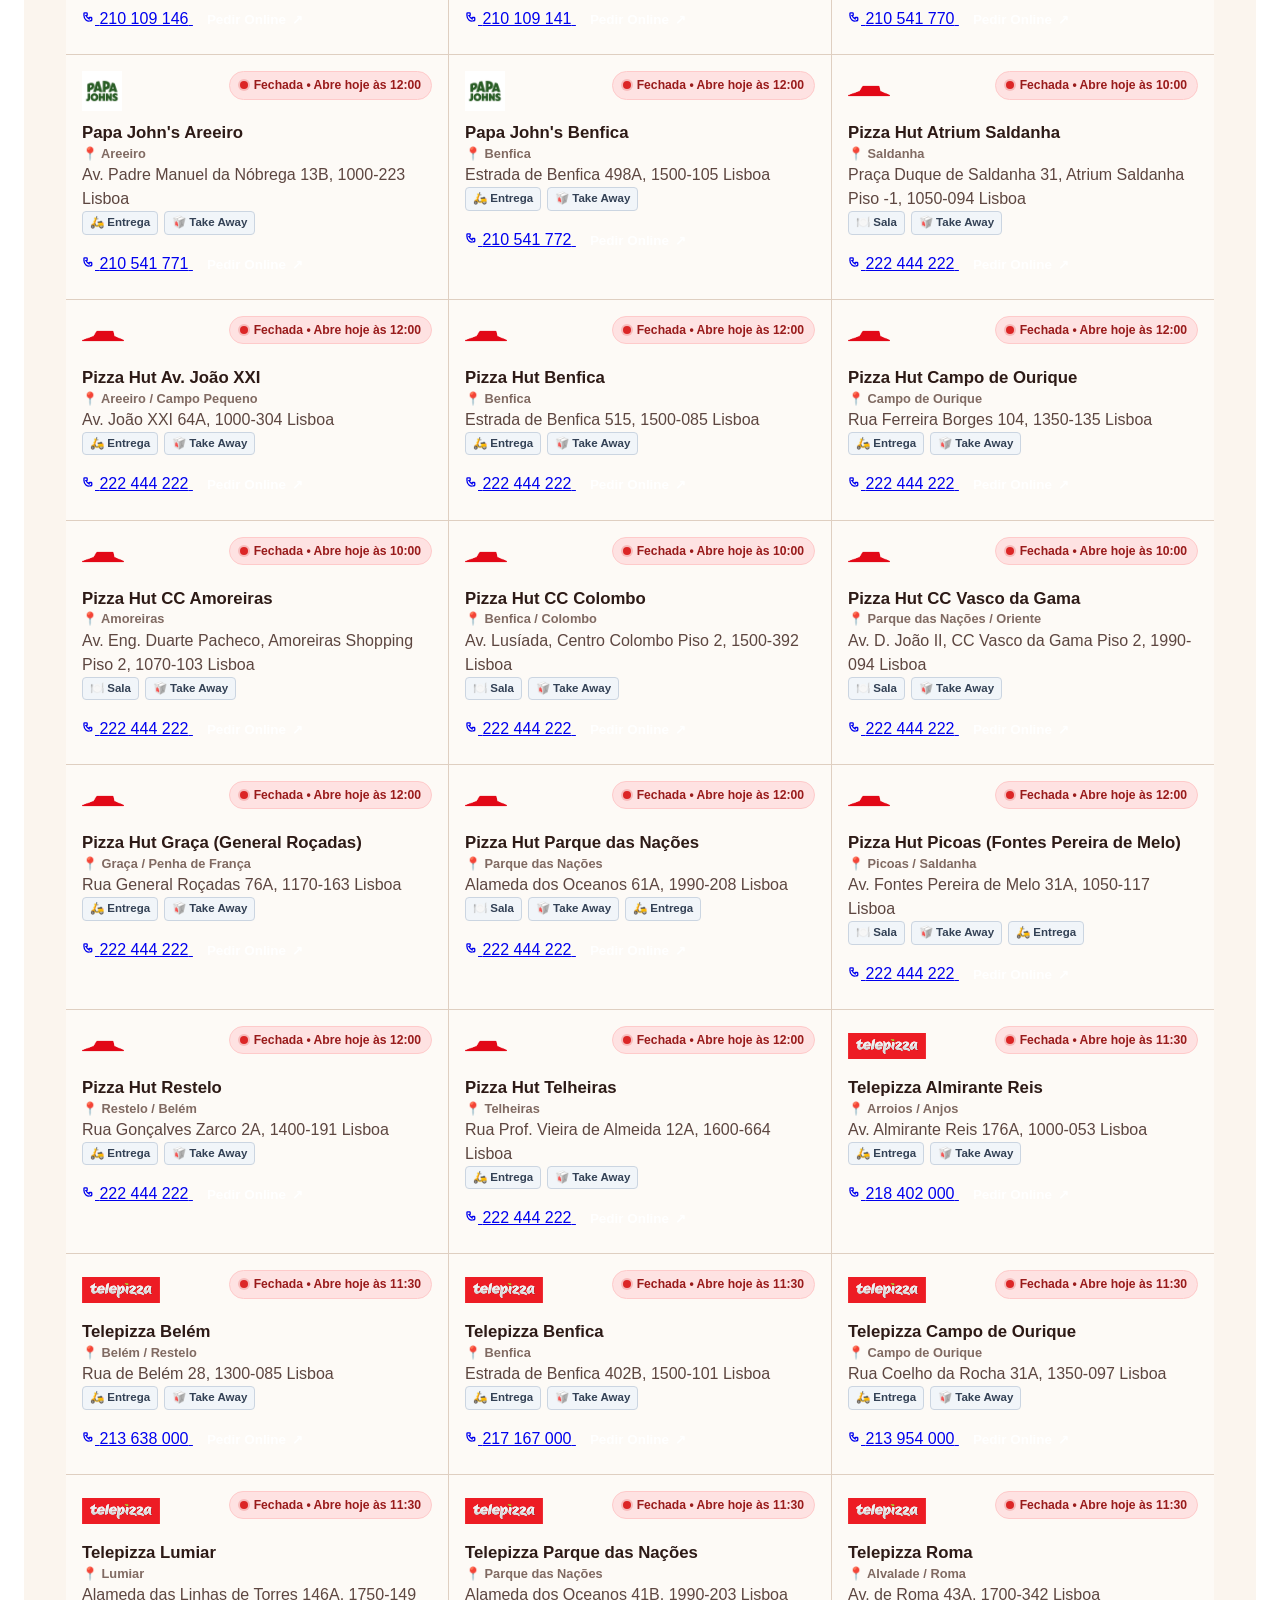
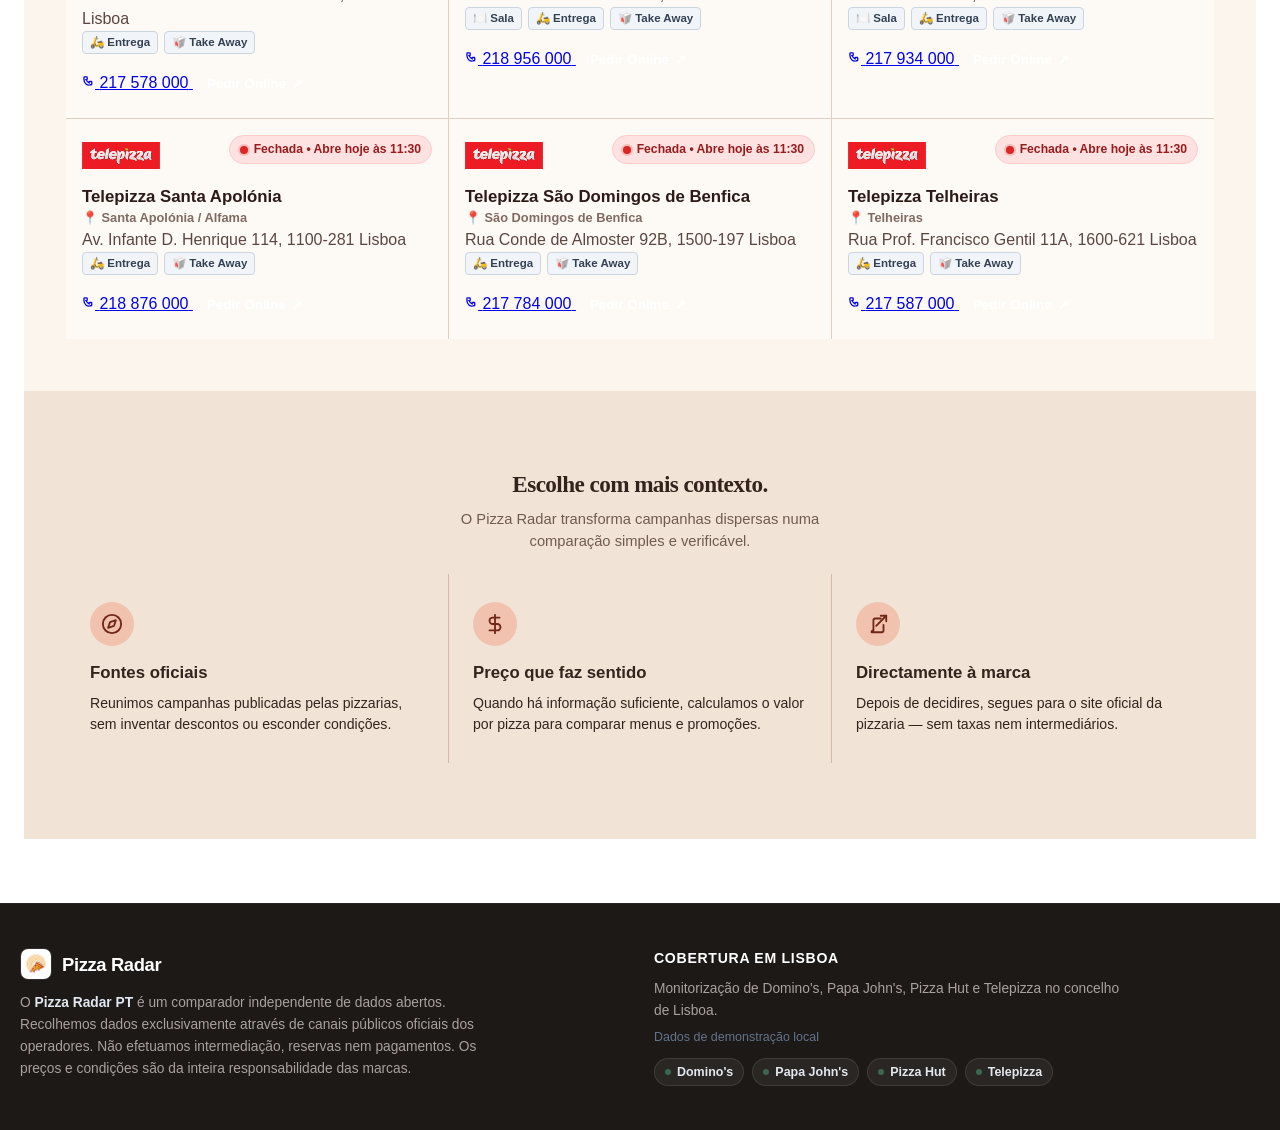
==== commit 09c44dd7: "Merge branch 'main' into ui/mobile-optimization Resolved conflicts in classifier.py, test_web_interf" ====
--- a/web/index.html
+++ b/web/index.html
@@ -19,7 +19,7 @@
   <link rel="icon" type="image/jpeg" href="assets/logo.jpg">
   <link rel="stylesheet" href="assets/vendor/leaflet/leaflet.css" />
   <script src="assets/vendor/leaflet/leaflet.js"></script>
-  <link rel="stylesheet" href="styles.css?v=2.18">
+  <link rel="stylesheet" href="styles.css?v=3.6">
 </head>
 <body>
   <a href="#main-content" class="skip-link">Saltar para o conteúdo principal</a>
@@ -424,6 +424,6 @@
     </button>
   </nav>
 
-  <script src="app.js?v=2.15" defer></script>
+  <script src="app.js?v=3.7" defer></script>
 </body>
 </html>
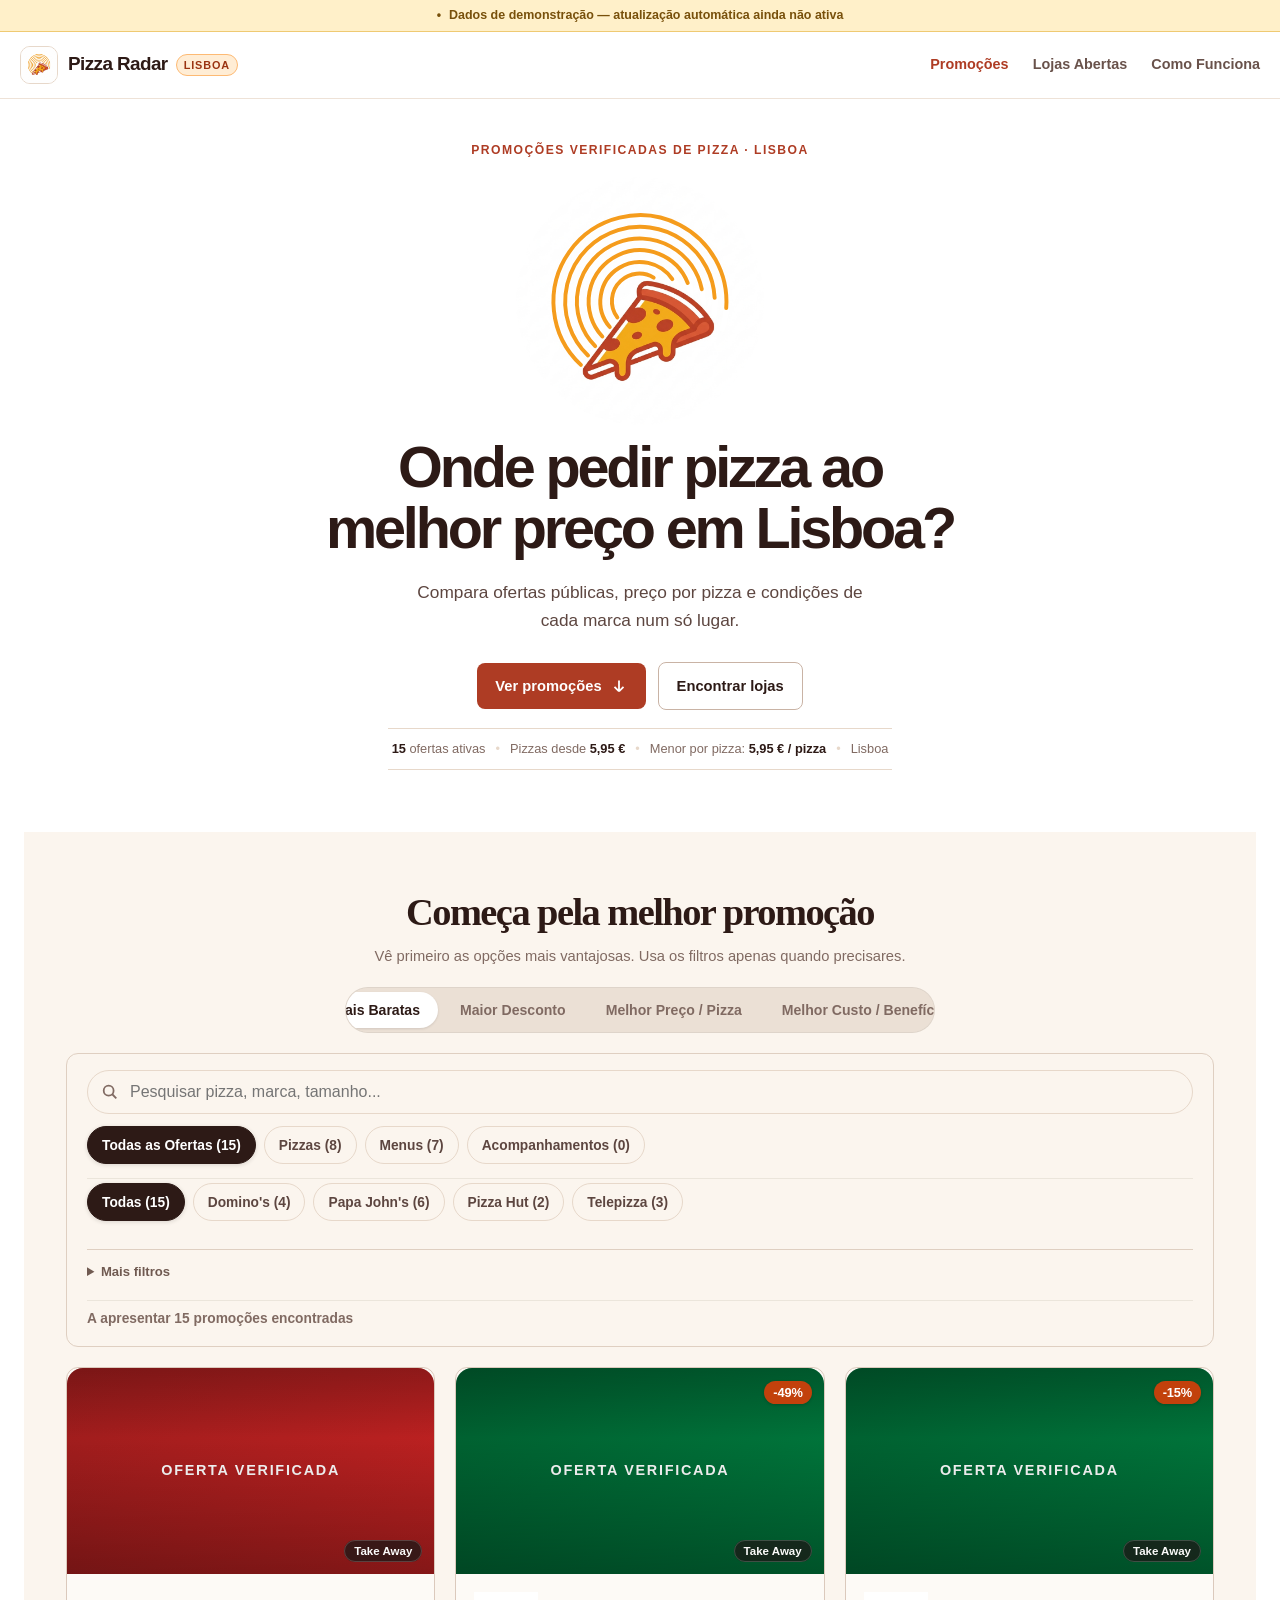
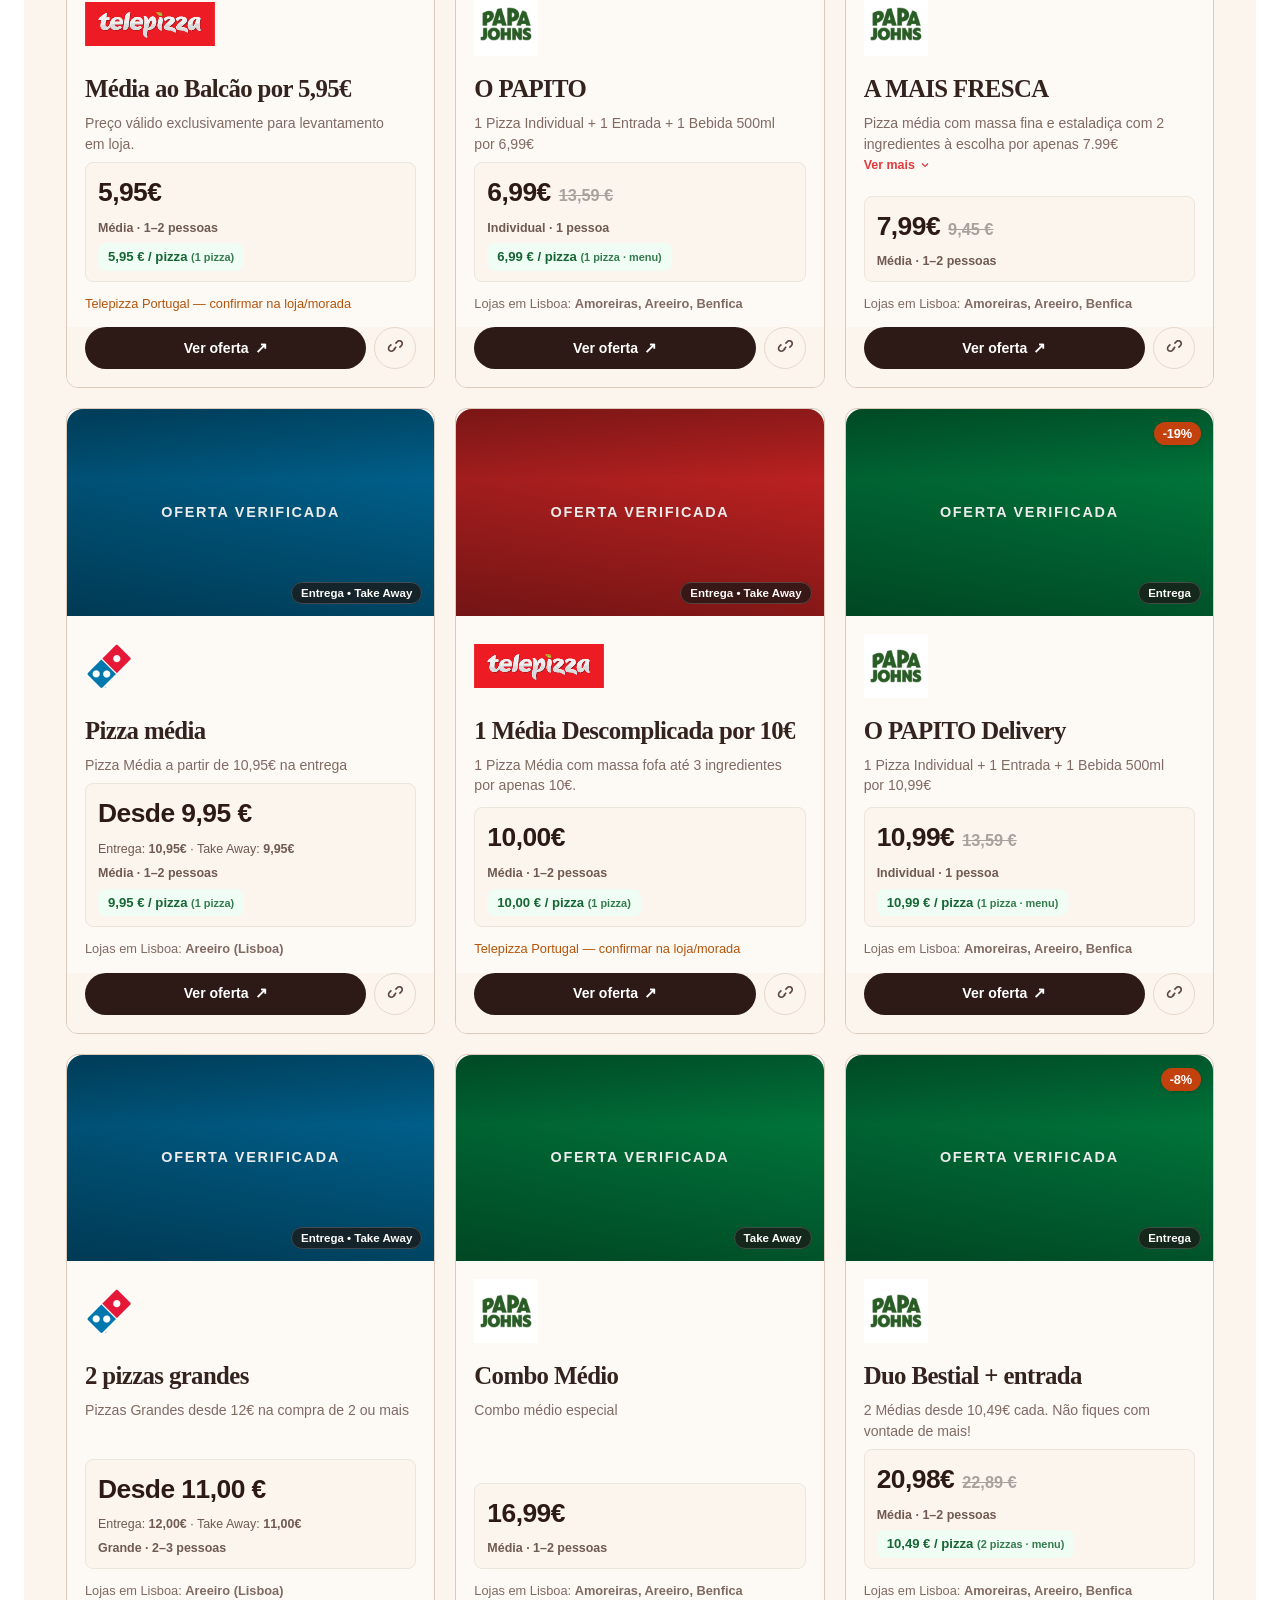
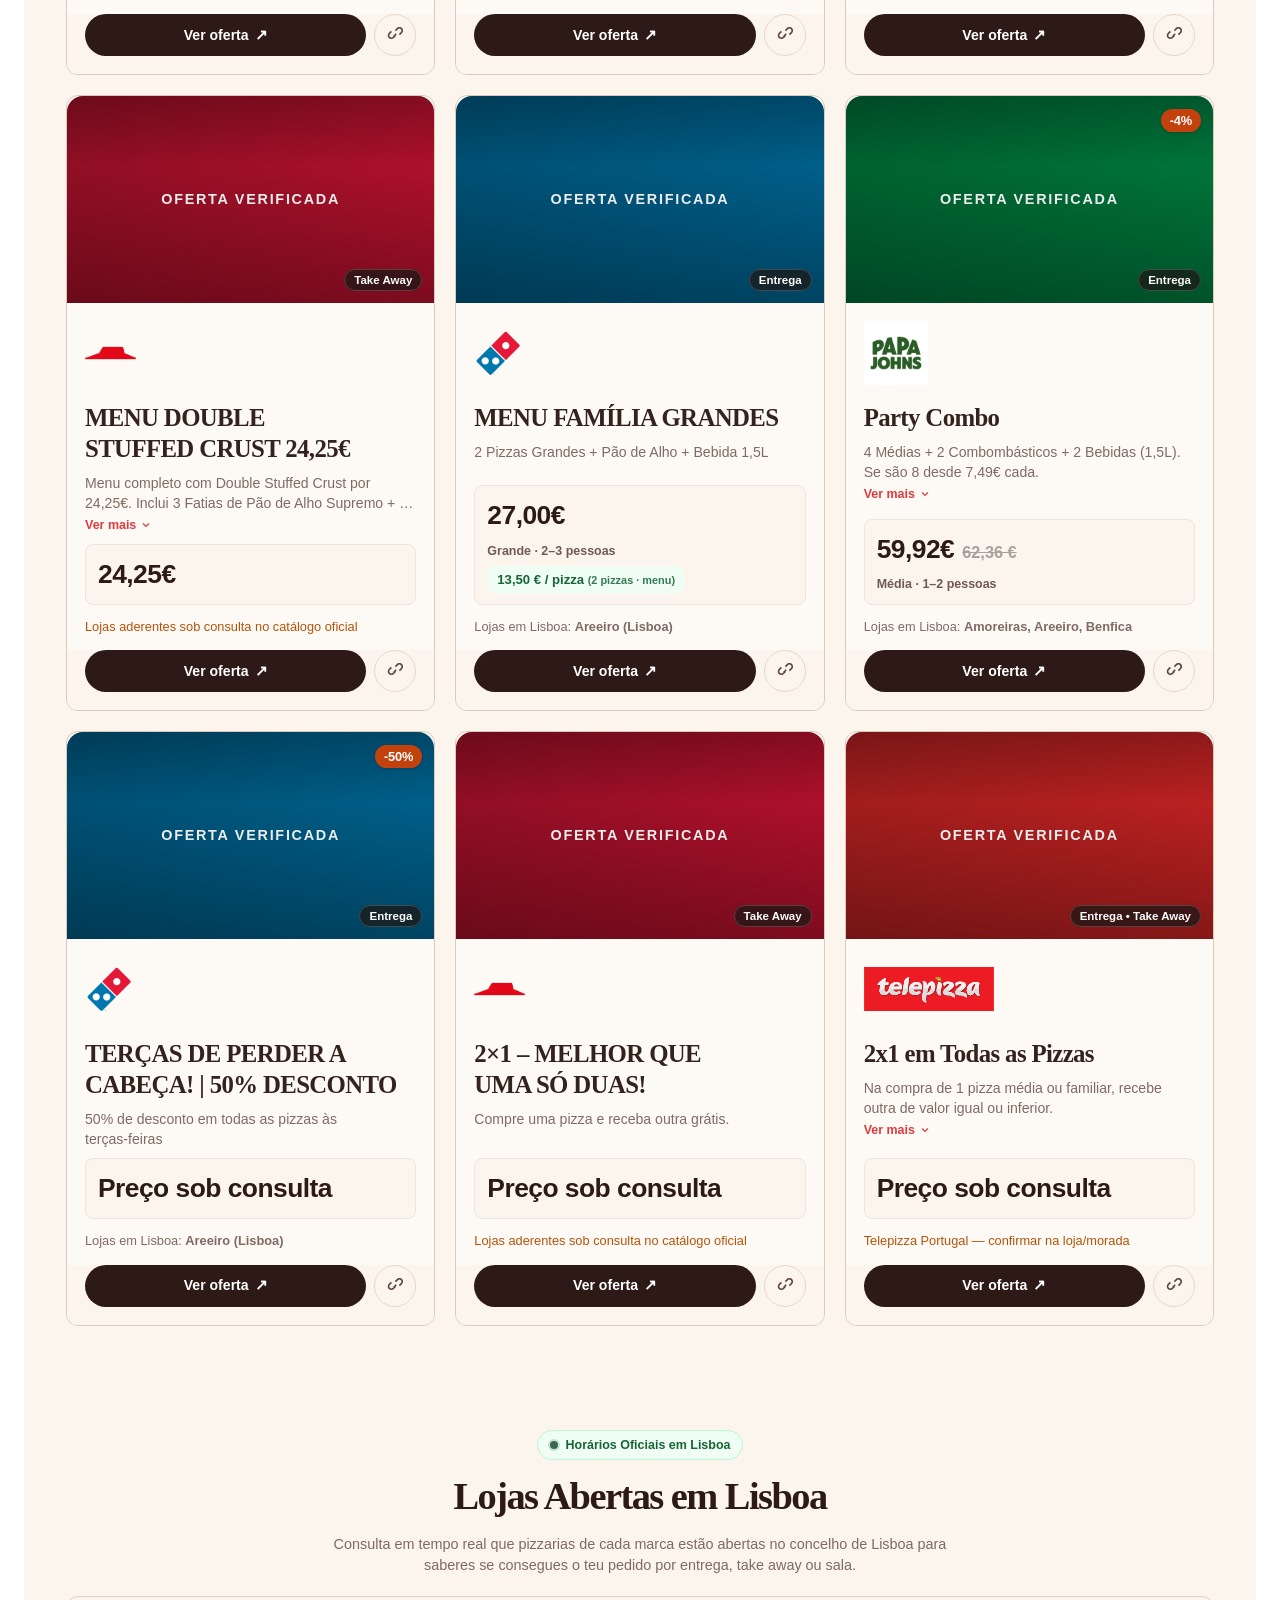
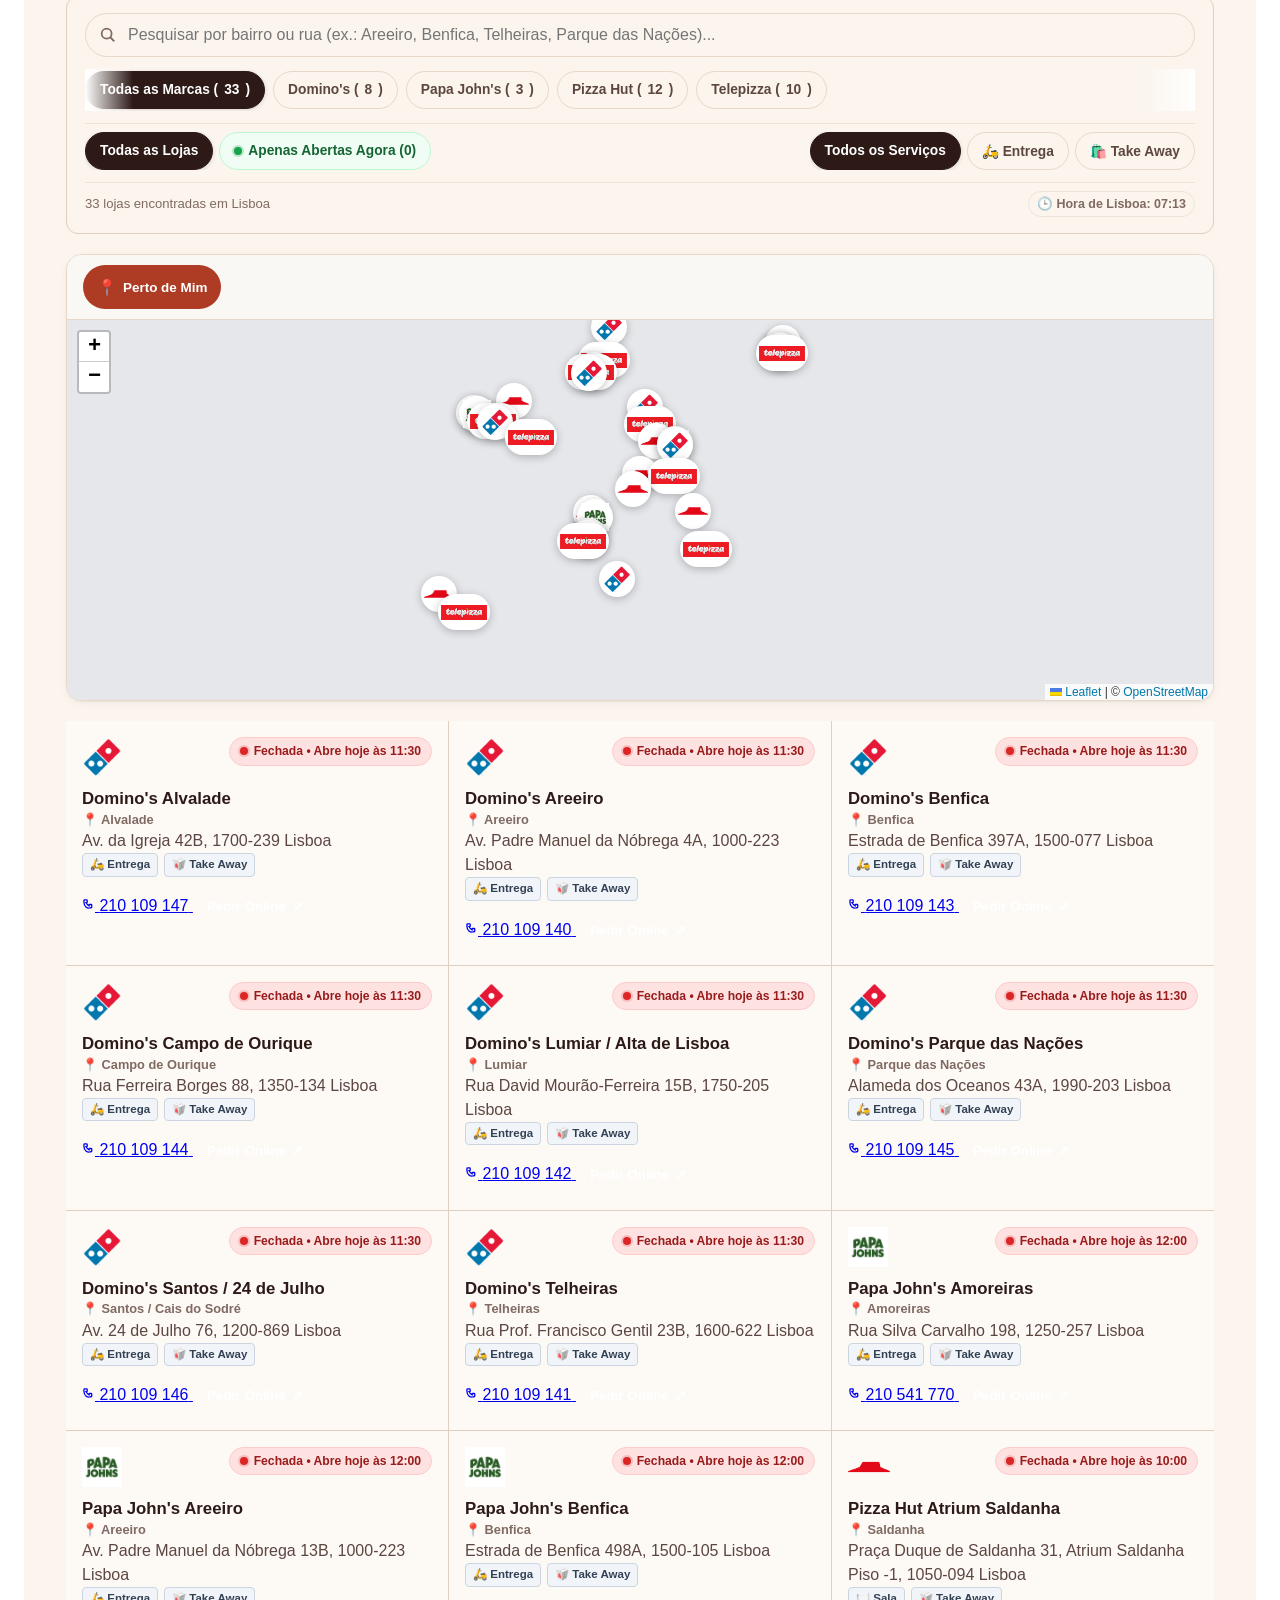
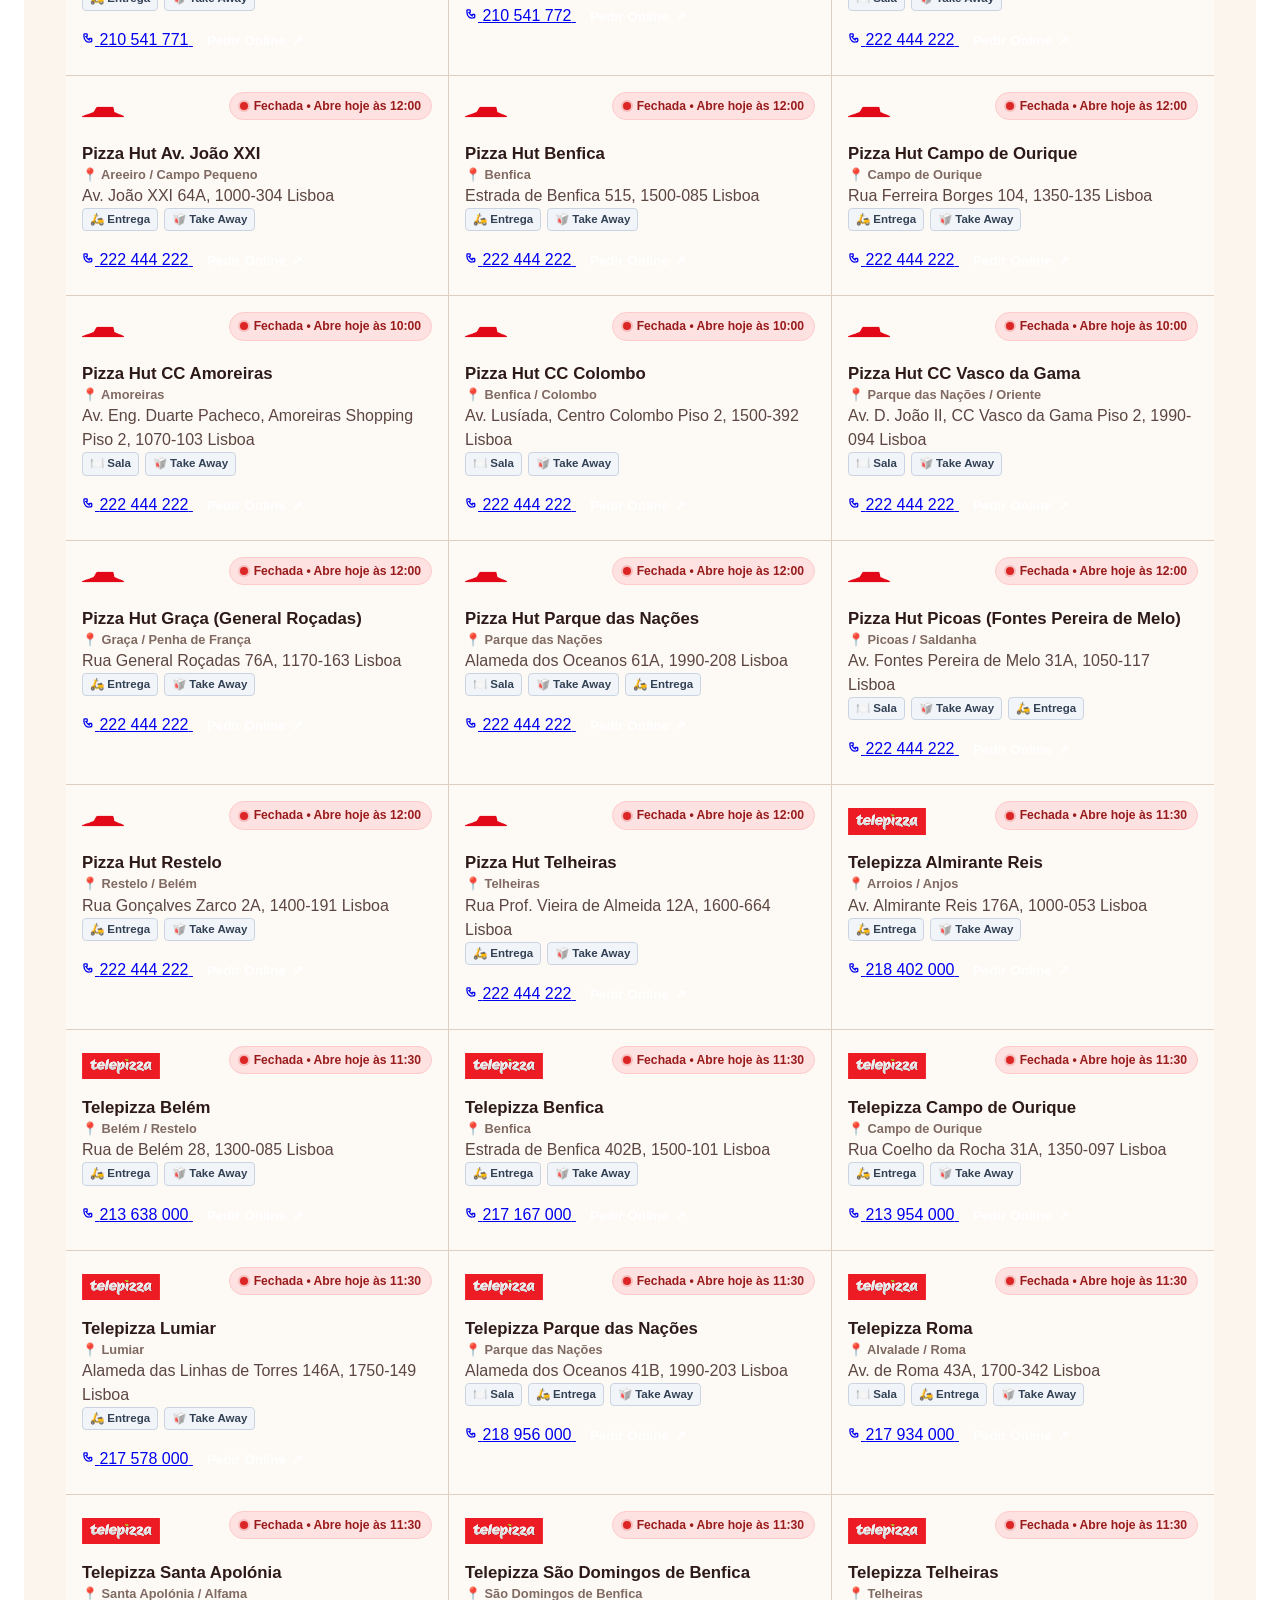
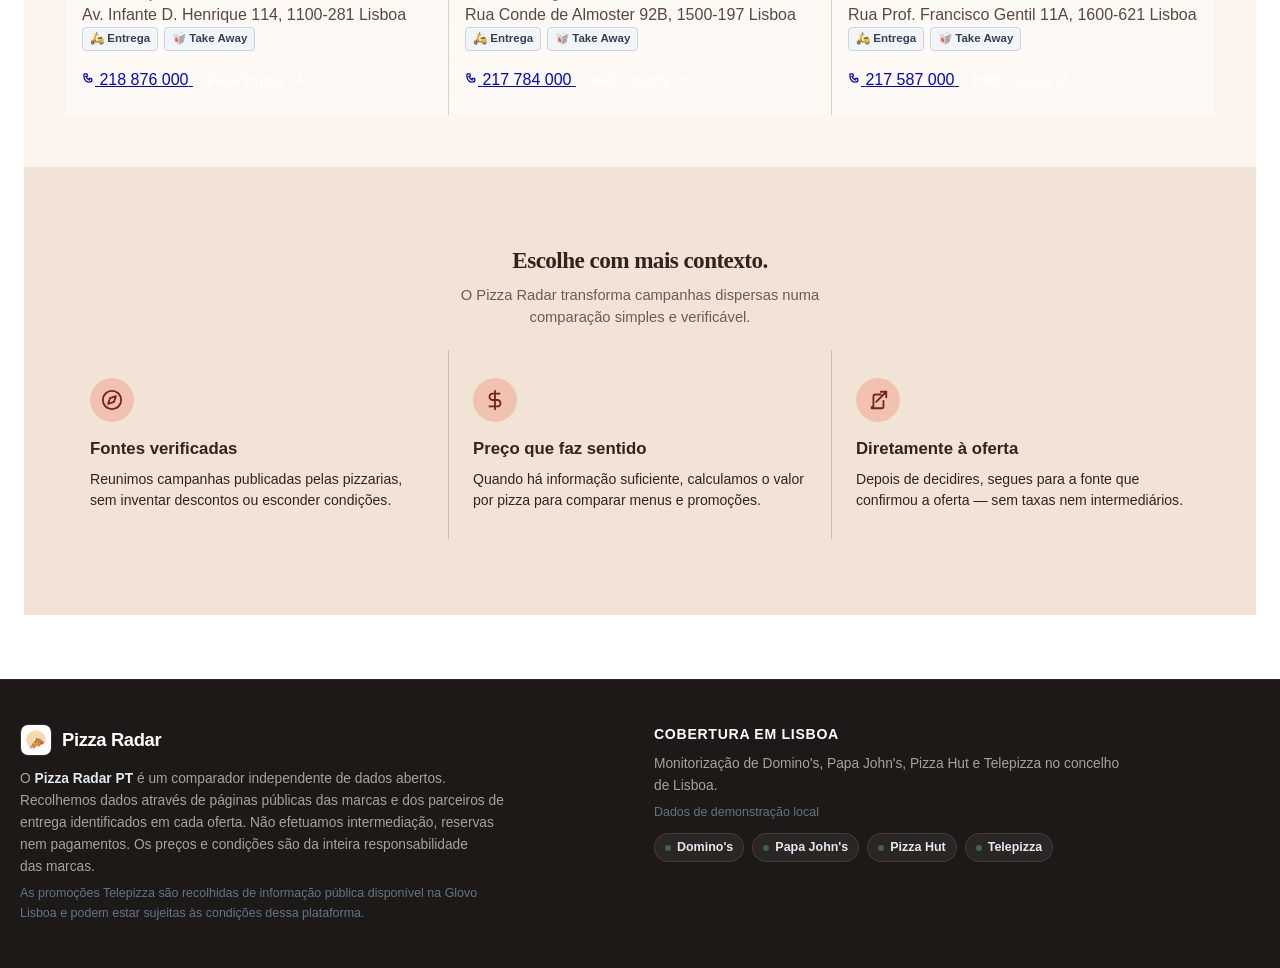
==== commit 56986d60: "feat: use Glovo public source for Telepizza offers" ====
--- a/web/index.html
+++ b/web/index.html
@@ -7,14 +7,14 @@
   <meta name="apple-mobile-web-app-capable" content="yes">
   <meta name="apple-mobile-web-app-status-bar-style" content="default">
   <title>Pizza Radar PT — Promoções de Pizza em Lisboa</title>
-  <meta name="description" content="Comparador independente de promoções oficiais de pizza no concelho de Lisboa. Compara preços reais e custos unitários por pizza de Domino's, Papa John's, Pizza Hut e Telepizza.">
+  <meta name="description" content="Comparador independente de promoções públicas de pizza no concelho de Lisboa. Compara preços reais e custos unitários por pizza de Domino's, Papa John's, Pizza Hut e Telepizza.">
   <meta property="og:type" content="website">
   <meta property="og:title" content="Pizza Radar PT — Promoções de Pizza em Lisboa">
-  <meta property="og:description" content="Comparador independente de promoções oficiais de pizza no concelho de Lisboa. Compara preços reais e custos unitários por pizza de Domino's, Papa John's, Pizza Hut e Telepizza.">
+  <meta property="og:description" content="Comparador independente de promoções públicas de pizza no concelho de Lisboa. Compara preços reais e custos unitários por pizza de Domino's, Papa John's, Pizza Hut e Telepizza.">
   <meta property="og:image" content="assets/logo.jpg">
   <meta name="twitter:card" content="summary_large_image">
   <meta name="twitter:title" content="Pizza Radar PT — Promoções de Pizza em Lisboa">
-  <meta name="twitter:description" content="Comparador independente de promoções oficiais de pizza no concelho de Lisboa. Compara preços reais e custos unitários por pizza de Domino's, Papa John's, Pizza Hut e Telepizza.">
+  <meta name="twitter:description" content="Comparador independente de promoções públicas de pizza no concelho de Lisboa. Compara preços reais e custos unitários por pizza de Domino's, Papa John's, Pizza Hut e Telepizza.">
   <meta name="twitter:image" content="assets/logo.jpg">
   <link rel="icon" type="image/jpeg" href="assets/logo.jpg">
   <link rel="stylesheet" href="assets/vendor/leaflet/leaflet.css" />
@@ -69,7 +69,7 @@
     <!-- O logótipo original é a ilustração 2D principal. -->
     <section class="hero-section" aria-labelledby="hero-title">
       <div class="hero-container">
-        <p class="hero-kicker">Promoções oficiais de pizza · Lisboa</p>
+        <p class="hero-kicker">Promoções verificadas de pizza · Lisboa</p>
         <div class="hero-art" aria-hidden="true">
           <div class="hero-logo-halo">
             <picture>
@@ -81,7 +81,7 @@
 
         <h1 class="hero-title" id="hero-title">Onde pedir pizza ao melhor preço em Lisboa?</h1>
         <p class="hero-subtitle">
-          Compara ofertas oficiais, preço por pizza e condições de cada marca num só lugar.
+          Compara ofertas públicas, preço por pizza e condições de cada marca num só lugar.
         </p>
 
         <div class="hero-actions">
@@ -343,7 +343,7 @@
               <polygon points="16.24 7.76 14.12 14.12 7.76 16.24 9.88 9.88 16.24 7.76"></polygon>
             </svg>
           </div>
-          <h3 class="feature-title">Fontes oficiais</h3>
+          <h3 class="feature-title">Fontes verificadas</h3>
           <p class="feature-text">Reunimos campanhas publicadas pelas pizzarias, sem inventar descontos ou esconder condições.</p>
         </div>
 
@@ -365,8 +365,8 @@
               <line x1="10" y1="14" x2="21" y2="3"></line>
             </svg>
           </div>
-          <h3 class="feature-title">Directamente à marca</h3>
-          <p class="feature-text">Depois de decidires, segues para o site oficial da pizzaria — sem taxas nem intermediários.</p>
+          <h3 class="feature-title">Diretamente à oferta</h3>
+          <p class="feature-text">Depois de decidires, segues para a fonte que confirmou a oferta — sem taxas nem intermediários.</p>
         </div>
       </div>
     </section>
@@ -383,8 +383,10 @@
         </div>
         <p class="footer-text">
           O <strong>Pizza Radar PT</strong> é um comparador independente de dados abertos.
-          Recolhemos dados exclusivamente através de canais públicos oficiais dos operadores.
+          Recolhemos dados através de páginas públicas das marcas e dos parceiros de entrega identificados em cada oferta.
           Não efetuamos intermediação, reservas nem pagamentos. Os preços e condições são da inteira responsabilidade das marcas.
+          <br>
+          <span class="footer-legal">As promoções Telepizza são recolhidas de informação pública disponível na Glovo Lisboa e podem estar sujeitas às condições dessa plataforma.</span>
         </p>
       </div>
       <div class="footer-col">
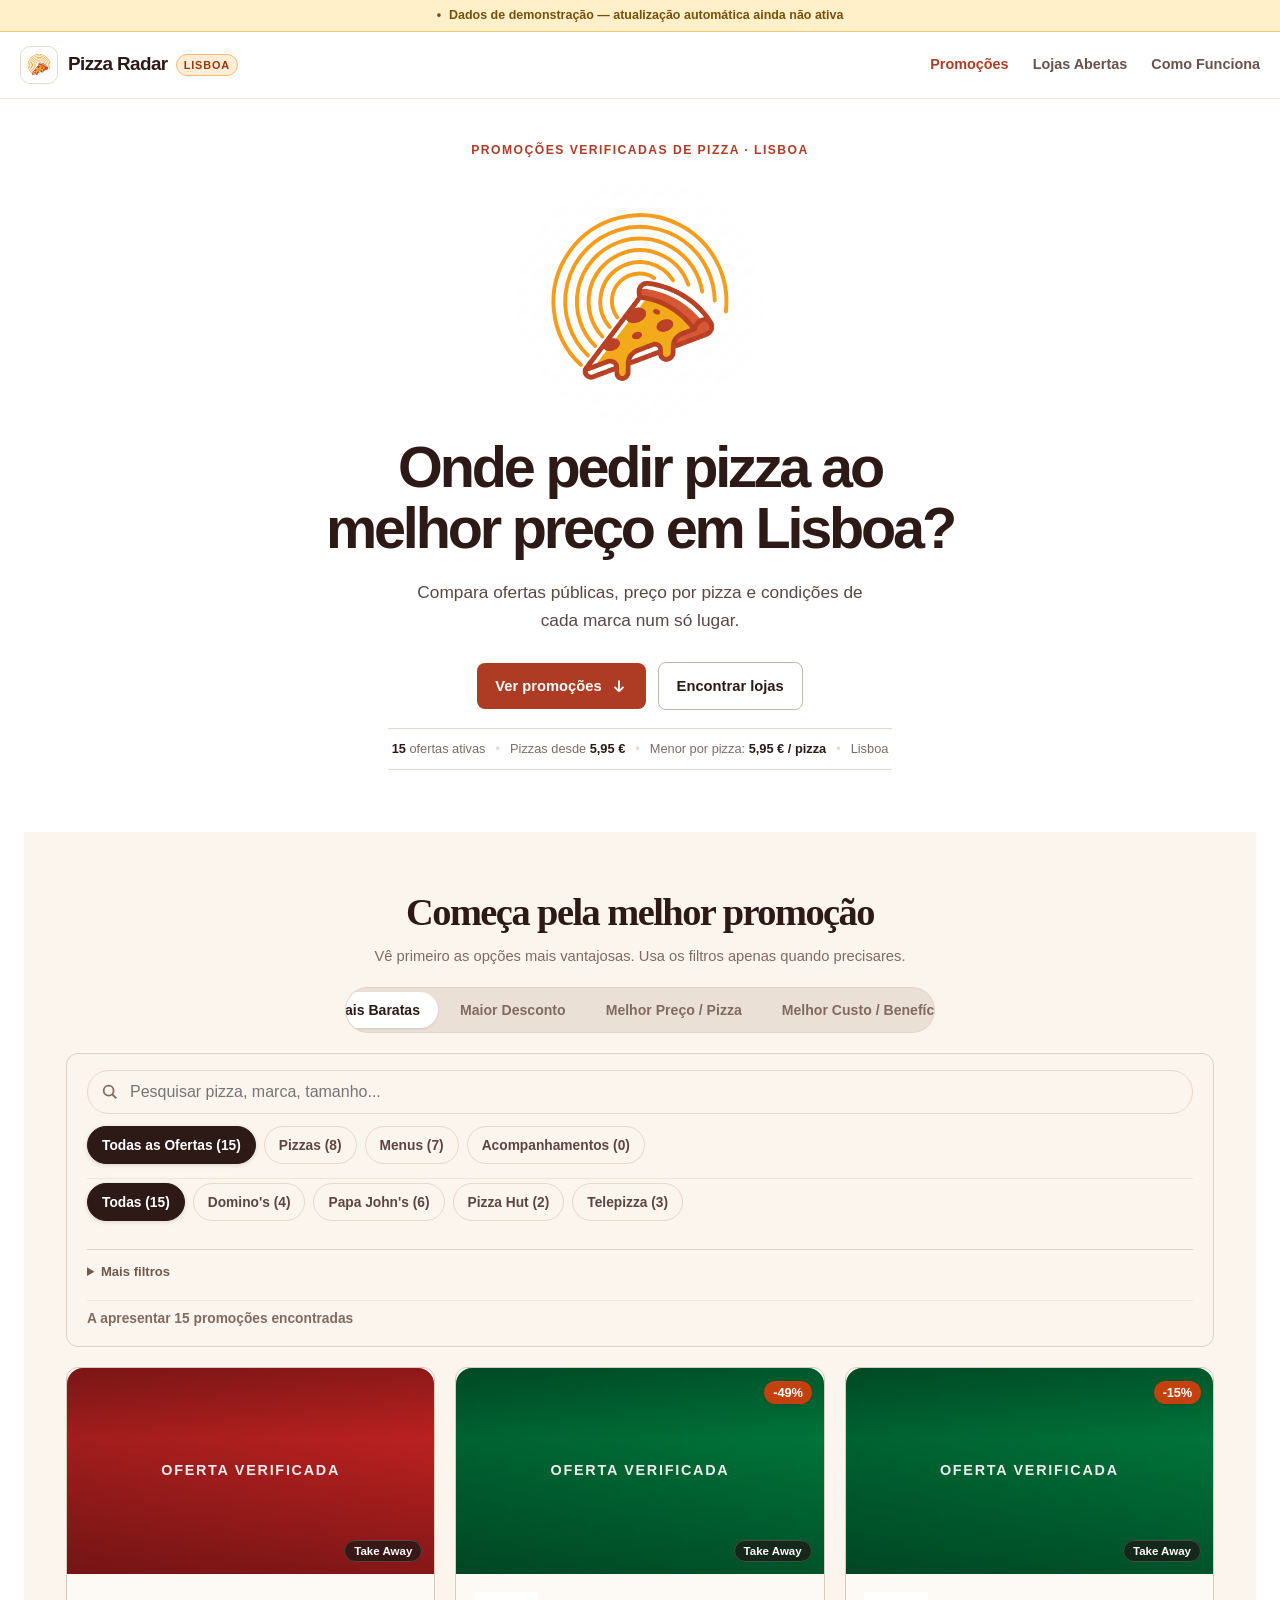
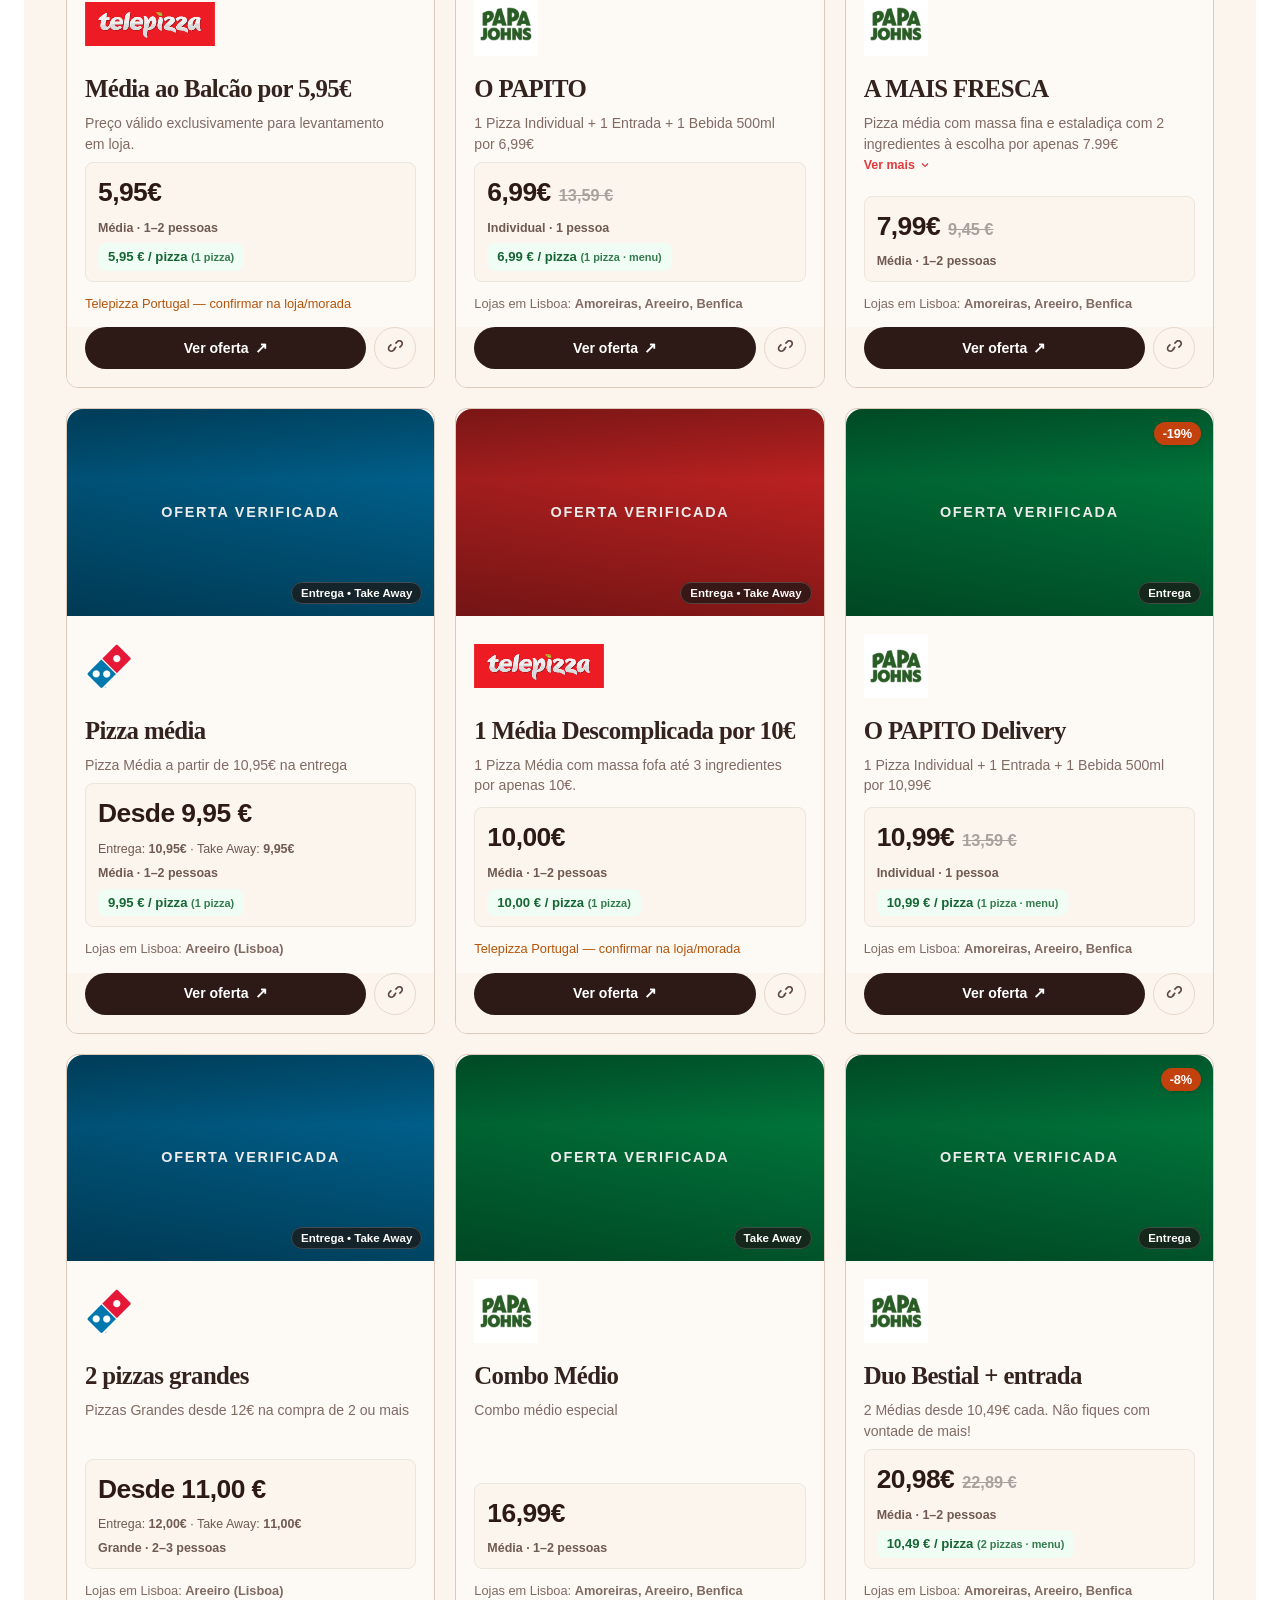
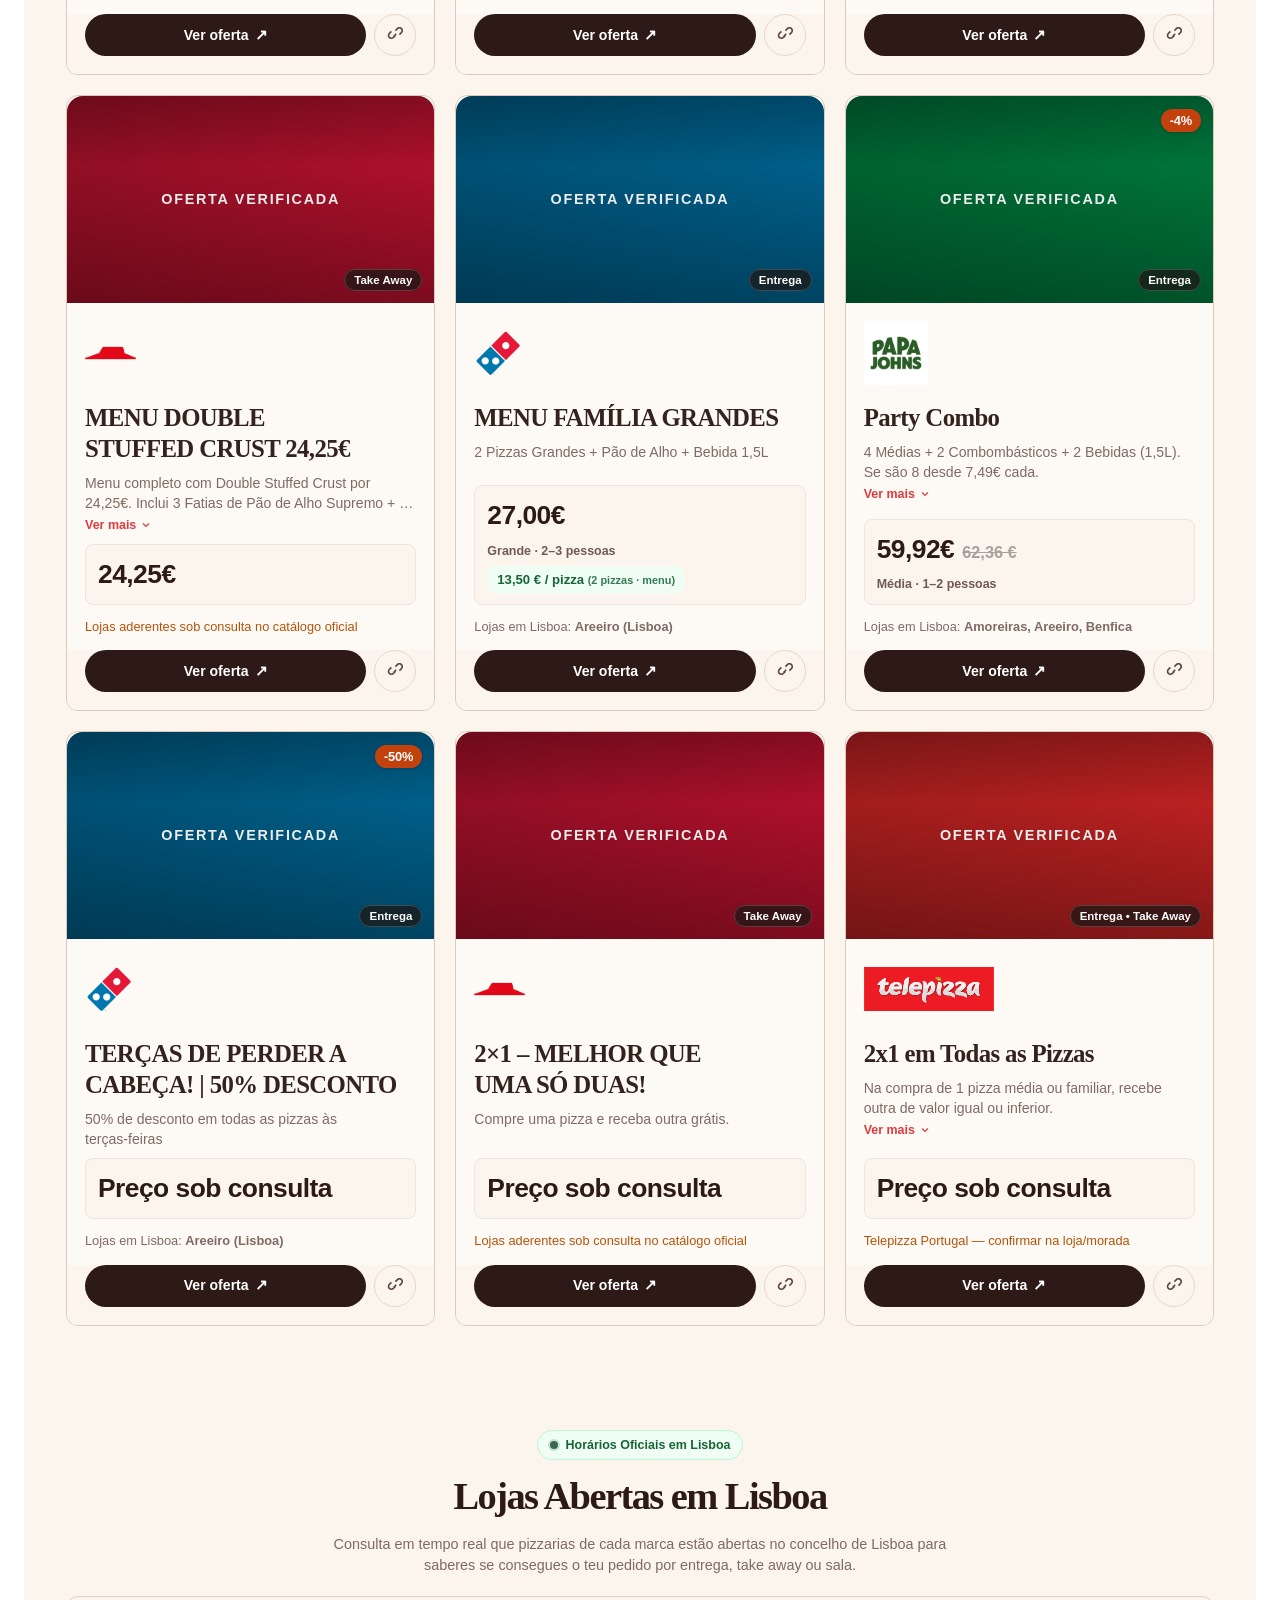
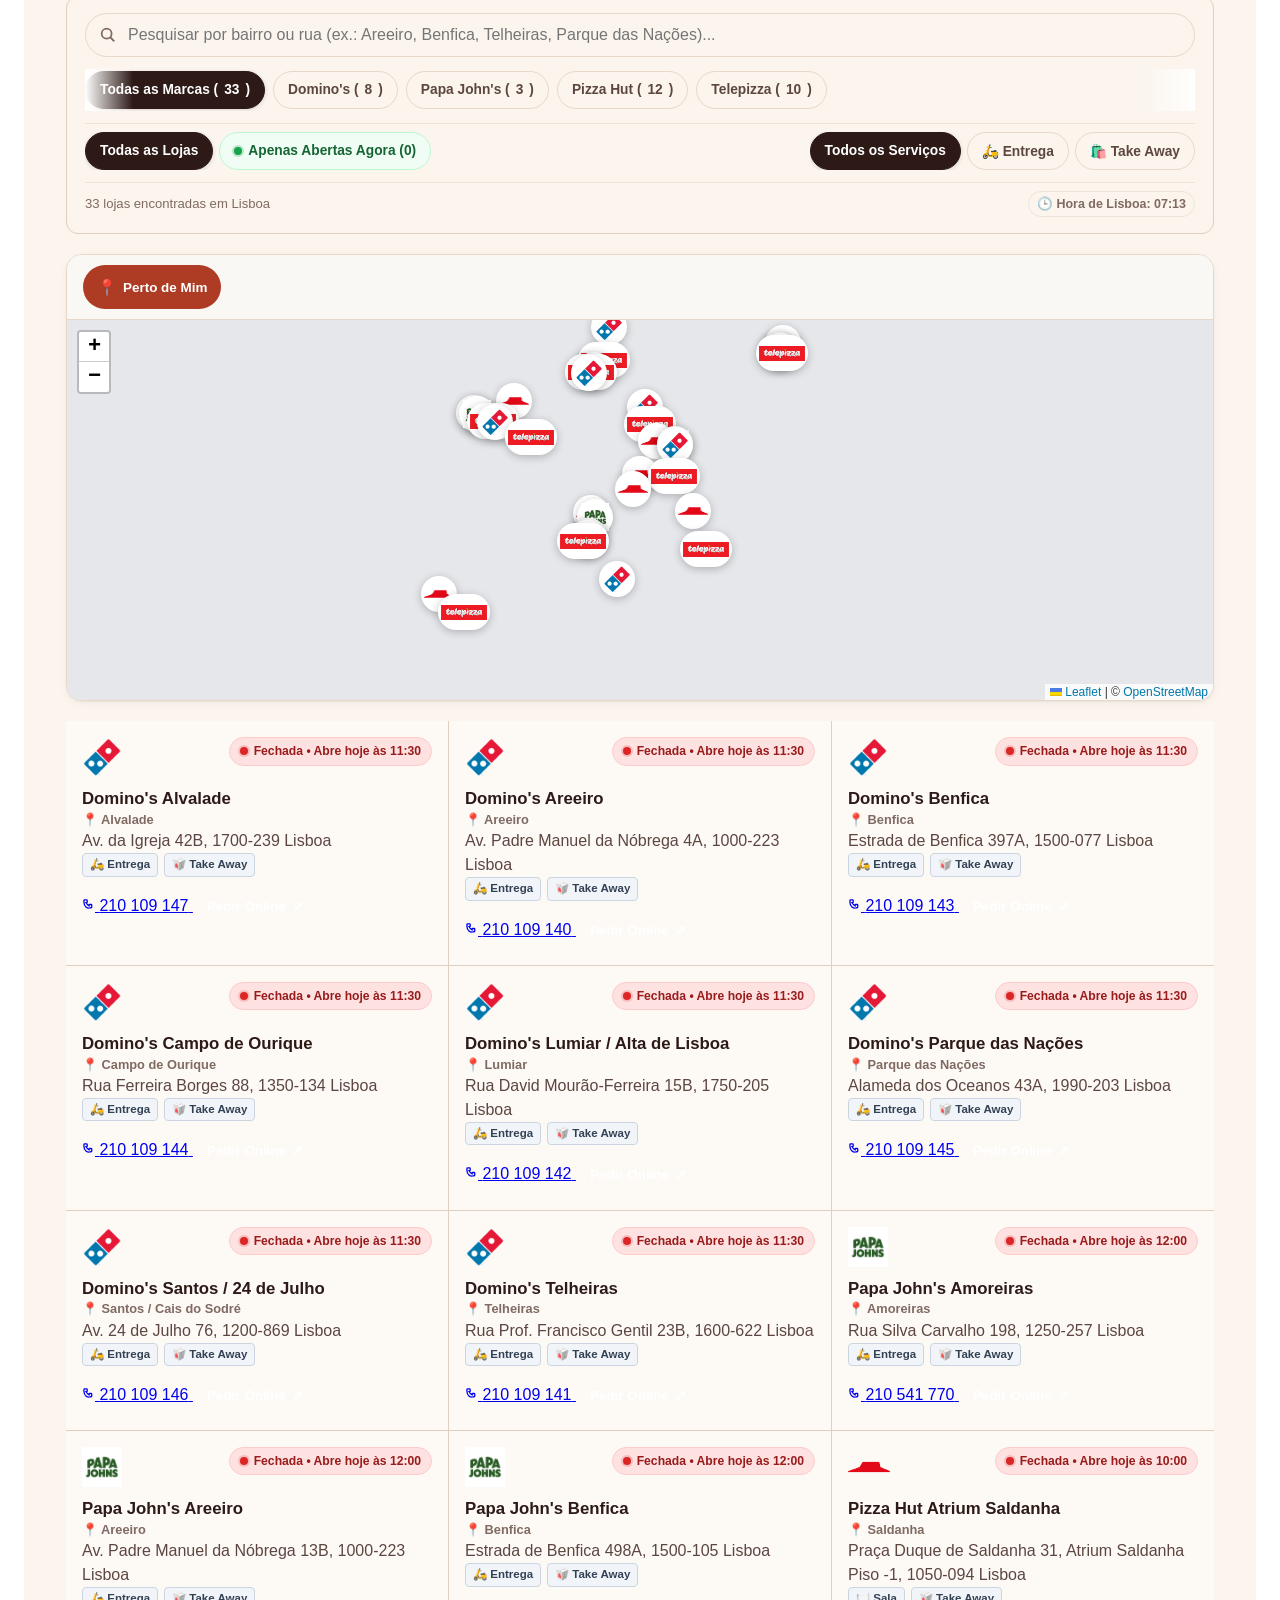
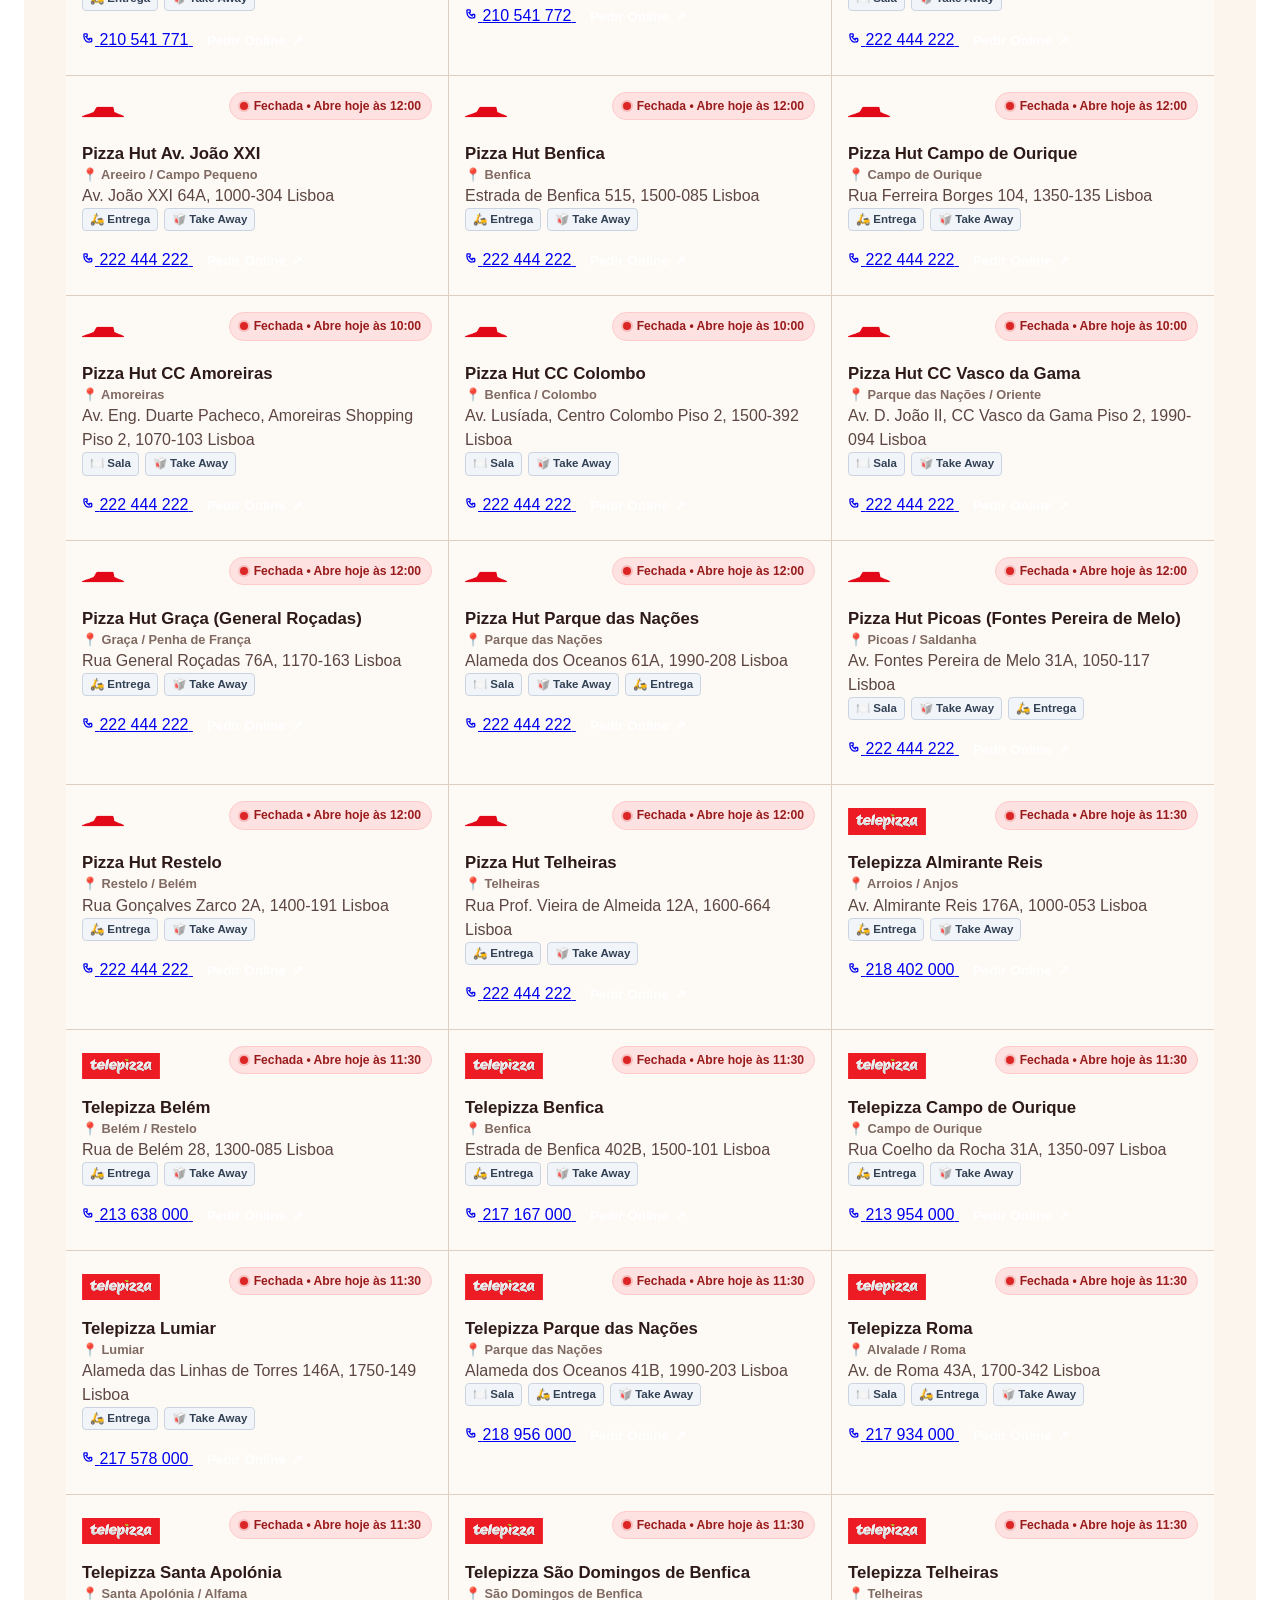
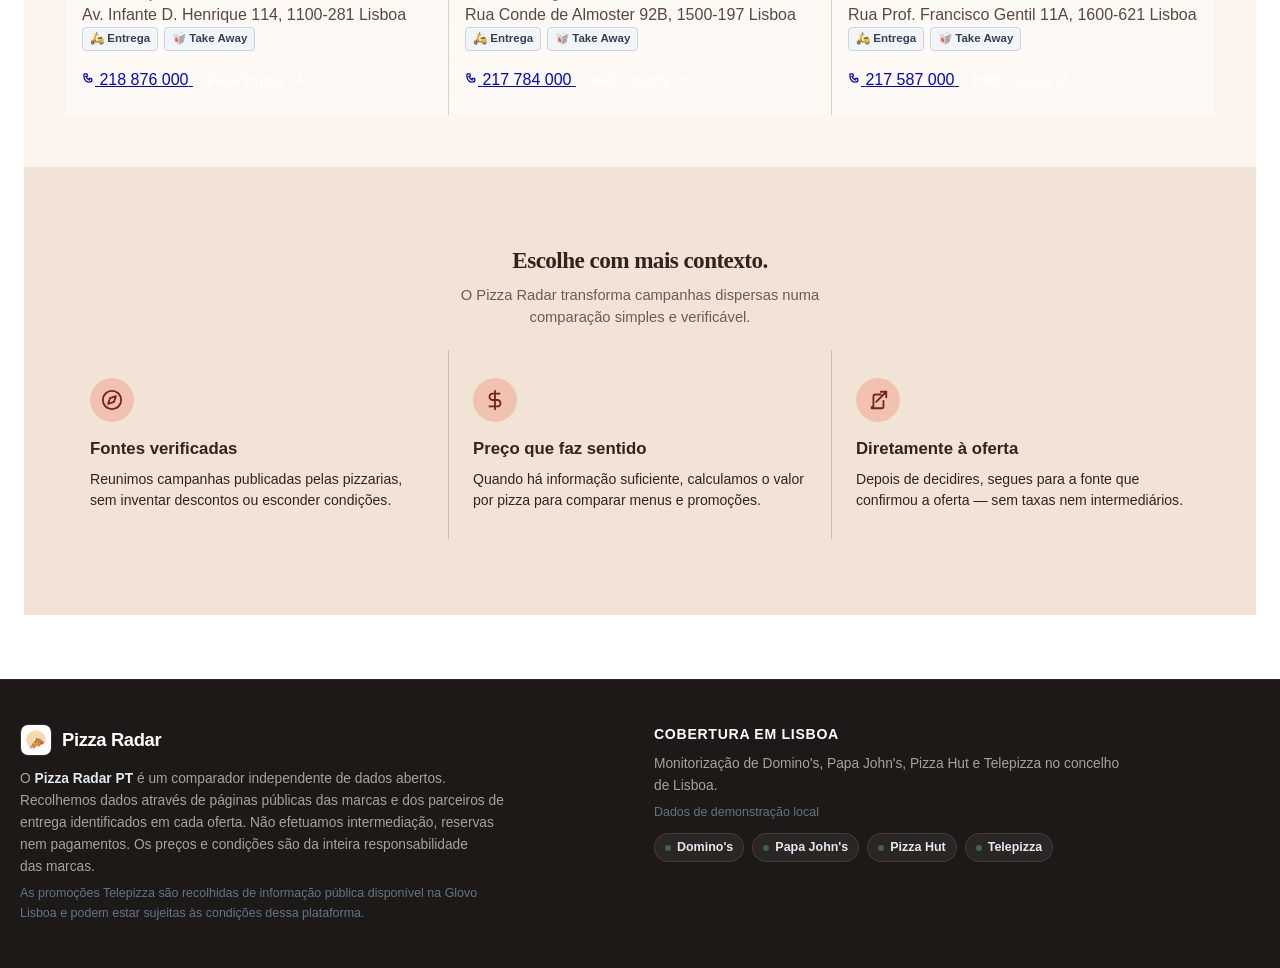
==== commit a0a6f7d6: "fix(web): refresh cached application script" ====
--- a/web/index.html
+++ b/web/index.html
@@ -426,6 +426,6 @@
     </button>
   </nav>
 
-  <script src="app.js?v=3.7" defer></script>
+  <script src="app.js?v=3.8" defer></script>
 </body>
 </html>
